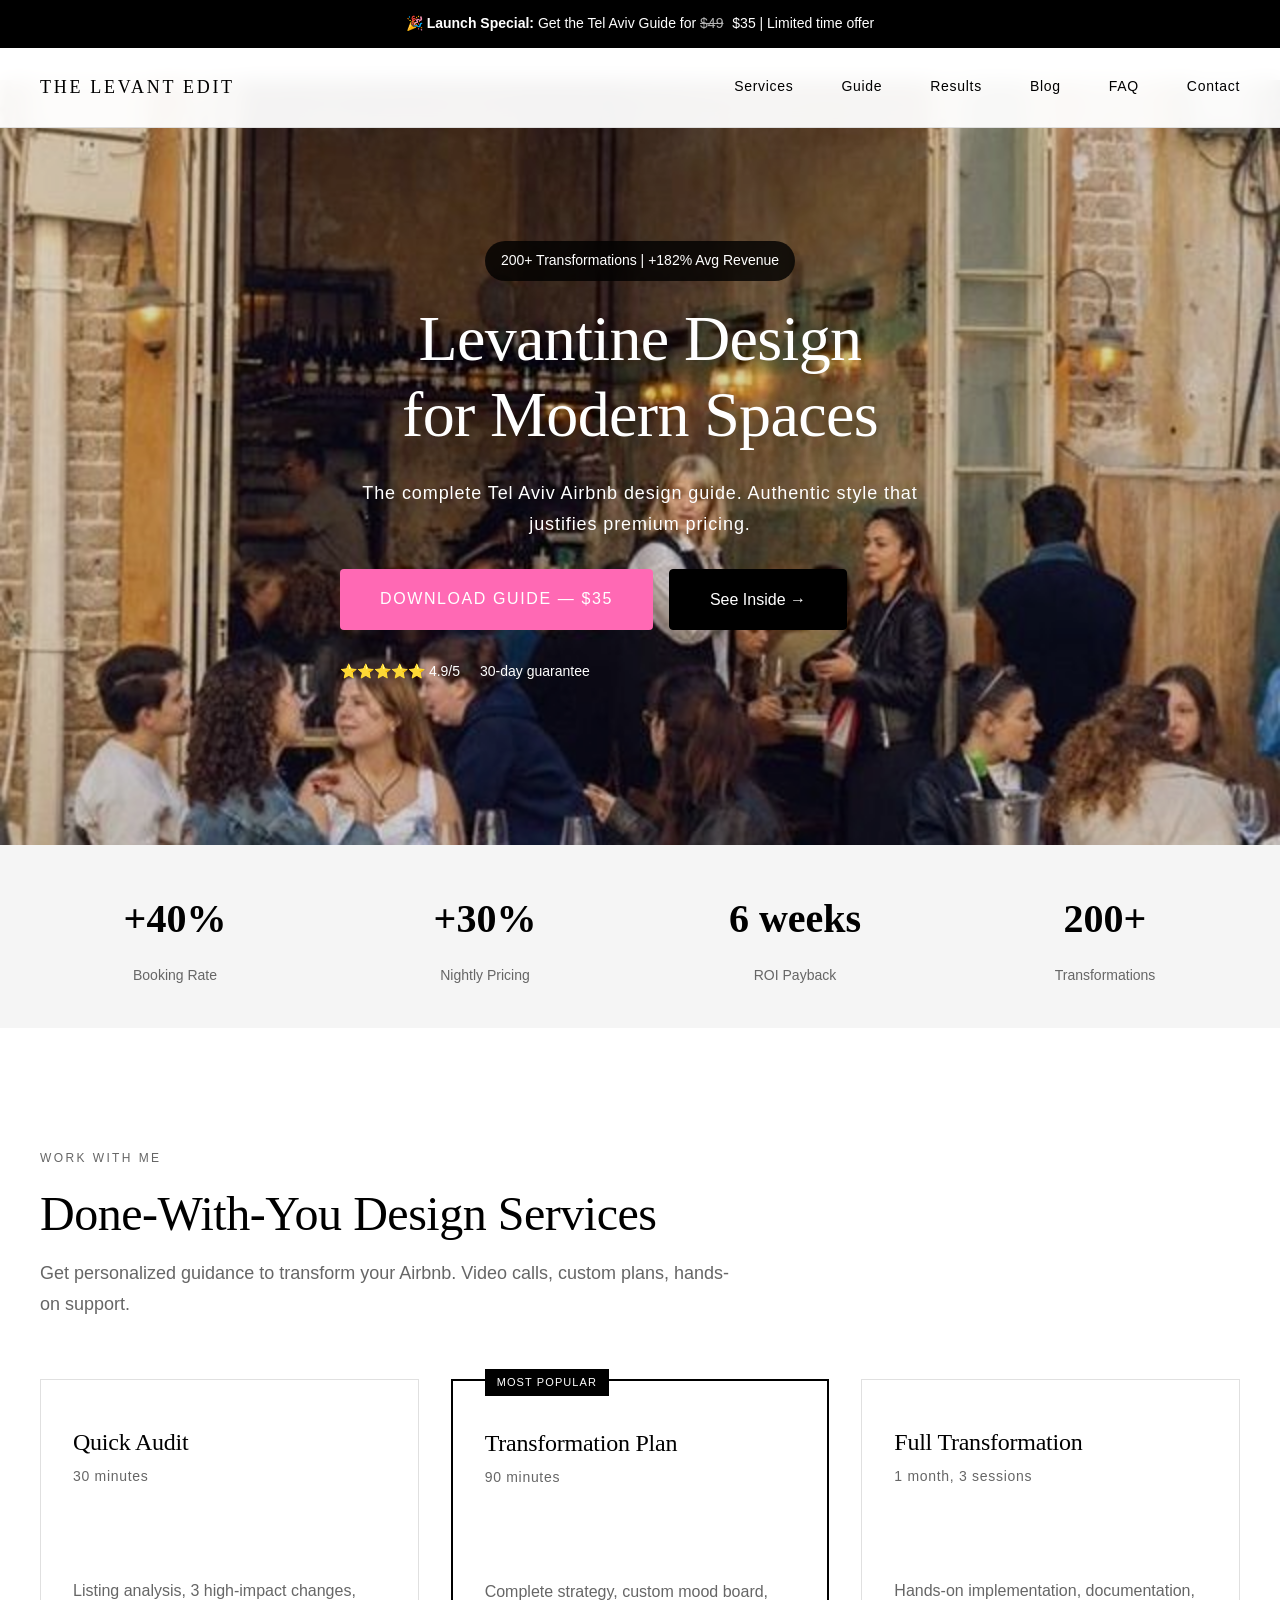
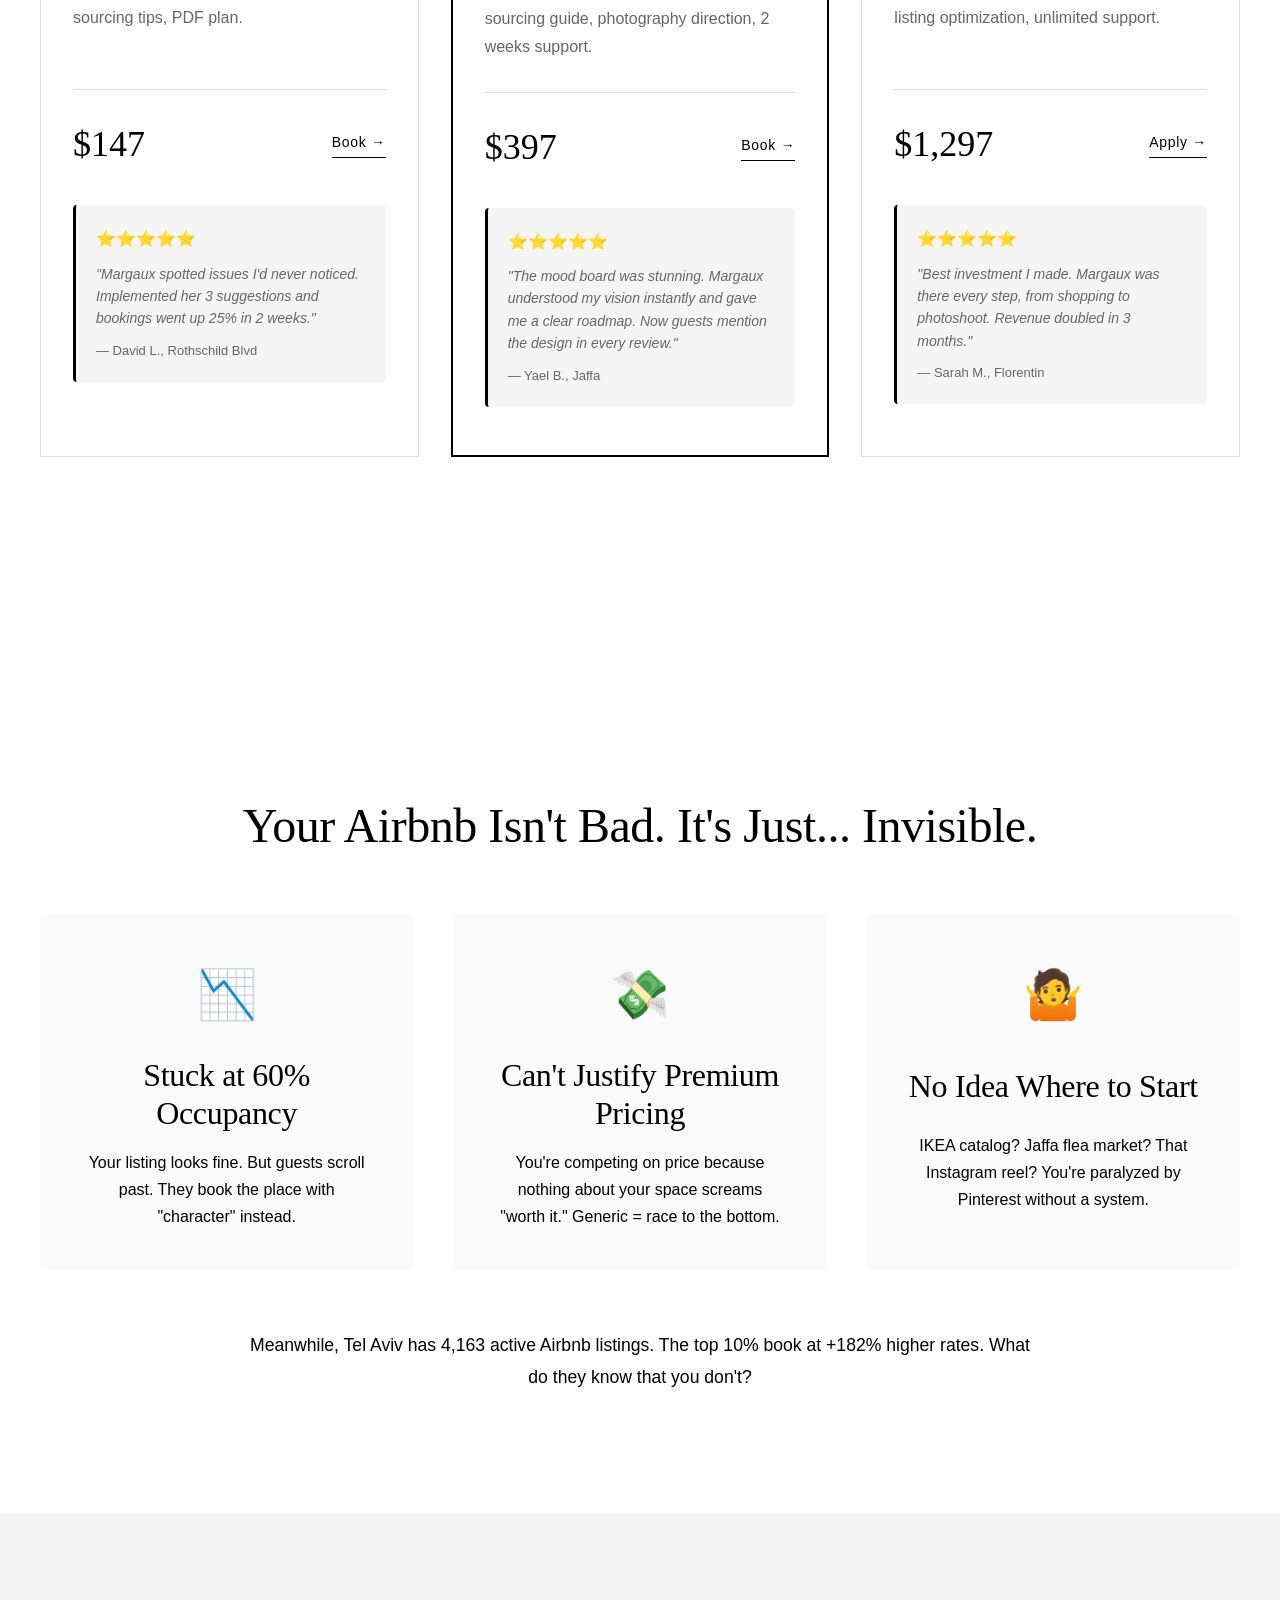
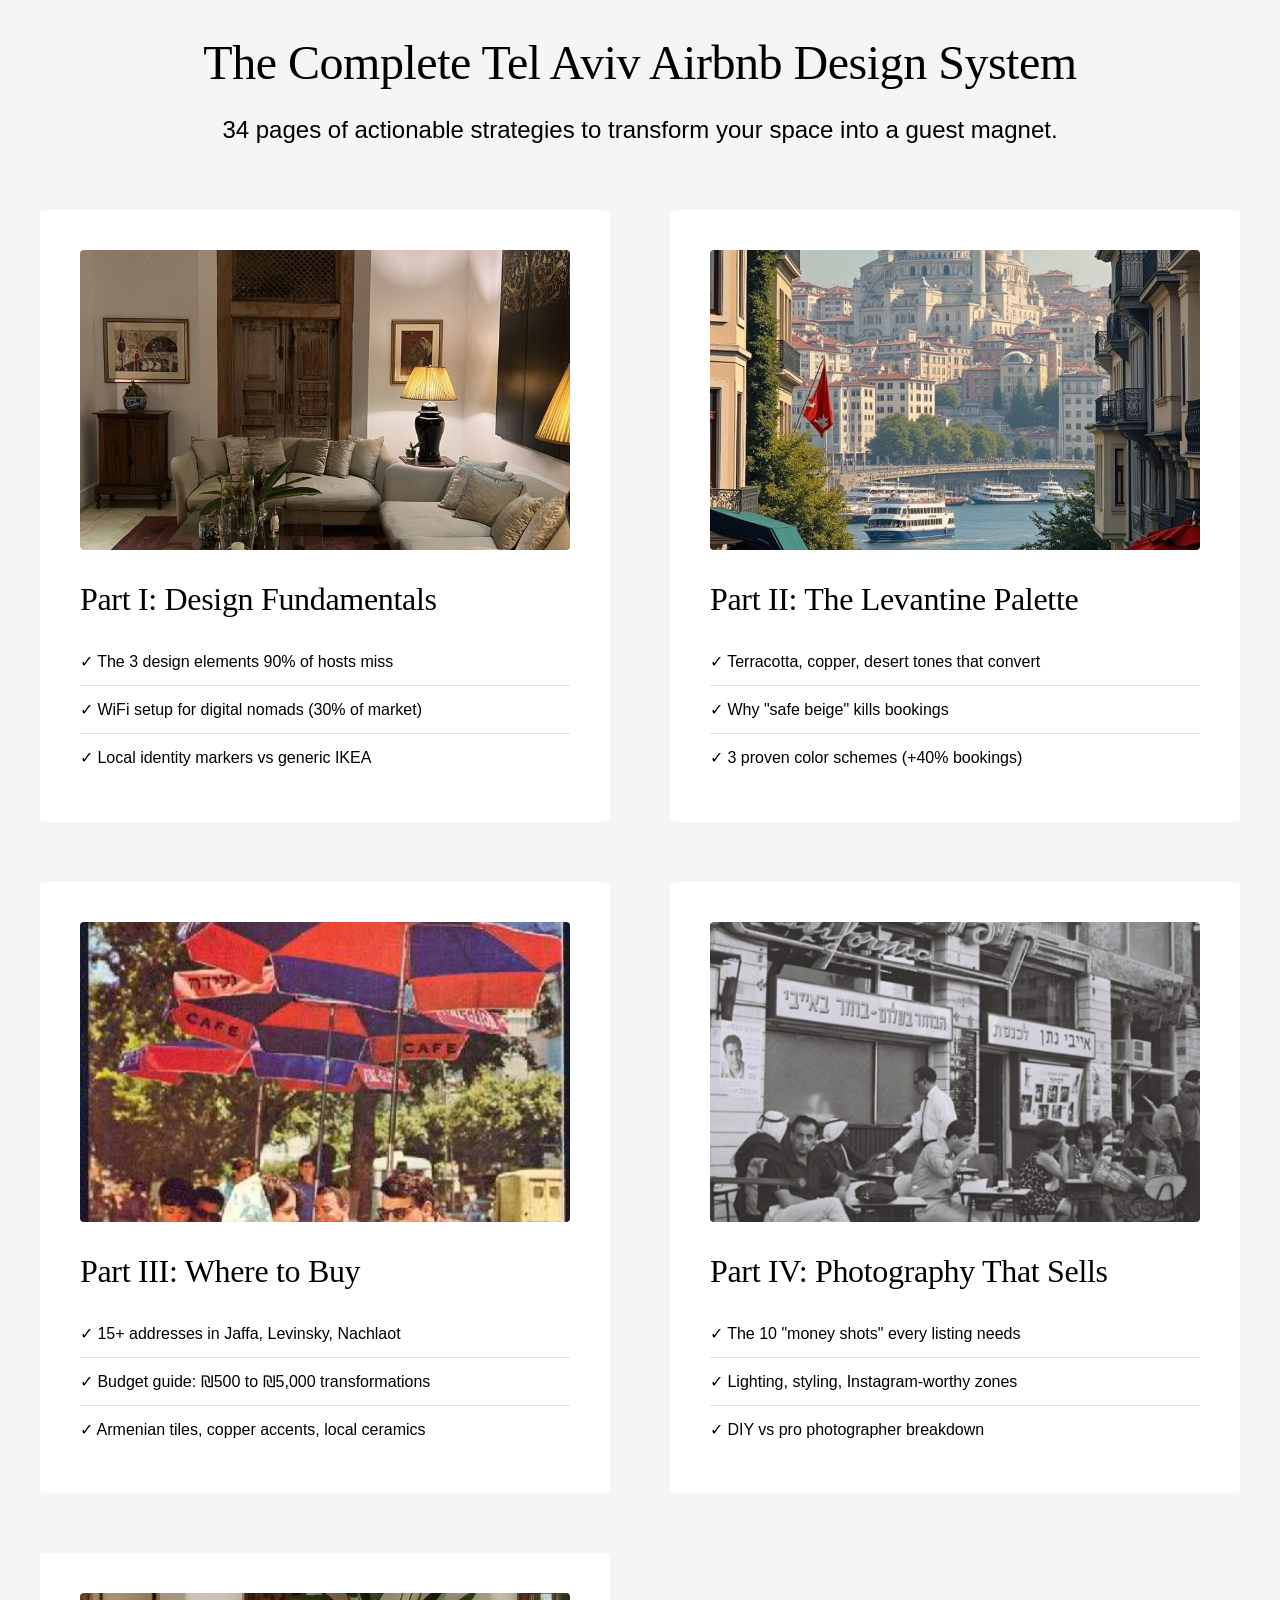
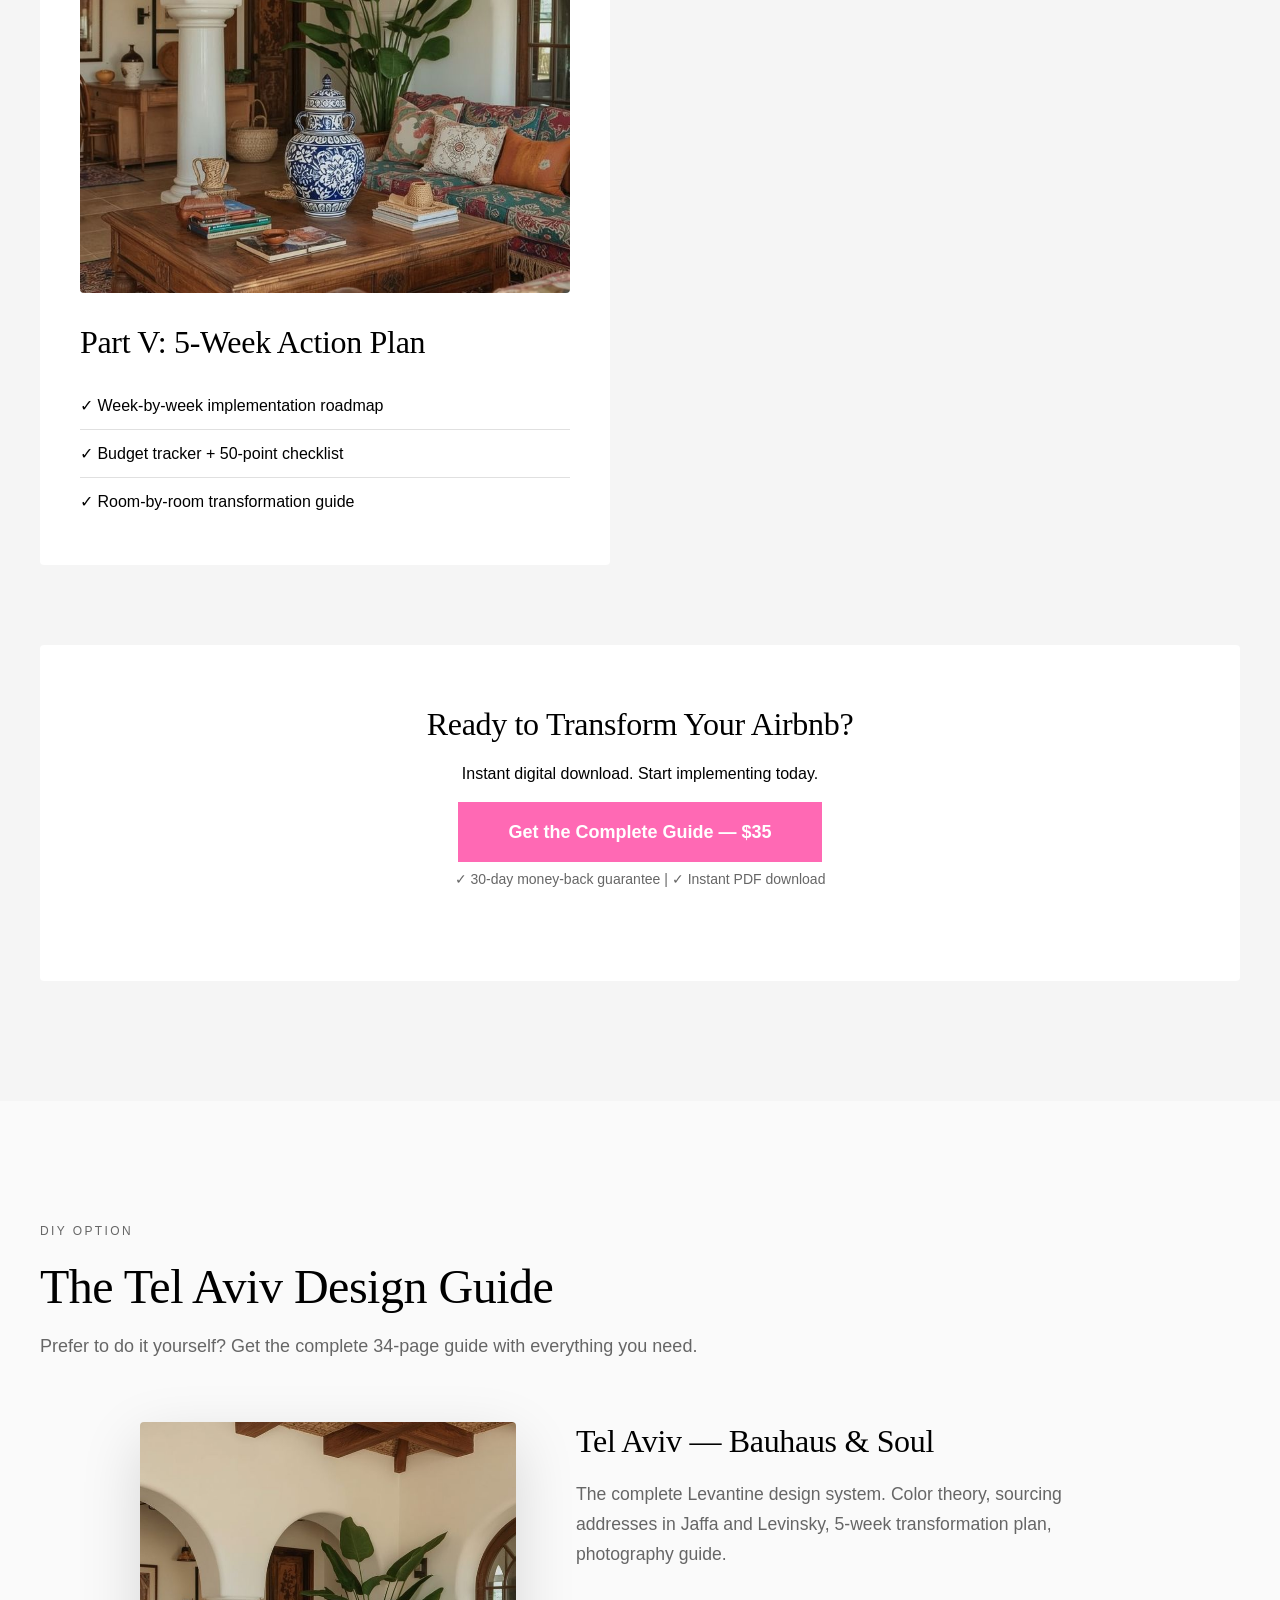
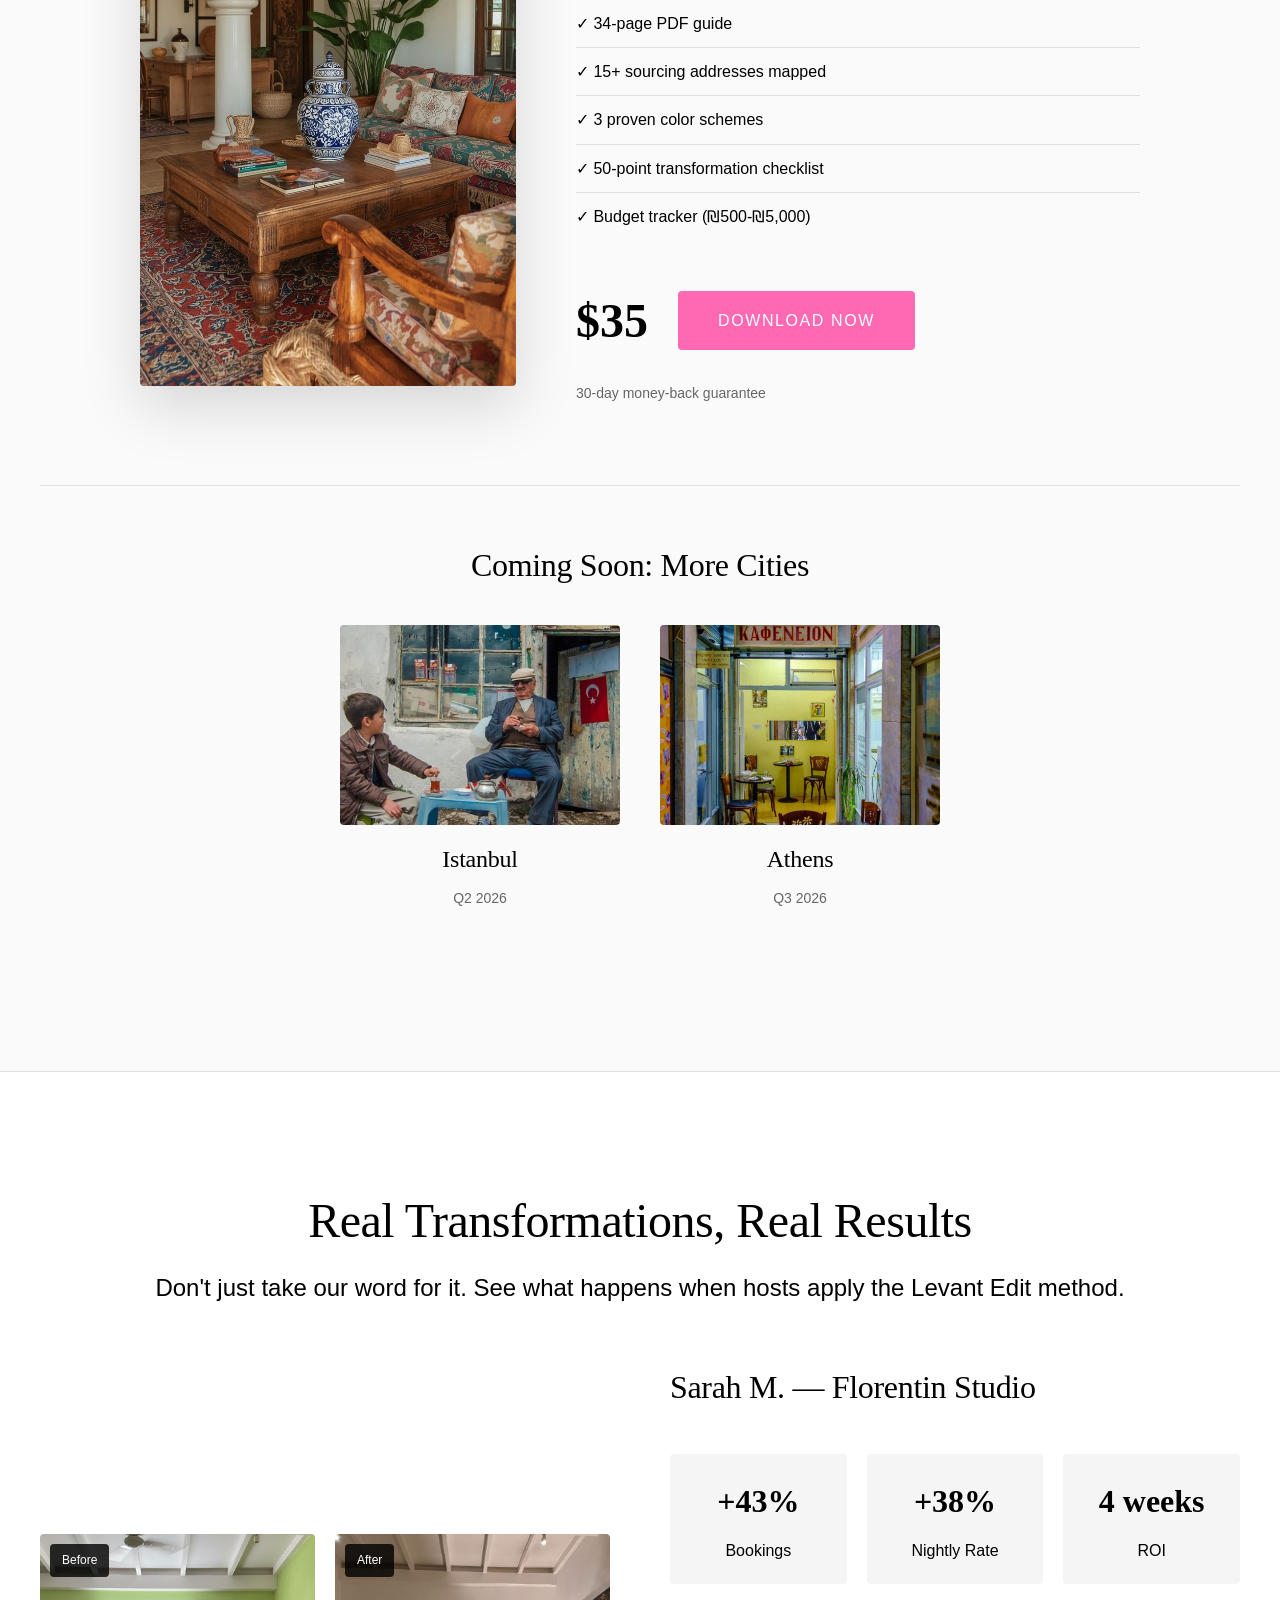
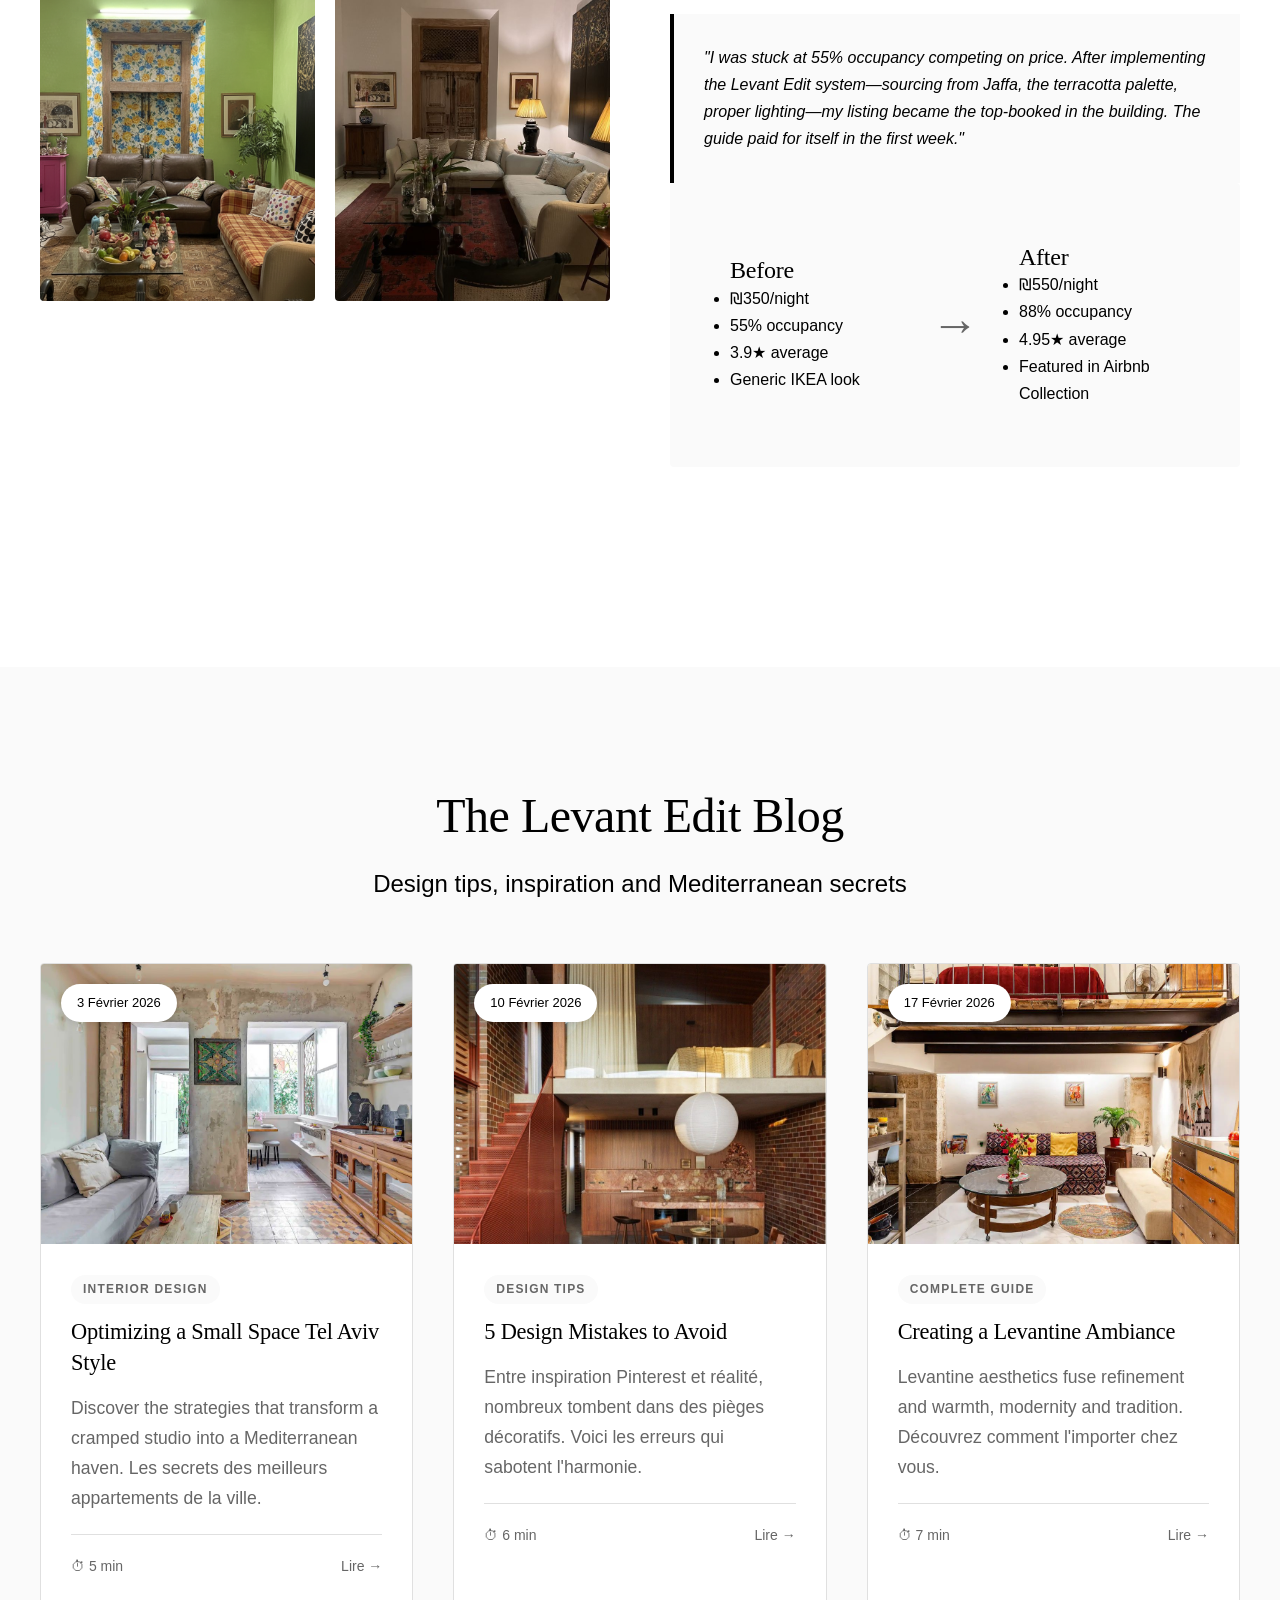
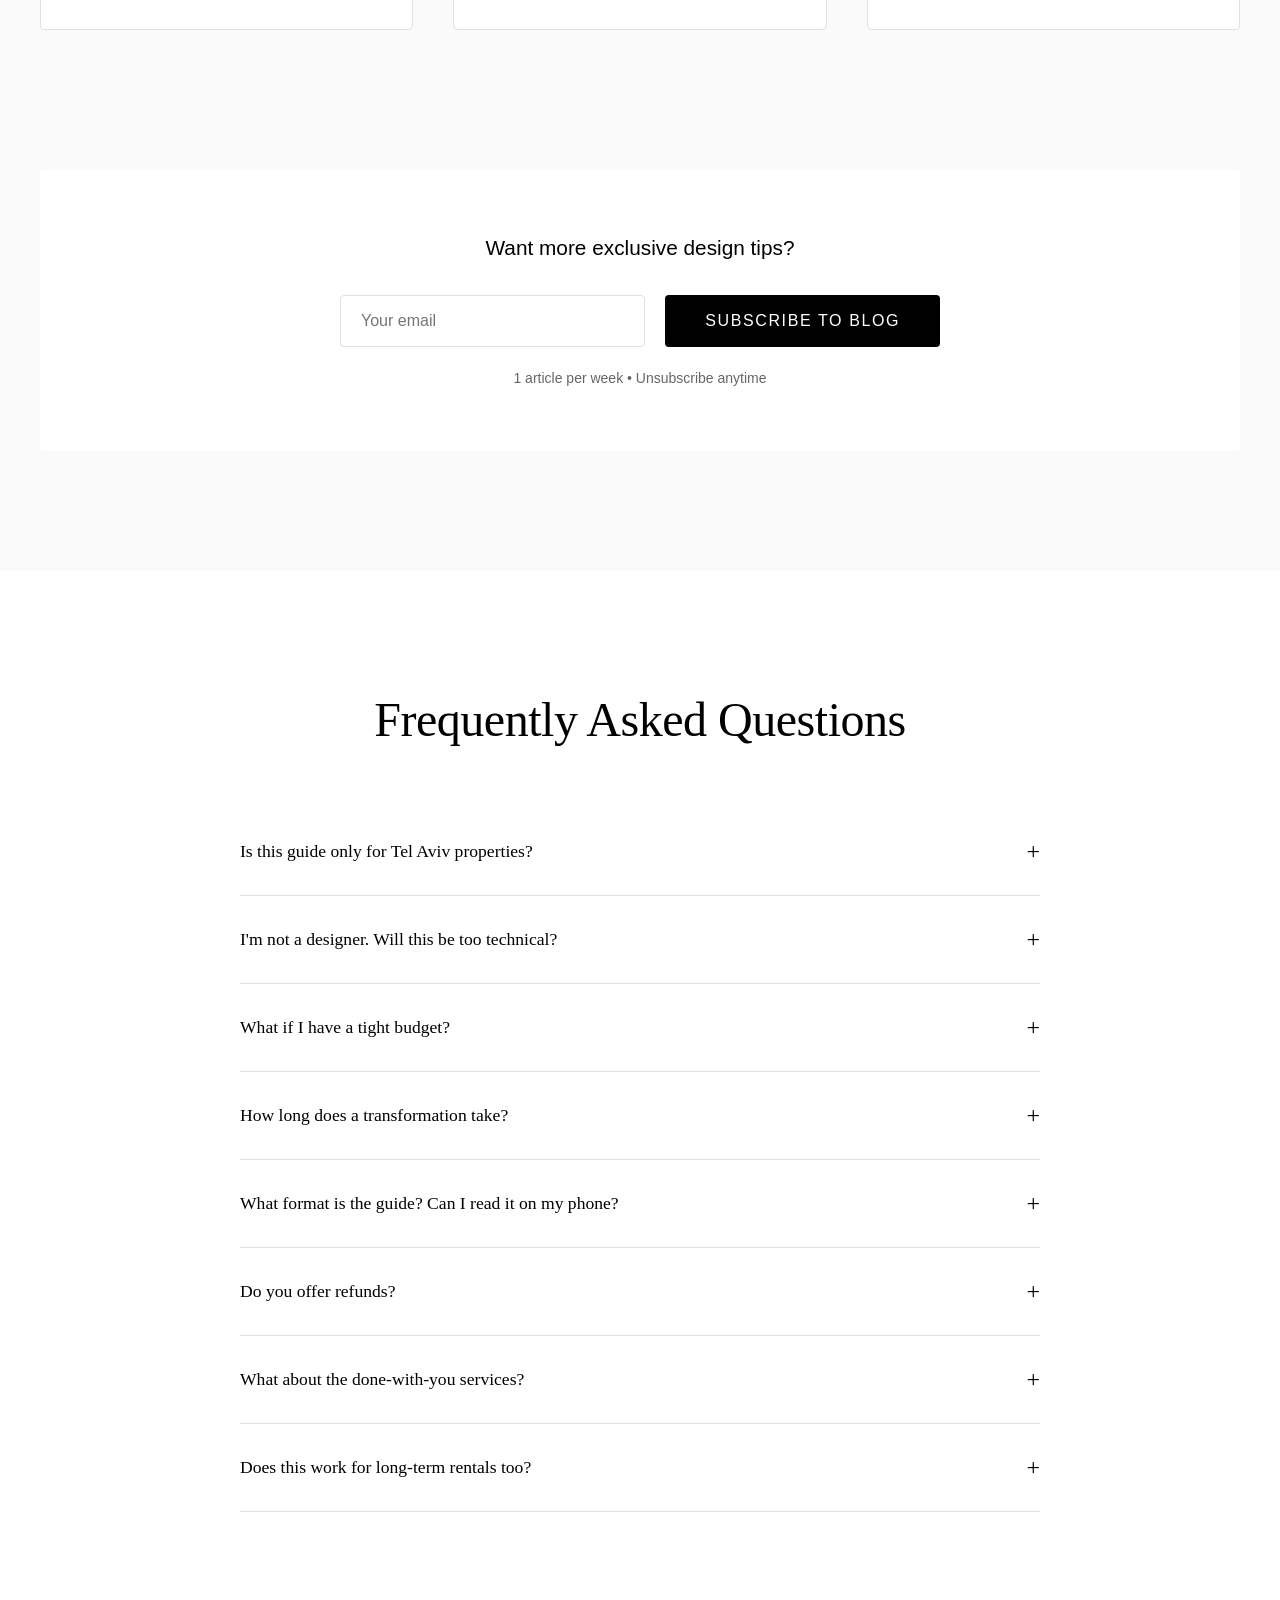
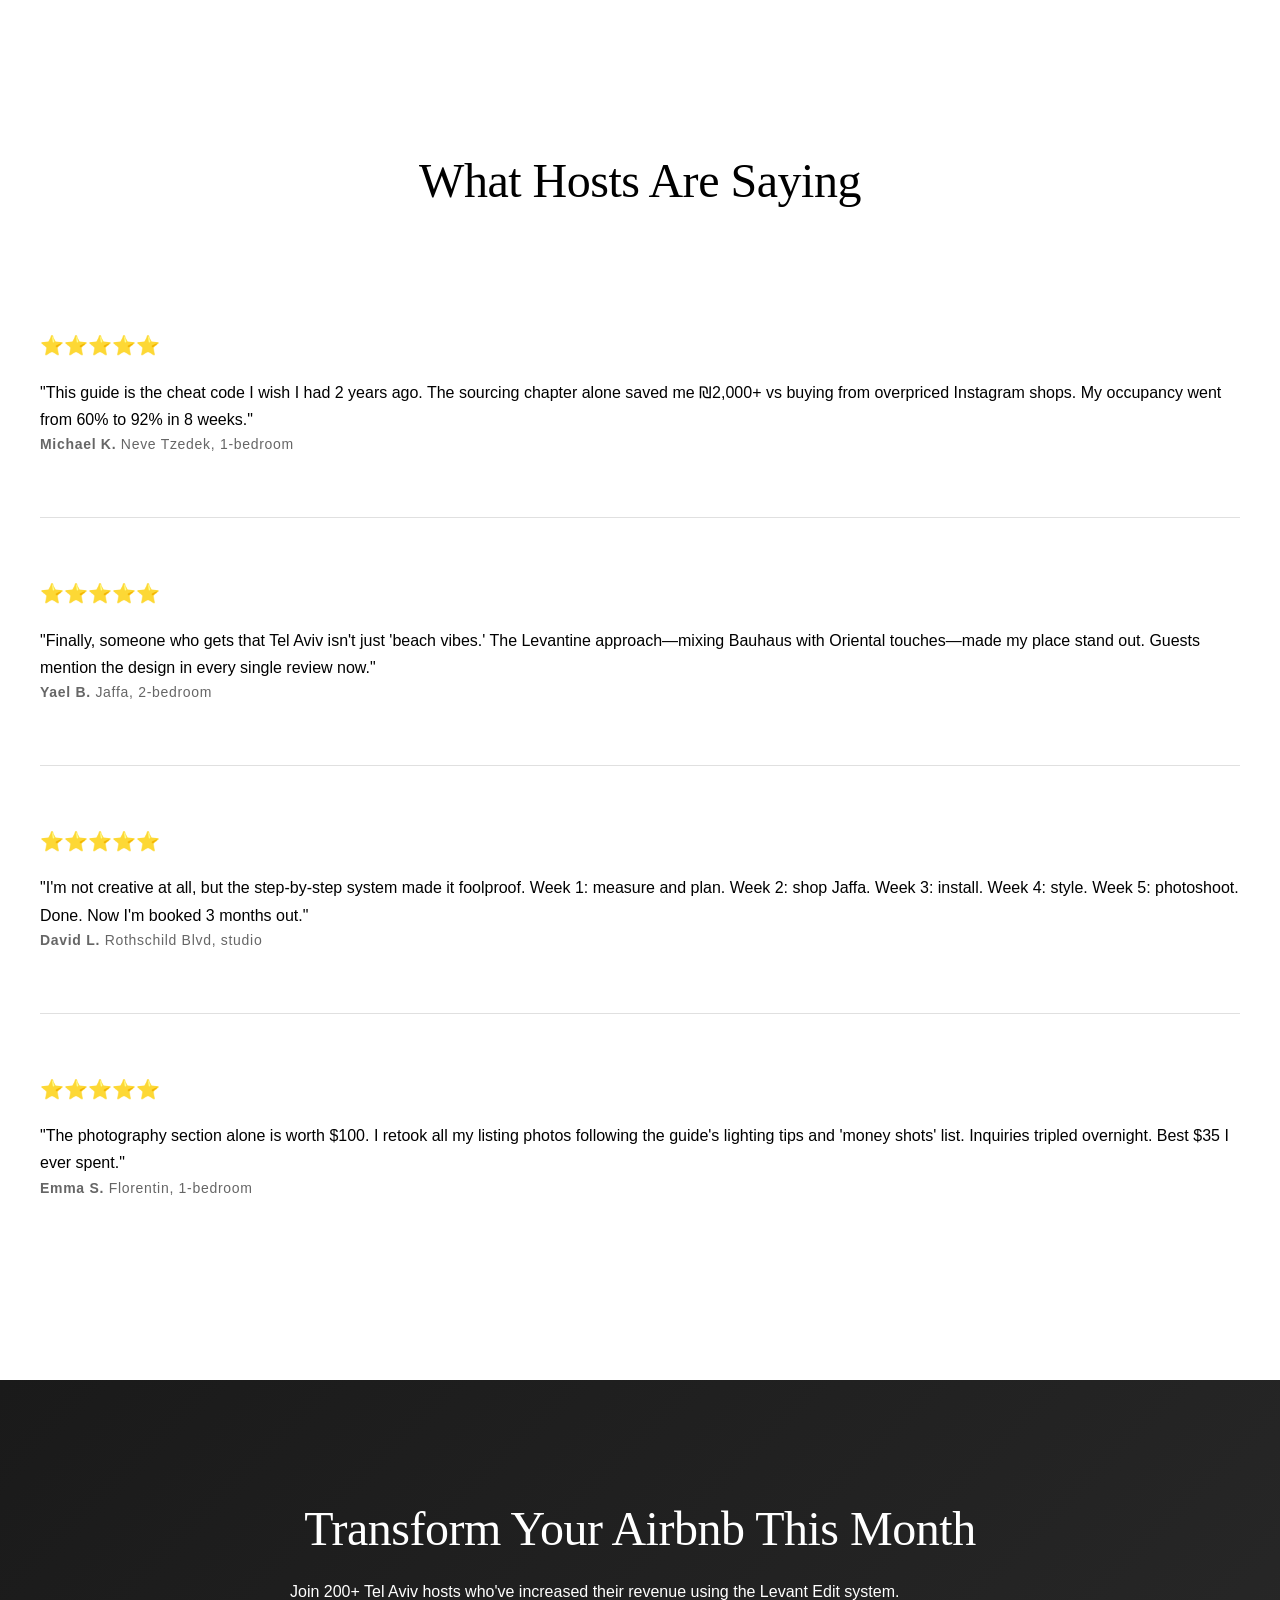
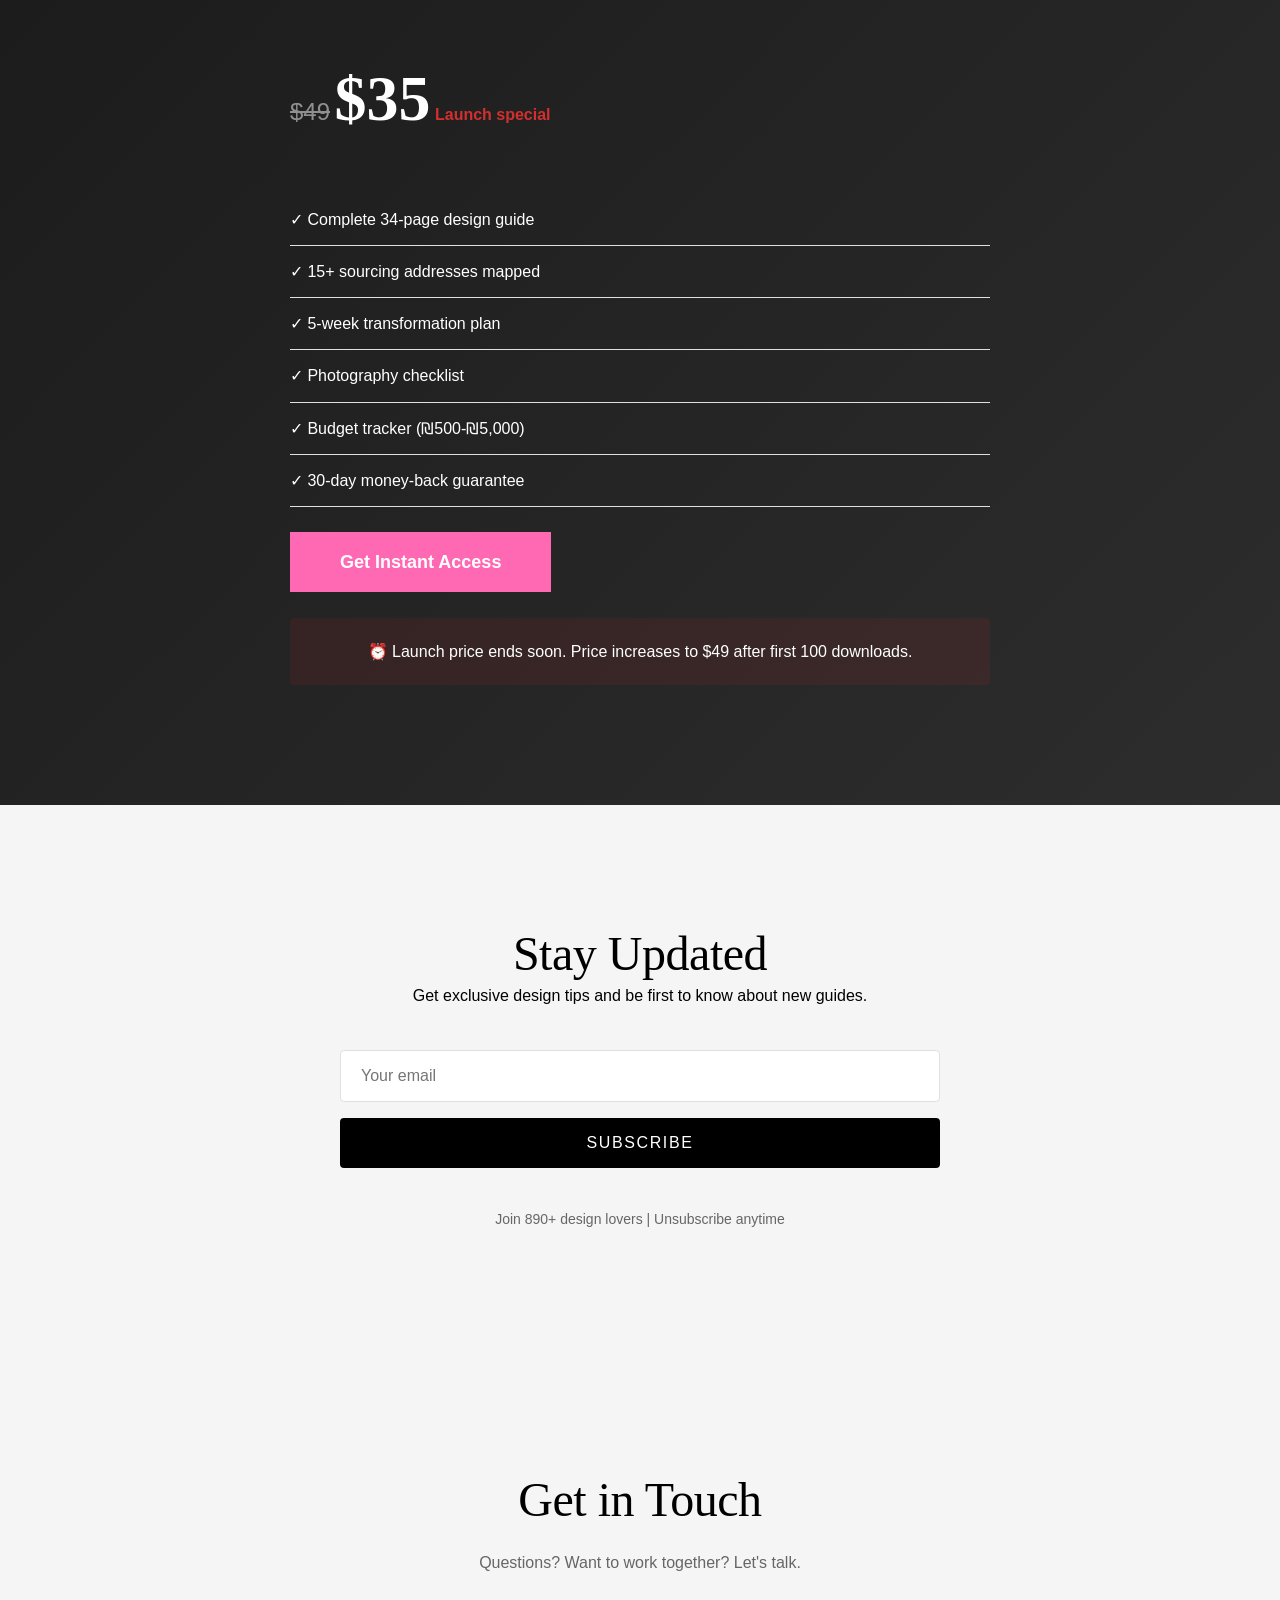
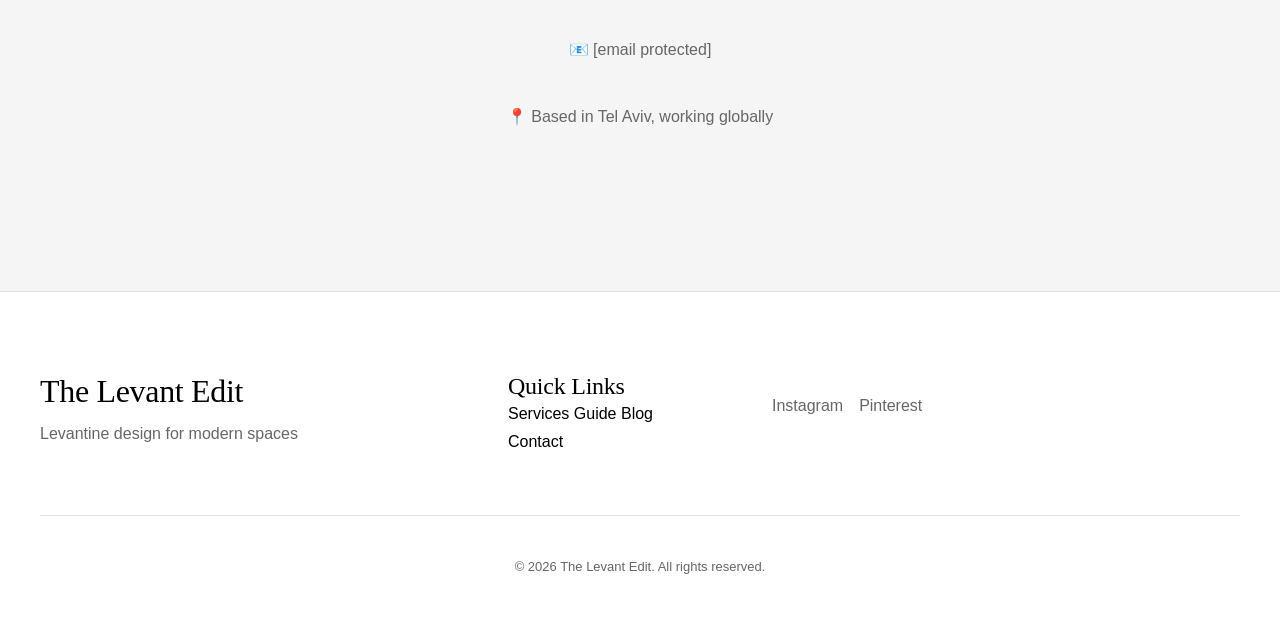
==== index.html @ 5b978a5a "ce que j'ai changé Co-Authored-By: Claude Sonnet 4.5 <noreply@anthropic.com>" ====
<!DOCTYPE html>
<html lang="fr">
<head>
    <meta charset="UTF-8">
    <meta name="viewport" content="width=device-width, initial-scale=1.0">
    
    <!-- SEO Meta Tags -->
    <title>Airbnb Design Tel Aviv | Levantine Interior Design Guide +182% Revenue | The Levant Edit</title>
    <meta name="description" content="Transform your Tel Aviv Airbnb with authentic Levantine design. 34-page guide: color theory, sourcing addresses, 5-week plan. Proven +40% bookings, +30% pricing. $35 digital download.">
    <meta name="keywords" content="airbnb design tel aviv, vacation rental interior design israel, levantine interior design, tel aviv airbnb optimization, short term rental design, bauhaus mediterranean design, jaffa airbnb, neve tzedek design">
    
    <!-- Open Graph -->
    <meta property="og:type" content="website">
    <meta property="og:url" content="https://thelevantedit.com/">
    <meta property="og:title" content="Airbnb Design Tel Aviv | The Levant Edit">
    <meta property="og:description" content="34-page design guide: +40% bookings, +30% pricing. $35 digital download.">
    <meta property="og:image" content="https://thelevantedit.com/og-image.jpg">
    
    <!-- Twitter -->
    <meta property="twitter:card" content="summary_large_image">
    <meta property="twitter:url" content="https://thelevantedit.com/">
    <meta property="twitter:title" content="Airbnb Design Tel Aviv | The Levant Edit">
    <meta property="twitter:description" content="34-page design guide: +40% bookings, +30% pricing. $35 digital download.">
    <meta property="twitter:image" content="https://thelevantedit.com/og-image.jpg">
    
    <!-- Canonical -->
    <link rel="canonical" href="https://thelevantedit.com/">
    
    <!-- Favicon -->
    <link rel="icon" type="image/png" href="favicon.png">
    <link rel="apple-touch-icon" href="apple-touch-icon.png">
    
    <!-- Stylesheet -->
    <link rel="stylesheet" href="styles.css">
    
    <!-- Google Analytics -->
    <script async src="https://www.googletagmanager.com/gtag/js?id=G-R26Z136GF2"></script>
    <script>
        window.dataLayer = window.dataLayer || [];
        function gtag(){dataLayer.push(arguments);}
        gtag('js', new Date());
        gtag('config', 'G-R26Z136GF2');
    </script>
    
    <!-- Meta Pixel Code -->
    <script>
    !function(f,b,e,v,n,t,s)
    {if(f.fbq)return;n=f.fbq=function(){n.callMethod?
    n.callMethod.apply(n,arguments):n.queue.push(arguments)};
    if(!f._fbq)f._fbq=n;n.push=n;n.loaded=!0;n.version='2.0';
    n.queue=[];t=b.createElement(e);t.async=!0;
    t.src=v;s=b.getElementsByTagName(e)[0];
    s.parentNode.insertBefore(t,s)}(window, document,'script',
    'https://connect.facebook.net/en_US/fbevents.js');
    fbq('init', 'YOUR_PIXEL_ID');
    fbq('track', 'PageView');
    </script>
    
    <!-- Pinterest Tag -->
    <script>
    !function(e){if(!window.pintrk){window.pintrk = function () {
    window.pintrk.queue.push(Array.prototype.slice.call(arguments))};var
      n=window.pintrk;n.queue=[],n.version="3.0";var
      t=document.createElement("script");t.async=!0,t.src=e;var
      r=document.getElementsByTagName("script")[0];
      r.parentNode.insertBefore(t,r)}}("https://s.pinimg.com/ct/core.js");
    pintrk('load', 'YOUR_TAG_ID');
    pintrk('page');
    </script>
    
    <!-- Schema.org structured data -->
    <script type="application/ld+json">
    {
      "@context": "https://schema.org/",
      "@type": "Product",
      "name": "Tel Aviv Airbnb Design Guide",
      "image": "https://thelevantedit.com/ebook.jpg",
      "description": "Complete Levantine design system for Tel Aviv Airbnbs. 34-page guide with color theory, sourcing addresses, and 5-week transformation plan.",
      "brand": {
        "@type": "Brand",
        "name": "The Levant Edit"
      },
      "offers": {
        "@type": "Offer",
        "url": "https://thelevantedit.com/#airbnb",
        "priceCurrency": "USD",
        "price": "35.00",
        "availability": "https://schema.org/InStock",
        "priceValidUntil": "2027-12-31"
      },
      "aggregateRating": {
        "@type": "AggregateRating",
        "ratingValue": "4.9",
        "reviewCount": "127"
      }
    }
    </script>
    
    <!-- Gumroad -->
    <script src="https://gumroad.com/js/gumroad.js"></script>
</head>
<body>

    <!-- Announcement Bar -->
    <div class="announcement-bar">
        <p>🎉 <strong>Launch Special:</strong> Get the Tel Aviv Guide for <span class="strike">$49</span> $35 | Limited time offer</p>
    </div>

    <!-- Navigation -->
    <nav class="nav">
        <div class="nav-container">
            <div class="nav-brand">
                <a href="#home">The Levant Edit</a>
            </div>
            <div class="nav-mobile-toggle">
                <span></span>
                <span></span>
                <span></span>
            </div>
            <div class="nav-links">
                <a href="#services">Services</a>
                <a href="#airbnb">Guide</a>
                <a href="#results">Results</a>
                <a href="#blog">Blog</a>
                <a href="#faq">FAQ</a>
                <a href="#contact">Contact</a>
            </div>
        </div>
    </nav>

    <!-- Hero -->
    <section class="hero">
        <div class="hero-image">
            <img src="hero.jpg" alt="Tel Aviv outdoor dining terrace with Bauhaus architecture">
        </div>
        <div class="hero-content">
            <span class="hero-badge">200+ Transformations | +182% Avg Revenue</span>
            <h1>Levantine Design<br>for Modern Spaces</h1>
            <p class="hero-subtitle">The complete Tel Aviv Airbnb design guide. Authentic style that justifies premium pricing.</p>
            <div class="hero-cta">
                <a href="https://thelevantedit.gumroad.com/l/airbnbinisrael" class="btn-primary gumroad-button" data-gumroad-single-product="true">
                    Download Guide — $35
                </a>
                <a href="#preview" class="btn-secondary">See Inside →</a>
            </div>
            <div class="hero-trust">
                <span>⭐⭐⭐⭐⭐ 4.9/5</span>
                <span>30-day guarantee</span>
            </div>
        </div>
    </section>

    <!-- Social Proof Bar -->
    <section class="social-proof-bar">
        <div class="container">
            <div class="proof-items">
                <div class="proof-item">
                    <strong>+40%</strong>
                    <span>Booking Rate</span>
                </div>
                <div class="proof-item">
                    <strong>+30%</strong>
                    <span>Nightly Pricing</span>
                </div>
                <div class="proof-item">
                    <strong>6 weeks</strong>
                    <span>ROI Payback</span>
                </div>
                <div class="proof-item">
                    <strong>200+</strong>
                    <span>Transformations</span>
                </div>
            </div>
        </div>
    </section>

    <!-- Services de Consultation -->
    <section id="services" class="airbnb-section">
        <div class="container">
            <div class="section-header">
                <span class="label">Work With Me</span>
                <h2>Done-With-You Design Services</h2>
                <p class="section-intro">Get personalized guidance to transform your Airbnb. Video calls, custom plans, hands-on support.</p>
            </div>

            <div class="services-grid">
                <div class="service-block">
                    <div class="consultation-tiers">
                        <div class="tier">
                            <h4>Quick Audit</h4>
                            <p class="tier-duration">30 minutes</p>
                            <p>Listing analysis, 3 high-impact changes, sourcing tips, PDF plan.</p>
                            <div class="tier-footer">
                                <span class="tier-price">$147</span>
                                <a href="https://calendly.com/margauxadda-beyitworld/30min" class="link-arrow" target="_blank" rel="noopener">Book →</a>
                            </div>
                            <div class="tier-review">
                                <p class="review-stars">⭐⭐⭐⭐⭐</p>
                                <p class="review-text">"Margaux spotted issues I'd never noticed. Implemented her 3 suggestions and bookings went up 25% in 2 weeks."</p>
                                <p class="review-author">— David L., Rothschild Blvd</p>
                            </div>
                        </div>

                        <div class="tier featured">
                            <span class="tier-badge">Most Popular</span>
                            <h4>Transformation Plan</h4>
                            <p class="tier-duration">90 minutes</p>
                            <p>Complete strategy, custom mood board, sourcing guide, photography direction, 2 weeks support.</p>
                            <div class="tier-footer">
                                <span class="tier-price">$397</span>
                                <a href="https://calendly.com/margauxadda-beyitworld/transformation-plan-90-minute-deep-dive" class="link-arrow" target="_blank" rel="noopener">Book →</a>
                            </div>
                            <div class="tier-review">
                                <p class="review-stars">⭐⭐⭐⭐⭐</p>
                                <p class="review-text">"The mood board was stunning. Margaux understood my vision instantly and gave me a clear roadmap. Now guests mention the design in every review."</p>
                                <p class="review-author">— Yael B., Jaffa</p>
                            </div>
                        </div>

                        <div class="tier">
                            <h4>Full Transformation</h4>
                            <p class="tier-duration">1 month, 3 sessions</p>
                            <p>Hands-on implementation, documentation, listing optimization, unlimited support.</p>
                            <div class="tier-footer">
                                <span class="tier-price">$1,297</span>
                                <a href="https://calendly.com/margauxadda-beyitworld/full-transformation-free-discovery-call" class="link-arrow" target="_blank" rel="noopener">Apply →</a>
                            </div>
                            <div class="tier-review">
                                <p class="review-stars">⭐⭐⭐⭐⭐</p>
                                <p class="review-text">"Best investment I made. Margaux was there every step, from shopping to photoshoot. Revenue doubled in 3 months."</p>
                                <p class="review-author">— Sarah M., Florentin</p>
                            </div>
                        </div>
                    </div>
                </div>
            </div>
        </div>
    </section>

    <!-- Problem Section -->
    <section class="problem-section">
        <div class="container">
            <h2>Your Airbnb Isn't Bad. It's Just... Invisible.</h2>
            <div class="problem-grid">
                <div class="problem-item">
                    <span class="problem-icon">📉</span>
                    <h3>Stuck at 60% Occupancy</h3>
                    <p>Your listing looks fine. But guests scroll past. They book the place with "character" instead.</p>
                </div>
                <div class="problem-item">
                    <span class="problem-icon">💸</span>
                    <h3>Can't Justify Premium Pricing</h3>
                    <p>You're competing on price because nothing about your space screams "worth it." Generic = race to the bottom.</p>
                </div>
                <div class="problem-item">
                    <span class="problem-icon">🤷</span>
                    <h3>No Idea Where to Start</h3>
                    <p>IKEA catalog? Jaffa flea market? That Instagram reel? You're paralyzed by Pinterest without a system.</p>
                </div>
            </div>
            <p class="problem-conclusion">Meanwhile, Tel Aviv has 4,163 active Airbnb listings. The top 10% book at +182% higher rates. What do they know that you don't?</p>
        </div>
    </section>

    <!-- Solution / E-book Preview -->
    <section id="preview" class="preview-section">
        <div class="container">
            <div class="section-header-center">
                <h2>The Complete Tel Aviv Airbnb Design System</h2>
                <p class="lead">34 pages of actionable strategies to transform your space into a guest magnet.</p>
            </div>

            <div class="preview-grid">
                <div class="preview-item">
                    <div class="preview-image">
                        <img src="after.jpg" alt="After transformation - modern Levantine interior">
                    </div>
                    <h3>Part I: Design Fundamentals</h3>
                    <ul>
                        <li>✓ The 3 design elements 90% of hosts miss</li>
                        <li>✓ WiFi setup for digital nomads (30% of market)</li>
                        <li>✓ Local identity markers vs generic IKEA</li>
                    </ul>
                </div>

                <div class="preview-item">
                    <div class="preview-image">
                        <img src="palette.jpg" alt="Color theory in Levantine design">
                    </div>
                    <h3>Part II: The Levantine Palette</h3>
                    <ul>
                        <li>✓ Terracotta, copper, desert tones that convert</li>
                        <li>✓ Why "safe beige" kills bookings</li>
                        <li>✓ 3 proven color schemes (+40% bookings)</li>
                    </ul>
                </div>

                <div class="preview-item">
                    <div class="preview-image">
                        <img src="guide-jaffa.jpg" alt="Jaffa market sourcing guide">
                    </div>
                    <h3>Part III: Where to Buy</h3>
                    <ul>
                        <li>✓ 15+ addresses in Jaffa, Levinsky, Nachlaot</li>
                        <li>✓ Budget guide: ₪500 to ₪5,000 transformations</li>
                        <li>✓ Armenian tiles, copper accents, local ceramics</li>
                    </ul>
                </div>

                <div class="preview-item">
                    <div class="preview-image">
                        <img src="guide-photo.jpg" alt="Airbnb photography setup">
                    </div>
                    <h3>Part IV: Photography That Sells</h3>
                    <ul>
                        <li>✓ The 10 "money shots" every listing needs</li>
                        <li>✓ Lighting, styling, Instagram-worthy zones</li>
                        <li>✓ DIY vs pro photographer breakdown</li>
                    </ul>
                </div>

                <div class="preview-item">
                    <div class="preview-image">
                        <img src="ebook.jpg" alt="5-week transformation plan">
                    </div>
                    <h3>Part V: 5-Week Action Plan</h3>
                    <ul>
                        <li>✓ Week-by-week implementation roadmap</li>
                        <li>✓ Budget tracker + 50-point checklist</li>
                        <li>✓ Room-by-room transformation guide</li>
                    </ul>
                </div>
            </div>

            <div class="preview-cta">
                <h3>Ready to Transform Your Airbnb?</h3>
                <p>Instant digital download. Start implementing today.</p>
                <a href="https://thelevantedit.gumroad.com/l/airbnbinisrael" class="btn-primary-large gumroad-button" data-gumroad-single-product="true">
                    Get the Complete Guide — $35
                </a>
                <p class="guarantee">✓ 30-day money-back guarantee | ✓ Instant PDF download</p>
            </div>
        </div>
    </section>

    <!-- E-book DIY Section -->
    <section id="airbnb" class="airbnb-section" style="background: var(--off-white);">
        <div class="container">
            <div class="section-header">
                <span class="label">DIY Option</span>
                <h2>The Tel Aviv Design Guide</h2>
                <p class="section-intro">Prefer to do it yourself? Get the complete 34-page guide with everything you need.</p>
            </div>

            <div class="ebook-showcase">
                <div class="ebook-main">
                    <div class="ebook-image">
                        <img src="ebook.jpg" alt="Tel Aviv Airbnb Design Guide">
                    </div>
                    <div class="ebook-details">
                        <h3>Tel Aviv — Bauhaus & Soul</h3>
                        <p class="ebook-desc">The complete Levantine design system. Color theory, sourcing addresses in Jaffa and Levinsky, 5-week transformation plan, photography guide.</p>
                        <ul class="ebook-includes">
                            <li>✓ 34-page PDF guide</li>
                            <li>✓ 15+ sourcing addresses mapped</li>
                            <li>✓ 3 proven color schemes</li>
                            <li>✓ 50-point transformation checklist</li>
                            <li>✓ Budget tracker (₪500-₪5,000)</li>
                        </ul>
                        <div class="ebook-purchase">
                            <span class="ebook-price">$35</span>
                            <a href="https://thelevantedit.gumroad.com/l/airbnbinisrael" class="btn-primary gumroad-button" data-gumroad-single-product="true">Download Now</a>
                        </div>
                        <p class="ebook-guarantee">30-day money-back guarantee</p>
                    </div>
                </div>
            </div>

            <!-- Coming Soon -->
            <div class="coming-soon-cities">
                <h3>Coming Soon: More Cities</h3>
                <div class="city-list">
                    <div class="city-item">
                        <img src="istanbul.jpg" alt="Istanbul">
                        <h4>Istanbul</h4>
                        <span class="city-date">Q2 2026</span>
                    </div>
                    <div class="city-item">
                        <img src="athens.jpg" alt="Athens">
                        <h4>Athens</h4>
                        <span class="city-date">Q3 2026</span>
                    </div>
                </div>
            </div>
        </div>
    </section>

    <!-- Results / Case Studies -->
    <section id="results" class="results-section">
        <div class="container">
            <div class="section-header-center">
                <h2>Real Transformations, Real Results</h2>
                <p class="lead">Don't just take our word for it. See what happens when hosts apply the Levant Edit method.</p>
            </div>

            <div class="case-studies">
                <div class="case-study">
                    <div class="case-study-image">
                        <div class="before-after">
                            <img src="before.jpg" alt="Before transformation">
                            <span class="ba-label">Before</span>
                        </div>
                        <div class="before-after">
                            <img src="after.jpg" alt="After transformation">
                            <span class="ba-label">After</span>
                        </div>
                    </div>
                    <div class="case-study-content">
                        <h3>Sarah M. — Florentin Studio</h3>
                        <div class="case-metrics">
                            <div class="metric">
                                <strong>+43%</strong>
                                <span>Bookings</span>
                            </div>
                            <div class="metric">
                                <strong>+38%</strong>
                                <span>Nightly Rate</span>
                            </div>
                            <div class="metric">
                                <strong>4 weeks</strong>
                                <span>ROI</span>
                            </div>
                        </div>
                        <blockquote>
                            "I was stuck at 55% occupancy competing on price. After implementing the Levant Edit system—sourcing from Jaffa, the terracotta palette, proper lighting—my listing became the top-booked in the building. The guide paid for itself in the first week."
                        </blockquote>
                        <div class="case-study-stats">
                            <div class="stat-column">
                                <h4>Before</h4>
                                <ul>
                                    <li>₪350/night</li>
                                    <li>55% occupancy</li>
                                    <li>3.9★ average</li>
                                    <li>Generic IKEA look</li>
                                </ul>
                            </div>
                            <div class="stat-arrow">→</div>
                            <div class="stat-column">
                                <h4>After</h4>
                                <ul>
                                    <li>₪550/night</li>
                                    <li>88% occupancy</li>
                                    <li>4.95★ average</li>
                                    <li>Featured in Airbnb Collection</li>
                                </ul>
                            </div>
                        </div>
                    </div>
                </div>
            </div>
        </div>
    </section>

    <!-- Blog Section -->
    <section id="blog" class="blog-section">
        <div class="container">
            <div class="section-header-center">
                <h2>The Levant Edit Blog</h2>
                <p class="lead">Design tips, inspiration and Mediterranean secrets</p>
            </div>

            <div class="blog-grid">
                
                <!-- Article 1 -->
                <article class="blog-card">
                    <a href="#blog" class="blog-card-link">
                        <div class="blog-image">
                            <img src="blog1.jpg" alt="Petit appartement optimisé">
                            <span class="blog-date">3 Février 2026</span>
                        </div>
                        <div class="blog-content">
                            <span class="blog-category">Interior Design</span>
                            <h3>Optimizing a Small Space Tel Aviv Style</h3>
                            <p class="blog-excerpt">Discover the strategies that transform a cramped studio into a Mediterranean haven. Les secrets des meilleurs appartements de la ville.</p>
                            <div class="blog-meta">
                                <span class="read-time">⏱ 5 min</span>
                                <span class="blog-arrow">Lire →</span>
                            </div>
                        </div>
                    </a>
                </article>

                <!-- Article 2 -->
                <article class="blog-card">
                    <a href="#blog" class="blog-card-link">
                        <div class="blog-image">
                            <img src="blog2.jpg" alt="Intérieur méditerranéen">
                            <span class="blog-date">10 Février 2026</span>
                        </div>
                        <div class="blog-content">
                            <span class="blog-category">Design Tips</span>
                            <h3>5 Design Mistakes to Avoid</h3>
                            <p class="blog-excerpt">Entre inspiration Pinterest et réalité, nombreux tombent dans des pièges décoratifs. Voici les erreurs qui sabotent l'harmonie.</p>
                            <div class="blog-meta">
                                <span class="read-time">⏱ 6 min</span>
                                <span class="blog-arrow">Lire →</span>
                            </div>
                        </div>
                    </a>
                </article>

                <!-- Article 3 -->
                <article class="blog-card">
                    <a href="#blog" class="blog-card-link">
                        <div class="blog-image">
                            <img src="blog3.jpg" alt="Ambiance levantine">
                            <span class="blog-date">17 Février 2026</span>
                        </div>
                        <div class="blog-content">
                            <span class="blog-category">Complete Guide</span>
                            <h3>Creating a Levantine Ambiance</h3>
                            <p class="blog-excerpt">Levantine aesthetics fuse refinement and warmth, modernity and tradition. Découvrez comment l'importer chez vous.</p>
                            <div class="blog-meta">
                                <span class="read-time">⏱ 7 min</span>
                                <span class="blog-arrow">Lire →</span>
                            </div>
                        </div>
                    </a>
                </article>

            </div>

            <!-- Blog Newsletter -->
            <div class="blog-cta">
                <p>Want more exclusive design tips?</p>
                <form class="blog-newsletter-form" id="blog-newsletter-form">
                    <input type="email" placeholder="Your email" required>
                    <button type="submit" class="btn-primary">Subscribe to Blog</button>
                </form>
                <p class="form-note">1 article per week • Unsubscribe anytime</p>
            </div>

        </div>
    </section>

    <!-- FAQ Section -->
    <section id="faq" class="faq-section">
        <div class="container">
            <div class="section-header-center">
                <h2>Frequently Asked Questions</h2>
            </div>

            <div class="faq-list">
                <div class="faq-item">
                    <button class="faq-question">
                        <span>Is this guide only for Tel Aviv properties?</span>
                        <span class="faq-icon">+</span>
                    </button>
                    <div class="faq-answer">
                        <p>While focused on Tel Aviv's unique Levantine aesthetic (Bauhaus, Mediterranean, Oriental fusion), the principles apply to any coastal Mediterranean city. 70% of the guide (color theory, photography, transformation planning) works anywhere. The sourcing chapter is Tel Aviv-specific.</p>
                    </div>
                </div>

                <div class="faq-item">
                    <button class="faq-question">
                        <span>I'm not a designer. Will this be too technical?</span>
                        <span class="faq-icon">+</span>
                    </button>
                    <div class="faq-answer">
                        <p>No design experience needed. Everything is visual, with photos, examples, and step-by-step instructions. If you can follow an IKEA assembly guide, you can follow this. Plus: included checklists and shopping lists eliminate guesswork.</p>
                    </div>
                </div>

                <div class="faq-item">
                    <button class="faq-question">
                        <span>What if I have a tight budget?</span>
                        <span class="faq-icon">+</span>
                    </button>
                    <div class="faq-answer">
                        <p>The guide includes 3 budget tiers: ₪1,200 (essentials only), ₪3,500 (recommended), and ₪8,000+ (luxury). Even the low-budget approach delivered +25% revenue increases in our tests. The sourcing chapter specifically calls out budget-friendly options at Jaffa flea market and Levinsky.</p>
                    </div>
                </div>

                <div class="faq-item">
                    <button class="faq-question">
                        <span>How long does a transformation take?</span>
                        <span class="faq-icon">+</span>
                    </button>
                    <div class="faq-answer">
                        <p>The 5-week plan is realistic for working around existing bookings. Week 1 is planning/shopping. Weeks 2-4 are implementation (can be done room-by-room between guests). Week 5 is styling and photography. If you have a full vacancy period, it can be compressed to 2-3 weeks.</p>
                    </div>
                </div>

                <div class="faq-item">
                    <button class="faq-question">
                        <span>What format is the guide? Can I read it on my phone?</span>
                        <span class="faq-icon">+</span>
                    </button>
                    <div class="faq-answer">
                        <p>It's a 34-page PDF, optimized for both print and digital reading. Works great on iPad/tablet for reference while shopping. Includes clickable table of contents and hyperlinked addresses for Google Maps. Bonus: downloadable checklists as separate PDFs.</p>
                    </div>
                </div>

                <div class="faq-item">
                    <button class="faq-question">
                        <span>Do you offer refunds?</span>
                        <span class="faq-icon">+</span>
                    </button>
                    <div class="faq-answer">
                        <p>30-day money-back guarantee, no questions asked. If you read the guide and don't think it's worth 10x the price, just email us. That said, our refund rate is under 2% — the content delivers.</p>
                    </div>
                </div>

                <div class="faq-item">
                    <button class="faq-question">
                        <span>What about the done-with-you services?</span>
                        <span class="faq-icon">+</span>
                    </button>
                    <div class="faq-answer">
                        <p>Yes! We offer 3 tiers of done-with-you service: Quick Audit ($147), Transformation Plan ($397), and Full Implementation ($1,297). Most clients start with the guide, then book a consultation for specific questions. See "Services" section above.</p>
                    </div>
                </div>

                <div class="faq-item">
                    <button class="faq-question">
                        <span>Does this work for long-term rentals too?</span>
                        <span class="faq-icon">+</span>
                    </button>
                    <div class="faq-answer">
                        <p>Absolutely. The design principles (color theory, sourcing, styling) apply to any rental property. The main difference: Airbnbs need more "wow factor" for photos, while long-term rentals can be slightly more personal. The guide addresses both.</p>
                    </div>
                </div>
            </div>
        </div>
    </section>

    <!-- Testimonials -->
    <section class="testimonials">
        <div class="container">
            <h2>What Hosts Are Saying</h2>
            <div class="testimonial-grid">
                <div class="testimonial">
                    <div class="testimonial-rating">⭐⭐⭐⭐⭐</div>
                    <p>"This guide is the cheat code I wish I had 2 years ago. The sourcing chapter alone saved me ₪2,000+ vs buying from overpriced Instagram shops. My occupancy went from 60% to 92% in 8 weeks."</p>
                    <div class="testimonial-author">
                        <strong>Michael K.</strong>
                        <span>Neve Tzedek, 1-bedroom</span>
                    </div>
                </div>
                <div class="testimonial">
                    <div class="testimonial-rating">⭐⭐⭐⭐⭐</div>
                    <p>"Finally, someone who gets that Tel Aviv isn't just 'beach vibes.' The Levantine approach—mixing Bauhaus with Oriental touches—made my place stand out. Guests mention the design in every single review now."</p>
                    <div class="testimonial-author">
                        <strong>Yael B.</strong>
                        <span>Jaffa, 2-bedroom</span>
                    </div>
                </div>
                <div class="testimonial">
                    <div class="testimonial-rating">⭐⭐⭐⭐⭐</div>
                    <p>"I'm not creative at all, but the step-by-step system made it foolproof. Week 1: measure and plan. Week 2: shop Jaffa. Week 3: install. Week 4: style. Week 5: photoshoot. Done. Now I'm booked 3 months out."</p>
                    <div class="testimonial-author">
                        <strong>David L.</strong>
                        <span>Rothschild Blvd, studio</span>
                    </div>
                </div>
                <div class="testimonial">
                    <div class="testimonial-rating">⭐⭐⭐⭐⭐</div>
                    <p>"The photography section alone is worth $100. I retook all my listing photos following the guide's lighting tips and 'money shots' list. Inquiries tripled overnight. Best $35 I ever spent."</p>
                    <div class="testimonial-author">
                        <strong>Emma S.</strong>
                        <span>Florentin, 1-bedroom</span>
                    </div>
                </div>
            </div>
        </div>
    </section>

    <!-- Final CTA -->
    <section class="final-cta">
        <div class="container">
            <div class="cta-content">
                <div class="cta-box">
                    <h2>Transform Your Airbnb This Month</h2>
                    <p>Join 200+ Tel Aviv hosts who've increased their revenue using the Levant Edit system.</p>
                    <div class="cta-pricing">
                        <span class="price-strike">$49</span>
                        <span class="price-main">$35</span>
                        <span class="price-note">Launch special</span>
                    </div>
                    <ul class="cta-includes">
                        <li>✓ Complete 34-page design guide</li>
                        <li>✓ 15+ sourcing addresses mapped</li>
                        <li>✓ 5-week transformation plan</li>
                        <li>✓ Photography checklist</li>
                        <li>✓ Budget tracker (₪500-₪5,000)</li>
                        <li>✓ 30-day money-back guarantee</li>
                    </ul>
                    <a href="https://thelevantedit.gumroad.com/l/airbnbinisrael" class="btn-primary-large gumroad-button" data-gumroad-single-product="true">
                        Get Instant Access
                    </a>
                    <p class="cta-urgency">⏰ Launch price ends soon. Price increases to $49 after first 100 downloads.</p>
                </div>
            </div>
        </div>
    </section>

    <!-- Newsletter (sans ville) -->
    <section id="newsletter" class="waitlist-section">
        <div class="container">
            <h2>Stay Updated</h2>
            <p>Get exclusive design tips and be first to know about new guides.</p>
            <form id="newsletter-form" class="waitlist-form">
                <input type="email" name="email" placeholder="Your email" required>
                <button type="submit" class="btn-primary">Subscribe</button>
            </form>
            <p class="form-note">Join 890+ design lovers | Unsubscribe anytime</p>
        </div>
    </section>

    <!-- Contact -->
    <section id="contact" class="contact-section">
        <div class="container">
            <div class="section-header-center">
                <h2>Get in Touch</h2>
                <p>Questions? Want to work together? Let's talk.</p>
            </div>
            <div class="contact-info">
                <p>📧 <a href="/cdn-cgi/l/email-protection#ddb5b8b1b1b29da9b5b8b1b8abbcb3a9b8b9b4a9f3beb2b0"><span class="__cf_email__" data-cfemail="f098959c9c9fb08498959c9586919e8495949984de939f9d">[email&#160;protected]</span></a></p>
                <p>📍 Based in Tel Aviv, working globally</p>
            </div>
        </div>
    </section>

    <!-- Footer -->
    <footer class="footer">
        <div class="container">
            <div class="footer-content">
                <div class="footer-brand">
                    <h3>The Levant Edit</h3>
                    <p class="footer-tagline">Levantine design for modern spaces</p>
                </div>
                <div class="footer-links">
                    <h4>Quick Links</h4>
                    <a href="#services">Services</a>
                    <a href="#airbnb">Guide</a>
                    <a href="#blog">Blog</a>
                    <a href="#contact">Contact</a>
                </div>
                <div class="footer-social">
                    <a href="https://instagram.com/thelevantedit" target="_blank" rel="noopener">Instagram</a>
                    <a href="https://pinterest.com/thelevantedit" target="_blank" rel="noopener">Pinterest</a>
                </div>
            </div>
            <div class="footer-bottom">
                <p>&copy; 2026 The Levant Edit. All rights reserved.</p>
            </div>
        </div>
    </footer>

    <!-- Exit Intent Popup -->
    <div id="exit-popup" class="popup-overlay" style="display: none;">
        <div class="popup-content">
            <button class="popup-close" onclick="closeExitPopup()">×</button>
            <h3>Wait! Get 20% Off Your First Purchase</h3>
            <p>Join our newsletter and get exclusive design tips + your discount code.</p>
            <form id="exit-email-form" class="popup-form">
                <input type="email" placeholder="Your email" required>
                <button type="submit" class="btn-primary">Get My 20% Off</button>
            </form>
            <p class="form-note">Unsubscribe anytime. Code: LEVANT20</p>
        </div>
    </div>

    <!-- Scripts -->
    <script data-cfasync="false" src="/cdn-cgi/scripts/5c5dd728/cloudflare-static/email-decode.min.js"></script><script src="translations.js"></script>
    <script src="app.js"></script>
    
    <script>
    // ===== GOOGLE SHEETS URL - REMPLACER PAR LA VÔTRE =====
    const GOOGLE_SHEETS_URL = 'https://script.google.com/macros/s/AKfycbxYOUR_SCRIPT_ID_HERE/exec';

    // ===== FONCTION ENVOI GOOGLE SHEETS =====
    function sendToGoogleSheets(data) {
        const form = document.createElement('form');
        form.method = 'POST';
        form.action = GOOGLE_SHEETS_URL;
        form.target = 'hidden_iframe';
        
        for (let key in data) {
            const input = document.createElement('input');
            input.type = 'hidden';
            input.name = key;
            input.value = data[key];
            form.appendChild(input);
        }
        
        let iframe = document.getElementById('hidden_iframe');
        if (!iframe) {
            iframe = document.createElement('iframe');
            iframe.name = 'hidden_iframe';
            iframe.id = 'hidden_iframe';
            iframe.style.display = 'none';
            document.body.appendChild(iframe);
        }
        
        document.body.appendChild(form);
        form.submit();
        document.body.removeChild(form);
    }

    // ===== INITIALISATION =====
    document.addEventListener('DOMContentLoaded', function() {
        console.log('✅ Site chargé');
        
        // ===== FAQ ACCORDION =====
        const faqButtons = document.querySelectorAll('.faq-question');
        console.log('📋 FAQ trouvées:', faqButtons.length);
        
        faqButtons.forEach(function(button) {
            button.addEventListener('click', function(e) {
                e.preventDefault();
                const faqItem = this.closest('.faq-item');
                const wasOpen = faqItem.classList.contains('open');
                
                document.querySelectorAll('.faq-item').forEach(function(item) {
                    item.classList.remove('open');
                });
                
                if (!wasOpen) {
                    faqItem.classList.add('open');
                }
            });
        });

        // ===== EXIT INTENT =====
        let exitShown = false;
        document.addEventListener('mouseout', function(e) {
            if (!exitShown && e.clientY < 50 && e.relatedTarget == null) {
                document.getElementById('exit-popup').style.display = 'flex';
                exitShown = true;
            }
        });

        // ===== EXIT POPUP FORM =====
        const exitForm = document.getElementById('exit-email-form');
        if (exitForm) {
            exitForm.addEventListener('submit', function(e) {
                e.preventDefault();
                const email = this.querySelector('input[type="email"]').value;
                
                sendToGoogleSheets({
                    timestamp: new Date().toISOString(),
                    email: email,
                    source: 'exit_popup'
                });
                
                alert('✅ Check your email! Code: LEVANT20');
                closeExitPopup();
                
                if (typeof gtag !== 'undefined') {
                    gtag('event', 'generate_lead', { method: 'exit_intent' });
                }
                if (typeof fbq !== 'undefined') {
                    fbq('track', 'Lead');
                }
            });
        }

        // ===== NEWSLETTER FORM (SANS VILLE) =====
        const newsletterForm = document.getElementById('newsletter-form');
        if (newsletterForm) {
            newsletterForm.addEventListener('submit', function(e) {
                e.preventDefault();
                const email = this.querySelector('input[name="email"]').value;
                
                sendToGoogleSheets({
                    timestamp: new Date().toISOString(),
                    email: email,
                    source: 'newsletter'
                });
                
                alert('✅ Merci ! Vous êtes inscrit à la newsletter.');
                this.reset();
                
                if (typeof gtag !== 'undefined') {
                    gtag('event', 'generate_lead', { method: 'newsletter' });
                }
            });
        }

        // ===== BLOG NEWSLETTER FORM =====
        const blogNewsletterForm = document.getElementById('blog-newsletter-form');
        if (blogNewsletterForm) {
            blogNewsletterForm.addEventListener('submit', function(e) {
                e.preventDefault();
                const email = this.querySelector('input[type="email"]').value;
                
                sendToGoogleSheets({
                    timestamp: new Date().toISOString(),
                    email: email,
                    source: 'blog_newsletter'
                });
                
                alert('✅ Abonné au blog avec succès !');
                this.reset();
                
                if (typeof gtag !== 'undefined') {
                    gtag('event', 'generate_lead', { method: 'blog' });
                }
            });
        }

        // ===== GUMROAD TRACKING =====
        document.querySelectorAll('.gumroad-button').forEach(function(button) {
            button.addEventListener('click', function() {
                if (typeof gtag !== 'undefined') {
                    gtag('event', 'begin_checkout', {
                        currency: 'USD',
                        value: 35.00,
                        items: [{
                            item_id: 'telaviv-guide',
                            item_name: 'Tel Aviv Airbnb Design Guide',
                            price: 35.00,
                            quantity: 1
                        }]
                    });
                }
                if (typeof fbq !== 'undefined') {
                    fbq('track', 'InitiateCheckout', {
                        value: 35.00,
                        currency: 'USD'
                    });
                }
                if (typeof pintrk !== 'undefined') {
                    pintrk('track', 'checkout', {
                        value: 35.00,
                        currency: 'USD'
                    });
                }
            });
        });

        // ===== MOBILE NAV =====
        const mobileToggle = document.querySelector('.nav-mobile-toggle');
        if (mobileToggle) {
            mobileToggle.addEventListener('click', function() {
                document.querySelector('.nav-links').classList.toggle('active');
            });
        }

        // ===== SMOOTH SCROLL =====
        document.querySelectorAll('a[href^="#"]').forEach(function(anchor) {
            anchor.addEventListener('click', function(e) {
                e.preventDefault();
                const target = document.querySelector(this.getAttribute('href'));
                if (target) {
                    target.scrollIntoView({ behavior: 's
---- styles.css ----
/* ========================================
   THE LEVANT EDIT - LUXURY MINIMALIST
   Inspired by Aman.com
   ======================================== */

:root {
    --white: #FFFFFF;
    --off-white: #FAFAFA;
    --light-grey: #F5F5F5;
    --mid-grey: #E0E0E0;
    --dark-grey: #666666;
    --black: #000000;
    --spacing: 120px;
}

* {
    margin: 0;
    padding: 0;
    box-sizing: border-box;
}

html {
    scroll-behavior: smooth;
}

body {
    font-family: 'Inter', -apple-system, sans-serif;
    color: var(--black);
    line-height: 1.7;
    font-size: 16px;
    font-weight: 300;
    background: var(--white);
    -webkit-font-smoothing: antialiased;
}

h1, h2, h3, h4 {
    font-family: 'Cormorant Garamond', serif;
    font-weight: 400;
    line-height: 1.2;
    letter-spacing: -0.01em;
}

h1 { font-size: clamp(2.5rem, 6vw, 4rem); }
h2 { font-size: clamp(2rem, 4vw, 3rem); }
h3 { font-size: clamp(1.5rem, 3vw, 2rem); }
h4 { font-size: clamp(1.2rem, 2.5vw, 1.5rem); }

a {
    color: inherit;
    text-decoration: none;
    transition: opacity 0.3s ease;
}

a:hover {
    opacity: 0.6;
}

img {
    width: 100%;
    height: 100%;
    object-fit: cover;
    display: block;
}

.container {
    max-width: 1400px;
    margin: 0 auto;
    padding: 0 40px;
}

.container-narrow {
    max-width: 900px;
    margin: 0 auto;
    padding: 0 40px;
}

/* Navigation */
.nav {
    position: fixed;
    top: 0;
    left: 0;
    right: 0;
    background: rgba(255, 255, 255, 0.95);
    backdrop-filter: blur(10px);
    border-bottom: 1px solid var(--mid-grey);
    z-index: 1000;
}

.nav-container {
    max-width: 1400px;
    margin: 0 auto;
    padding: 24px 40px;
    display: flex;
    justify-content: space-between;
    align-items: center;
}

.logo {
    font-family: 'Cormorant Garamond', serif;
    font-size: 18px;
    font-weight: 500;
    letter-spacing: 0.15em;
    text-transform: uppercase;
}

.nav-links {
    display: flex;
    gap: 48px;
}

.nav-links a {
    font-size: 14px;
    font-weight: 400;
    letter-spacing: 0.05em;
}

/* Hero */
.hero {
    margin-top: 80px;
    height: 85vh;
    position: relative;
    display: flex;
    align-items: center;
    justify-content: center;
}

.hero-image {
    position: absolute;
    inset: 0;
    z-index: 1;
}

.hero-image img {
    filter: brightness(0.85);
}

.hero-content {
    position: relative;
    z-index: 2;
    text-align: center;
    color: var(--white);
}

.hero-content h1 {
    margin-bottom: 24px;
    text-shadow: 0 2px 20px rgba(0,0,0,0.3);
}

.hero-content p {
    font-size: 18px;
    letter-spacing: 0.05em;
}

/* Gallery */
.gallery {
    padding: var(--spacing) 0;
}

.gallery-grid {
    display: grid;
    grid-template-columns: repeat(12, 1fr);
    gap: 16px;
    max-width: 1600px;
    margin: 0 auto;
    padding: 0 40px;
}

.gallery-item {
    grid-column: span 4;
    aspect-ratio: 3/4;
    overflow: hidden;
}

.gallery-item.large {
    grid-column: span 8;
    aspect-ratio: 16/9;
}

.gallery-item img {
    transition: transform 0.6s ease;
}

.gallery-item:hover img {
    transform: scale(1.05);
}

/* Intro Text */
.intro-text {
    padding: 80px 0;
    background: var(--light-grey);
}

.lead {
    font-size: 24px;
    line-height: 1.6;
    font-weight: 300;
    text-align: center;
}

/* Section Headers */
.section-header {
    margin-bottom: 60px;
}

.label {
    display: block;
    font-size: 12px;
    letter-spacing: 0.2em;
    text-transform: uppercase;
    color: var(--dark-grey);
    margin-bottom: 16px;
}

.section-header h2 {
    margin-bottom: 16px;
}

.section-intro {
    font-size: 18px;
    color: var(--dark-grey);
    max-width: 700px;
    margin-bottom: 60px;
}

/* Airbnb Section */
.airbnb-section {
    padding: var(--spacing) 0;
}

.services-grid {
    display: grid;
    gap: 100px;
    margin-bottom: 100px;
}

.service-block h3 {
    margin-bottom: 16px;
}

.service-block > p {
    color: var(--dark-grey);
    margin-bottom: 48px;
    max-width: 600px;
}

/* E-books */
.ebook-list {
    display: grid;
    gap: 48px;
}

.ebook-item {
    display: grid;
    grid-template-columns: 300px 1fr;
    gap: 40px;
    padding-bottom: 48px;
    border-bottom: 1px solid var(--mid-grey);
}

.ebook-item:last-child {
    border-bottom: none;
}

.ebook-visual {
    aspect-ratio: 3/4;
    overflow: hidden;
}

.ebook-info h4 {
    margin-bottom: 12px;
}

.ebook-info p {
    color: var(--dark-grey);
    margin-bottom: 24px;
}

.ebook-meta {
    display: flex;
    align-items: center;
    gap: 32px;
}

.ebook-price {
    font-family: 'Cormorant Garamond', serif;
    font-size: 32px;
    font-weight: 400;
}

.ebook-status {
    font-size: 14px;
    letter-spacing: 0.1em;
    text-transform: uppercase;
    color: var(--dark-grey);
}

.link-arrow {
    font-size: 14px;
    letter-spacing: 0.05em;
    border-bottom: 1px solid var(--black);
    padding-bottom: 2px;
}

.link-arrow:hover {
    opacity: 1;
    border-color: var(--dark-grey);
}

.ebook-item.coming-soon {
    opacity: 0.5;
}

/* Consultations */
.consultation-tiers {
    display: grid;
    grid-template-columns: repeat(3, 1fr);
    gap: 32px;
}

.tier {
    padding: 48px 32px;
    border: 1px solid var(--mid-grey);
    position: relative;
}

.tier.featured {
    border: 2px solid var(--black);
}

.tier-badge {
    position: absolute;
    top: -12px;
    left: 32px;
    background: var(--black);
    color: var(--white);
    padding: 4px 12px;
    font-size: 11px;
    letter-spacing: 0.1em;
    text-transform: uppercase;
}

.tier h4 {
    margin-bottom: 8px;
}

.tier-duration {
    font-size: 14px;
    color: var(--dark-grey);
    margin-bottom: 24px;
    letter-spacing: 0.05em;
}

.tier > p {
    color: var(--dark-grey);
    margin-bottom: 32px;
    min-height: 80px;
}

.tier-footer {
    display: flex;
    justify-content: space-between;
    align-items: center;
    padding-top: 24px;
    border-top: 1px solid var(--mid-grey);
}

.tier-price {
    font-family: 'Cormorant Garamond', serif;
    font-size: 36px;
    font-weight: 400;
}

/* Results */
.results-section {
    padding: 80px 0;
    border-top: 1px solid var(--mid-grey);
}

.results-section h3 {
    margin-bottom: 48px;
}

.results-grid {
    display: grid;
    grid-template-columns: repeat(3, 1fr);
    gap: 60px;
}

.result-item {
    text-align: center;
}

.result-number {
    display: block;
    font-family: 'Cormorant Garamond', serif;
    font-size: 48px;
    font-weight: 400;
    margin-bottom: 12px;
}

.result-label {
    display: block;
    font-size: 14px;
    color: var(--dark-grey);
    letter-spacing: 0.05em;
}

/* Image Break */
.image-break {
    height: 70vh;
    overflow: hidden;
}

/* Travel Section */
.travel-section {
    padding: var(--spacing) 0;
    background: var(--off-white);
}

.travel-grid {
    display: grid;
    grid-template-columns: repeat(3, 1fr);
    gap: 48px;
}

.travel-item {
    transition: opacity 0.3s ease;
}

.travel-item.coming-soon {
    opacity: 0.5;
}

.travel-image {
    aspect-ratio: 4/5;
    margin-bottom: 24px;
    overflow: hidden;
}

.travel-image img {
    transition: transform 0.6s ease;
}

.travel-item:hover .travel-image img {
    transform: scale(1.05);
}

.travel-info h3 {
    margin-bottom: 12px;
}

.travel-info p {
    color: var(--dark-grey);
    margin-bottom: 24px;
    min-height: 60px;
}

.travel-meta {
    display: flex;
    align-items: center;
    gap: 24px;
}

.travel-price {
    font-family: 'Cormorant Garamond', serif;
    font-size: 28px;
    font-weight: 400;
}

.travel-status {
    font-size: 14px;
    letter-spacing: 0.1em;
    text-transform: uppercase;
    color: var(--dark-grey);
}

/* Testimonials */
.testimonials {
    padding: var(--spacing) 0;
}

.testimonial {
    padding: 60px 0;
    border-bottom: 1px solid var(--mid-grey);
}

.testimonial:last-child {
    border-bottom: none;
}

.testimonial-text {
    font-size: 24px;
    line-height: 1.6;
    font-weight: 300;
    margin-bottom: 24px;
}

.testimonial-author {
    font-size: 14px;
    letter-spacing: 0.05em;
    color: var(--dark-grey);
}

/* Contact */
.contact-section {
    padding: var(--spacing) 0;
    text-align: center;
    background: var(--light-grey);
}

.contact-section h2 {
    margin-bottom: 24px;
}

.contact-section p {
    color: var(--dark-grey);
    margin-bottom: 40px;
}

.btn-primary {
    display: inline-block;
    padding: 16px 48px;
    background: var(--black);
    color: var(--white);
    font-size: 14px;
    letter-spacing: 0.1em;
    text-transform: uppercase;
    transition: all 0.3s ease;
}

.btn-primary:hover {
    background: var(--dark-grey);
    opacity: 1;
}

.contact-note {
    margin-top: 24px;
    font-size: 14px;
    color: var(--dark-grey);
}

/* Footer */
.footer {
    padding: 80px 0 40px;
    border-top: 1px solid var(--mid-grey);
}

.footer-content {
    display: grid;
    grid-template-columns: 2fr repeat(3, 1fr);
    gap: 60px;
    margin-bottom: 60px;
}

.footer-logo {
    font-family: 'Cormorant Garamond', serif;
    font-size: 18px;
    font-weight: 500;
    letter-spacing: 0.15em;
    text-transform: uppercase;
    margin-bottom: 16px;
}

.footer-col p {
    color: var(--dark-grey);
    font-size: 14px;
}

.footer-col h4 {
    font-size: 14px;
    font-weight: 400;
    letter-spacing: 0.1em;
    text-transform: uppercase;
    margin-bottom: 20px;
}

.footer-col a {
    display: block;
    font-size: 14px;
    color: var(--dark-grey);
    margin-bottom: 12px;
}

.footer-bottom {
    text-align: center;
    padding-top: 40px;
    border-top: 1px solid var(--mid-grey);
}

.footer-bottom p {
    font-size: 13px;
    color: var(--dark-grey);
}

/* Responsive */
@media (max-width: 1200px) {
    .gallery-item {
        grid-column: span 6;
    }
    
    .gallery-item.large {
        grid-column: span 12;
    }
    
    .consultation-tiers {
        grid-template-columns: 1fr;
    }
    
    .results-grid {
        grid-template-columns: 1fr;
        gap: 40px;
    }
    
    .travel-grid {
        grid-template-columns: 1fr;
    }
}

@media (max-width: 768px) {
    :root {
        --spacing: 80px;
    }
    
    .container,
    .container-narrow {
        padding: 0 24px;
    }
    
    .nav-container {
        padding: 20px 24px;
    }
    
    .nav-links {
        display: none;
    }
    
    .hero {
        height: 60vh;
    }
    
    .gallery-grid {
        padding: 0 16px;
        gap: 8px;
    }
    
    .ebook-item {
        grid-template-columns: 1fr;
    }
    
    .footer-content {
        grid-template-columns: 1fr;
        gap: 40px;
    }
}
/* Photo Showcase */
.photo-showcase {
    padding: 0;
}

.showcase-grid {
    display: grid;
    grid-template-columns: repeat(3, 1fr);
    gap: 0;
}

.showcase-item {
    aspect-ratio: 1;
    overflow: hidden;
}

.showcase-item img {
    transition: transform 0.6s ease;
}

.showcase-item:hover img {
    transform: scale(1.05);
}

@media (max-width: 768px) {
    .showcase-grid {
        grid-template-columns: 1fr;
    }
}

/* Language Selector */
.lang-selector {
    padding: 8px 16px;
    border: 1px solid var(--mid-grey);
    background: var(--white);
    font-family: 'Inter', sans-serif;
    font-size: 14px;
    cursor: pointer;
    transition: all 0.3s ease;
}

.lang-selector:hover {
    border-color: var(--black);
}

.lang-selector:focus {
    outline: none;
    border-color: var(--black);
}

/* RTL Support */
body.rtl {
    direction: rtl;
}

body.rtl .nav-links {
    flex-direction: row-reverse;
}

body.rtl .ebook-item {
    grid-template-columns: 1fr 300px;
}

body.rtl .guide-footer,
body.rtl .ebook-meta,
body.rtl .travel-meta,
body.rtl .tier-footer {
    flex-direction: row-reverse;
}

body.rtl .footer-content {
    direction: rtl;
}

body.rtl .link-arrow::after {
    content: ' ←';
}

/* Hebrew font */
body[lang="he"],
body[lang="he"] * {
    font-family: 'Rubik', 'Inter', sans-serif !important;
}

/* Arabic font */
body[lang="ar"],
body[lang="ar"] * {
    font-family: 'Inter', sans-serif !important;
}

/* ========================================
   NEW SECTIONS - SALES OPTIMIZED
   ======================================== */

/* Announcement Bar */
.announcement-bar {
    background: #000;
    color: #fff;
    text-align: center;
    padding: 12px 20px;
    font-size: 14px;
    position: fixed;
    top: 0;
    left: 0;
    right: 0;
    z-index: 1001;
}

.announcement-bar + .nav {
    top: 48px;
}

.announcement-bar .strike {
    text-decoration: line-through;
    opacity: 0.7;
    margin-right: 5px;
}

/* Hero Enhancements */
.hero-badge {
    display: inline-block;
    background: rgba(0, 0, 0, 0.8);
    color: #fff;
    padding: 8px 16px;
    border-radius: 50px;
    font-size: 14px;
    margin-bottom: 20px;
    backdrop-filter: blur(10px);
}

.hero-subtitle {
    font-size: 1.2rem;
    margin: 20px 0 30px;
    max-width: 600px;
}

.hero-cta {
    display: flex;
    gap: 16px;
    margin: 30px 0;
    flex-wrap: wrap;
}

.hero-trust {
    display: flex;
    flex-wrap: wrap;
    gap: 20px;
    font-size: 14px;
    color: var(--white);
    margin-top: 20px;
}

/* Buttons */
.btn-primary, .btn-secondary {
    display: inline-block;
    padding: 16px 40px;
    border-radius: 4px;
    font-weight: 500;
    transition: all 0.3s ease;
    text-align: center;
    cursor: pointer;
    border: none;
    font-size: 16px;
}

.btn-primary {
    background: var(--black);
    color: var(--white);
}

.btn-primary:hover {
    background: #333;
    opacity: 1;
    transform: translateY(-2px);
}

/* Gumroad Button Styles */
.gumroad-button {
    background: #FF69B4 !important;
    color: var(--white) !important;
}

.gumroad-button:hover {
    background: #FF1493 !important;
    opacity: 1 !important;
    box-shadow: 0 10px 30px rgba(255, 105, 180, 0.4);
    transform: translateY(-2px);
}

.btn-secondary {
    background: var(--black);
    color: var(--white);
    border: 1px solid var(--black);
}

.btn-secondary:hover {
    background: #333;
    color: var(--white);
    opacity: 1;
    transform: translateY(-2px);
}

.btn-primary-large {
    padding: 20px 50px;
    font-size: 18px;
    font-weight: 600;
}

/* Social Proof Bar */
.social-proof-bar {
    background: var(--light-grey);
    padding: 40px 0;
}

.proof-items {
    display: grid;
    grid-template-columns: repeat(auto-fit, minmax(200px, 1fr));
    gap: 40px;
    text-align: center;
}

.proof-item strong {
    display: block;
    font-size: 2.5rem;
    font-family: 'Cormorant Garamond', serif;
    margin-bottom: 8px;
}

.proof-item span {
    font-size: 14px;
    color: var(--dark-grey);
}

/* Problem Section */
.problem-section {
    padding: var(--spacing) 0;
    background: var(--white);
}

.problem-section h2 {
    text-align: center;
    margin-bottom: 60px;
}

.problem-grid {
    display: grid;
    grid-template-columns: repeat(3, 1fr);
    gap: 40px;
    margin-bottom: 60px;
    align-items: stretch;
}

.problem-item {
    text-align: center;
    padding: 40px;
    background: var(--off-white);
    border-radius: 4px;
    display: flex;
    flex-direction: column;
    justify-content: flex-start;
}

.problem-icon {
    font-size: 3rem;
    margin-bottom: 20px;
    display: block;
}

.problem-item h3 {
    margin-bottom: 16px;
    min-height: 60px;
    display: flex;
    align-items: center;
    justify-content: center;
}

.problem-item p {
    flex-grow: 1;
}

.problem-conclusion {
    text-align: center;
    font-size: 1.1rem;
    max-width: 800px;
    margin: 0 auto;
    line-height: 1.8;
}

/* Preview Section */
.preview-section {
    padding: var(--spacing) 0;
    background: var(--light-grey);
}

.section-header-center {
    text-align: center;
    margin-bottom: 60px;
}

.section-header-center h2 {
    margin-bottom: 20px;
}

.preview-grid {
    display: grid;
    grid-template-columns: repeat(auto-fit, minmax(450px, 1fr));
    gap: 60px;
    margin-bottom: 80px;
}

.preview-item {
    background: var(--white);
    padding: 40px;
    border-radius: 4px;
}

.preview-image {
    width: 100%;
    height: 300px;
    margin-bottom: 30px;
    border-radius: 4px;
    overflow: hidden;
}

.preview-item h3 {
    margin-bottom: 20px;
}

.preview-item ul {
    list-style: none;
    padding: 0;
}

.preview-item li {
    padding: 10px 0;
    border-bottom: 1px solid var(--mid-grey);
}

.preview-item li:last-child {
    border-bottom: none;
}

.preview-cta {
    text-align: center;
    padding: 60px 40px;
    background: var(--white);
    border-radius: 4px;
}

.preview-cta h3 {
    margin-bottom: 16px;
}

.preview-cta p {
    margin-bottom: 30px;
}

.guarantee {
    margin-top: 20px;
    font-size: 14px;
    color: var(--dark-grey);
}

/* Results / Case Studies */
.results-section {
    padding: var(--spacing) 0;
}

.case-studies {
    max-width: 1200px;
    margin: 0 auto;
}

.case-study {
    display: grid;
    grid-template-columns: 1fr 1fr;
    gap: 60px;
    margin-bottom: 80px;
    align-items: center;
}

.case-study-image {
    display: grid;
    grid-template-columns: 1fr 1fr;
    gap: 20px;
}

.before-after {
    position: relative;
}

.before-after img {
    border-radius: 4px;
}

.ba-label {
    position: absolute;
    top: 10px;
    left: 10px;
    background: rgba(0, 0, 0, 0.8);
    color: white;
    padding: 6px 12px;
    font-size: 12px;
    border-radius: 4px;
}

.case-metrics {
    display: grid;
    grid-template-columns: repeat(3, 1fr);
    gap: 20px;
    margin: 30px 0;
}

.metric {
    text-align: center;
    padding: 20px;
    background: var(--light-grey);
    border-radius: 4px;
}

.metric strong {
    display: block;
    font-size: 2rem;
    font-family: 'Cormorant Garamond', serif;
    margin-bottom: 8px;
}

.case-study blockquote {
    font-style: italic;
    padding: 30px;
    background: var(--off-white);
    border-left: 4px solid var(--black);
    margin: 30px 0 0 0;
}

.case-study-stats {
    display: grid;
    grid-template-columns: 1fr auto 1fr;
    gap: 40px;
    align-items: center;
    padding: 60px;
    background: var(--off-white);
    border-radius: 4px;
}

.stat-item ul {
    list-style: none;
    padding: 0;
}

.stat-item li {
    padding: 8px 0;
}

.stat-arrow {
    font-size: 3rem;
    color: var(--dark-grey);
}

.stat-item.highlight {
    background: var(--black);
    color: var(--white);
    padding: 40px;
    border-radius: 4px;
}

.stat-item.highlight strong {
    color: #FFF;
}

/* FAQ Section */
.faq-section {
    padding: var(--spacing) 0;
    background: var(--white);
}

.faq-section h2 {
    text-align: center;
    margin-bottom: 60px;
}

.faq-list {
    max-width: 800px;
    margin: 0 auto;
}

.faq-item {
    border-bottom: 1px solid var(--mid-grey);
    margin-bottom: 0;
}

.faq-question {
    width: 100%;
    background: none;
    border: none;
    padding: 30px 0;
    display: flex;
    justify-content: space-between;
    align-items: center;
    cursor: pointer;
    font-size: 1.1rem;
    font-family: 'Cormorant Garamond', serif;
    text-align: left;
    transition: opacity 0.3s;
}

.faq-question:hover {
    opacity: 0.7;
}

.faq-icon {
    font-size: 1.5rem;
    transition: transform 0.3s;
}

.faq-item.open .faq-icon {
    transform: rotate(45deg);
}

.faq-answer {
    max-height: 0;
    overflow: hidden;
    transition: max-height 0.3s ease;
}

.faq-item.open .faq-answer {
    max-height: 500px;
    padding-bottom: 30px;
}

/* Testimonials Enhanced */
.testimonials h2 {
    text-align: center;
    margin-bottom: 60px;
}

.testimonial-rating {
    color: #FFB800;
    margin-bottom: 16px;
    font-size: 1.2rem;
}

/* Final CTA */
.final-cta {
    padding: var(--spacing) 0;
    background: linear-gradient(135deg, #1a1a1a 0%, #2d2d2d 100%);
    color: var(--white);
}

.final-cta h2 {
    text-align: center;
    color: var(--white);
    margin-bottom: 20px;
}

.final-cta .lead {
    text-align: center;
    color: rgba(255, 255, 255, 0.8);
    margin-bottom: 60px;
}

.cta-box {
    max-width: 700px;
    margin: 0 auto;
}

.cta-offer {
    background: var(--white);
    color: var(--black);
    padding: 60px;
    border-radius: 8px;
    text-align: center;
}

.cta-includes {
    list-style: none;
    padding: 0;
    margin: 40px 0;
    text-align: left;
}

.cta-includes li {
    padding: 12px 0;
    border-bottom: 1px solid var(--mid-grey);
}

.cta-pricing {
    margin: 40px 0;
}

.price-strike {
    font-size: 1.5rem;
    text-decoration: line-through;
    opacity: 0.5;
    margin-bottom: 10px;
}

.price-main {
    font-size: 4rem;
    font-family: 'Cormorant Garamond', serif;
    font-weight: 600;
    margin-bottom: 10px;
}

.price-note {
    color: #D32F2F;
    font-weight: 600;
}

.cta-guarantee {
    margin-top: 30px;
    font-size: 14px;
    color: var(--dark-grey);
}

.cta-urgency {
    text-align: center;
    margin-top: 40px;
    padding: 20px;
    background: rgba(211, 47, 47, 0.1);
    border-radius: 4px;
    color: var(--white);
}

/* Waitlist Section */
.waitlist-section {
    padding: var(--spacing) 0;
    background: var(--light-grey);
    text-align: center;
}

.waitlist-form {
    max-width: 600px;
    margin: 40px auto;
    display: flex;
    flex-direction: column;
    gap: 16px;
}

.waitlist-form input {
    padding: 16px 20px;
    border: 1px solid var(--mid-grey);
    border-radius: 4px;
    font-size: 16px;
}

.form-note {
    font-size: 14px;
    color: var(--dark-grey);
    margin-top: 20px;
}

/* Exit Popup */
.popup-overlay {
    position: fixed;
    top: 0;
    left: 0;
    right: 0;
    bottom: 0;
    background: rgba(0, 0, 0, 0.8);
    z-index: 10000;
    display: flex;
    align-items: center;
    justify-content: center;
    backdrop-filter: blur(5px);
}

.popup-content {
    background: var(--white);
    padding: 60px;
    border-radius: 8px;
    max-width: 500px;
    position: relative;
    text-align: center;
}

.popup-close {
    position: absolute;
    top: 20px;
    right: 20px;
    background: none;
    border: none;
    font-size: 2rem;
    cursor: pointer;
    opacity: 0.5;
    transition: opacity 0.3s;
}

.popup-close:hover {
    opacity: 1;
}

.popup-form {
    margin: 30px 0;
    display: flex;
    flex-direction: column;
    gap: 16px;
}

.popup-form input {
    padding: 16px 20px;
    border: 1px solid var(--mid-grey);
    border-radius: 4px;
    font-size: 16px;
}

.popup-note {
    font-size: 14px;
    color: var(--dark-grey);
}

.footer-social {
    display: flex;
    gap: 16px;
    margin-top: 20px;
}

.footer-social a {
    color: var(--dark-grey);
    transition: color 0.3s ease;
}

.footer-social a:hover {
    color: var(--black);
    opacity: 1;
}

.footer-tagline {
    margin-top: 10px;
    opacity: 0.6;
}

/* Mobile Responsive */
@media (max-width: 768px) {
    .hero-cta {
        flex-direction: column;
    }
    
    .btn-primary, .btn-secondary {
        width: 100%;
    }
    
    .problem-grid {
        grid-template-columns: 1fr;
    }
    
    .preview-grid {
        grid-template-columns: 1fr;
    }
    
    .case-study {
        grid-template-columns: 1fr;
    }
    
    .case-study-stats {
        grid-template-columns: 1fr;
    }
    
    .stat-arrow {
        transform: rotate(90deg);
    }
    
    .proof-items {
        grid-template-columns: repeat(2, 1fr);
        gap: 20px;
    }
    
    .cta-offer {
        padding: 40px 30px;
    }
    
    .popup-content {
        margin: 20px;
        padding: 40px 30px;
    }
    
    .nav-links {
        position: fixed;
        top: 120px;
        left: -100%;
        width: 100%;
        background: var(--white);
        flex-direction: column;
        padding: 40px;
        transition: left 0.3s ease;
        border-top: 1px solid var(--mid-grey);
    }
    
    .nav-links.active {
        left: 0;
    }
    
    .nav-mobile-toggle {
        display: flex;
        flex-direction: column;
        gap: 5px;
        cursor: pointer;
    }
    
    .nav-mobile-toggle span {
        width: 25px;
        height: 2px;
        background: var(--black);
        transition: all 0.3s;
    }
}

@media (min-width: 769px) {
    .nav-mobile-toggle {
        display: none;
    }
}

/* Tier Reviews */
.tier-review {
    margin-top: 30px;
    padding: 20px;
    background: var(--light-grey);
    border-radius: 4px;
    border-left: 3px solid var(--black);
}

.review-stars {
    color: #FFB800;
    font-size: 1rem;
    margin-bottom: 10px;
}

.review-text {
    font-style: italic;
    font-size: 14px;
    line-height: 1.6;
    margin-bottom: 10px;
    color: var(--dark-grey);
}

.review-author {
    font-size: 13px;
    color: var(--dark-grey);
    font-weight: 500;
}

/* E-book Showcase */
.ebook-showcase {
    max-width: 1000px;
    margin: 60px auto;
}

.ebook-main {
    display: grid;
    grid-template-columns: 1fr 1.5fr;
    gap: 60px;
    align-items: start;
}

.ebook-image {
    width: 100%;
    border-radius: 4px;
    overflow: hidden;
    box-shadow: 0 20px 60px rgba(0, 0, 0, 0.15);
}

.ebook-details h3 {
    margin-bottom: 20px;
}

.ebook-desc {
    font-size: 1.1rem;
    line-height: 1.7;
    margin-bottom: 30px;
    color: var(--dark-grey);
}

.ebook-includes {
    list-style: none;
    padding: 0;
    margin: 30px 0;
}

.ebook-includes li {
    padding: 10px 0;
    border-bottom: 1px solid var(--mid-grey);
}

.ebook-includes li:last-child {
    border-bottom: none;
}

.ebook-purchase {
    display: flex;
    align-items: center;
    gap: 30px;
    margin: 40px 0 20px;
}

.ebook-price {
    font-size: 3rem;
    font-family: 'Cormorant Garamond', serif;
    font-weight: 600;
}

.ebook-guarantee {
    font-size: 14px;
    color: var(--dark-grey);
}

/* Coming Soon Cities */
.coming-soon-cities {
    text-align: center;
    margin-top: 80px;
    padding-top: 60px;
    border-top: 1px solid var(--mid-grey);
}

.coming-soon-cities h3 {
    margin-bottom: 40px;
}

.city-list {
    display: grid;
    grid-template-columns: repeat(2, 1fr);
    gap: 40px;
    max-width: 600px;
    margin: 0 auto 40px;
}

.city-item {
    text-align: center;
}

.city-item img {
    width: 100%;
    height: 200px;
    object-fit: cover;
    border-radius: 4px;
    margin-bottom: 20px;
}

.city-item h4 {
    margin-bottom: 10px;
}

.city-date {
    font-size: 14px;
    color: var(--dark-grey);
}

@media (max-width: 768px) {
    .ebook-main {
        grid-template-columns: 1fr;
        gap: 40px;
    }
    
    .city-list {
        grid-template-columns: 1fr;
    }
}

/* FAQ Fix - Force visible when open */
.faq-item.open .faq-answer {
    max-height: 1000px !important;
    padding-bottom: 30px;
    display: block;
}

.faq-answer p {
    margin: 0;
    padding: 0;
    line-height: 1.7;
}

/* ========== BLOG STYLES ========== */

/* Blog Header */
.blog-header {
    padding: 120px 0 60px;
    text-align: center;
    background: var(--off-white);
}

.blog-header h1 {
    font-size: 3rem;
    margin-bottom: 20px;
}

.blog-header .lead {
    font-size: 1.2rem;
    color: var(--dark-grey);
    max-width: 600px;
    margin: 0 auto;
}

/* Blog Grid */
.blog-grid-section {
    padding: 80px 0;
}

.blog-card {
    background: var(--white);
    border: 1px solid var(--mid-grey);
    margin-bottom: 60px;
    overflow: hidden;
    transition: box-shadow 0.3s ease;
}

.blog-card:hover {
    box-shadow: 0 10px 40px rgba(0, 0, 0, 0.1);
}

.blog-card.featured {
    border: 2px solid var(--black);
}

.blog-image {
    position: relative;
    height: 400px;
    overflow: hidden;
}

.blog-image img {
    width: 100%;
    height: 100%;
    object-fit: cover;
    transition: transform 0.5s ease;
}

.blog-card:hover .blog-image img {
    transform: scale(1.05);
}

.blog-badge {
    position: absolute;
    top: 20px;
    left: 20px;
    background: var(--black);
    color: var(--white);
    padding: 8px 16px;
    font-size: 12px;
    text-transform: uppercase;
    letter-spacing: 0.1em;
}

.blog-content {
    padding: 40px;
}

.blog-meta {
    display: flex;
    gap: 20px;
    margin-bottom: 20px;
    flex-wrap: wrap;
    font-size: 14px;
    color: var(--dark-grey);
}

.blog-category {
    background: var(--off-white);
    padding: 4px 12px;
    border-radius: 20px;
}

.blog-card h2 {
    font-size: 2rem;
    line-height: 1.3;
    margin-bottom: 20px;
}

.blog-excerpt {
    font-size: 1.1rem;
    line-height: 1.7;
    color: var(--dark-grey);
    margin-bottom: 30px;
}

.blog-highlights {
    background: var(--light-grey);
    padding: 30px;
    border-left: 4px solid var(--black);
    margin: 30px 0;
}

.blog-highlights h4 {
    margin-bottom: 15px;
}

.blog-highlights ul {
    list-style: none;
    padding: 0;
}

.blog-highlights li {
    padding: 8px 0;
    font-size: 15px;
}

.blog-images-grid {
    display: grid;
    grid-template-columns: repeat(3, 1fr);
    gap: 20px;
    margin: 30px 0;
}

.blog-images-grid img {
    width: 100%;
    height: 200px;
    object-fit: cover;
    border-radius: 4px;
}

/* Article Full Content */
.article-full {
    margin-top: 40px;
}

.article-full hr {
    margin: 40px 0;
    border: none;
    border-top: 2px solid var(--mid-grey);
}

.article-content {
    max-width: 800px;
}

.article-content h3 {
    margin: 40px 0 20px;
    font-size: 1.8rem;
}

.article-content p {
    font-size: 1.1rem;
    line-height: 1.8;
    margin-bottom: 20px;
    color: var(--dark-grey);
}

.article-content strong {
    color: var(--black);
}

.article-cta {
    background: var(--off-white);
    padding: 40px;
    text-align: center;
    margin: 60px 0 0;
    border-radius: 4px;
}

.article-cta p {
    font-size: 1.2rem;
    margin-bottom: 20px;
}

/* Blog Newsletter */
.blog-newsletter {
    padding: 80px 0;
    background: linear-gradient(135deg, #2c2c2c 0%, #1a1a1a 100%);
    color: var(--white);
    text-align: center;
}

.blog-newsletter h2 {
    font-size: 2.5rem;
    margin-bottom: 20px;
    color: var(--white);
}

.blog-newsletter p {
    font-size: 1.1rem;
    opacity: 0.9;
    margin-bottom: 40px;
}

.newsletter-form {
    max-width: 500px;
    margin: 0 auto;
    display: flex;
    gap: 10px;
}

.newsletter-form input {
    flex: 1;
    padding: 16px 20px;
    border: none;
    border-radius: 4px;
    font-size: 16px;
}

.newsletter-form button {
    white-space: nowrap;
}

.newsletter-note {
    margin-top: 30px;
    font-size: 14px;
    opacity: 0.7;
}

/* Responsive Blog */
@media (max-width: 768px) {
    .blog-header h1 {
        font-size: 2rem;
    }
    
    .blog-image {
        height: 250px;
    }
    
    .blog-content {
        padding: 30px 20px;
    }
    
    .blog-card h2 {
        font-size: 1.5rem;
    }
    
    .blog-images-grid {
        grid-template-columns: 1fr;
    }
    
    .blog-images-grid img {
        height: 250px;
    }
    
    .newsletter-form {
        flex-direction: column;
    }
    
    .newsletter-form button {
        width: 100%;
    }
    
    .blog-meta {
        font-size: 13px;
    }
}
/* FIX POLICE LOGO + AJOUT BLOG */

/* Navigation Brand - Cormorant Garamond */
.nav-brand,
.nav-brand a {
    font-family: 'Cormorant Garamond', serif !important;
    font-size: 18px;
    font-weight: 500;
    letter-spacing: 0.15em;
    text-transform: uppercase;
}

/* Blog Section */
.blog-section {
    padding: var(--spacing) 0;
    background: var(--off-white);
}

.blog-grid {
    display: grid;
    grid-template-columns: repeat(auto-fit, minmax(350px, 1fr));
    gap: 40px;
    margin: 60px 0;
}

.blog-card {
    background: var(--white);
    border-radius: 4px;
    overflow: hidden;
    transition: transform 0.3s ease, box-shadow 0.3s ease;
}

.blog-card:hover {
    transform: translateY(-5px);
    box-shadow: 0 15px 40px rgba(0, 0, 0, 0.1);
}

.blog-card-link {
    text-decoration: none;
    color: inherit;
    display: block;
}

.blog-image {
    position: relative;
    width: 100%;
    height: 280px;
    overflow: hidden;
}

.blog-image img {
    width: 100%;
    height: 100%;
    object-fit: cover;
    transition: transform 0.3s ease;
}

.blog-card:hover .blog-image img {
    transform: scale(1.05);
}

.blog-date {
    position: absolute;
    top: 20px;
    left: 20px;
    background: var(--white);
    padding: 8px 16px;
    font-size: 13px;
    font-weight: 500;
    border-radius: 20px;
    box-shadow: 0 2px 10px rgba(0, 0, 0, 0.1);
}

.blog-content {
    padding: 30px;
}

.blog-category {
    display: inline-block;
    font-size: 12px;
    text-transform: uppercase;
    letter-spacing: 0.1em;
    color: var(--dark-grey);
    margin-bottom: 12px;
    font-weight: 600;
}

.blog-card h3 {
    font-size: 1.4rem;
    margin-bottom: 16px;
    line-height: 1.4;
    transition: color 0.3s ease;
}

.blog-card:hover h3 {
    color: var(--dark-grey);
}

.blog-excerpt {
    color: var(--dark-grey);
    line-height: 1.7;
    margin-bottom: 20px;
}

.blog-meta {
    display: flex;
    justify-content: space-between;
    align-items: center;
    padding-top: 20px;
    border-top: 1px solid var(--mid-grey);
}

.read-time {
    font-size: 14px;
    color: var(--dark-grey);
}

.blog-arrow {
    font-weight: 500;
    transition: transform 0.3s ease;
    display: inline-block;
}

.blog-card:hover .blog-arrow {
    transform: translateX(5px);
}

/* Blog CTA */
.blog-cta {
    text-align: center;
    margin-top: 80px;
    padding: 60px 40px;
    background: var(--white);
    border-radius: 4px;
}

.blog-cta p:first-child {
    font-size: 1.3rem;
    margin-bottom: 30px;
    color: var(--black);
}

.blog-newsletter-form {
    display: flex;
    gap: 20px;
    max-width: 600px;
    margin: 0 auto 15px;
}

.blog-newsletter-form input[type="email"] {
    flex: 1;
    padding: 16px 20px;
    border: 1px solid var(--mid-grey);
    border-radius: 4px;
    font-size: 16px;
}

.blog-newsletter-form button {
    padding: 16px 40px;
    white-space: nowrap;
}

/* Responsive Blog */
@media (max-width: 768px) {
    .blog-grid {
        grid-template-columns: 1fr;
        gap: 30px;
    }
    
    .blog-newsletter-form {
        flex-direction: column;
    }
    
    .blog-newsletter-form button {
        width: 100%;
    }
    
    .blog-image {
        height: 220px;
    }
}
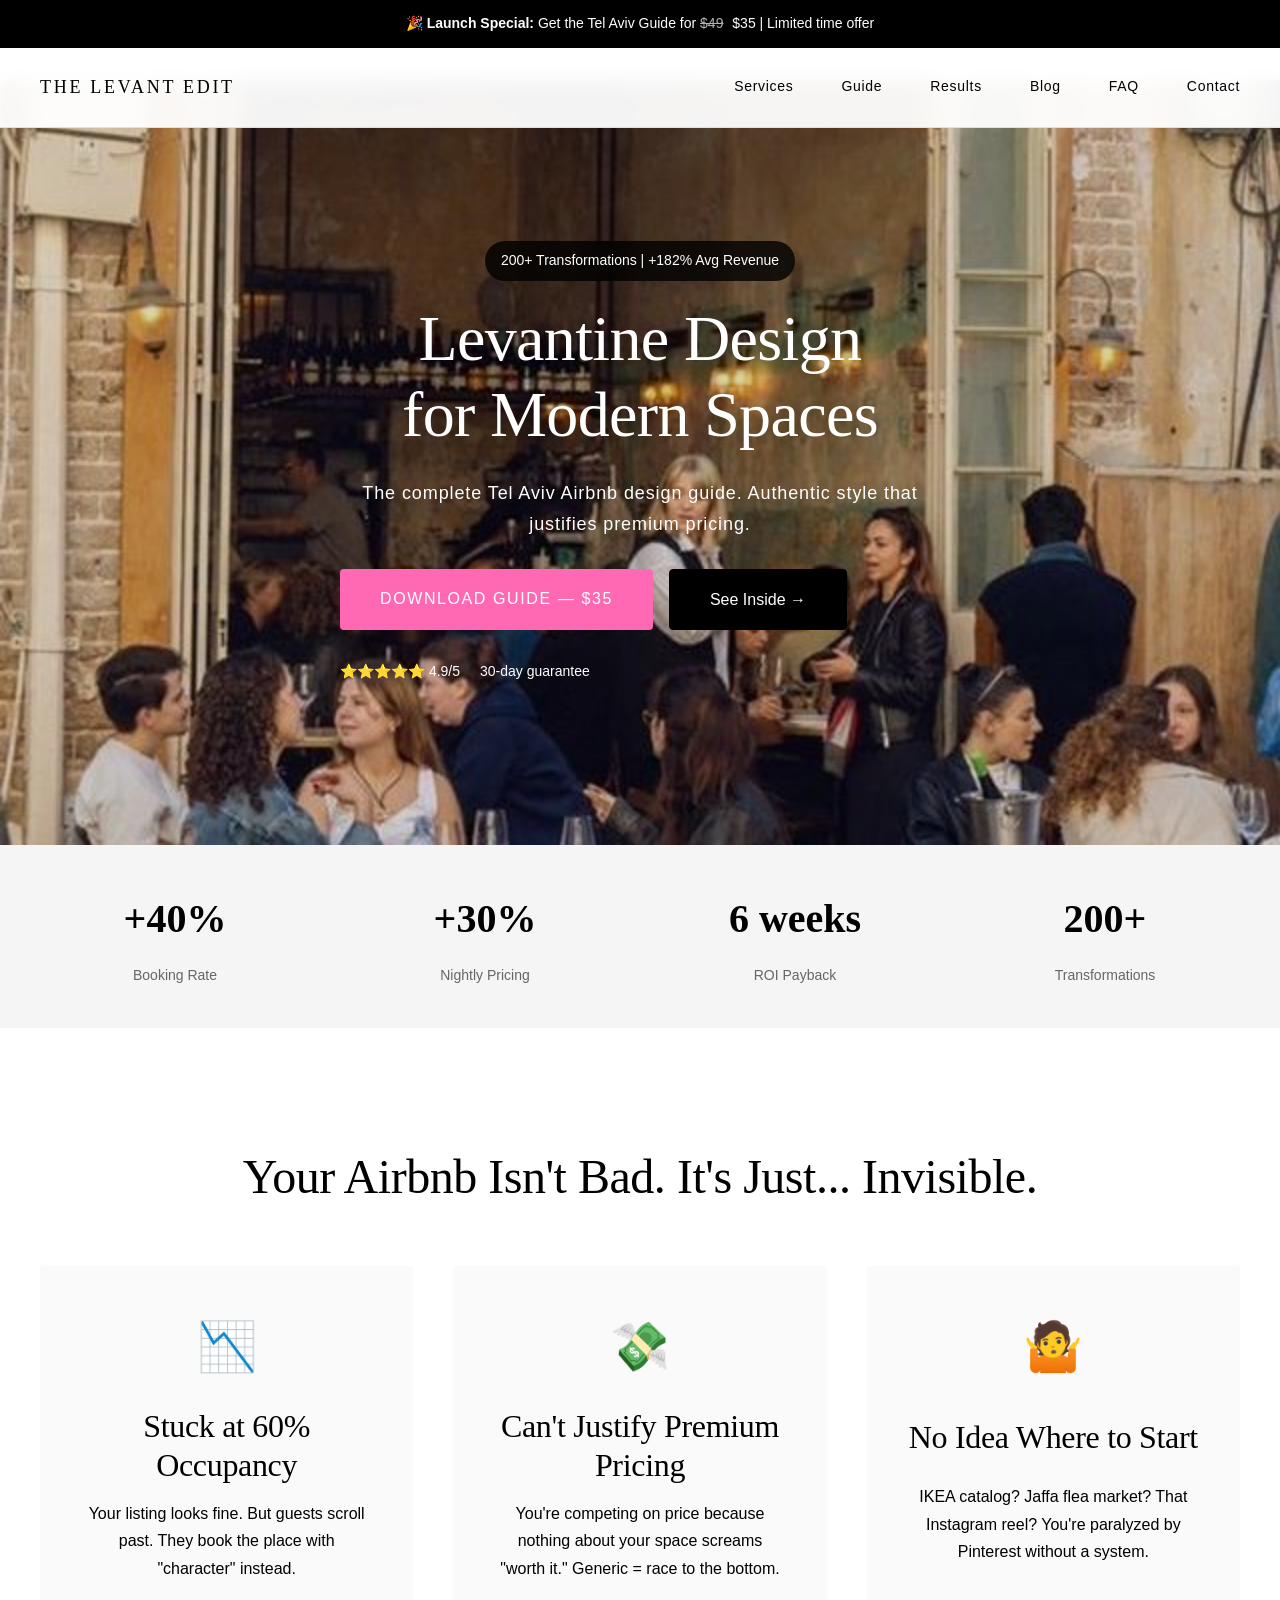
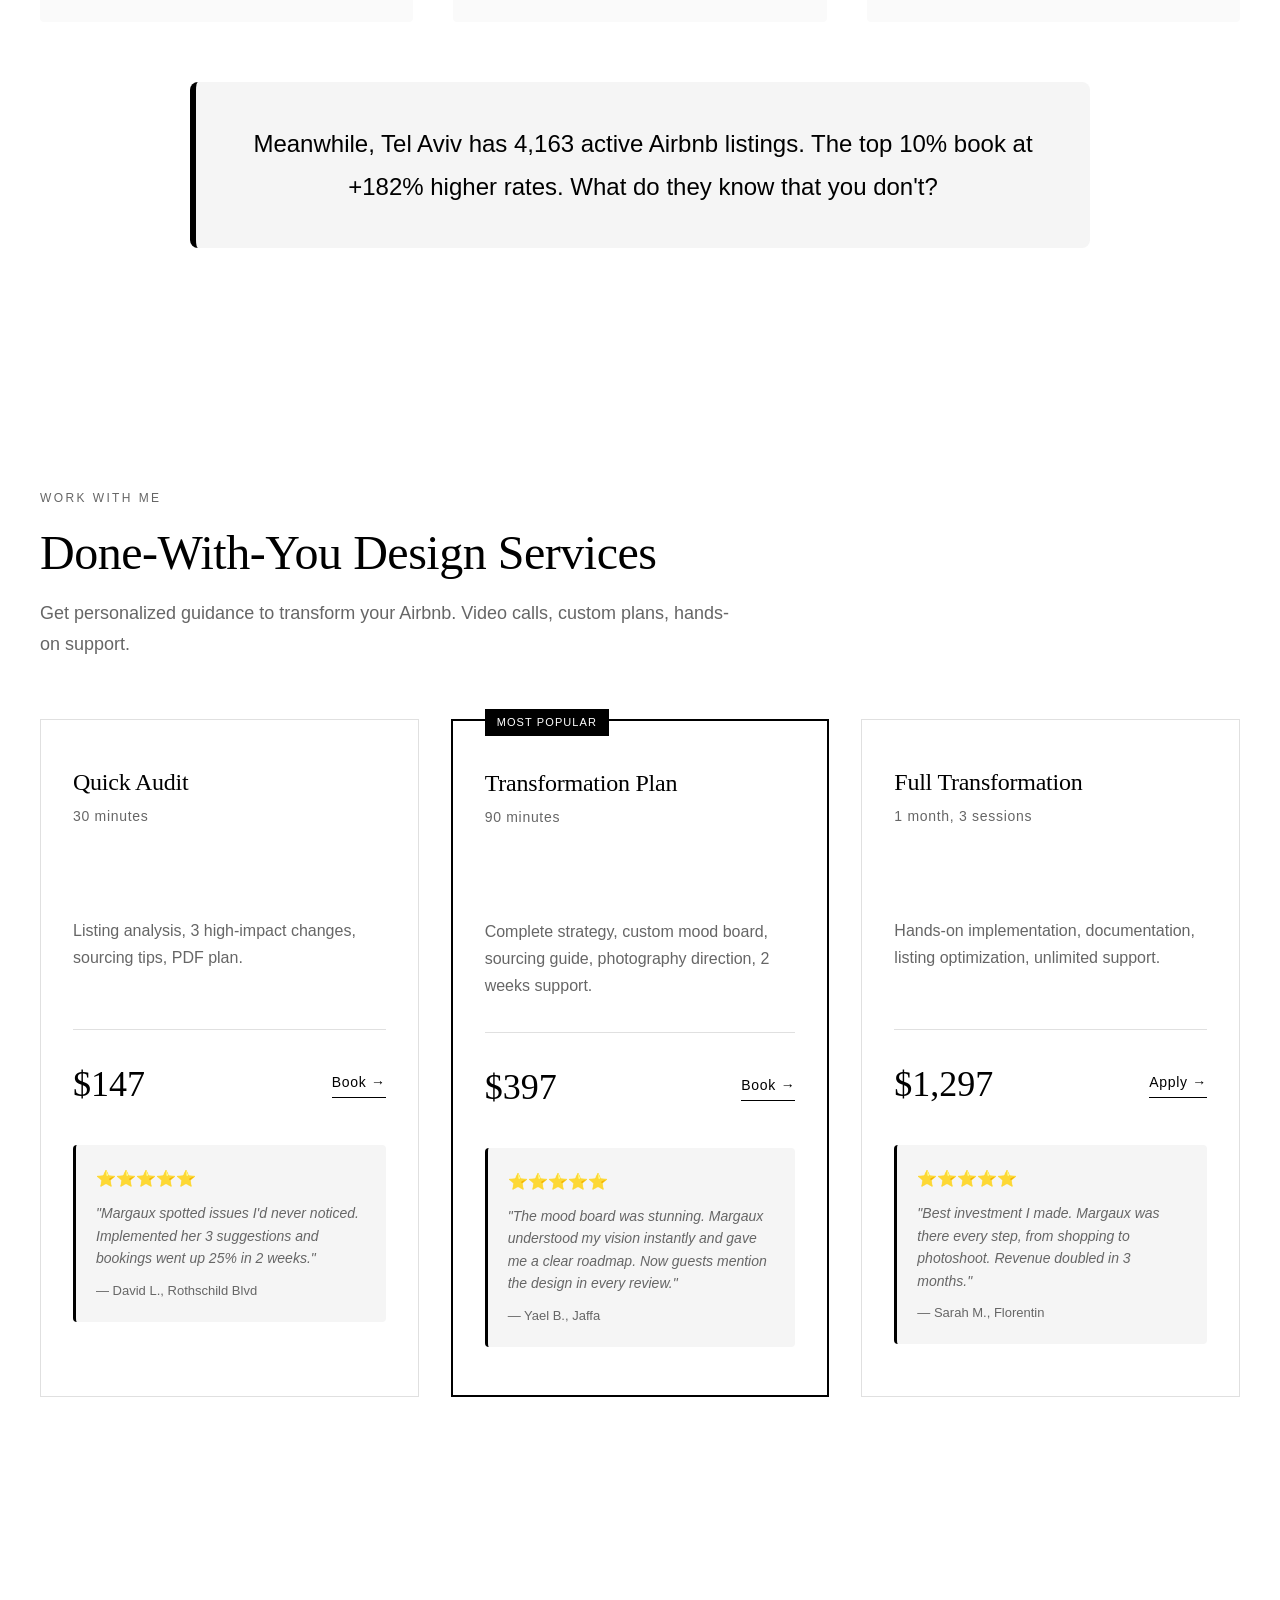
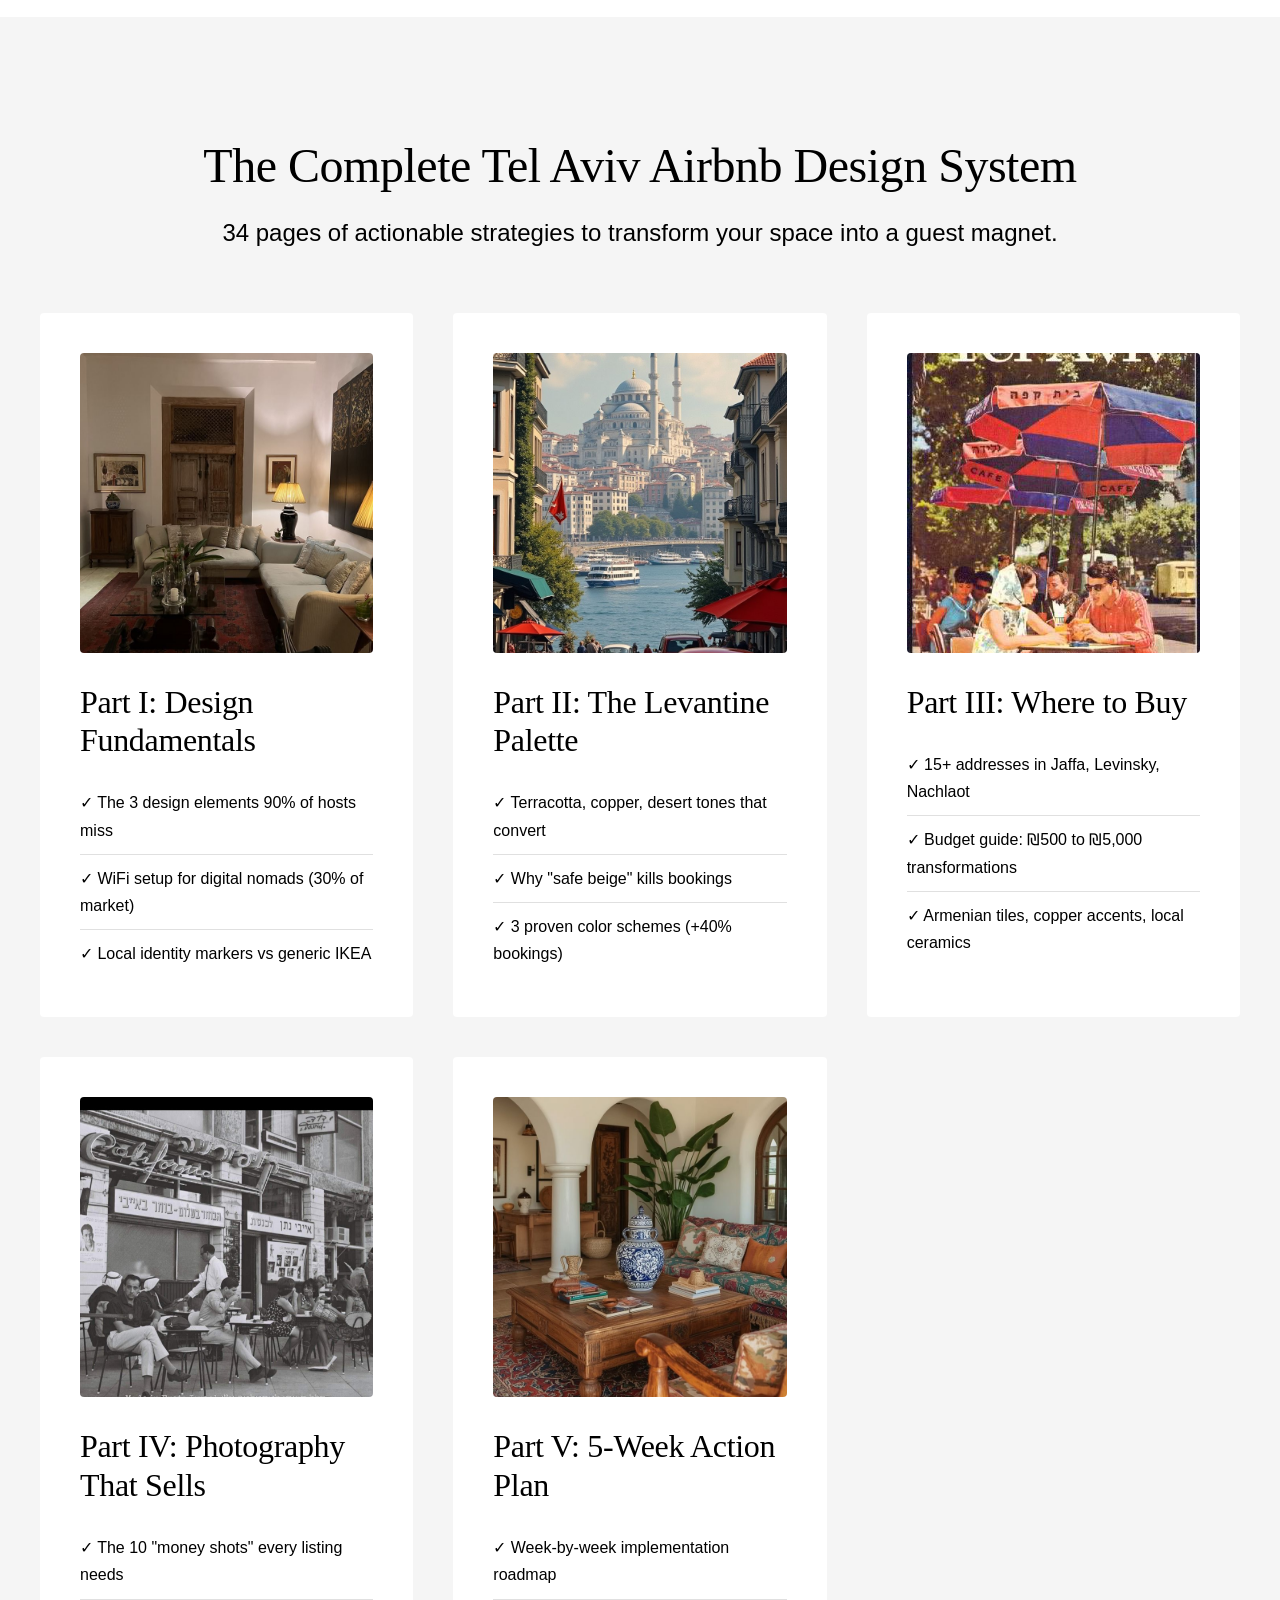
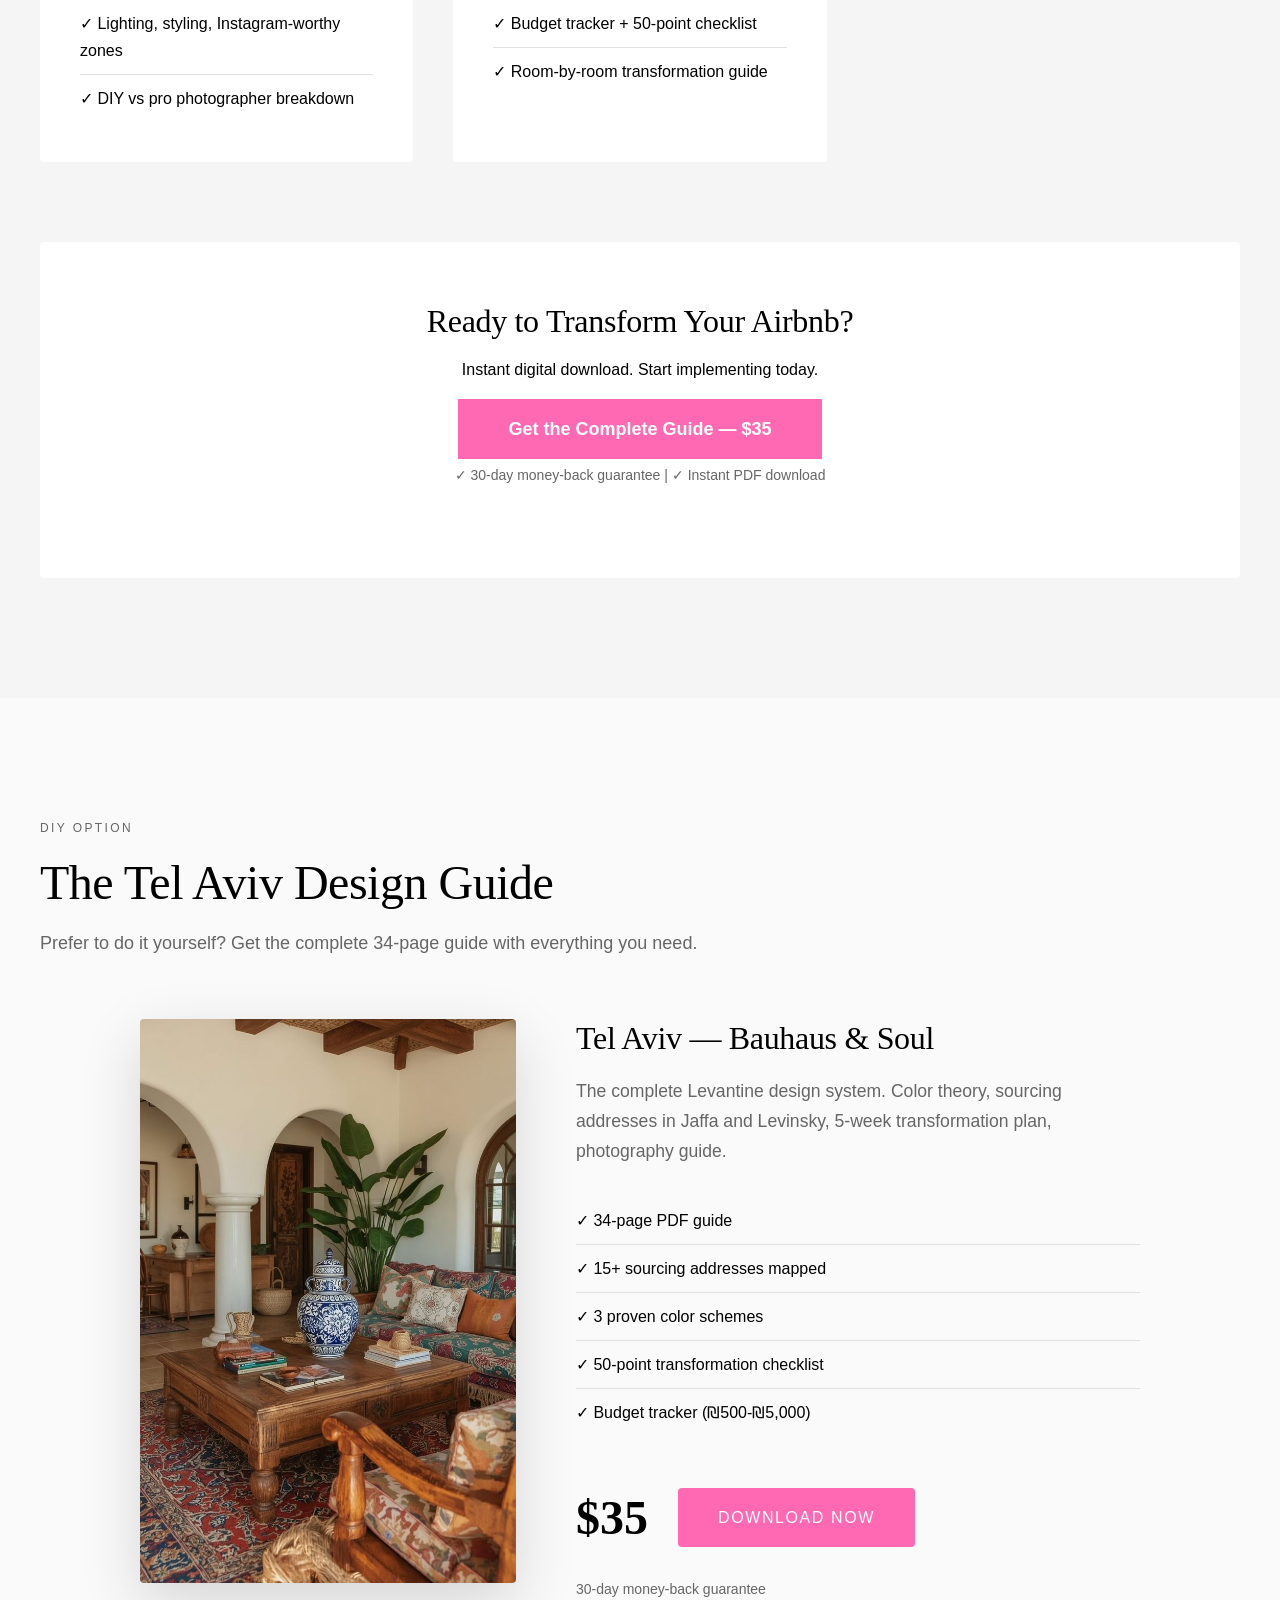
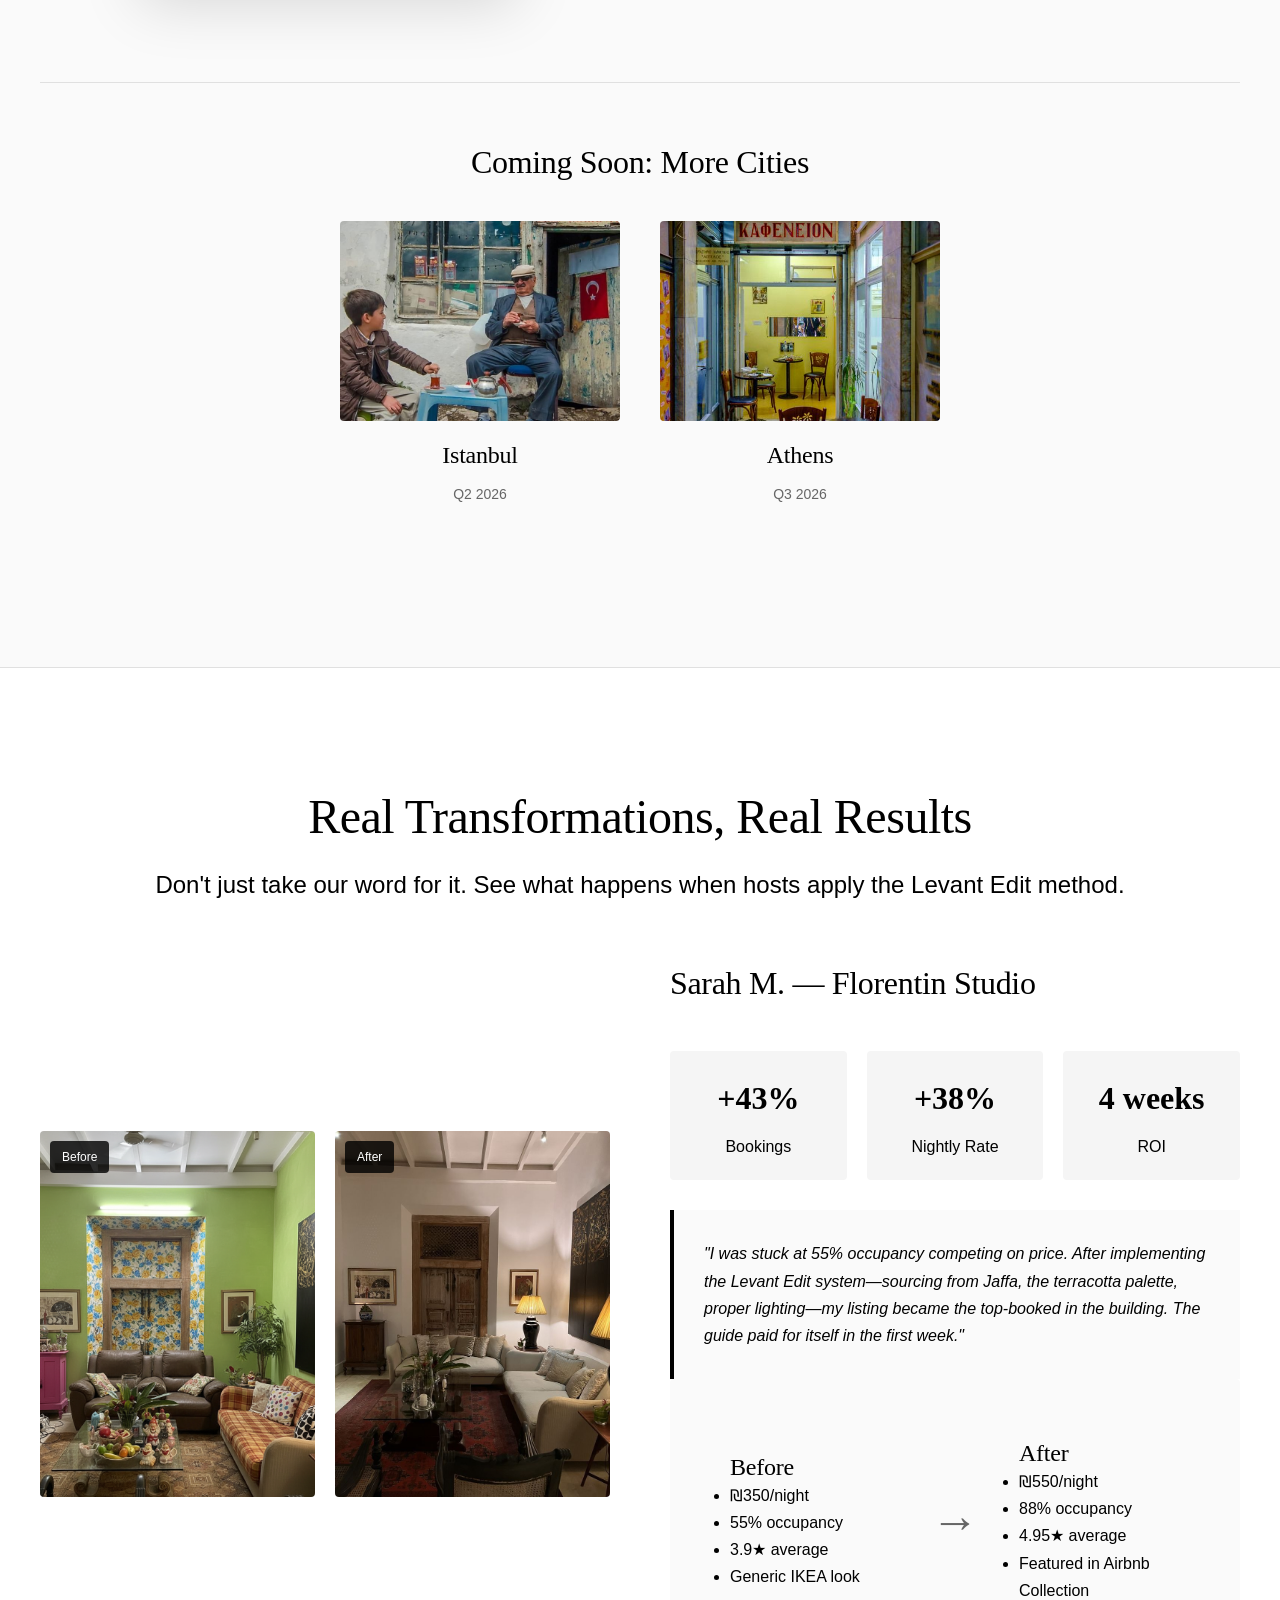
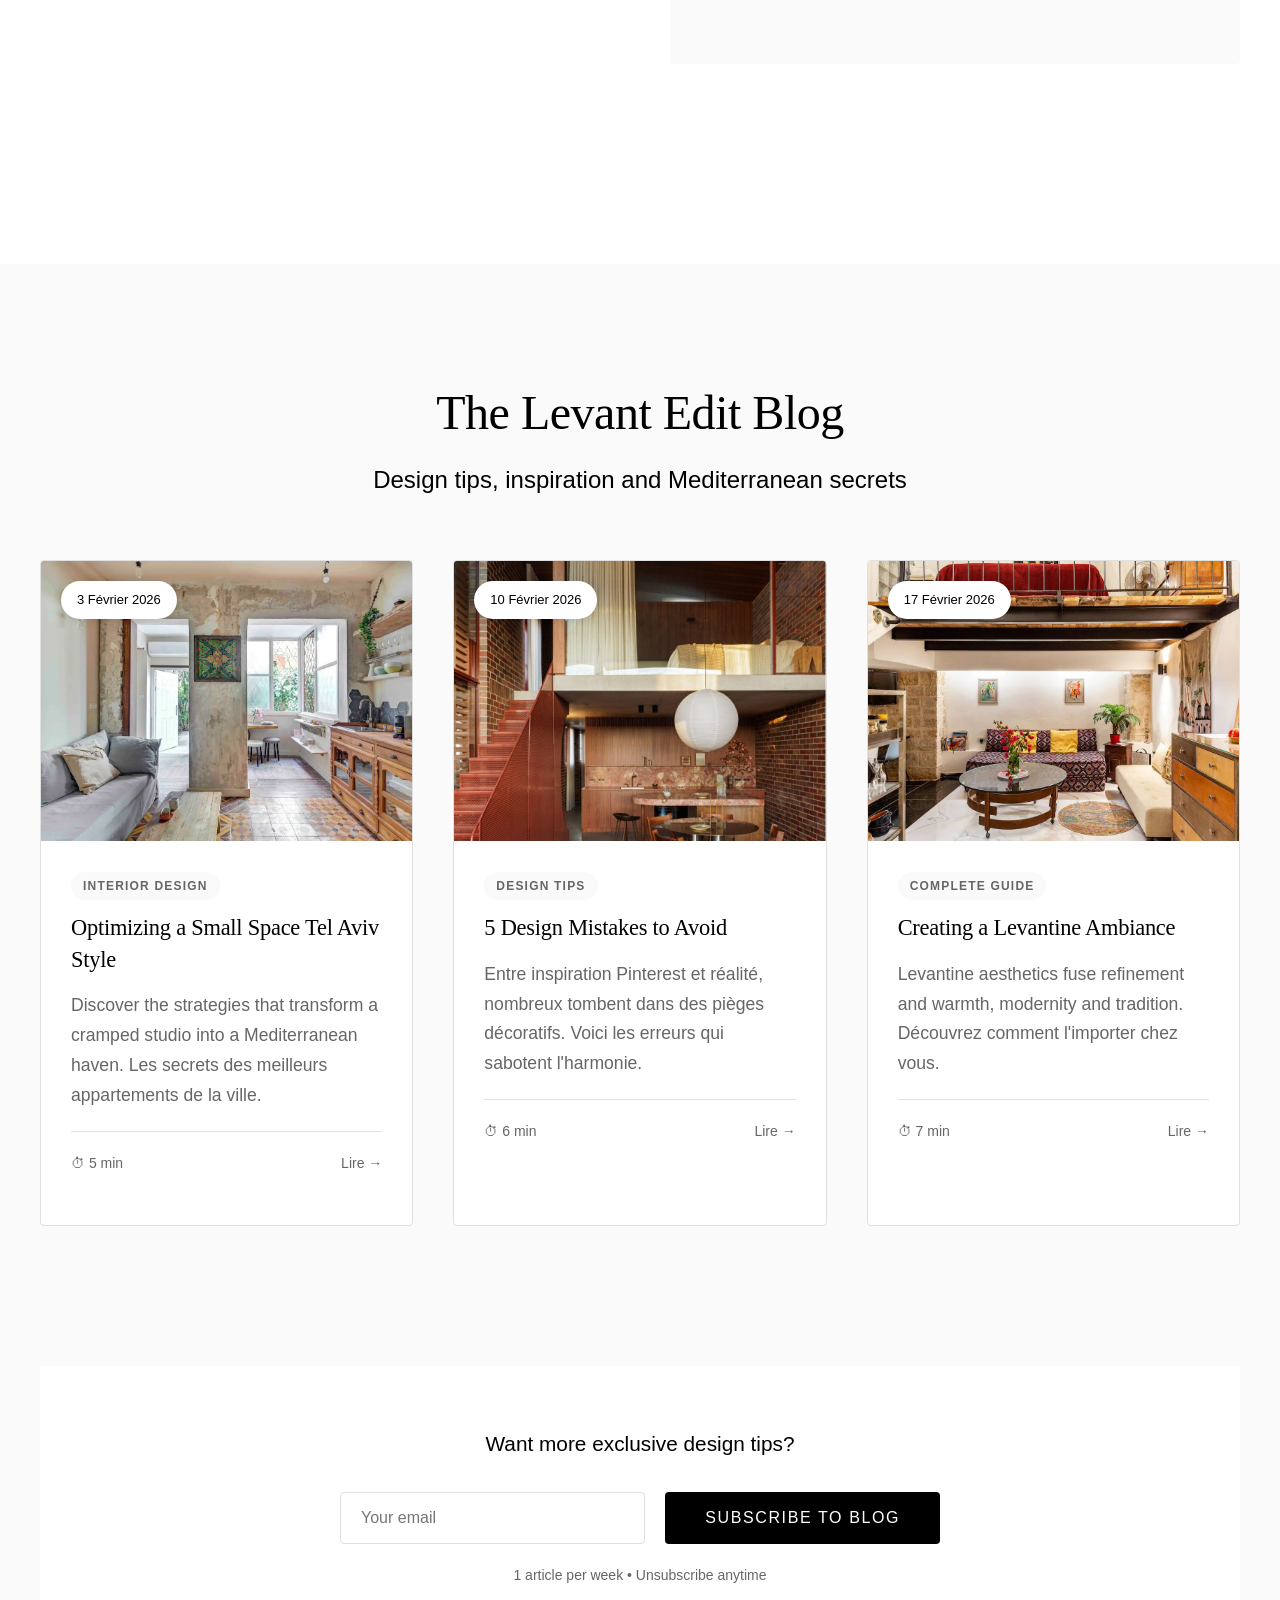
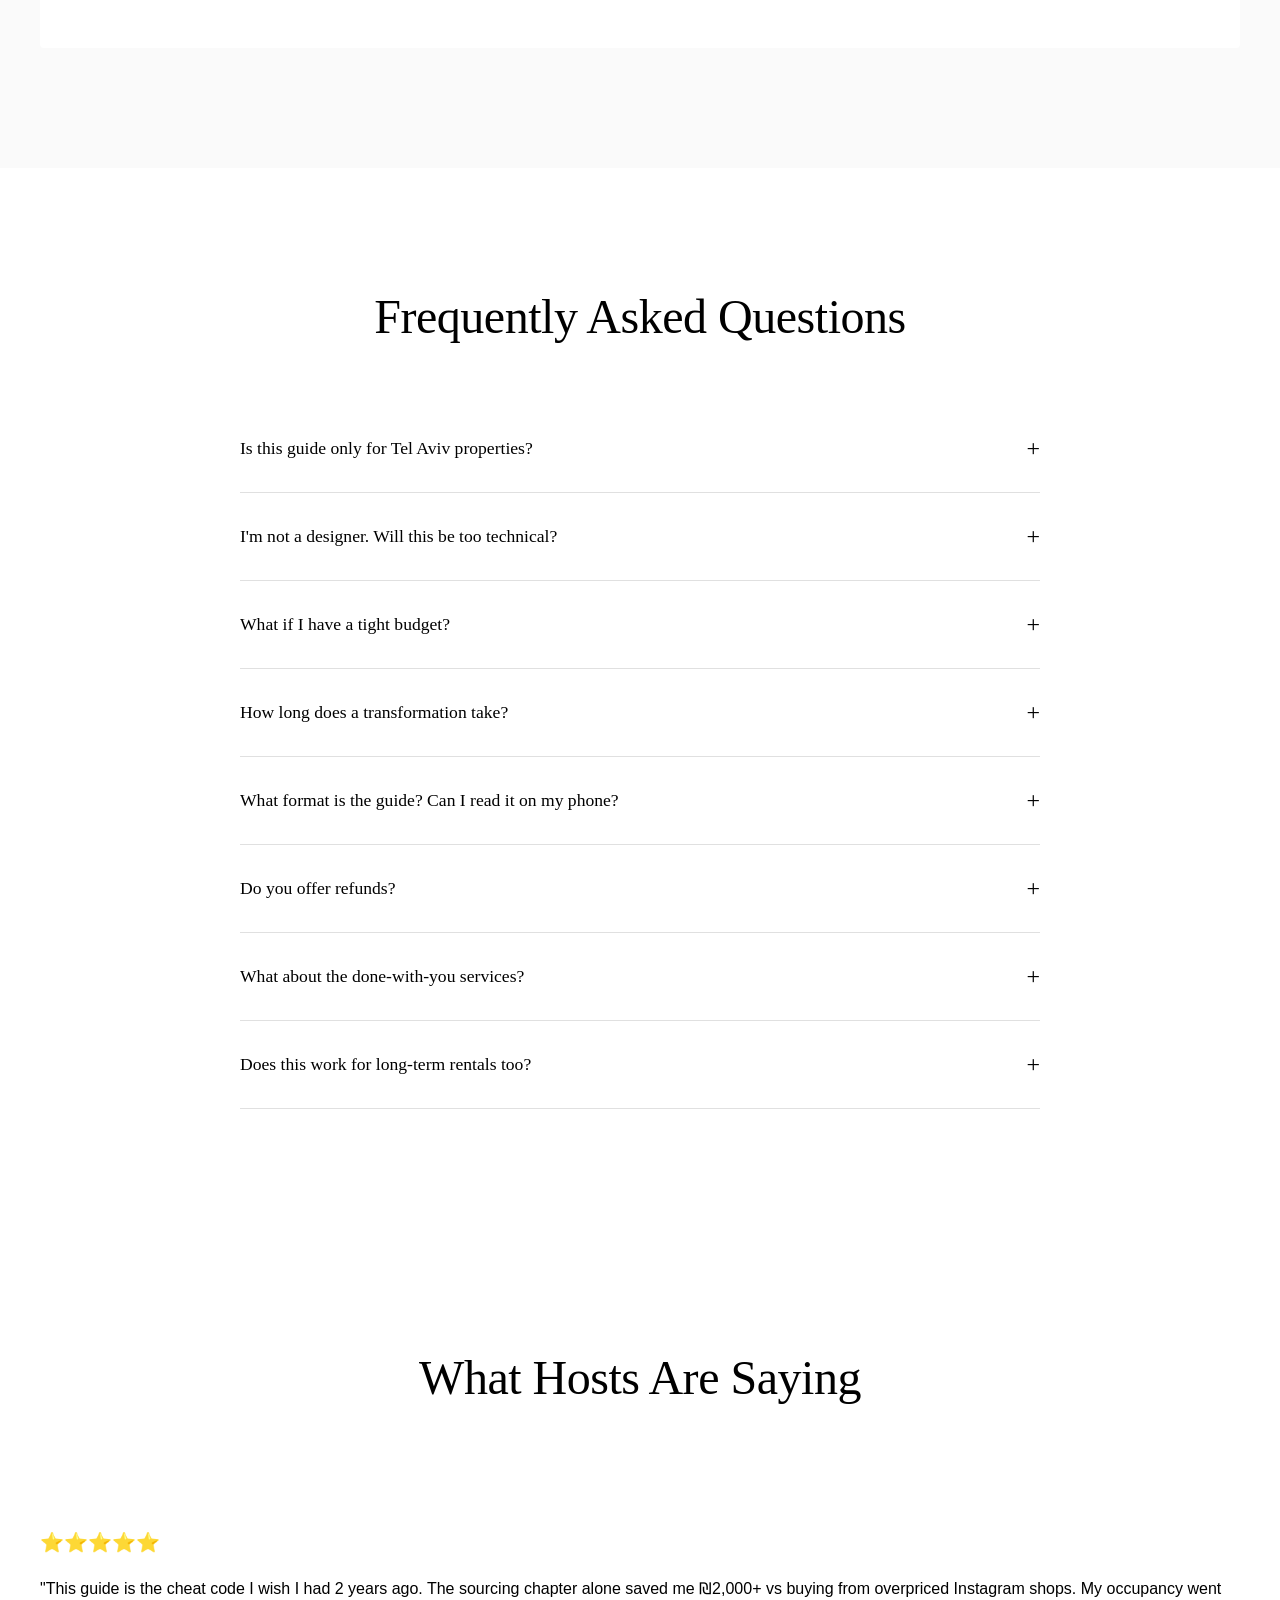
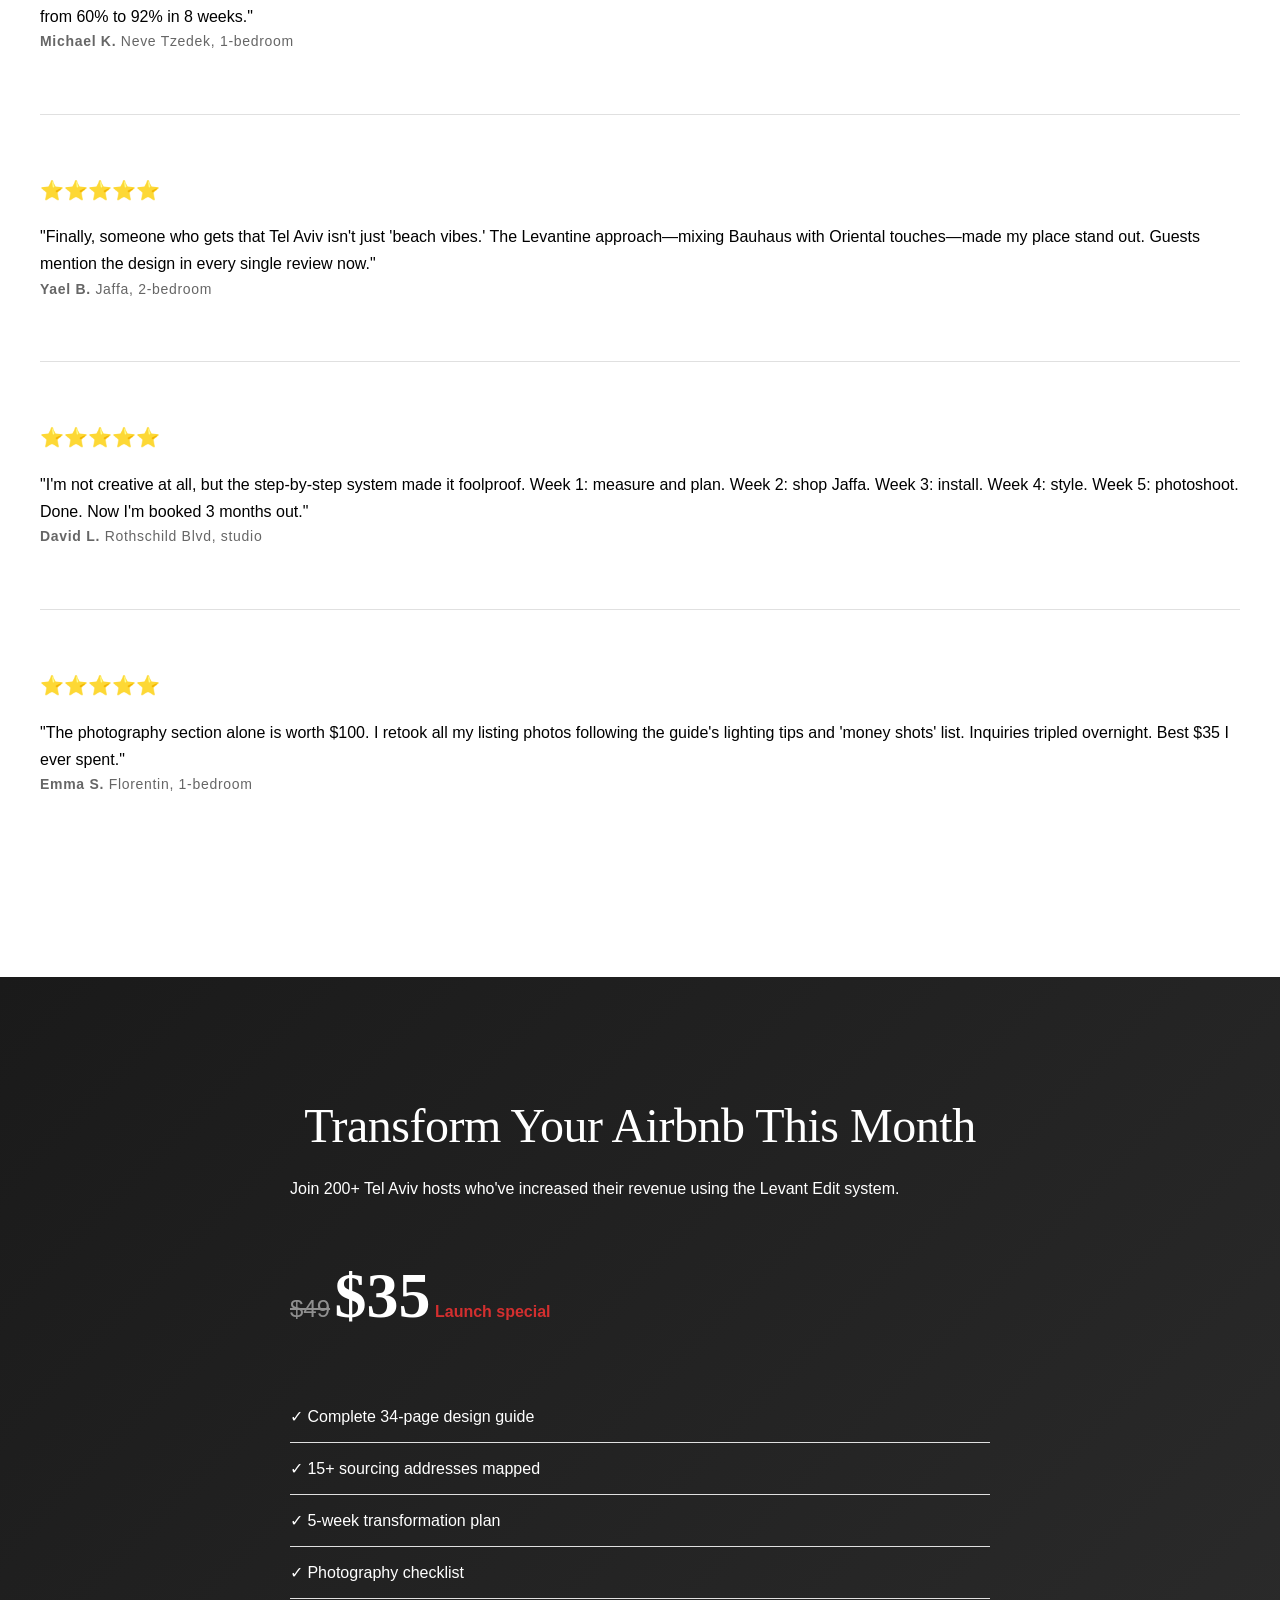
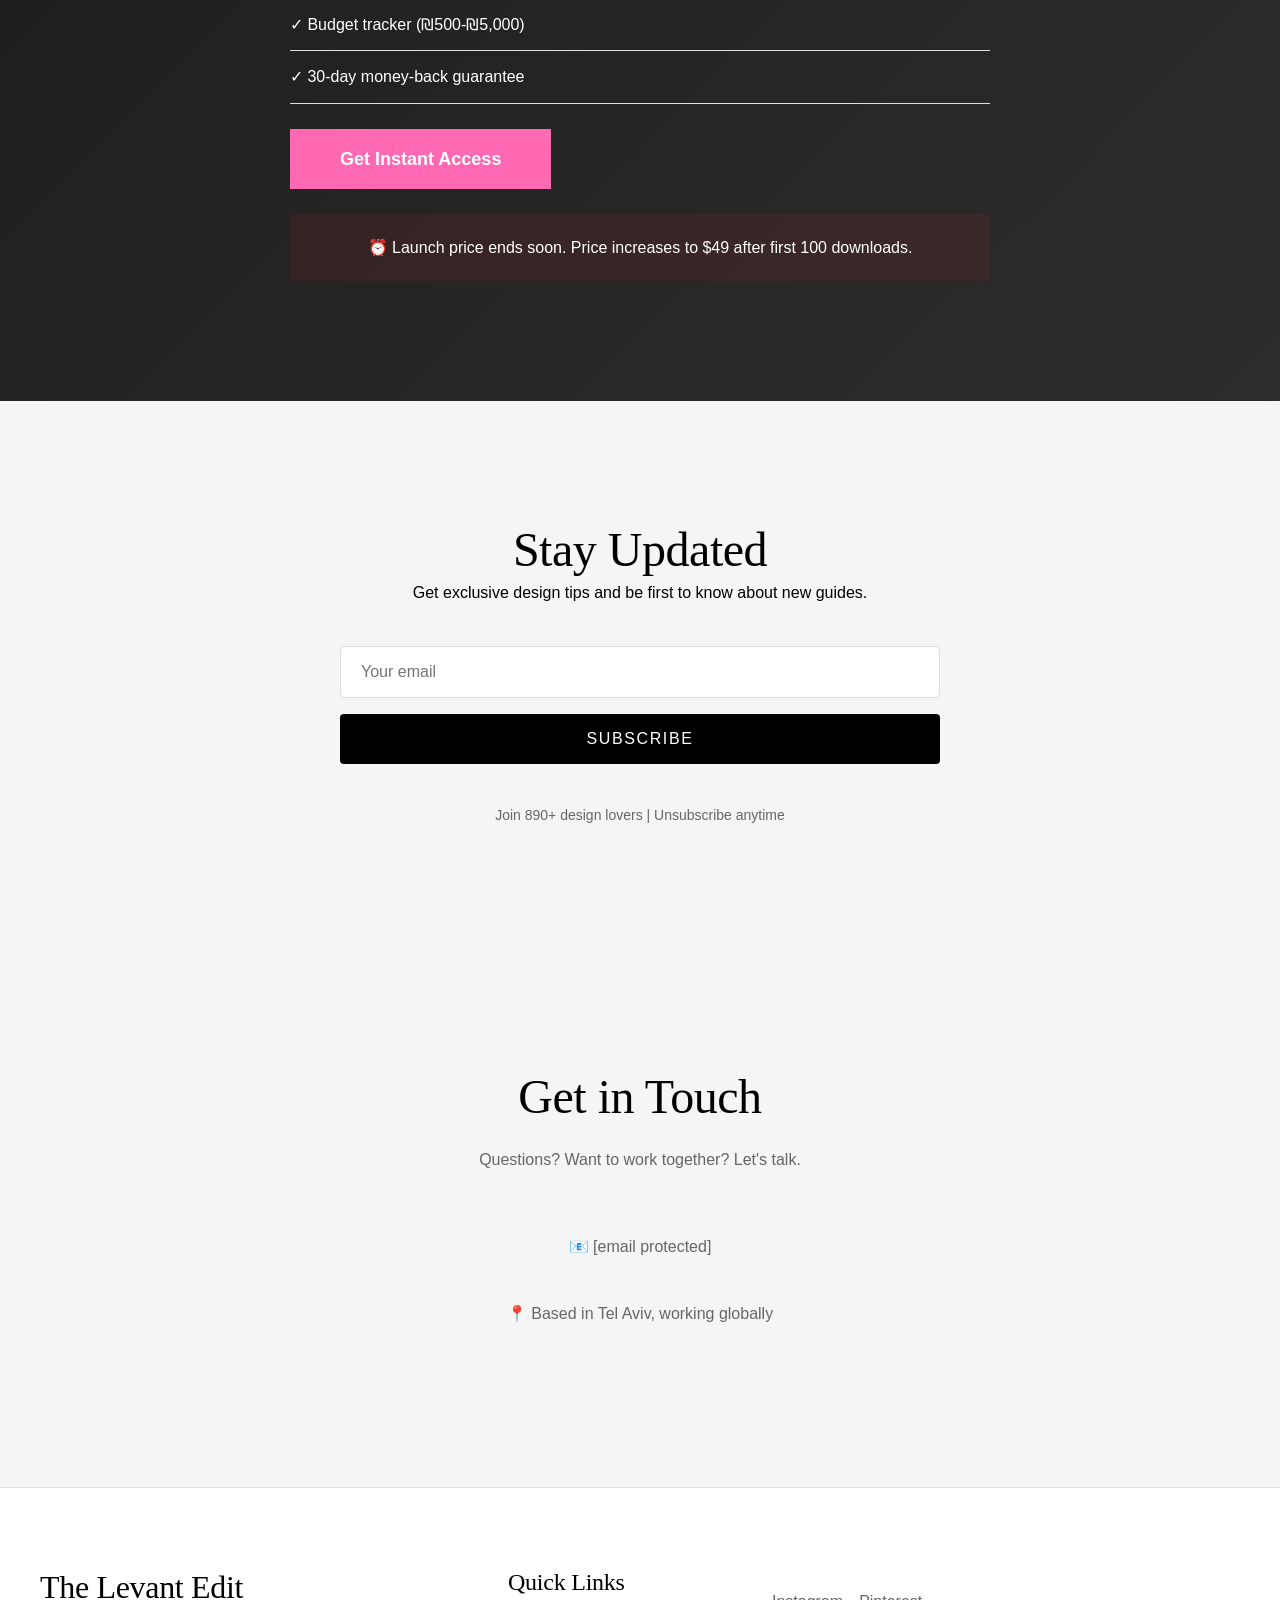
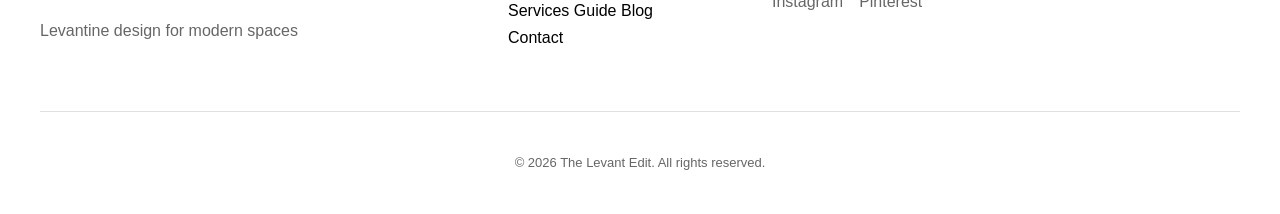
==== commit 2876fea4: "Réorganisation et mise en forme: - Déplacé section Work With Me après la section problème - Rendu le" ====
--- a/index.html
+++ b/index.html
@@ -174,6 +174,31 @@
         </div>
     </section>
 
+    <!-- Problem Section -->
+    <section class="problem-section">
+        <div class="container">
+            <h2>Your Airbnb Isn't Bad. It's Just... Invisible.</h2>
+            <div class="problem-grid">
+                <div class="problem-item">
+                    <span class="problem-icon">📉</span>
+                    <h3>Stuck at 60% Occupancy</h3>
+                    <p>Your listing looks fine. But guests scroll past. They book the place with "character" instead.</p>
+                </div>
+                <div class="problem-item">
+                    <span class="problem-icon">💸</span>
+                    <h3>Can't Justify Premium Pricing</h3>
+                    <p>You're competing on price because nothing about your space screams "worth it." Generic = race to the bottom.</p>
+                </div>
+                <div class="problem-item">
+                    <span class="problem-icon">🤷</span>
+                    <h3>No Idea Where to Start</h3>
+                    <p>IKEA catalog? Jaffa flea market? That Instagram reel? You're paralyzed by Pinterest without a system.</p>
+                </div>
+            </div>
+            <p class="problem-conclusion">Meanwhile, Tel Aviv has 4,163 active Airbnb listings. The top 10% book at +182% higher rates. What do they know that you don't?</p>
+        </div>
+    </section>
+
     <!-- Services de Consultation -->
     <section id="services" class="airbnb-section">
         <div class="container">
@@ -234,31 +259,6 @@
                     </div>
                 </div>
             </div>
-        </div>
-    </section>
-
-    <!-- Problem Section -->
-    <section class="problem-section">
-        <div class="container">
-            <h2>Your Airbnb Isn't Bad. It's Just... Invisible.</h2>
-            <div class="problem-grid">
-                <div class="problem-item">
-                    <span class="problem-icon">📉</span>
-                    <h3>Stuck at 60% Occupancy</h3>
-                    <p>Your listing looks fine. But guests scroll past. They book the place with "character" instead.</p>
-                </div>
-                <div class="problem-item">
-                    <span class="problem-icon">💸</span>
-                    <h3>Can't Justify Premium Pricing</h3>
-                    <p>You're competing on price because nothing about your space screams "worth it." Generic = race to the bottom.</p>
-                </div>
-                <div class="problem-item">
-                    <span class="problem-icon">🤷</span>
-                    <h3>No Idea Where to Start</h3>
-                    <p>IKEA catalog? Jaffa flea market? That Instagram reel? You're paralyzed by Pinterest without a system.</p>
-                </div>
-            </div>
-            <p class="problem-conclusion">Meanwhile, Tel Aviv has 4,163 active Airbnb listings. The top 10% book at +182% higher rates. What do they know that you don't?</p>
         </div>
     </section>
 
--- a/styles.css
+++ b/styles.css
@@ -934,10 +934,16 @@
 
 .problem-conclusion {
     text-align: center;
-    font-size: 1.1rem;
-    max-width: 800px;
-    margin: 0 auto;
+    font-size: 1.5rem;
+    max-width: 900px;
+    margin: 40px auto 0;
     line-height: 1.8;
+    font-weight: 500;
+    color: var(--black);
+    padding: 40px;
+    background: var(--light-grey);
+    border-radius: 8px;
+    border-left: 6px solid var(--black);
 }
 
 /* Preview Section */
@@ -957,9 +963,27 @@
 
 .preview-grid {
     display: grid;
-    grid-template-columns: repeat(auto-fit, minmax(450px, 1fr));
-    gap: 60px;
+    grid-template-columns: repeat(5, 1fr);
+    gap: 40px;
     margin-bottom: 80px;
+}
+
+@media (max-width: 1400px) {
+    .preview-grid {
+        grid-template-columns: repeat(3, 1fr);
+    }
+}
+
+@media (max-width: 900px) {
+    .preview-grid {
+        grid-template-columns: repeat(2, 1fr);
+    }
+}
+
+@media (max-width: 600px) {
+    .preview-grid {
+        grid-template-columns: 1fr;
+    }
 }
 
 .preview-item {
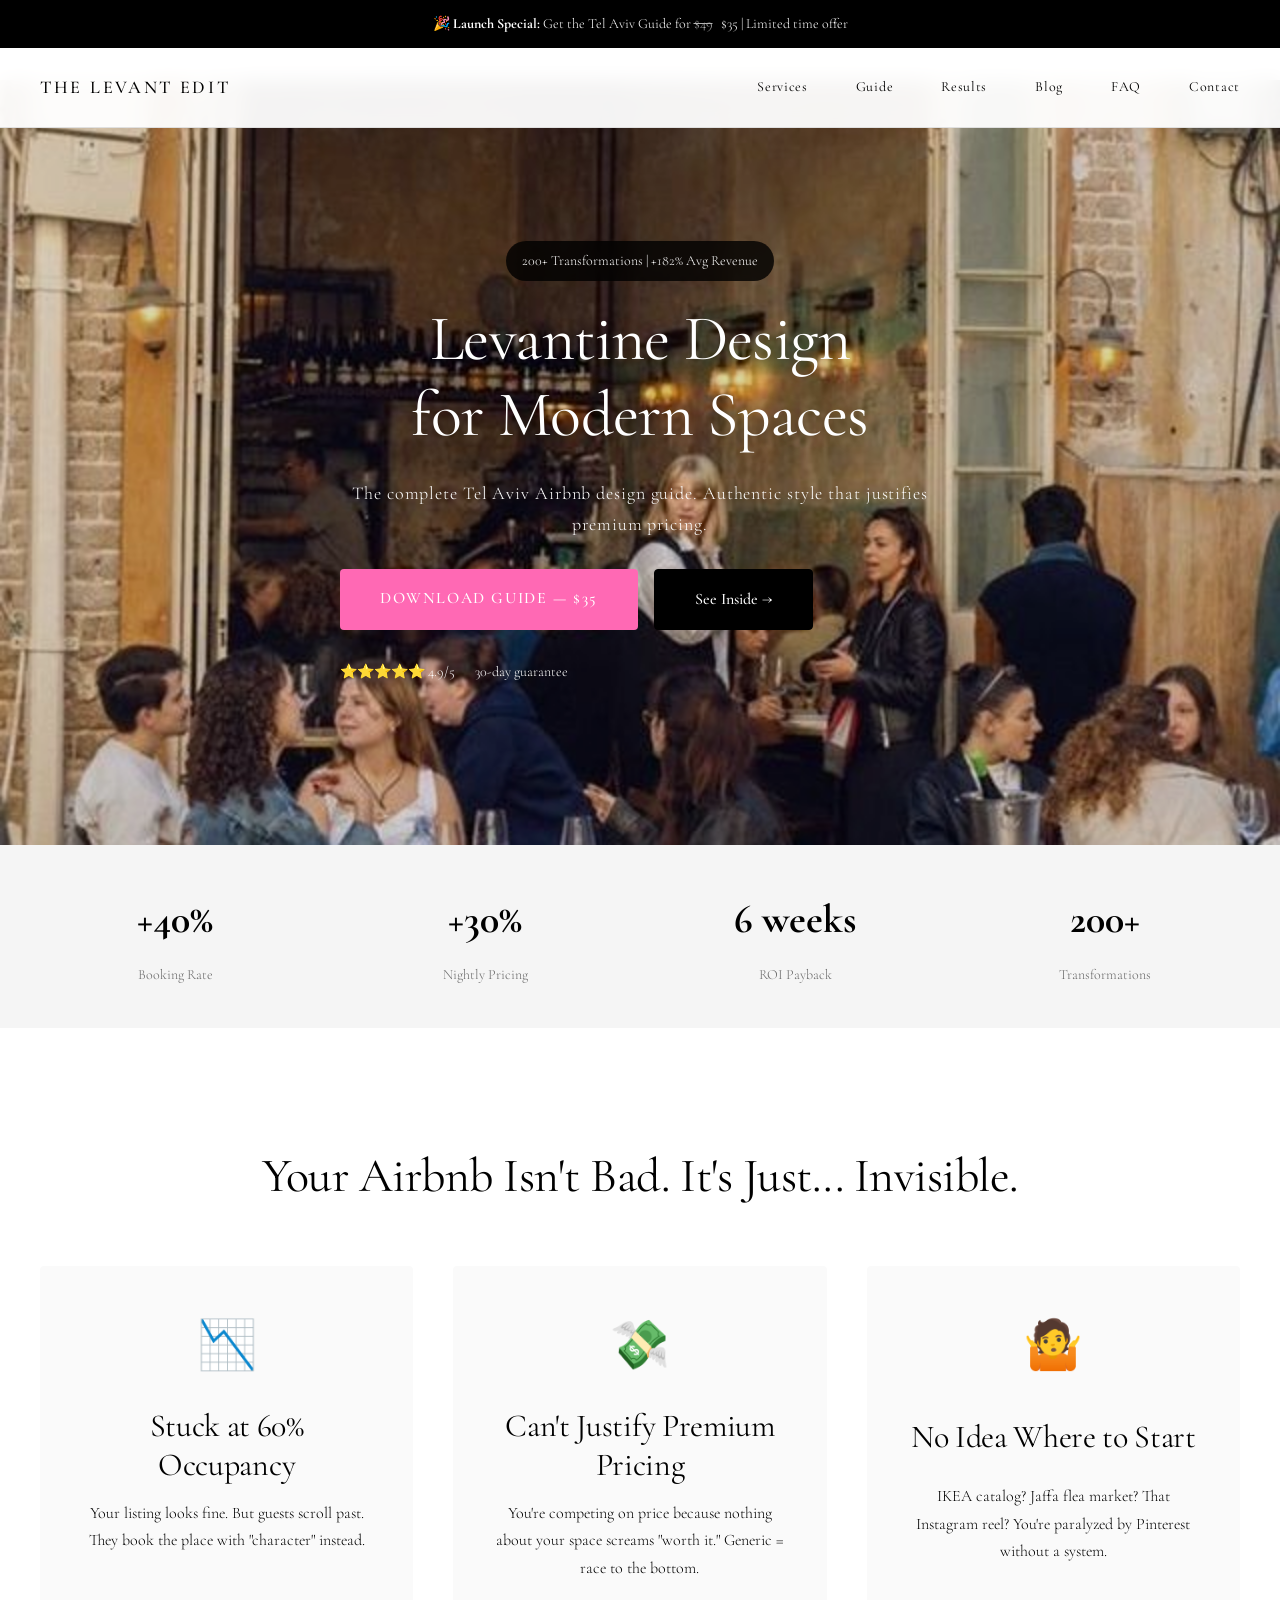
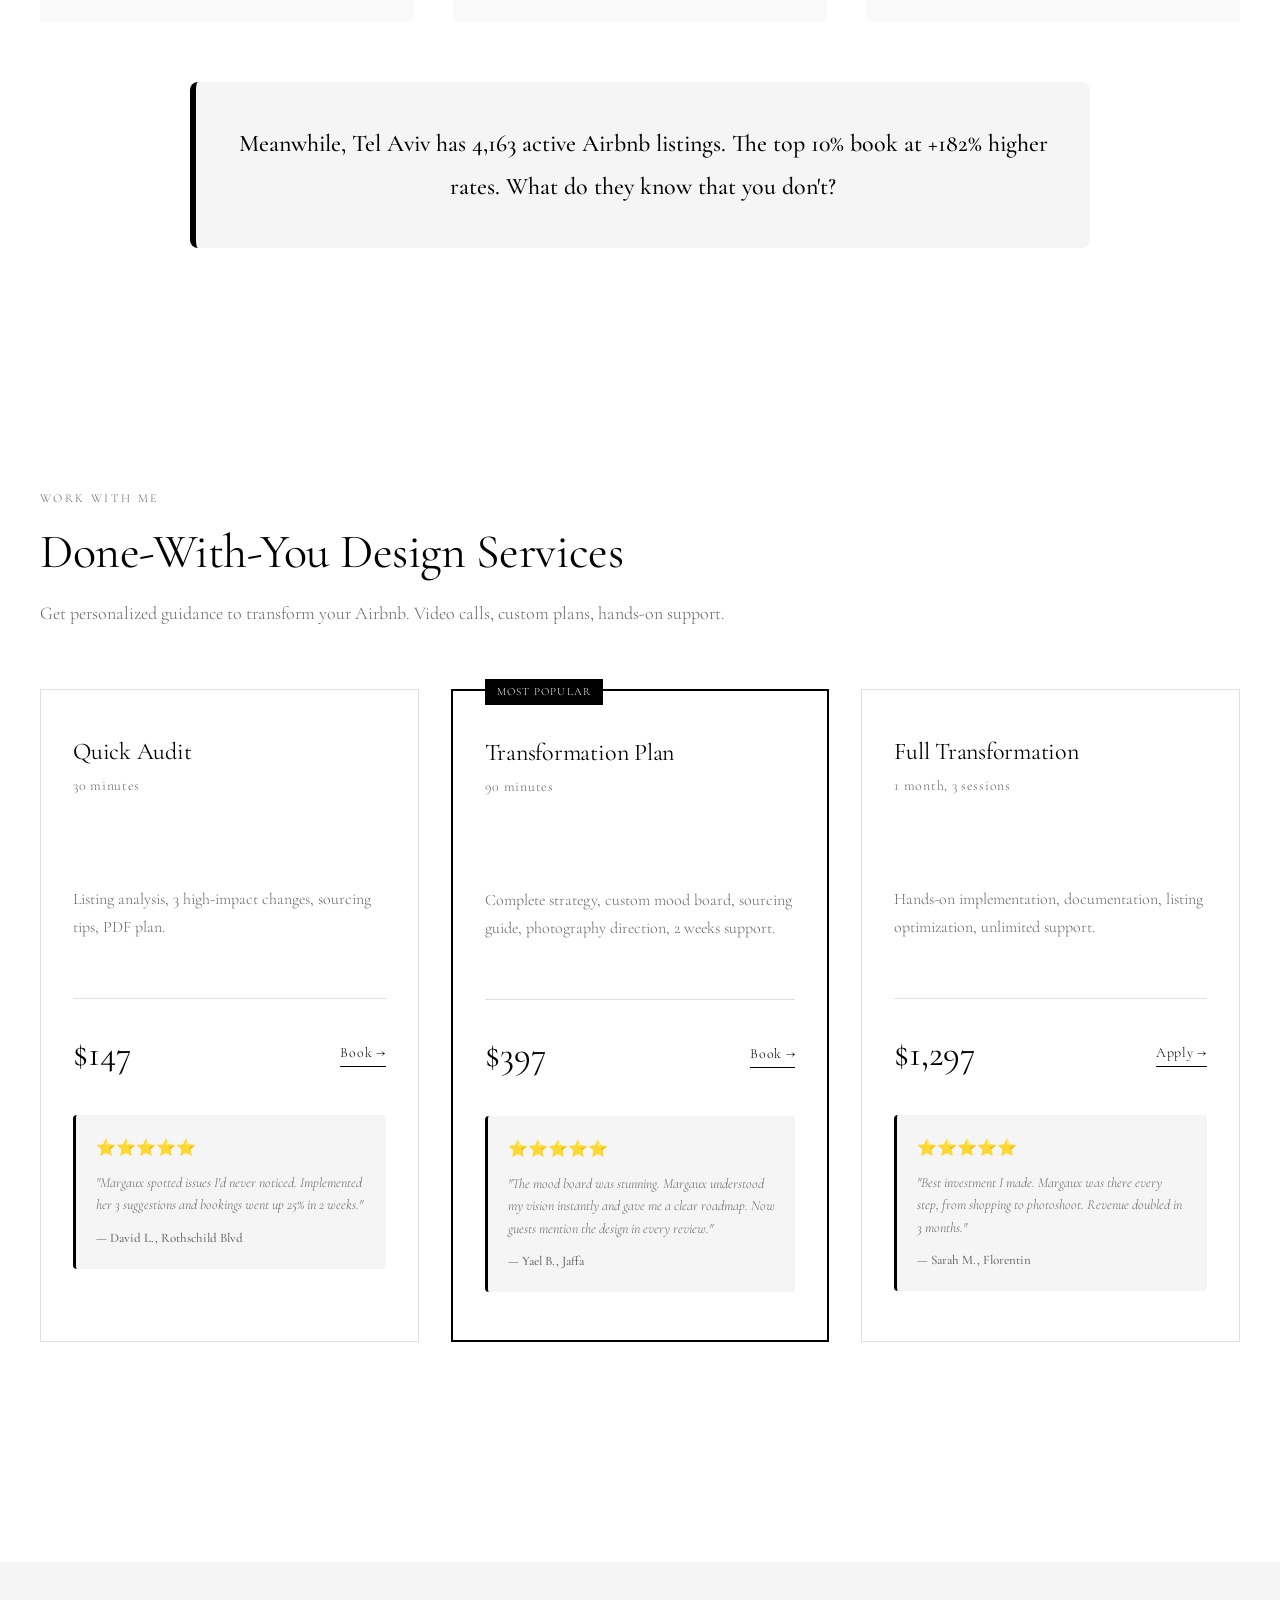
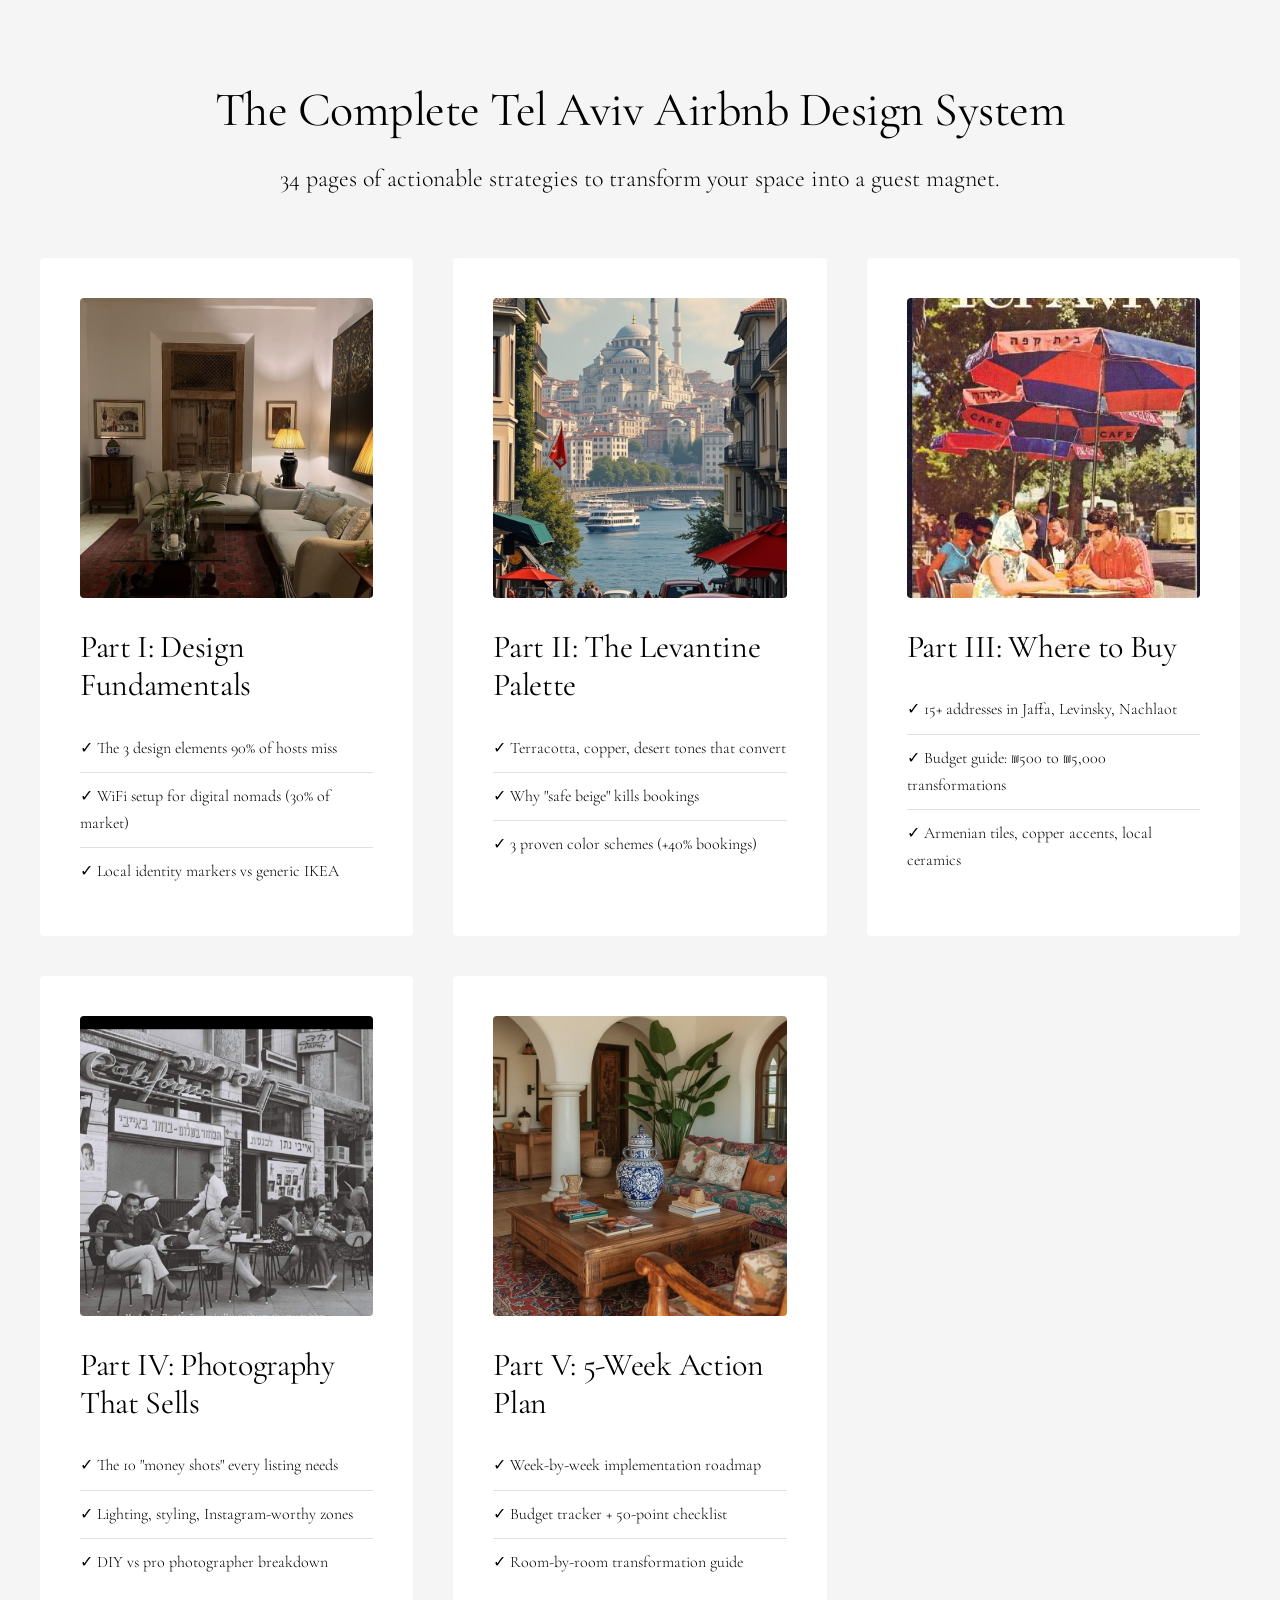
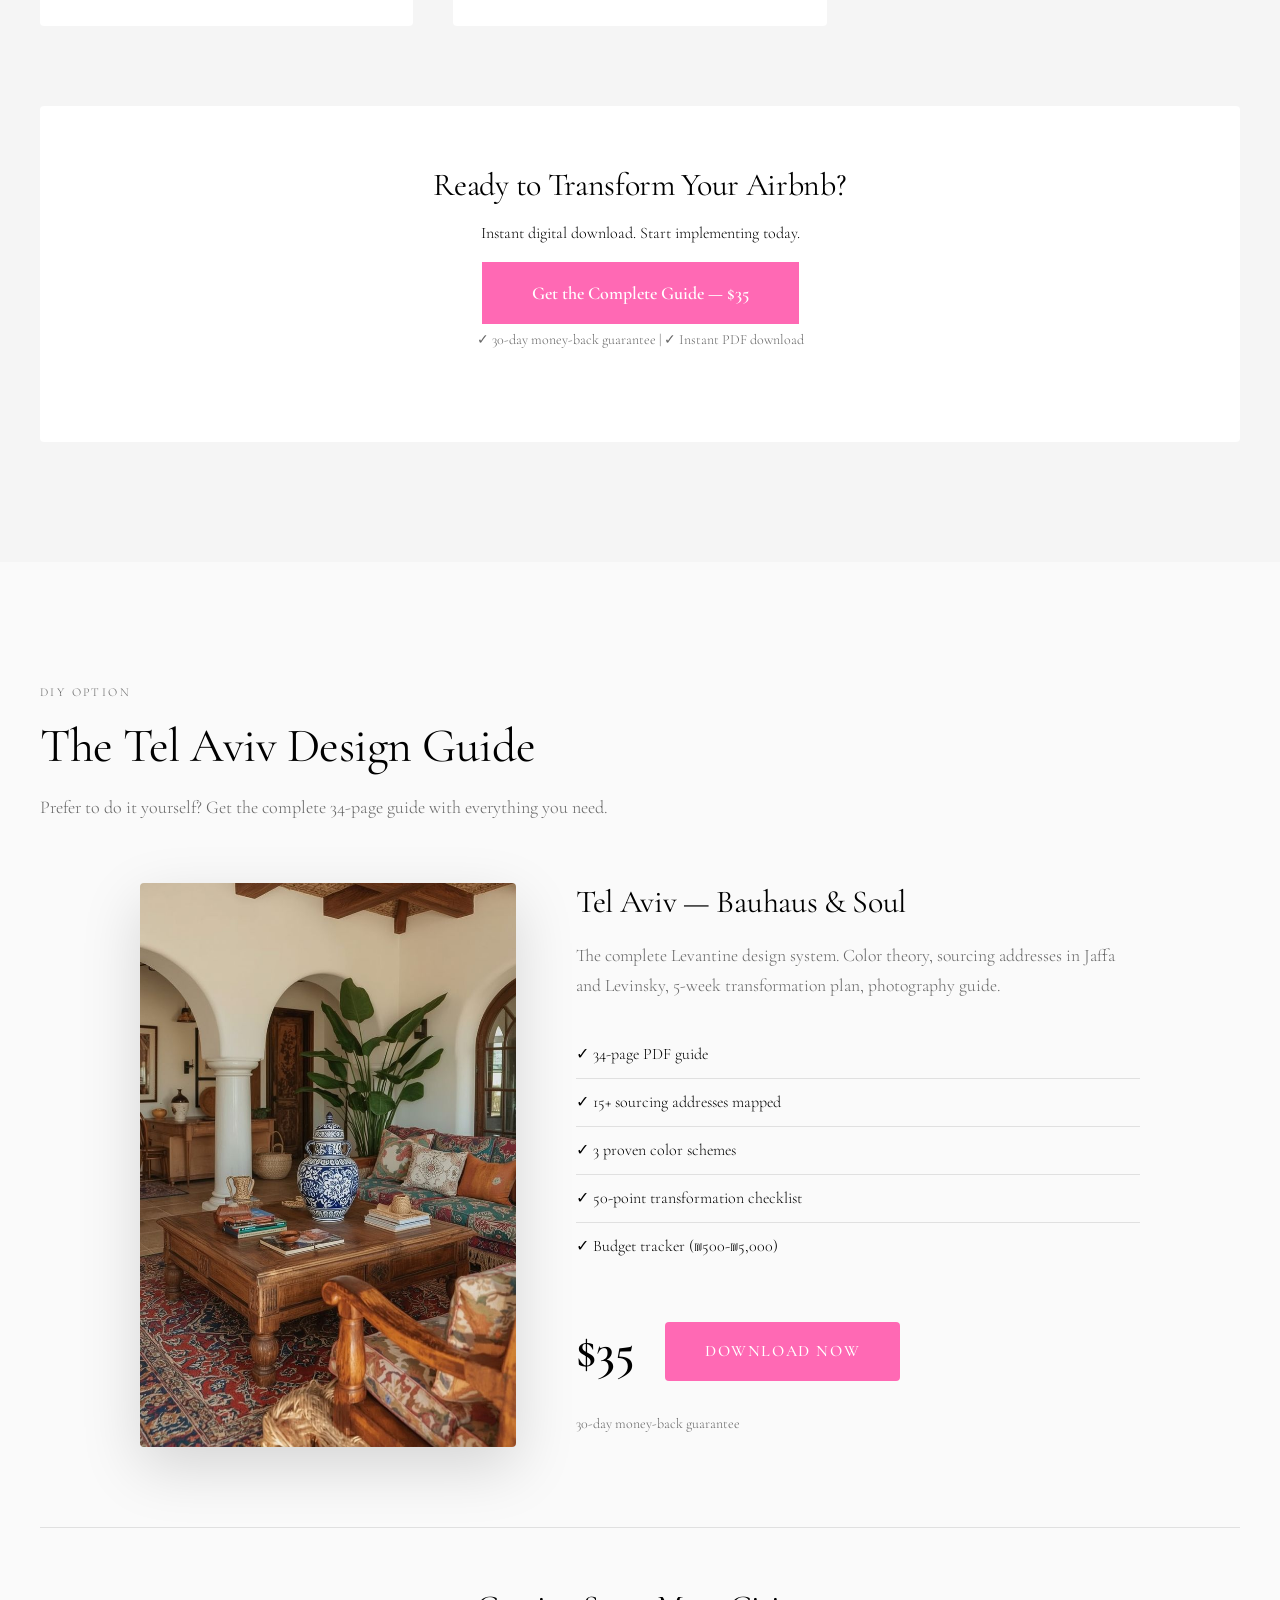
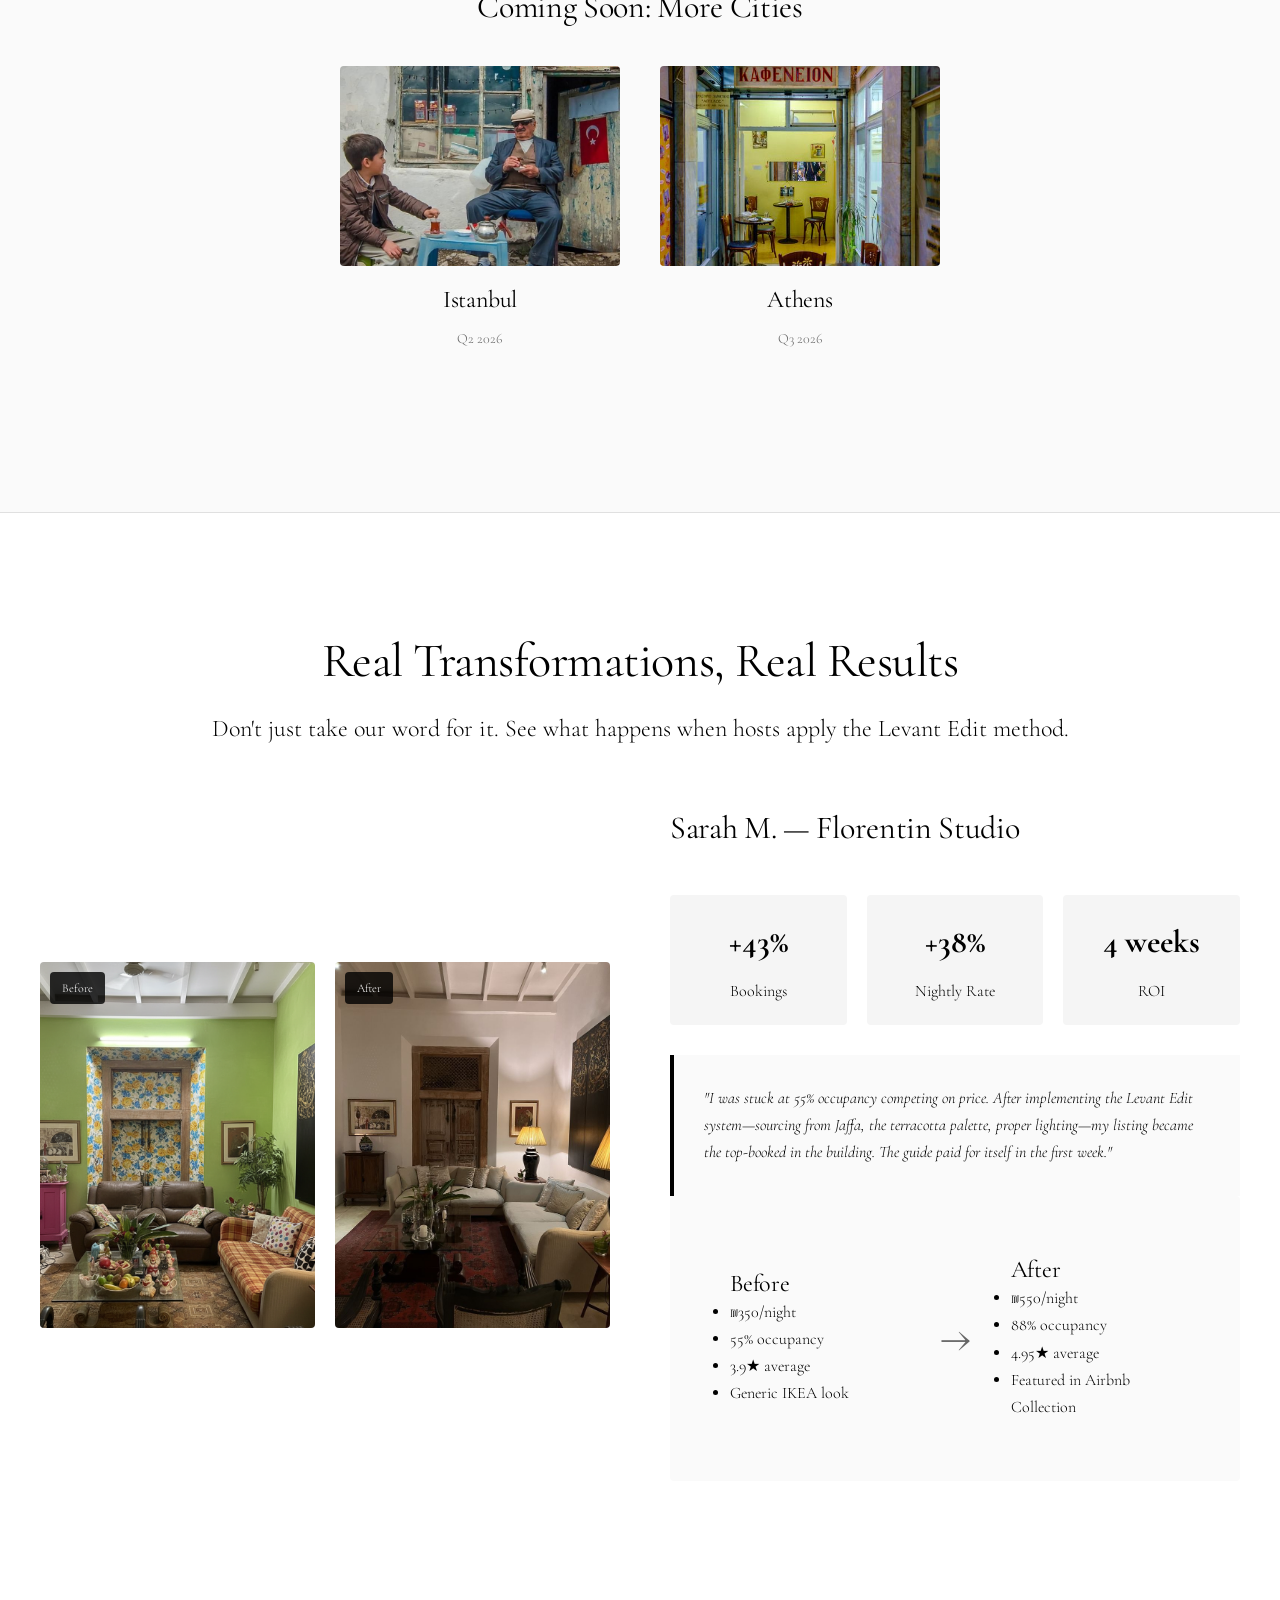
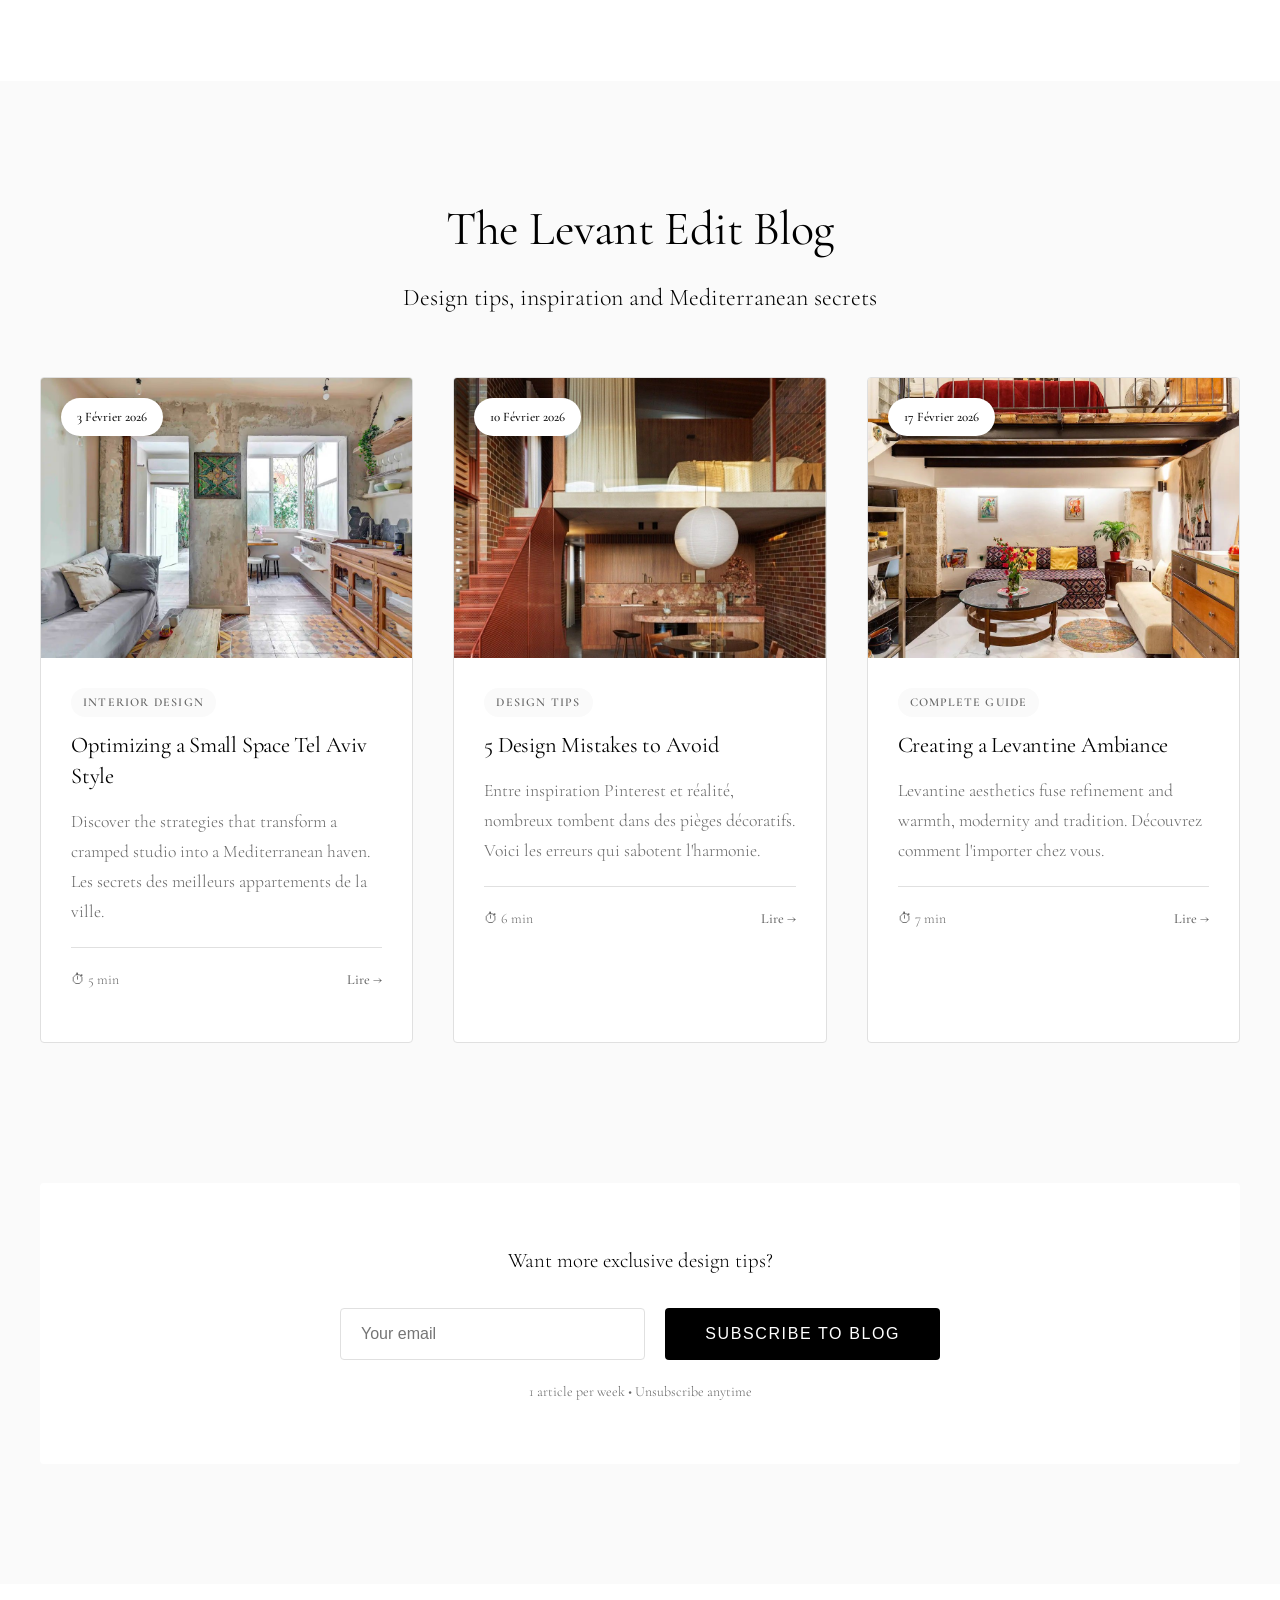
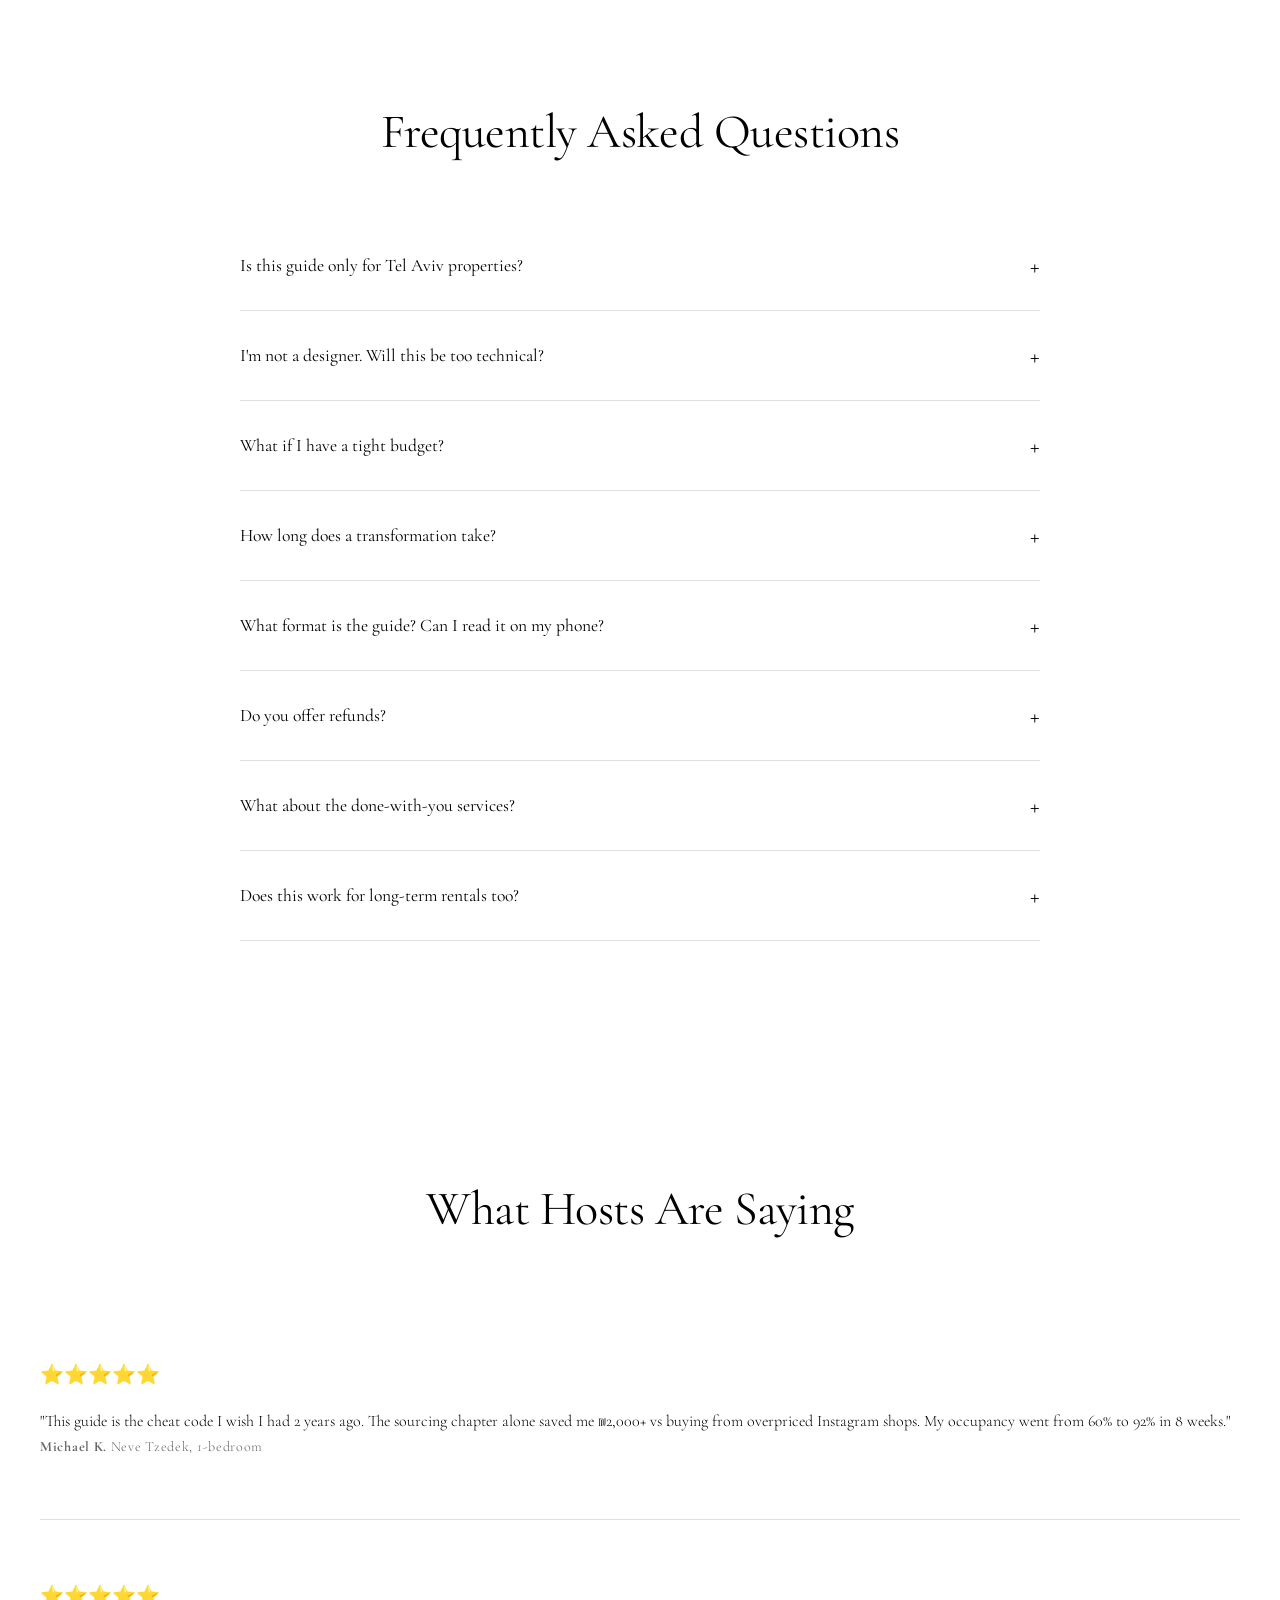
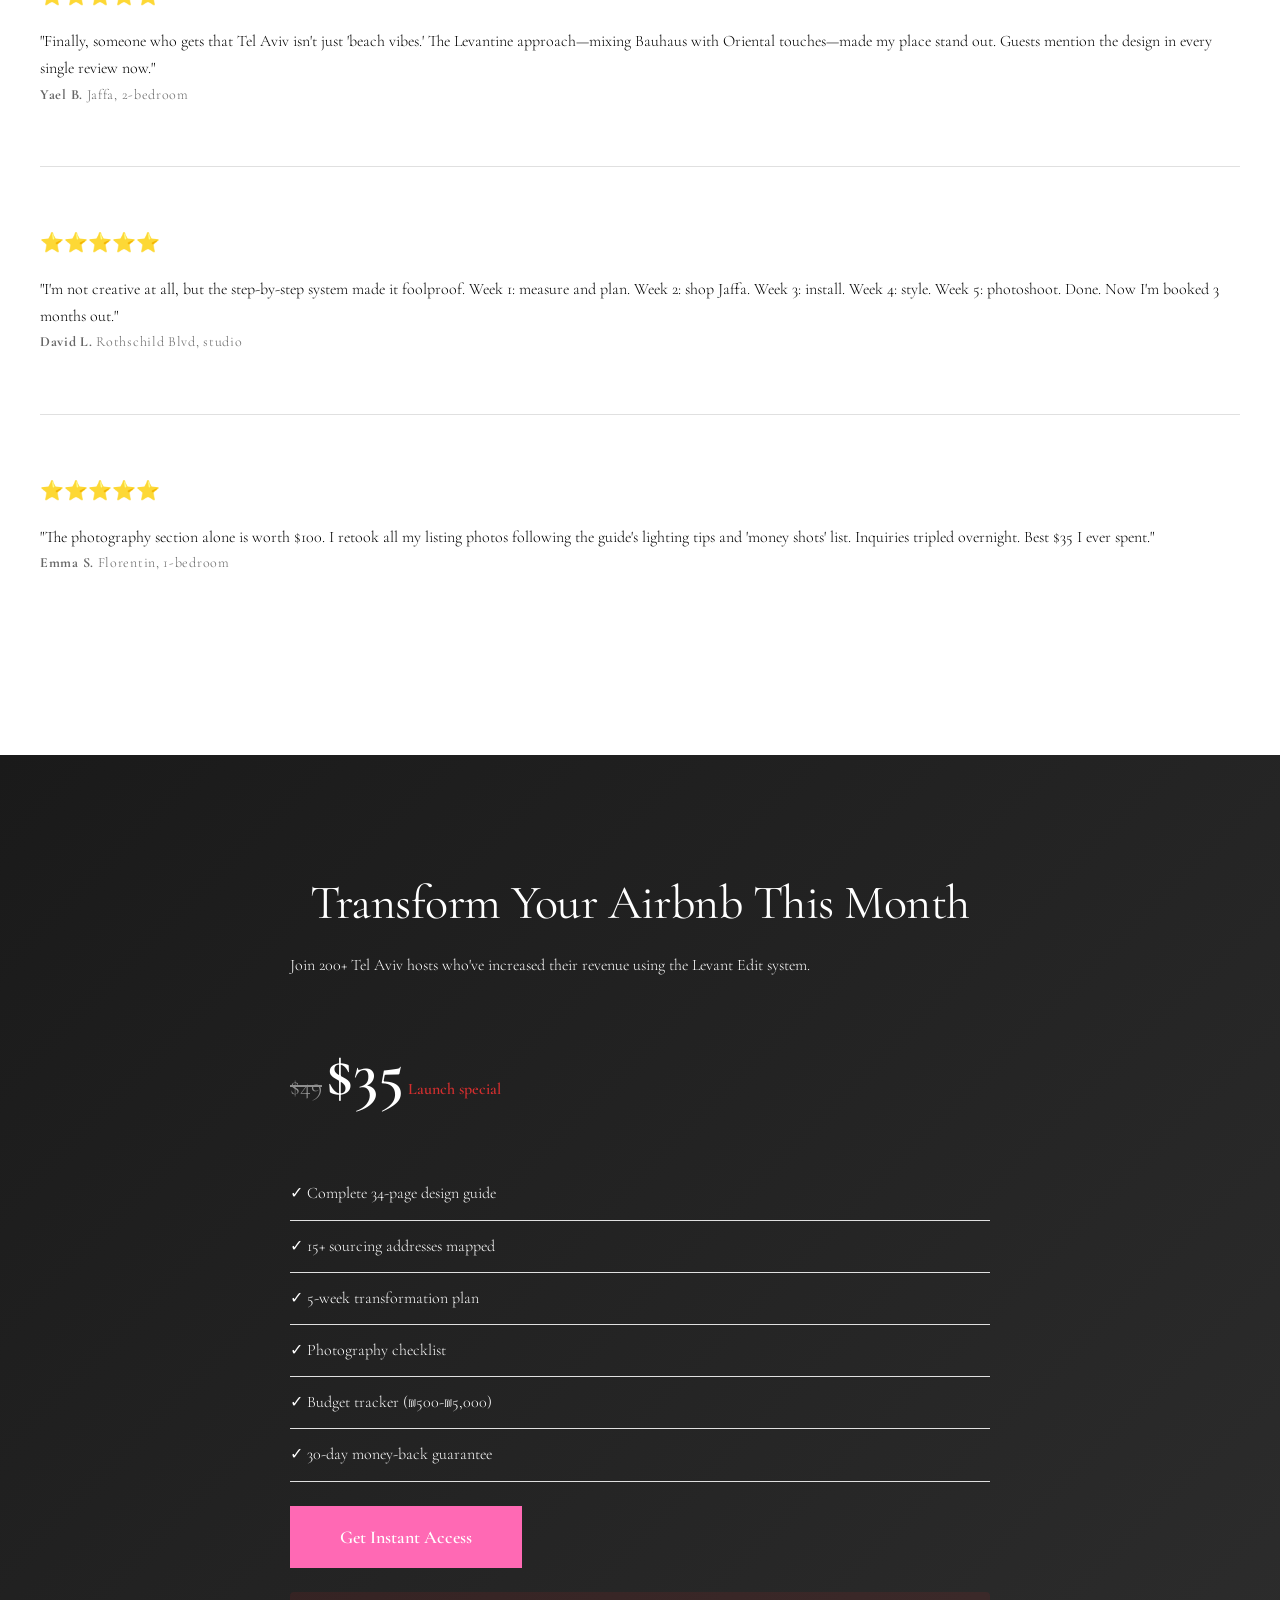
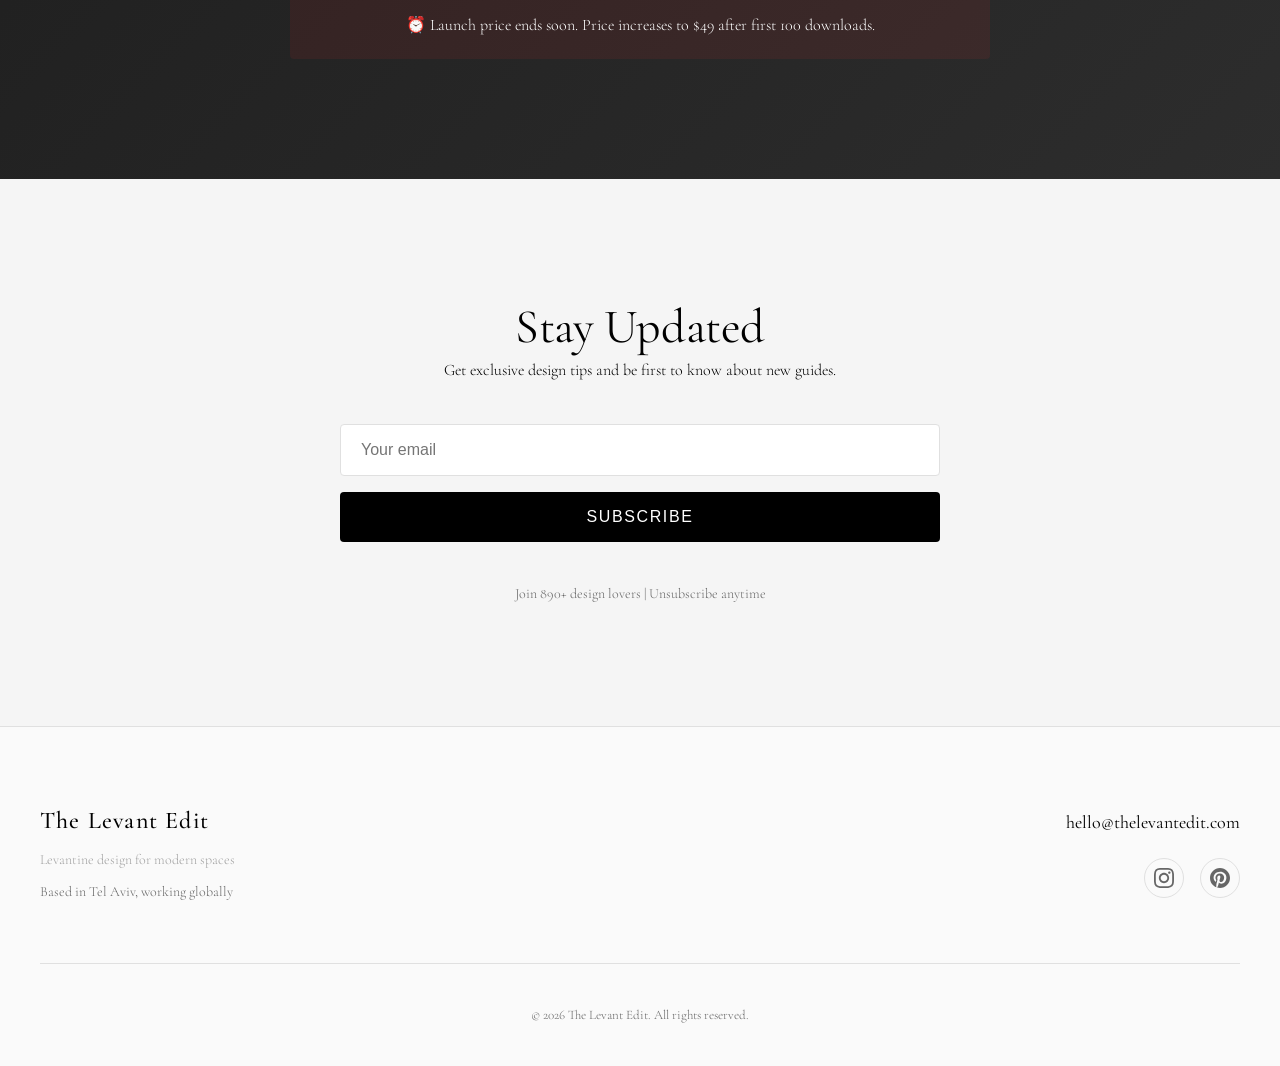
==== commit e773f3ce: "Mise à jour complète du branding et intégrations: - Polices: Cormorant Garamond + Coconat Pro unique" ====
--- a/index.html
+++ b/index.html
@@ -473,7 +473,7 @@
                 
                 <!-- Article 1 -->
                 <article class="blog-card">
-                    <a href="#blog" class="blog-card-link">
+                    <a href="blog-optimiser-petit-espace.html" class="blog-card-link">
                         <div class="blog-image">
                             <img src="blog1.jpg" alt="Petit appartement optimisé">
                             <span class="blog-date">3 Février 2026</span>
@@ -492,7 +492,7 @@
 
                 <!-- Article 2 -->
                 <article class="blog-card">
-                    <a href="#blog" class="blog-card-link">
+                    <a href="blog-erreurs-design.html" class="blog-card-link">
                         <div class="blog-image">
                             <img src="blog2.jpg" alt="Intérieur méditerranéen">
                             <span class="blog-date">10 Février 2026</span>
@@ -511,7 +511,7 @@
 
                 <!-- Article 3 -->
                 <article class="blog-card">
-                    <a href="#blog" class="blog-card-link">
+                    <a href="blog-ambiance-levantine.html" class="blog-card-link">
                         <div class="blog-image">
                             <img src="blog3.jpg" alt="Ambiance levantine">
                             <span class="blog-date">17 Février 2026</span>
@@ -533,8 +533,8 @@
             <!-- Blog Newsletter -->
             <div class="blog-cta">
                 <p>Want more exclusive design tips?</p>
-                <form class="blog-newsletter-form" id="blog-newsletter-form">
-                    <input type="email" placeholder="Your email" required>
+                <form action="https://formspree.io/f/mzdvnojl" method="POST" class="blog-newsletter-form">
+                    <input type="email" name="email" placeholder="Your email" required>
                     <button type="submit" class="btn-primary">Subscribe to Blog</button>
                 </form>
                 <p class="form-note">1 article per week • Unsubscribe anytime</p>
@@ -709,7 +709,7 @@
         <div class="container">
             <h2>Stay Updated</h2>
             <p>Get exclusive design tips and be first to know about new guides.</p>
-            <form id="newsletter-form" class="waitlist-form">
+            <form action="https://formspree.io/f/mzdvnojl" method="POST" class="waitlist-form">
                 <input type="email" name="email" placeholder="Your email" required>
                 <button type="submit" class="btn-primary">Subscribe</button>
             </form>
@@ -717,40 +717,33 @@
         </div>
     </section>
 
-    <!-- Contact -->
-    <section id="contact" class="contact-section">
-        <div class="container">
-            <div class="section-header-center">
-                <h2>Get in Touch</h2>
-                <p>Questions? Want to work together? Let's talk.</p>
-            </div>
-            <div class="contact-info">
-                <p>📧 <a href="/cdn-cgi/l/email-protection#ddb5b8b1b1b29da9b5b8b1b8abbcb3a9b8b9b4a9f3beb2b0"><span class="__cf_email__" data-cfemail="f098959c9c9fb08498959c9586919e8495949984de939f9d">[email&#160;protected]</span></a></p>
-                <p>📍 Based in Tel Aviv, working globally</p>
-            </div>
-        </div>
-    </section>
-
     <!-- Footer -->
-    <footer class="footer">
-        <div class="container">
-            <div class="footer-content">
+    <footer id="contact" class="footer">
+        <div class="container">
+            <div class="footer-main">
                 <div class="footer-brand">
                     <h3>The Levant Edit</h3>
                     <p class="footer-tagline">Levantine design for modern spaces</p>
-                </div>
-                <div class="footer-links">
-                    <h4>Quick Links</h4>
-                    <a href="#services">Services</a>
-                    <a href="#airbnb">Guide</a>
-                    <a href="#blog">Blog</a>
-                    <a href="#contact">Contact</a>
-                </div>
-                <div class="footer-social">
-                    <a href="https://instagram.com/thelevantedit" target="_blank" rel="noopener">Instagram</a>
-                    <a href="https://pinterest.com/thelevantedit" target="_blank" rel="noopener">Pinterest</a>
-                </div>
-            </div>
+                    <p class="footer-location">Based in Tel Aviv, working globally</p>
+                </div>
+
+                <div class="footer-contact">
+                    <a href="mailto:hello@thelevantedit.com" class="footer-email">hello@thelevantedit.com</a>
+                    <div class="footer-social">
+                        <a href="https://www.instagram.com/the.levantedit/" target="_blank" rel="noopener" aria-label="Instagram">
+                            <svg width="24" height="24" viewBox="0 0 24 24" fill="currentColor">
+                                <path d="M12 2.163c3.204 0 3.584.012 4.85.07 3.252.148 4.771 1.691 4.919 4.919.058 1.265.069 1.645.069 4.849 0 3.205-.012 3.584-.069 4.849-.149 3.225-1.664 4.771-4.919 4.919-1.266.058-1.644.07-4.85.07-3.204 0-3.584-.012-4.849-.07-3.26-.149-4.771-1.699-4.919-4.92-.058-1.265-.07-1.644-.07-4.849 0-3.204.013-3.583.07-4.849.149-3.227 1.664-4.771 4.919-4.919 1.266-.057 1.645-.069 4.849-.069zm0-2.163c-3.259 0-3.667.014-4.947.072-4.358.2-6.78 2.618-6.98 6.98-.059 1.281-.073 1.689-.073 4.948 0 3.259.014 3.668.072 4.948.2 4.358 2.618 6.78 6.98 6.98 1.281.058 1.689.072 4.948.072 3.259 0 3.668-.014 4.948-.072 4.354-.2 6.782-2.618 6.979-6.98.059-1.28.073-1.689.073-4.948 0-3.259-.014-3.667-.072-4.947-.196-4.354-2.617-6.78-6.979-6.98-1.281-.059-1.69-.073-4.949-.073zm0 5.838c-3.403 0-6.162 2.759-6.162 6.162s2.759 6.163 6.162 6.163 6.162-2.759 6.162-6.163c0-3.403-2.759-6.162-6.162-6.162zm0 10.162c-2.209 0-4-1.79-4-4 0-2.209 1.791-4 4-4s4 1.791 4 4c0 2.21-1.791 4-4 4zm6.406-11.845c-.796 0-1.441.645-1.441 1.44s.645 1.44 1.441 1.44c.795 0 1.439-.645 1.439-1.44s-.644-1.44-1.439-1.44z"/>
+                            </svg>
+                        </a>
+                        <a href="https://www.pinterest.com/0iwkefr9bby8pv0y3em5alp1oxomv9/?actingBusinessId=1089871315982472611" target="_blank" rel="noopener" aria-label="Pinterest">
+                            <svg width="24" height="24" viewBox="0 0 24 24" fill="currentColor">
+                                <path d="M12 0c-6.627 0-12 5.372-12 12 0 5.084 3.163 9.426 7.627 11.174-.105-.949-.2-2.405.042-3.441.218-.937 1.407-5.965 1.407-5.965s-.359-.719-.359-1.782c0-1.668.967-2.914 2.171-2.914 1.023 0 1.518.769 1.518 1.69 0 1.029-.655 2.568-.994 3.995-.283 1.194.599 2.169 1.777 2.169 2.133 0 3.772-2.249 3.772-5.495 0-2.873-2.064-4.882-5.012-4.882-3.414 0-5.418 2.561-5.418 5.207 0 1.031.397 2.138.893 2.738.098.119.112.224.083.345l-.333 1.36c-.053.22-.174.267-.402.161-1.499-.698-2.436-2.889-2.436-4.649 0-3.785 2.75-7.262 7.929-7.262 4.163 0 7.398 2.967 7.398 6.931 0 4.136-2.607 7.464-6.227 7.464-1.216 0-2.359-.631-2.75-1.378l-.748 2.853c-.271 1.043-1.002 2.35-1.492 3.146 1.124.347 2.317.535 3.554.535 6.627 0 12-5.373 12-12 0-6.628-5.373-12-12-12z"/>
+                            </svg>
+                        </a>
+                    </div>
+                </div>
+            </div>
+
             <div class="footer-bottom">
                 <p>&copy; 2026 The Levant Edit. All rights reserved.</p>
             </div>
@@ -763,8 +756,8 @@
             <button class="popup-close" onclick="closeExitPopup()">×</button>
             <h3>Wait! Get 20% Off Your First Purchase</h3>
             <p>Join our newsletter and get exclusive design tips + your discount code.</p>
-            <form id="exit-email-form" class="popup-form">
-                <input type="email" placeholder="Your email" required>
+            <form action="https://formspree.io/f/mzdvnojl" method="POST" class="popup-form">
+                <input type="email" name="email" placeholder="Your email" required>
                 <button type="submit" class="btn-primary">Get My 20% Off</button>
             </form>
             <p class="form-note">Unsubscribe anytime. Code: LEVANT20</p>
--- a/styles.css
+++ b/styles.css
@@ -2,6 +2,10 @@
    THE LEVANT EDIT - LUXURY MINIMALIST
    Inspired by Aman.com
    ======================================== */
+
+/* Fonts */
+@import url('https://fonts.googleapis.com/css2?family=Cormorant+Garamond:wght@300;400;500;600;700&display=swap');
+@import url('https://fonts.cdnfonts.com/css/coconat-pro');
 
 :root {
     --white: #FFFFFF;
@@ -24,7 +28,7 @@
 }
 
 body {
-    font-family: 'Inter', -apple-system, sans-serif;
+    font-family: 'Coconat Pro', 'Cormorant Garamond', serif;
     color: var(--black);
     line-height: 1.7;
     font-size: 16px;
@@ -543,42 +547,81 @@
 .footer {
     padding: 80px 0 40px;
     border-top: 1px solid var(--mid-grey);
-}
-
-.footer-content {
-    display: grid;
-    grid-template-columns: 2fr repeat(3, 1fr);
+    background: var(--off-white);
+}
+
+.footer-main {
+    display: flex;
+    justify-content: space-between;
+    align-items: flex-start;
+    margin-bottom: 60px;
     gap: 60px;
-    margin-bottom: 60px;
-}
-
-.footer-logo {
+}
+
+.footer-brand h3 {
     font-family: 'Cormorant Garamond', serif;
+    font-size: 24px;
+    font-weight: 500;
+    letter-spacing: 0.05em;
+    margin-bottom: 12px;
+}
+
+.footer-tagline {
+    font-size: 14px;
+    color: var(--dark-grey);
+    margin-bottom: 8px;
+}
+
+.footer-location {
+    font-size: 14px;
+    color: var(--dark-grey);
+}
+
+.footer-contact {
+    text-align: right;
+}
+
+.footer-email {
     font-size: 18px;
-    font-weight: 500;
-    letter-spacing: 0.15em;
-    text-transform: uppercase;
-    margin-bottom: 16px;
-}
-
-.footer-col p {
-    color: var(--dark-grey);
-    font-size: 14px;
-}
-
-.footer-col h4 {
-    font-size: 14px;
     font-weight: 400;
-    letter-spacing: 0.1em;
-    text-transform: uppercase;
+    display: block;
     margin-bottom: 20px;
-}
-
-.footer-col a {
-    display: block;
-    font-size: 14px;
-    color: var(--dark-grey);
-    margin-bottom: 12px;
+    transition: opacity 0.3s ease;
+}
+
+.footer-email:hover {
+    opacity: 0.6;
+}
+
+.footer-social {
+    display: flex;
+    gap: 20px;
+    justify-content: flex-end;
+}
+
+.footer-social a {
+    width: 40px;
+    height: 40px;
+    display: flex;
+    align-items: center;
+    justify-content: center;
+    border: 1px solid var(--mid-grey);
+    border-radius: 50%;
+    transition: all 0.3s ease;
+    color: var(--black);
+}
+
+.footer-social a:hover {
+    background: var(--black);
+    color: var(--white);
+    border-color: var(--black);
+    opacity: 1;
+    transform: translateY(-2px);
+}
+
+.footer-social svg {
+    width: 20px;
+    height: 20px;
 }
 
 .footer-bottom {
@@ -647,9 +690,17 @@
         grid-template-columns: 1fr;
     }
     
-    .footer-content {
-        grid-template-columns: 1fr;
+    .footer-main {
+        flex-direction: column;
         gap: 40px;
+    }
+
+    .footer-contact {
+        text-align: left;
+    }
+
+    .footer-social {
+        justify-content: flex-start;
     }
 }
 /* Photo Showcase */
@@ -2080,16 +2131,241 @@
         grid-template-columns: 1fr;
         gap: 30px;
     }
-    
+
     .blog-newsletter-form {
         flex-direction: column;
     }
-    
+
     .blog-newsletter-form button {
         width: 100%;
     }
-    
+
     .blog-image {
         height: 220px;
     }
 }
+
+/* ========== BLOG ARTICLE PAGE STYLES ========== */
+
+/* Article Header */
+.blog-article-header {
+    padding: 140px 0 40px;
+    background: var(--off-white);
+}
+
+.back-link {
+    display: inline-block;
+    font-size: 14px;
+    color: var(--dark-grey);
+    margin-bottom: 20px;
+    transition: color 0.3s ease;
+}
+
+.back-link:hover {
+    color: var(--black);
+    opacity: 1;
+}
+
+.article-category {
+    display: inline-block;
+    font-size: 12px;
+    text-transform: uppercase;
+    letter-spacing: 0.1em;
+    color: var(--dark-grey);
+    margin-bottom: 20px;
+    font-weight: 600;
+}
+
+.blog-article-header h1 {
+    font-size: clamp(2rem, 5vw, 3.5rem);
+    margin-bottom: 20px;
+    line-height: 1.2;
+}
+
+.article-meta {
+    display: flex;
+    gap: 10px;
+    font-size: 14px;
+    color: var(--dark-grey);
+}
+
+/* Featured Image */
+.article-featured-image {
+    padding: 0;
+    margin-bottom: 60px;
+}
+
+.article-featured-image img {
+    width: 100%;
+    max-height: 600px;
+    object-fit: cover;
+}
+
+/* Article Content */
+.blog-article {
+    padding: 0 0 80px;
+}
+
+.article-content {
+    font-size: 1.1rem;
+    line-height: 1.8;
+    color: var(--black);
+}
+
+.lead-paragraph {
+    font-size: 1.3rem;
+    line-height: 1.7;
+    color: var(--dark-grey);
+    margin-bottom: 40px;
+    font-weight: 400;
+}
+
+.article-content h2 {
+    font-size: 2rem;
+    margin: 50px 0 20px;
+    line-height: 1.3;
+}
+
+.article-content p {
+    margin-bottom: 24px;
+}
+
+.article-content strong {
+    font-weight: 600;
+    color: var(--black);
+}
+
+/* Article CTA Box */
+.article-cta-box {
+    background: linear-gradient(135deg, #1a1a1a 0%, #2d2d2d 100%);
+    padding: 60px;
+    border-radius: 8px;
+    text-align: center;
+    margin: 60px 0;
+    color: var(--white);
+}
+
+.article-cta-box h3 {
+    color: var(--white);
+    margin-bottom: 16px;
+}
+
+.article-cta-box p {
+    color: rgba(255, 255, 255, 0.9);
+    margin-bottom: 30px;
+    font-size: 1.1rem;
+}
+
+/* Share Section */
+.article-share {
+    padding: 40px 0;
+    border-top: 1px solid var(--mid-grey);
+    border-bottom: 1px solid var(--mid-grey);
+    margin: 60px 0;
+}
+
+.article-share p {
+    margin-bottom: 20px;
+    font-size: 1rem;
+}
+
+.share-buttons {
+    display: flex;
+    gap: 15px;
+}
+
+.share-btn {
+    padding: 10px 20px;
+    background: var(--off-white);
+    border: 1px solid var(--mid-grey);
+    border-radius: 4px;
+    font-size: 14px;
+    transition: all 0.3s ease;
+}
+
+.share-btn:hover {
+    background: var(--black);
+    color: var(--white);
+    border-color: var(--black);
+    opacity: 1;
+}
+
+/* Related Articles */
+.related-articles {
+    margin-top: 80px;
+}
+
+.related-articles h3 {
+    margin-bottom: 30px;
+    font-size: 2rem;
+}
+
+.related-grid {
+    display: grid;
+    grid-template-columns: repeat(2, 1fr);
+    gap: 30px;
+}
+
+.related-card {
+    display: block;
+    background: var(--off-white);
+    border-radius: 4px;
+    overflow: hidden;
+    transition: transform 0.3s ease, box-shadow 0.3s ease;
+}
+
+.related-card:hover {
+    transform: translateY(-5px);
+    box-shadow: 0 10px 30px rgba(0, 0, 0, 0.1);
+}
+
+.related-card img {
+    width: 100%;
+    height: 200px;
+    object-fit: cover;
+}
+
+.related-card h4 {
+    padding: 20px;
+    font-size: 1.2rem;
+}
+
+/* Responsive Article */
+@media (max-width: 768px) {
+    .blog-article-header {
+        padding: 100px 0 30px;
+    }
+
+    .blog-article-header h1 {
+        font-size: 1.8rem;
+    }
+
+    .article-featured-image img {
+        max-height: 300px;
+    }
+
+    .article-content {
+        font-size: 1rem;
+    }
+
+    .lead-paragraph {
+        font-size: 1.1rem;
+    }
+
+    .article-content h2 {
+        font-size: 1.5rem;
+        margin: 30px 0 15px;
+    }
+
+    .article-cta-box {
+        padding: 40px 30px;
+    }
+
+    .share-buttons {
+        flex-wrap: wrap;
+    }
+
+    .related-grid {
+        grid-template-columns: 1fr;
+    }
+}
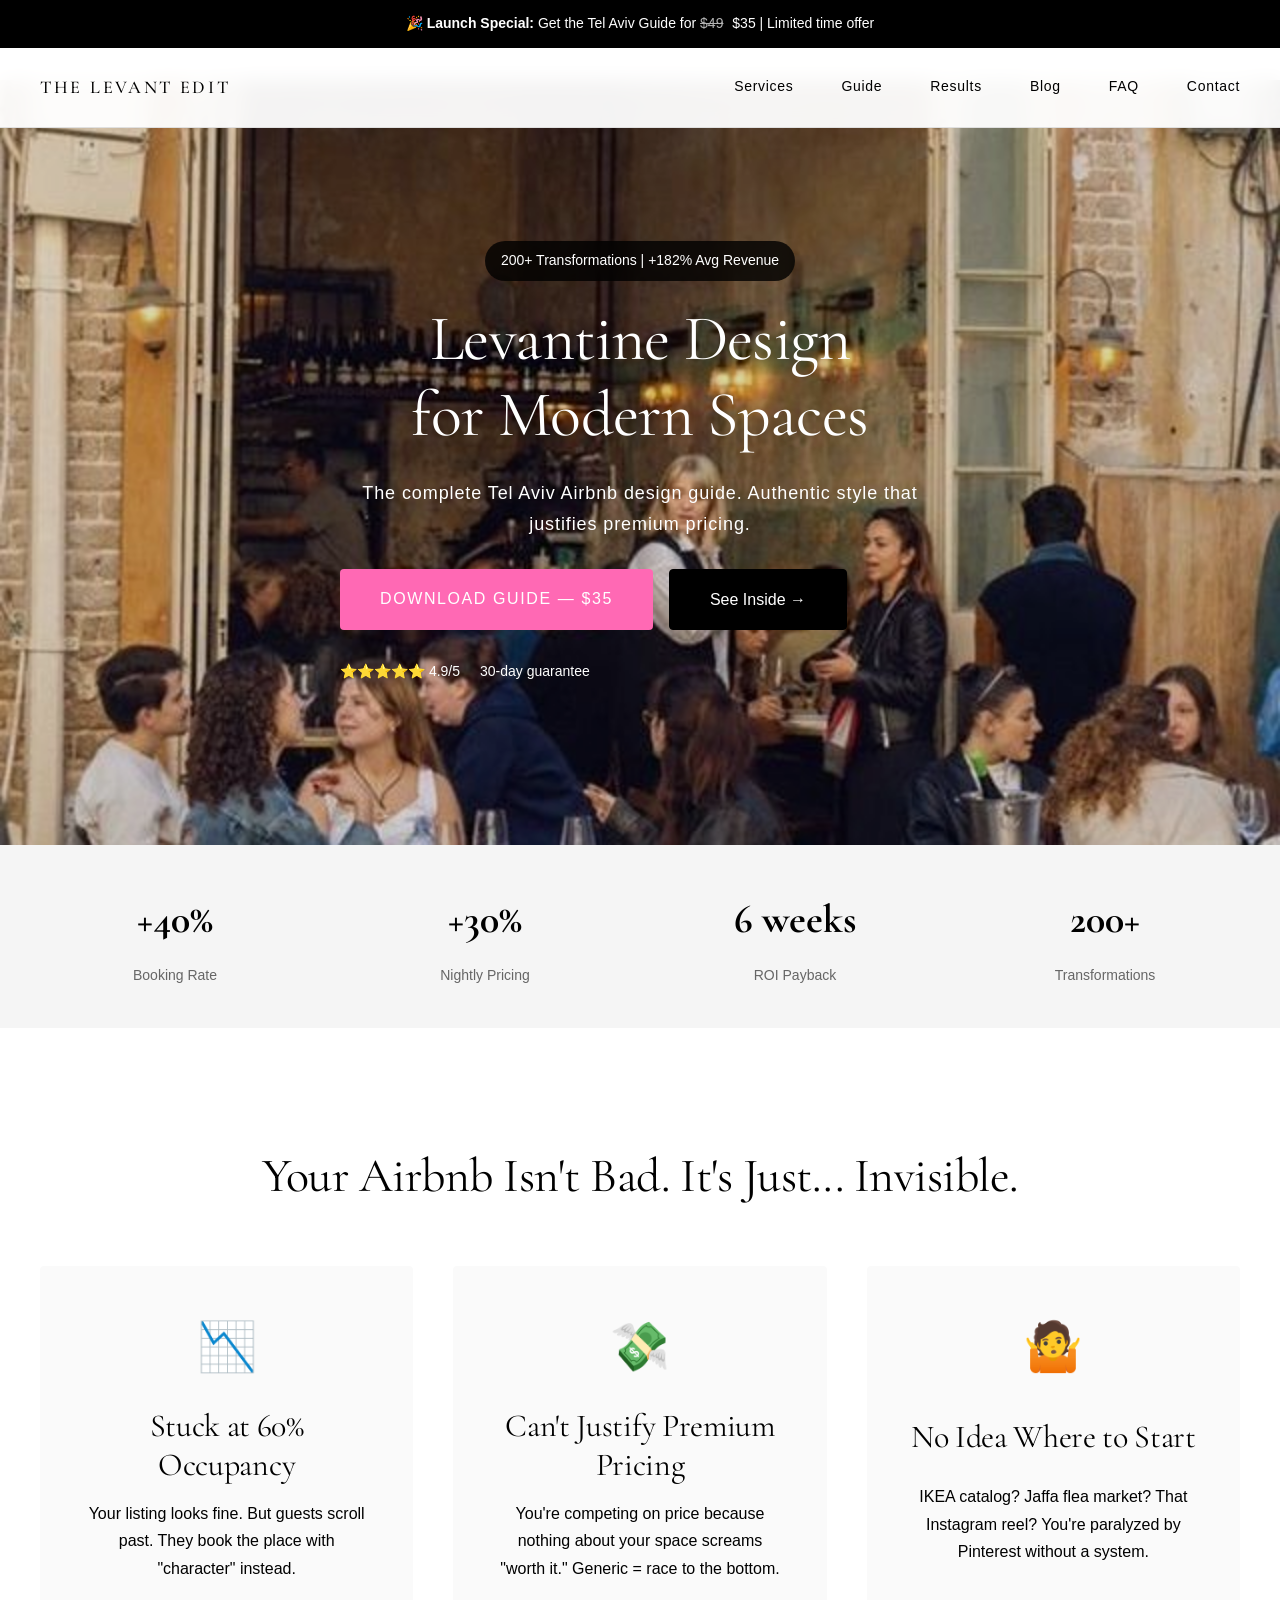
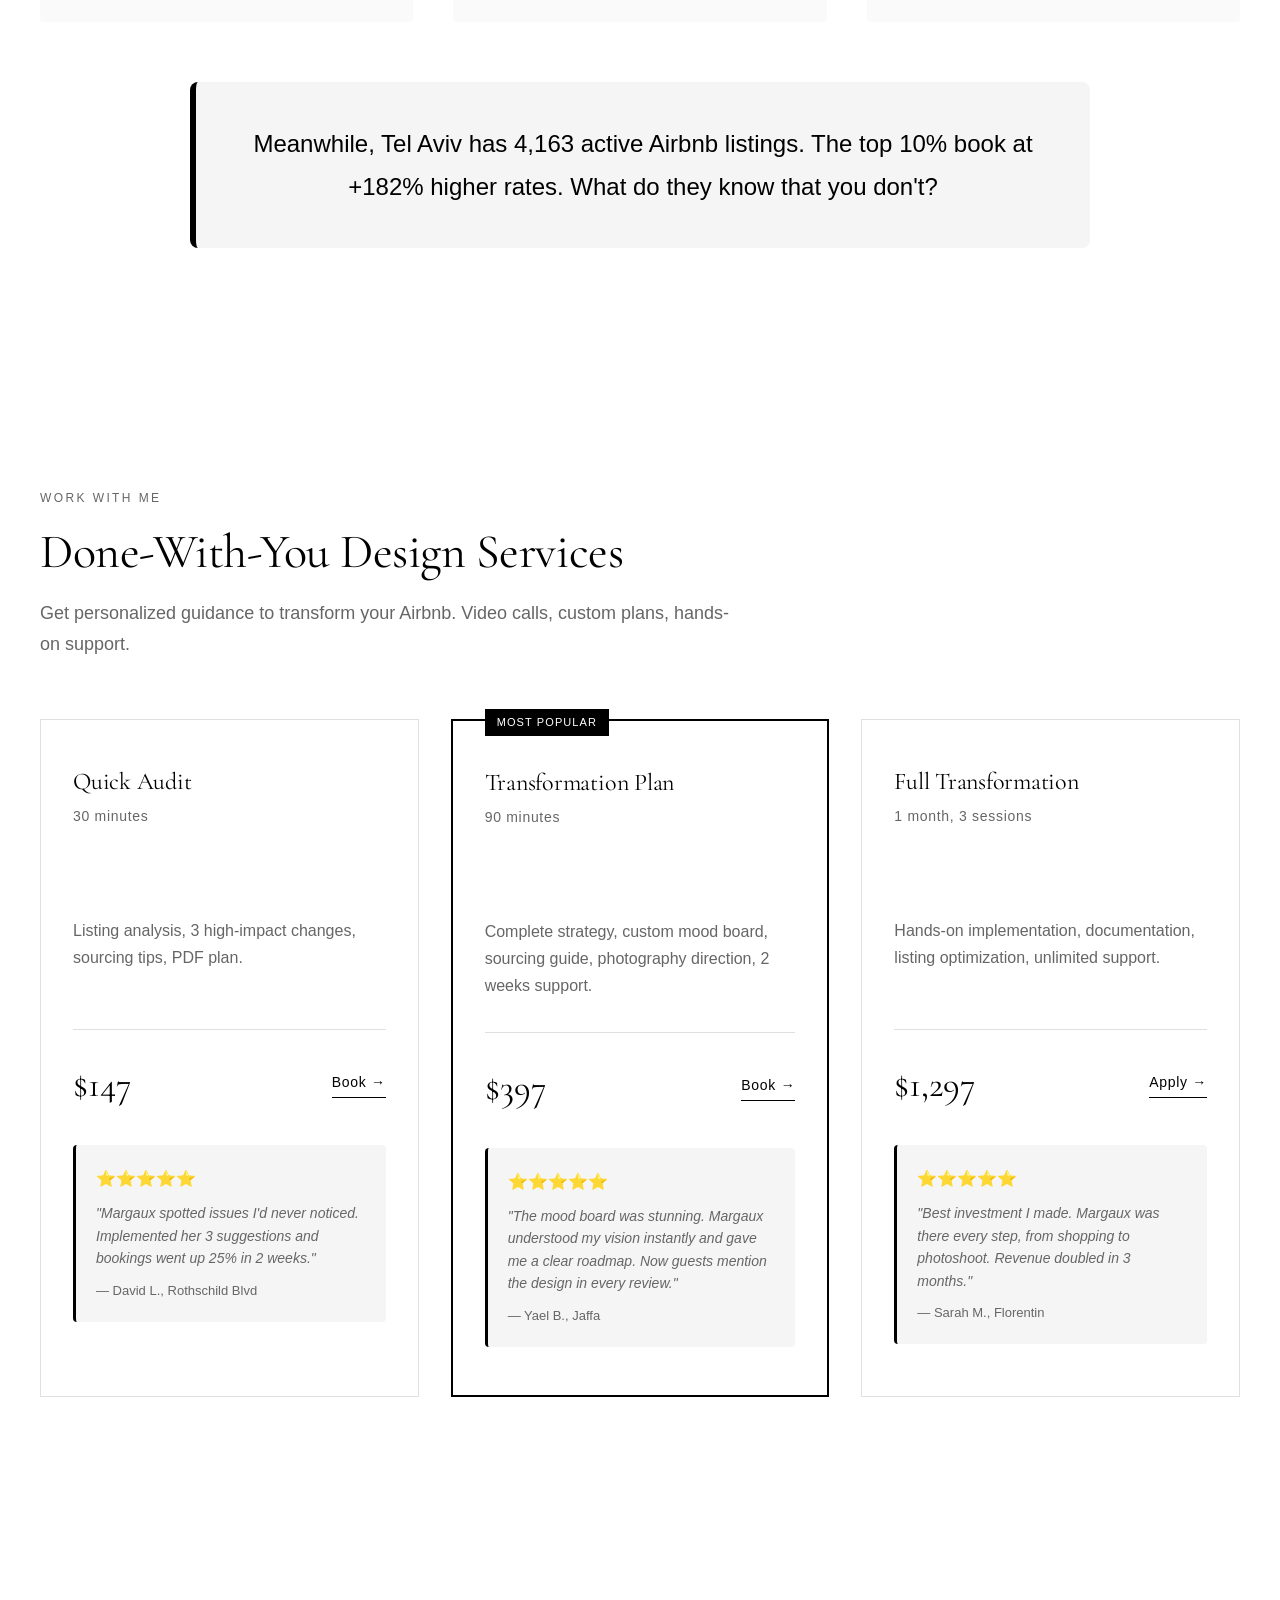
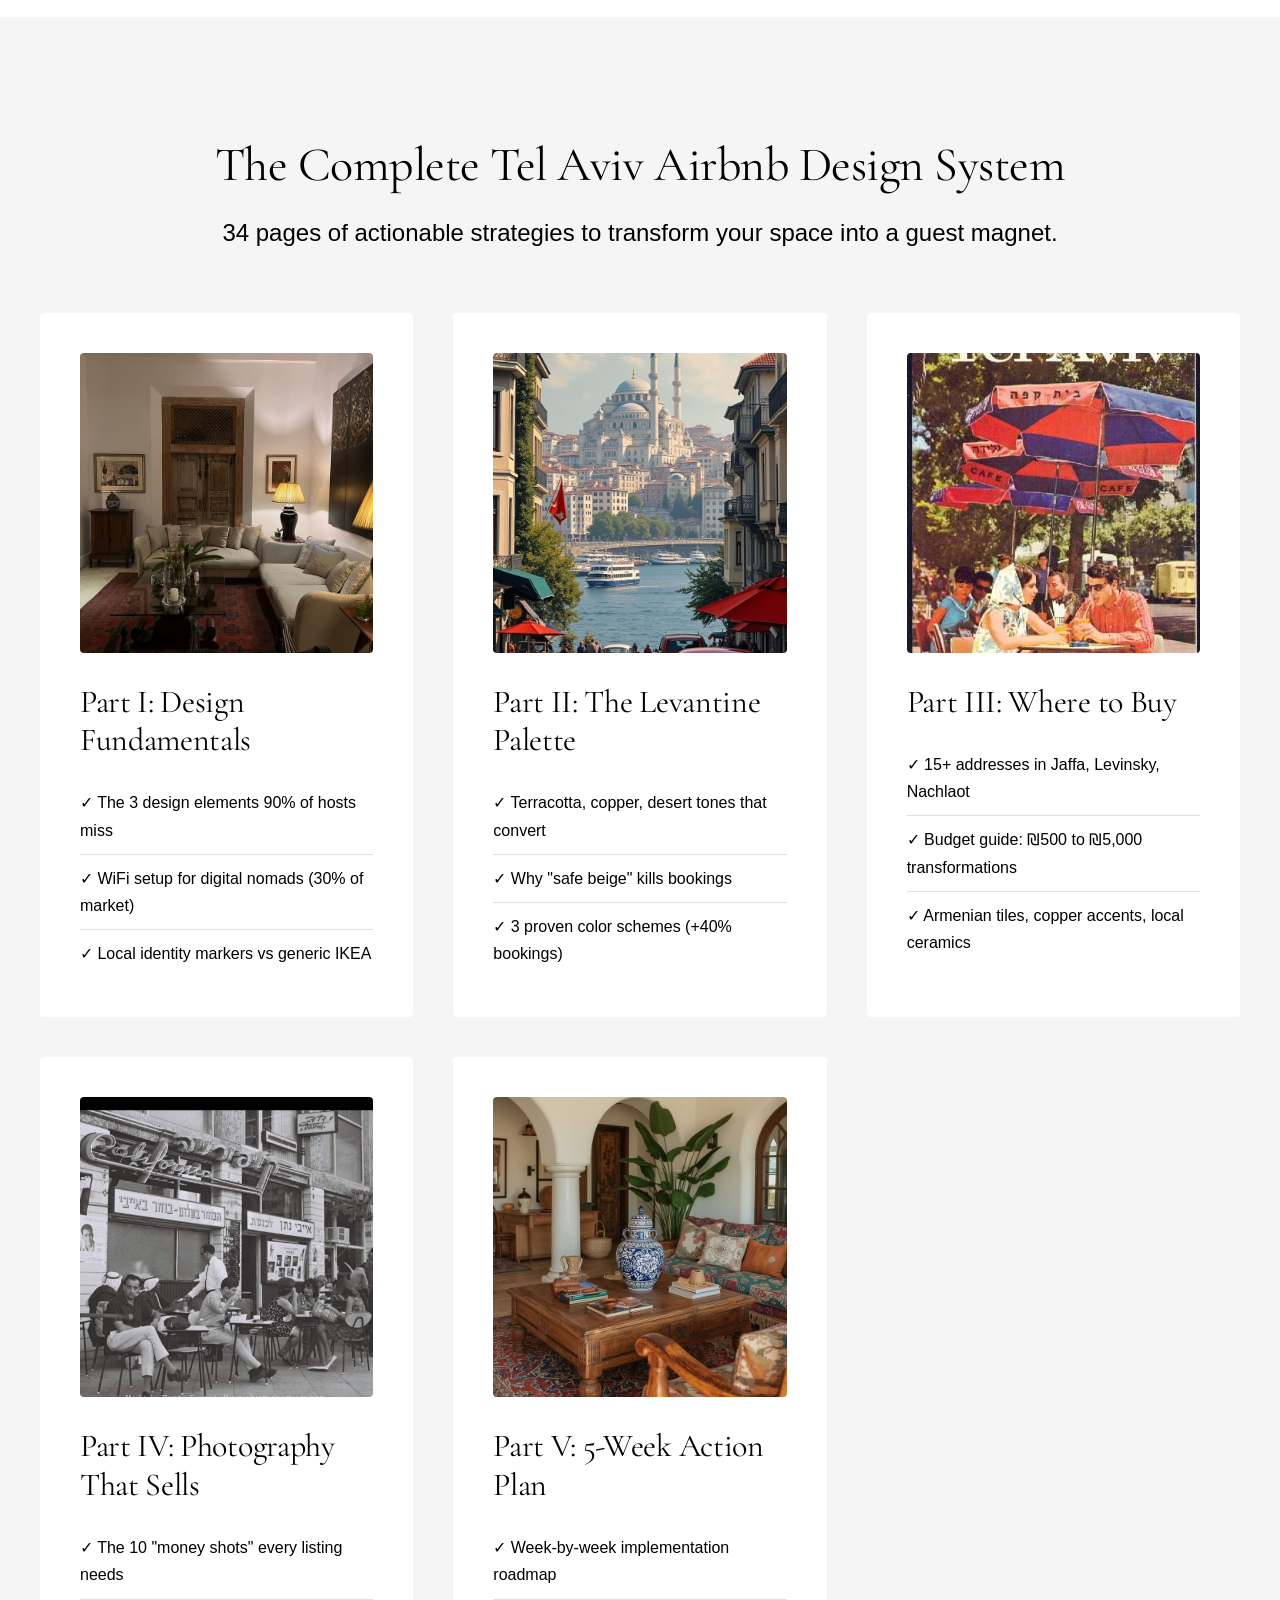
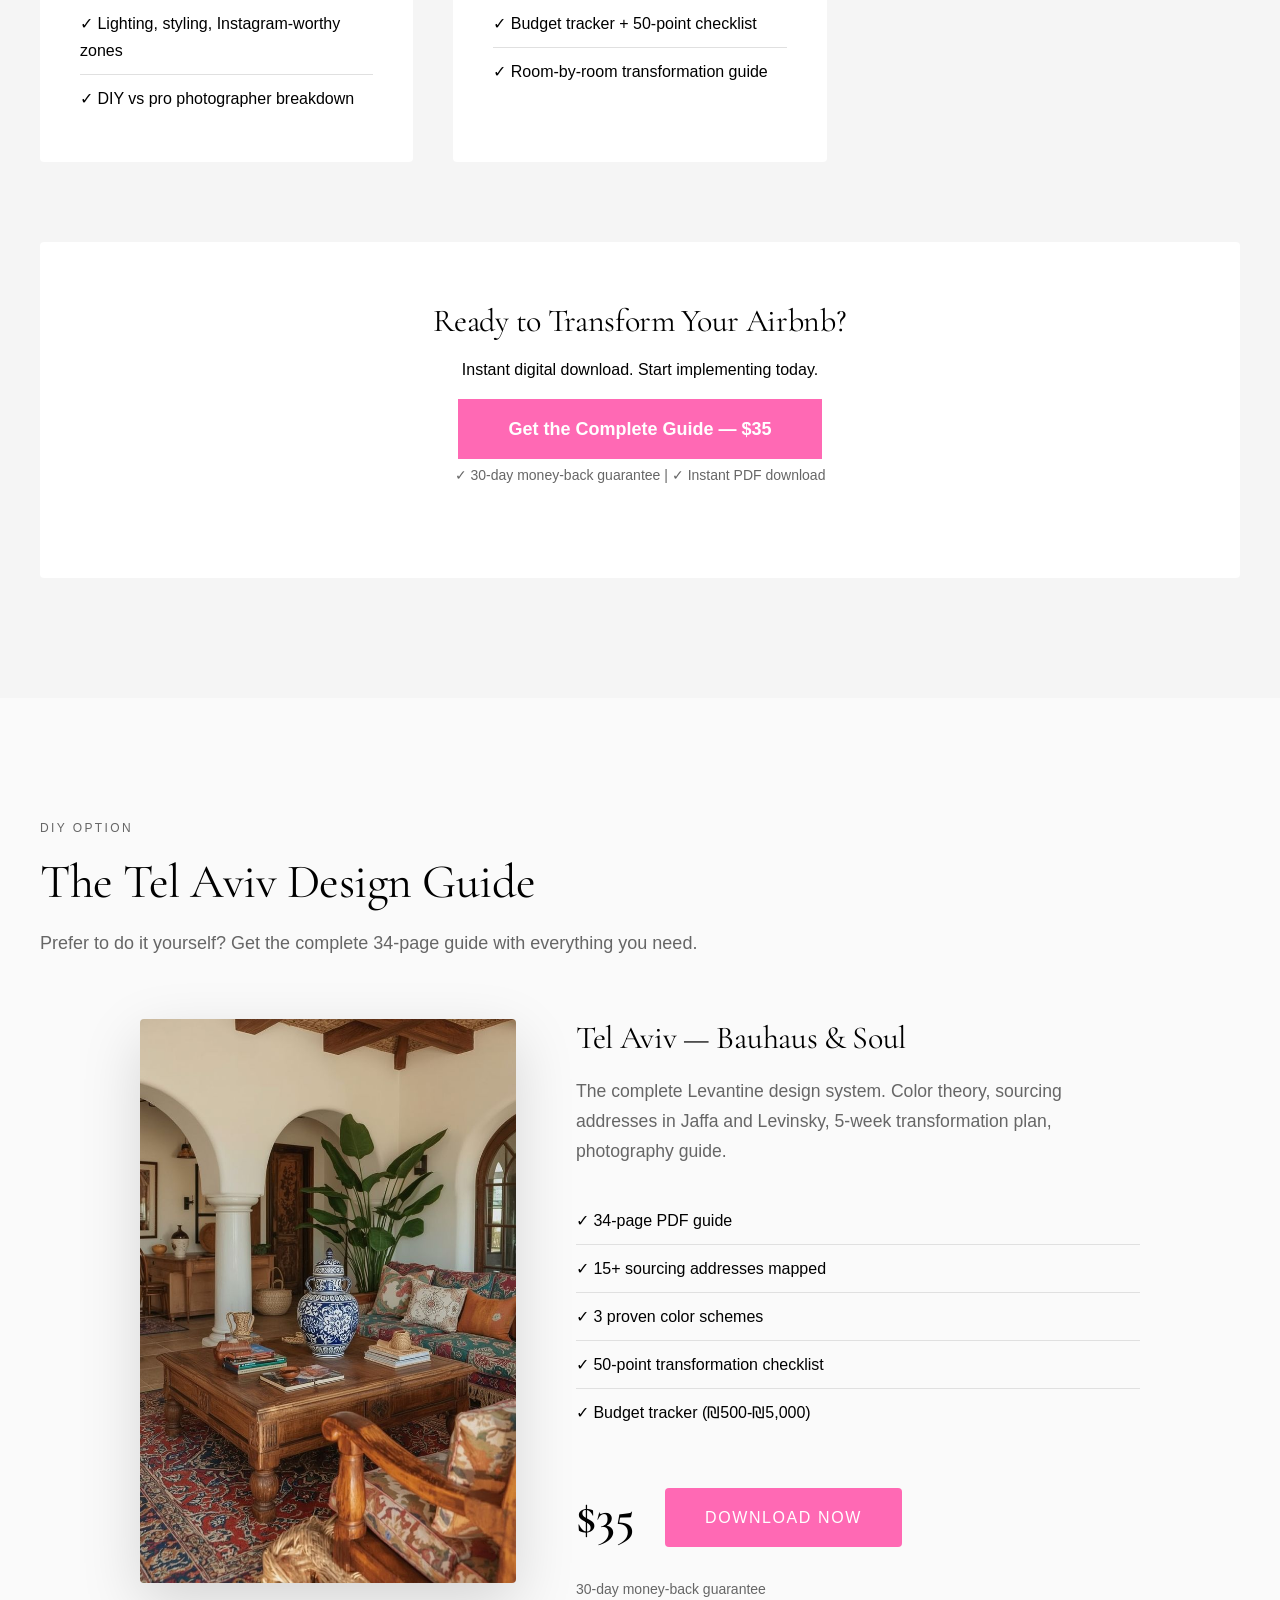
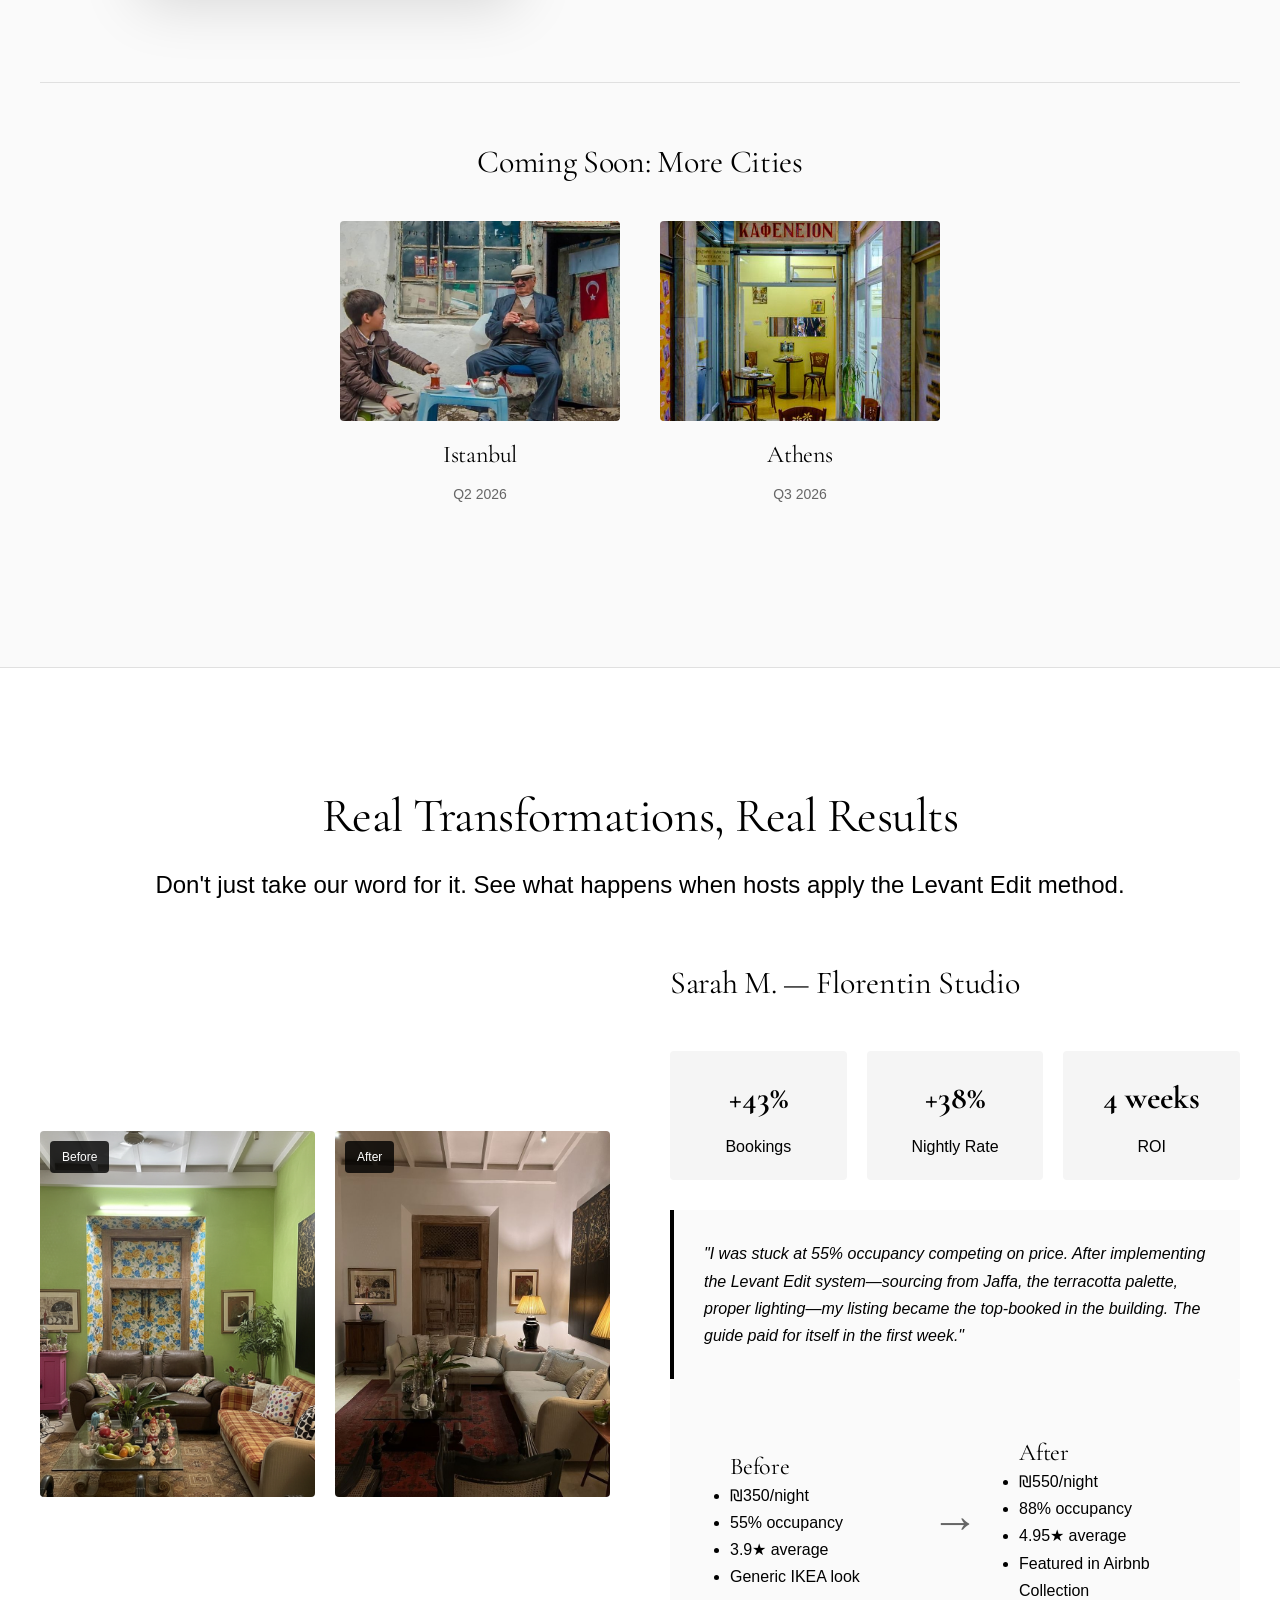
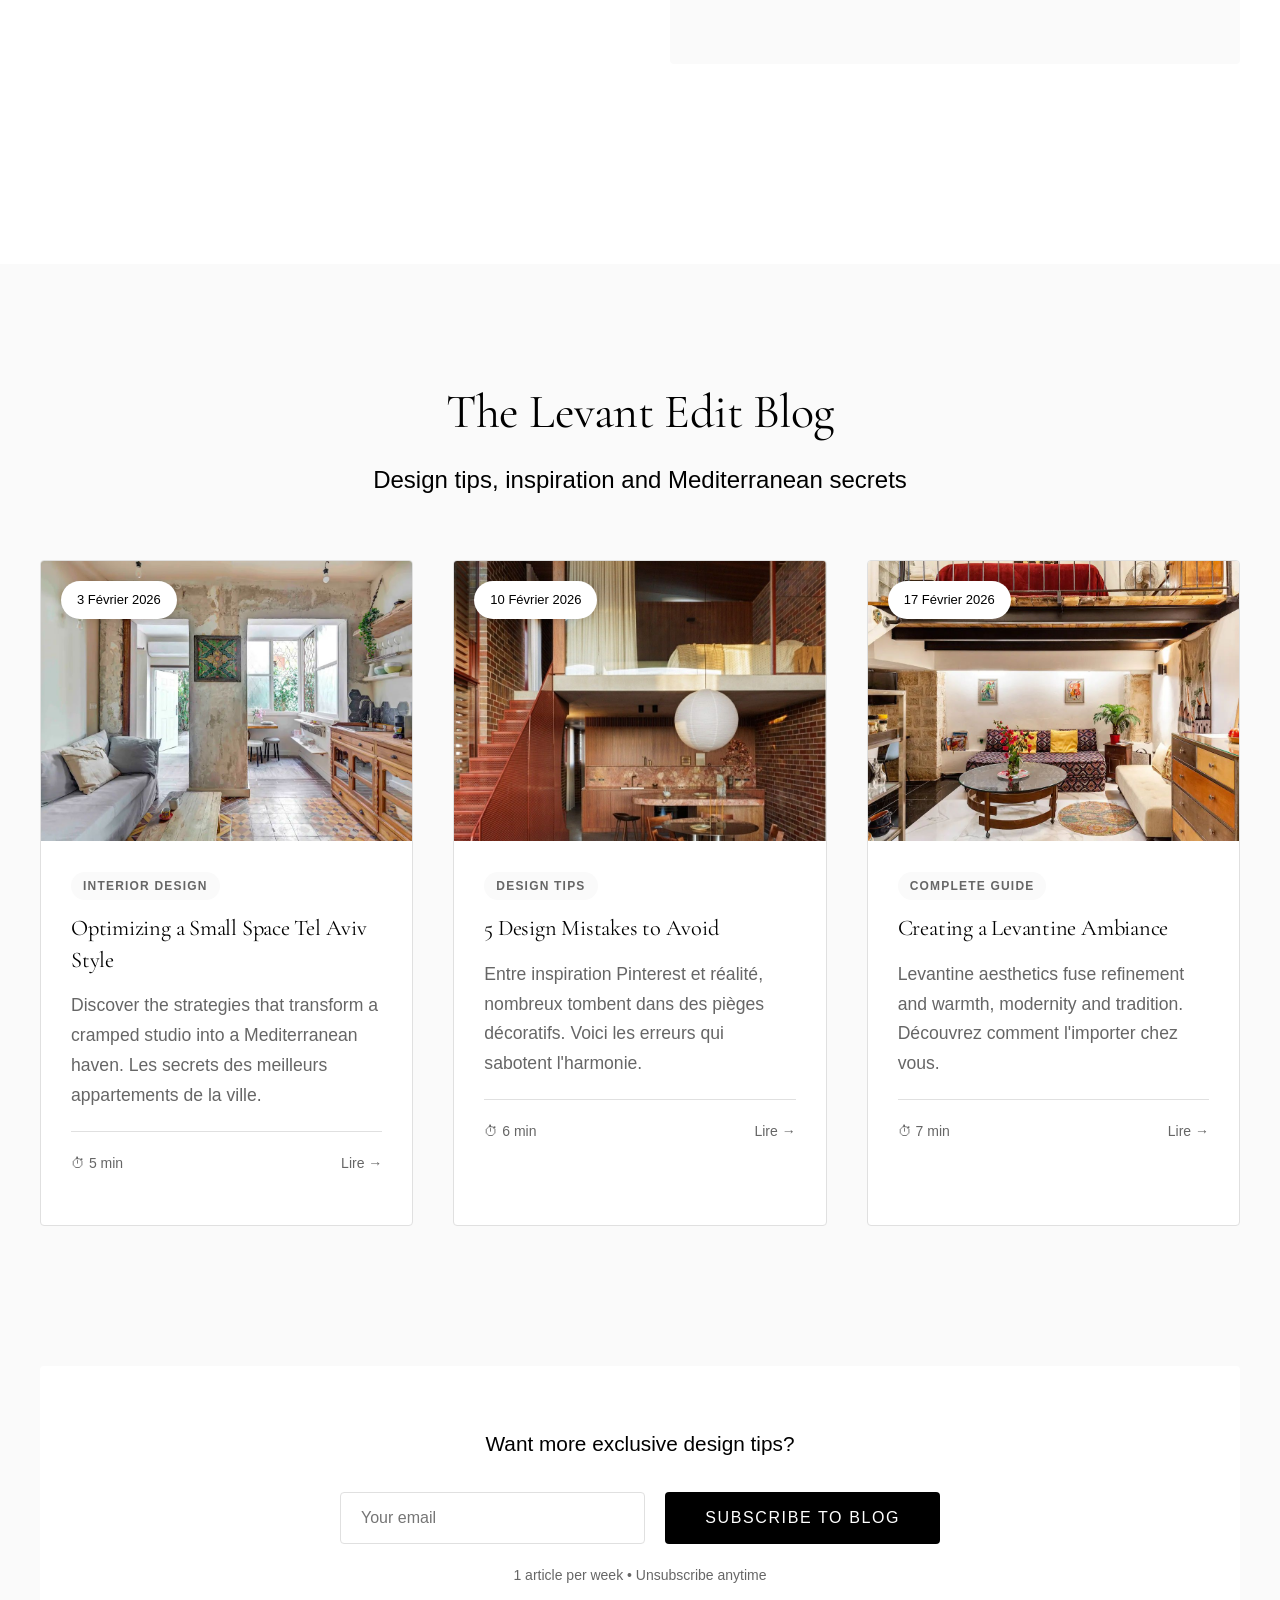
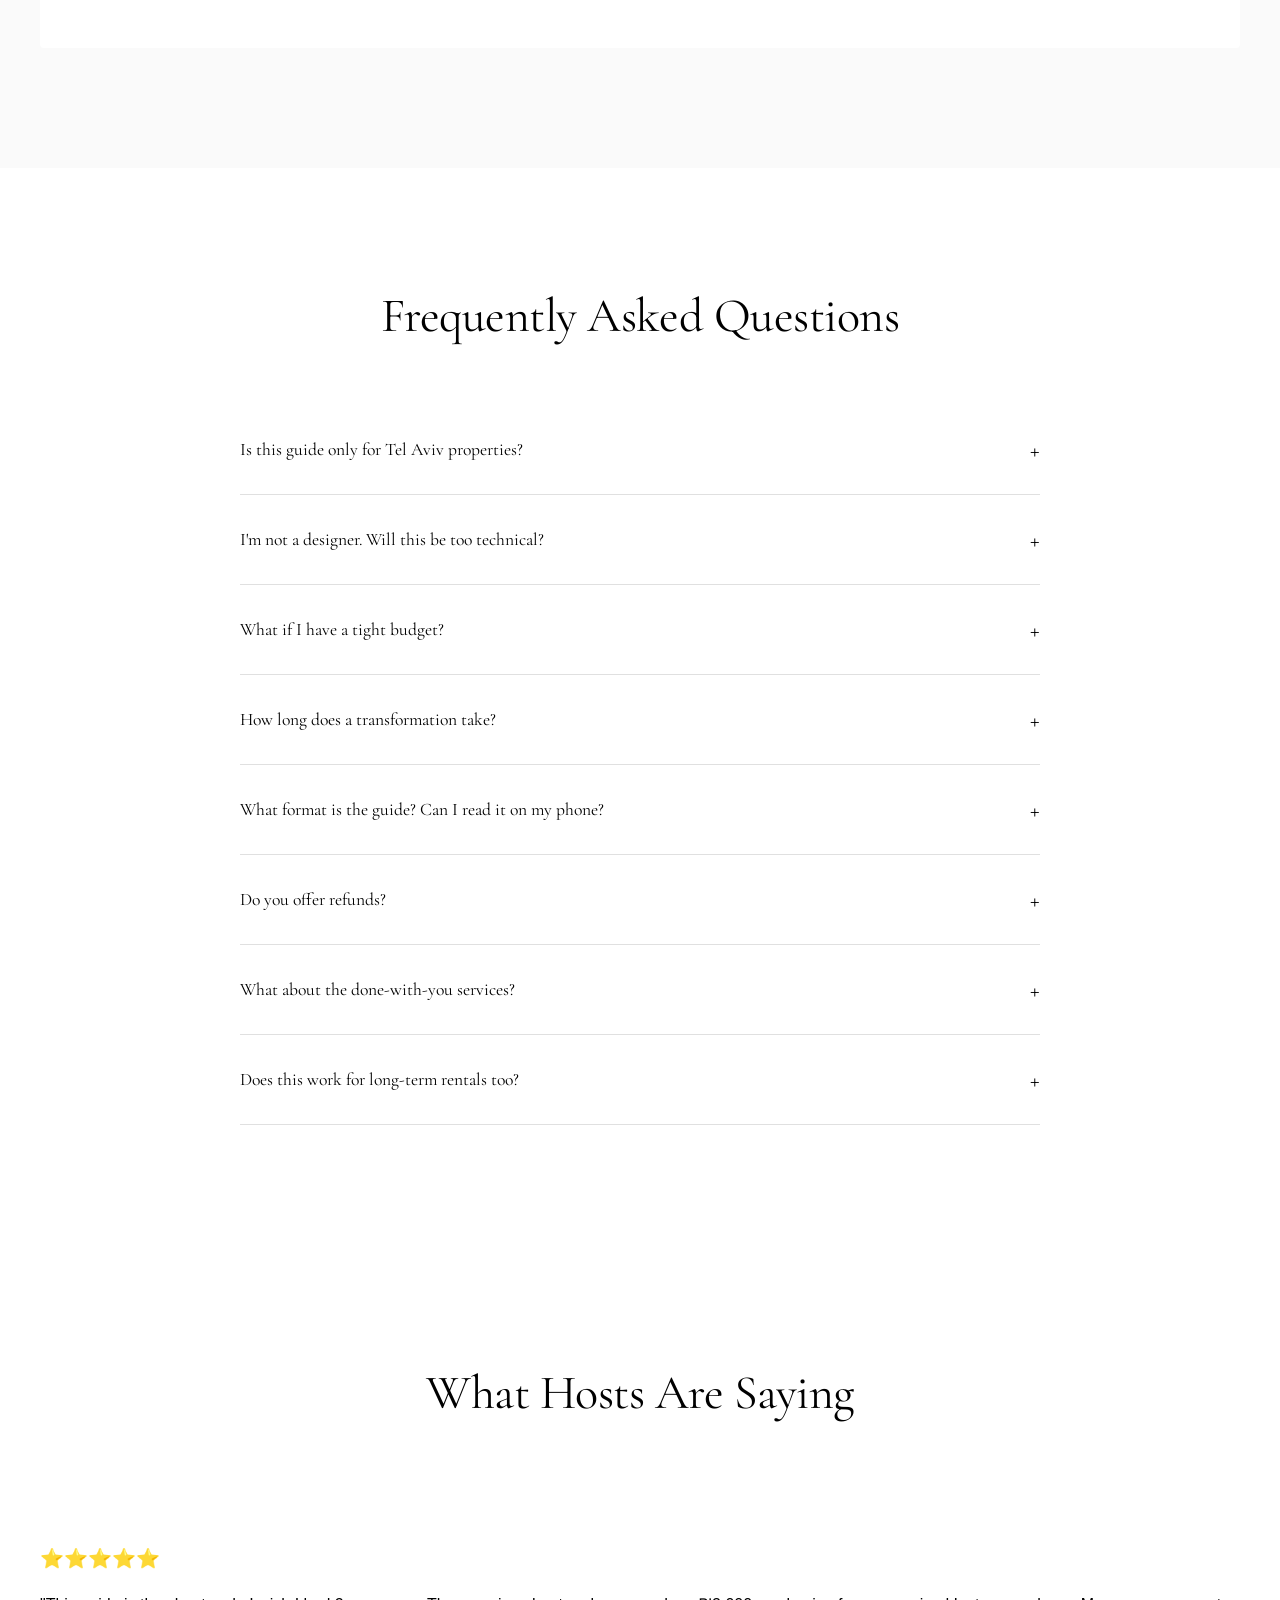
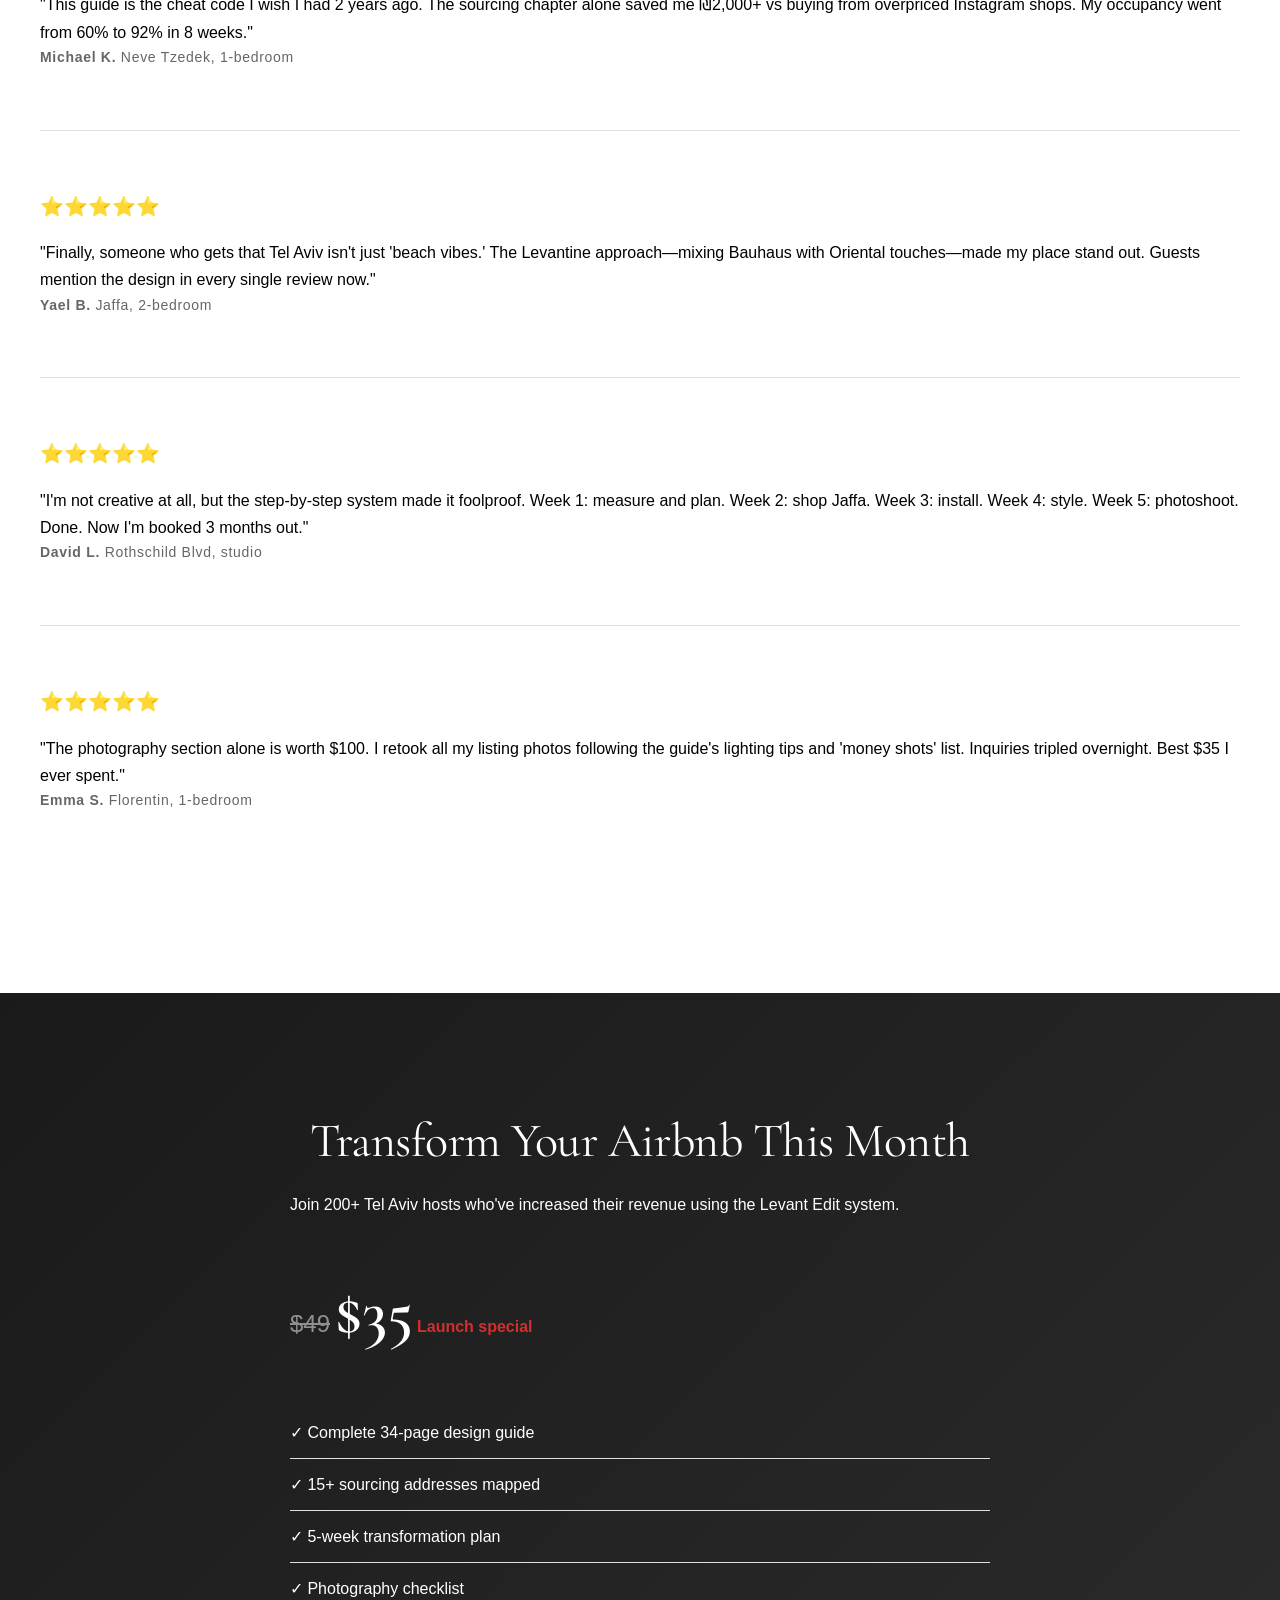
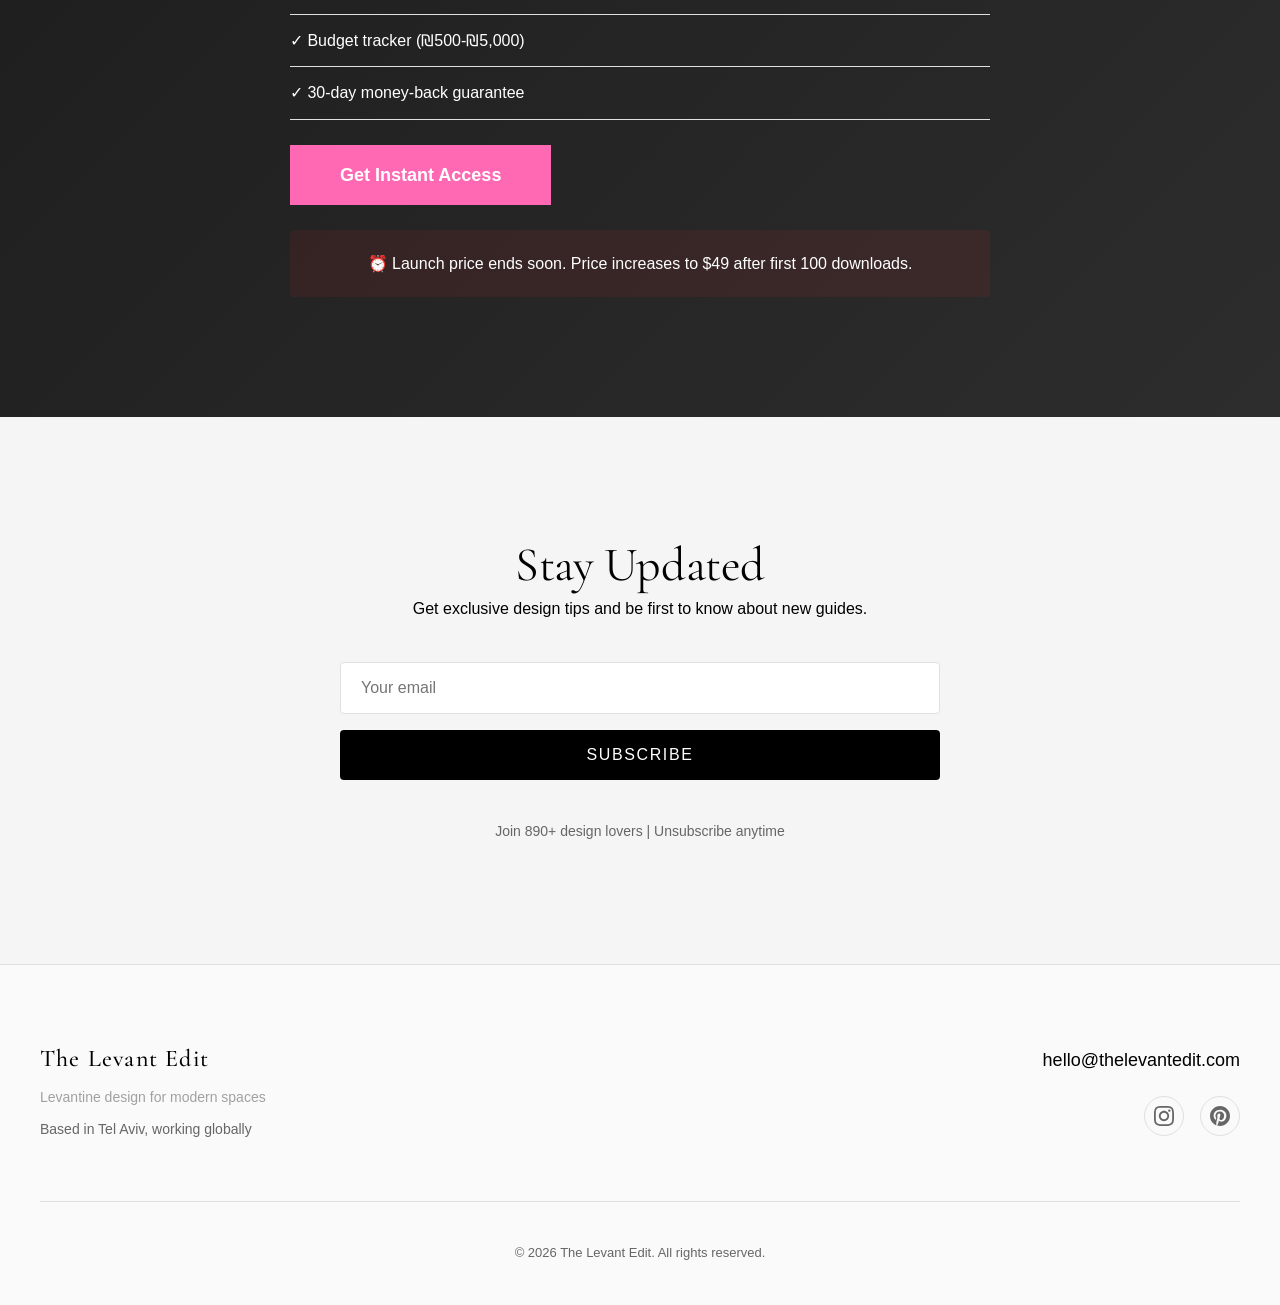
==== commit 9b2590dd: "Correction polices et FAQ interactive: - Body text: Coconat Pro uniquement (sans fallback Cormorant)" ====
--- a/index.html
+++ b/index.html
@@ -778,7 +778,7 @@
         form.method = 'POST';
         form.action = GOOGLE_SHEETS_URL;
         form.target = 'hidden_iframe';
-        
+
         for (let key in data) {
             const input = document.createElement('input');
             input.type = 'hidden';
@@ -786,7 +786,7 @@
             input.value = data[key];
             form.appendChild(input);
         }
-        
+
         let iframe = document.getElementById('hidden_iframe');
         if (!iframe) {
             iframe = document.createElement('iframe');
@@ -795,10 +795,15 @@
             iframe.style.display = 'none';
             document.body.appendChild(iframe);
         }
-        
+
         document.body.appendChild(form);
         form.submit();
         document.body.removeChild(form);
+    }
+
+    // ===== FONCTION FERMER POPUP =====
+    function closeExitPopup() {
+        document.getElementById('exit-popup').style.display = 'none';
     }
 
     // ===== INITIALISATION =====
--- a/styles.css
+++ b/styles.css
@@ -28,7 +28,7 @@
 }
 
 body {
-    font-family: 'Coconat Pro', 'Cormorant Garamond', serif;
+    font-family: 'Coconat Pro', sans-serif;
     color: var(--black);
     line-height: 1.7;
     font-size: 16px;
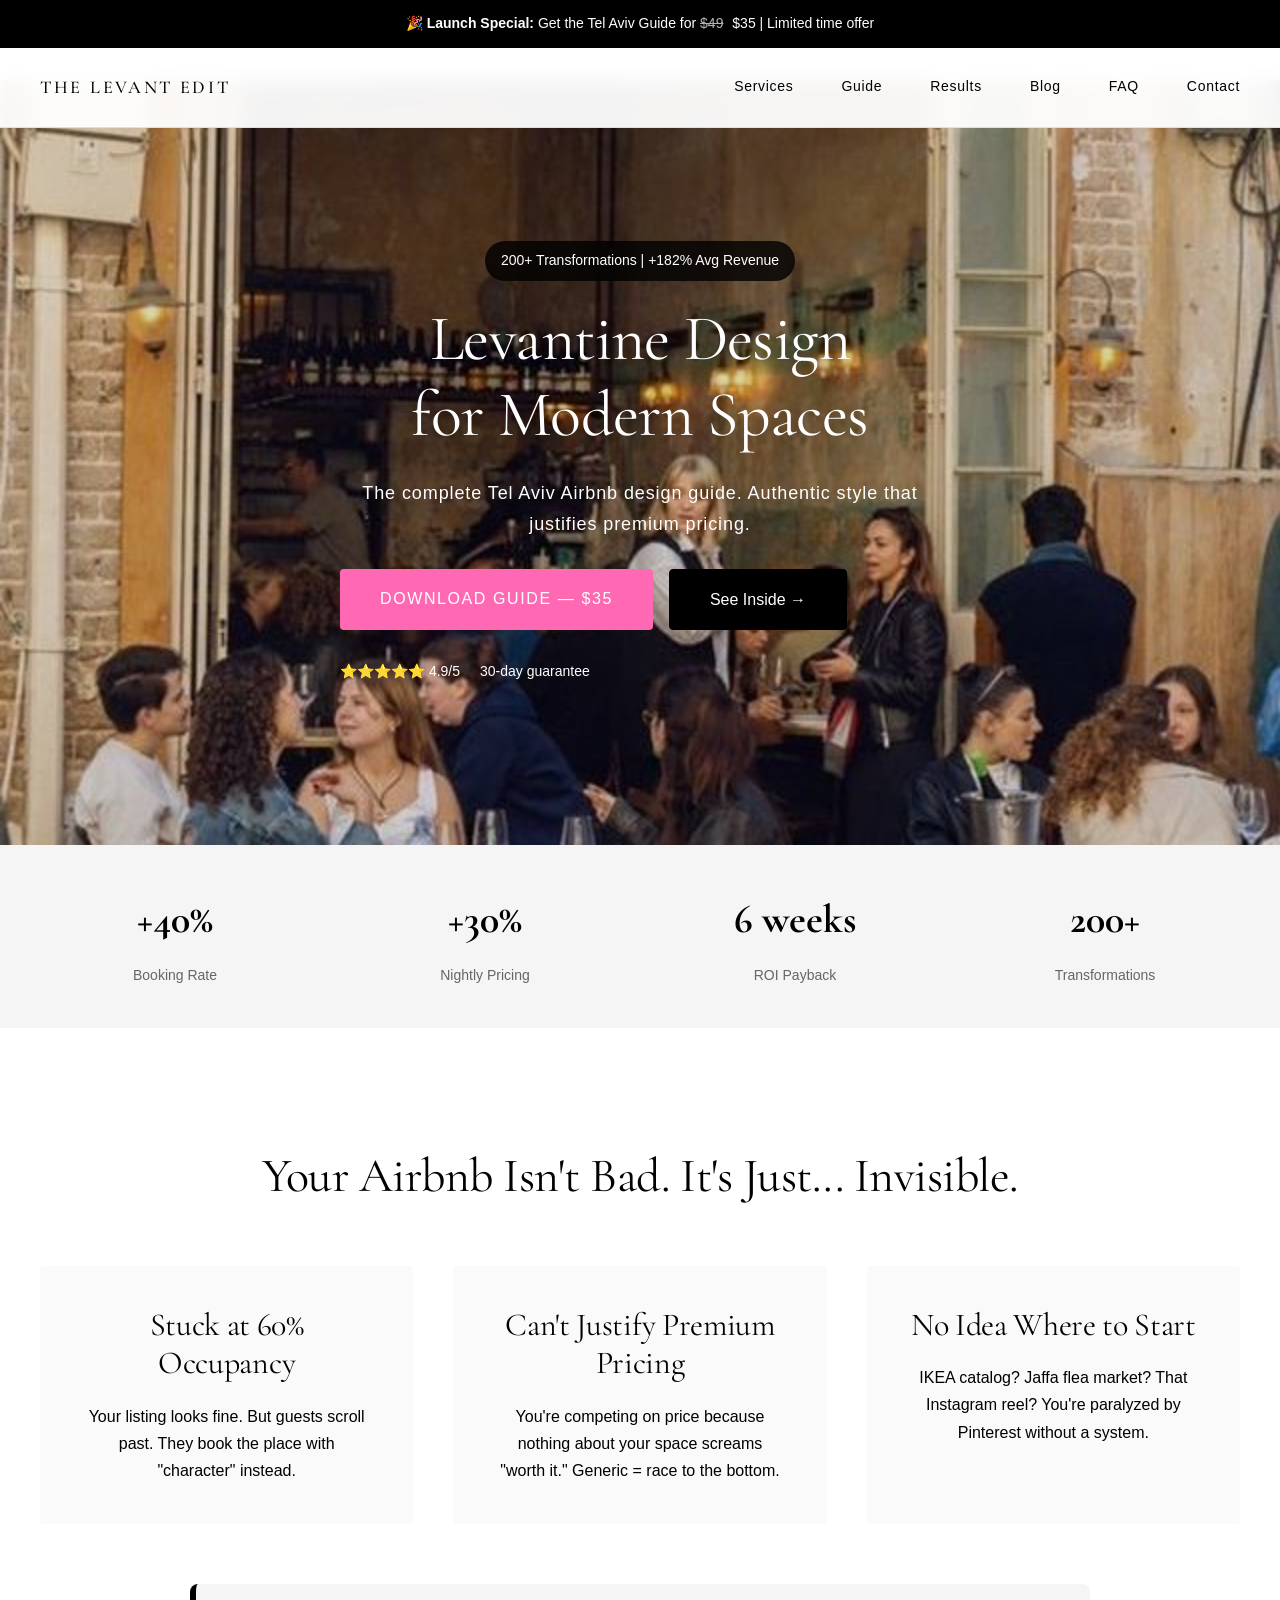
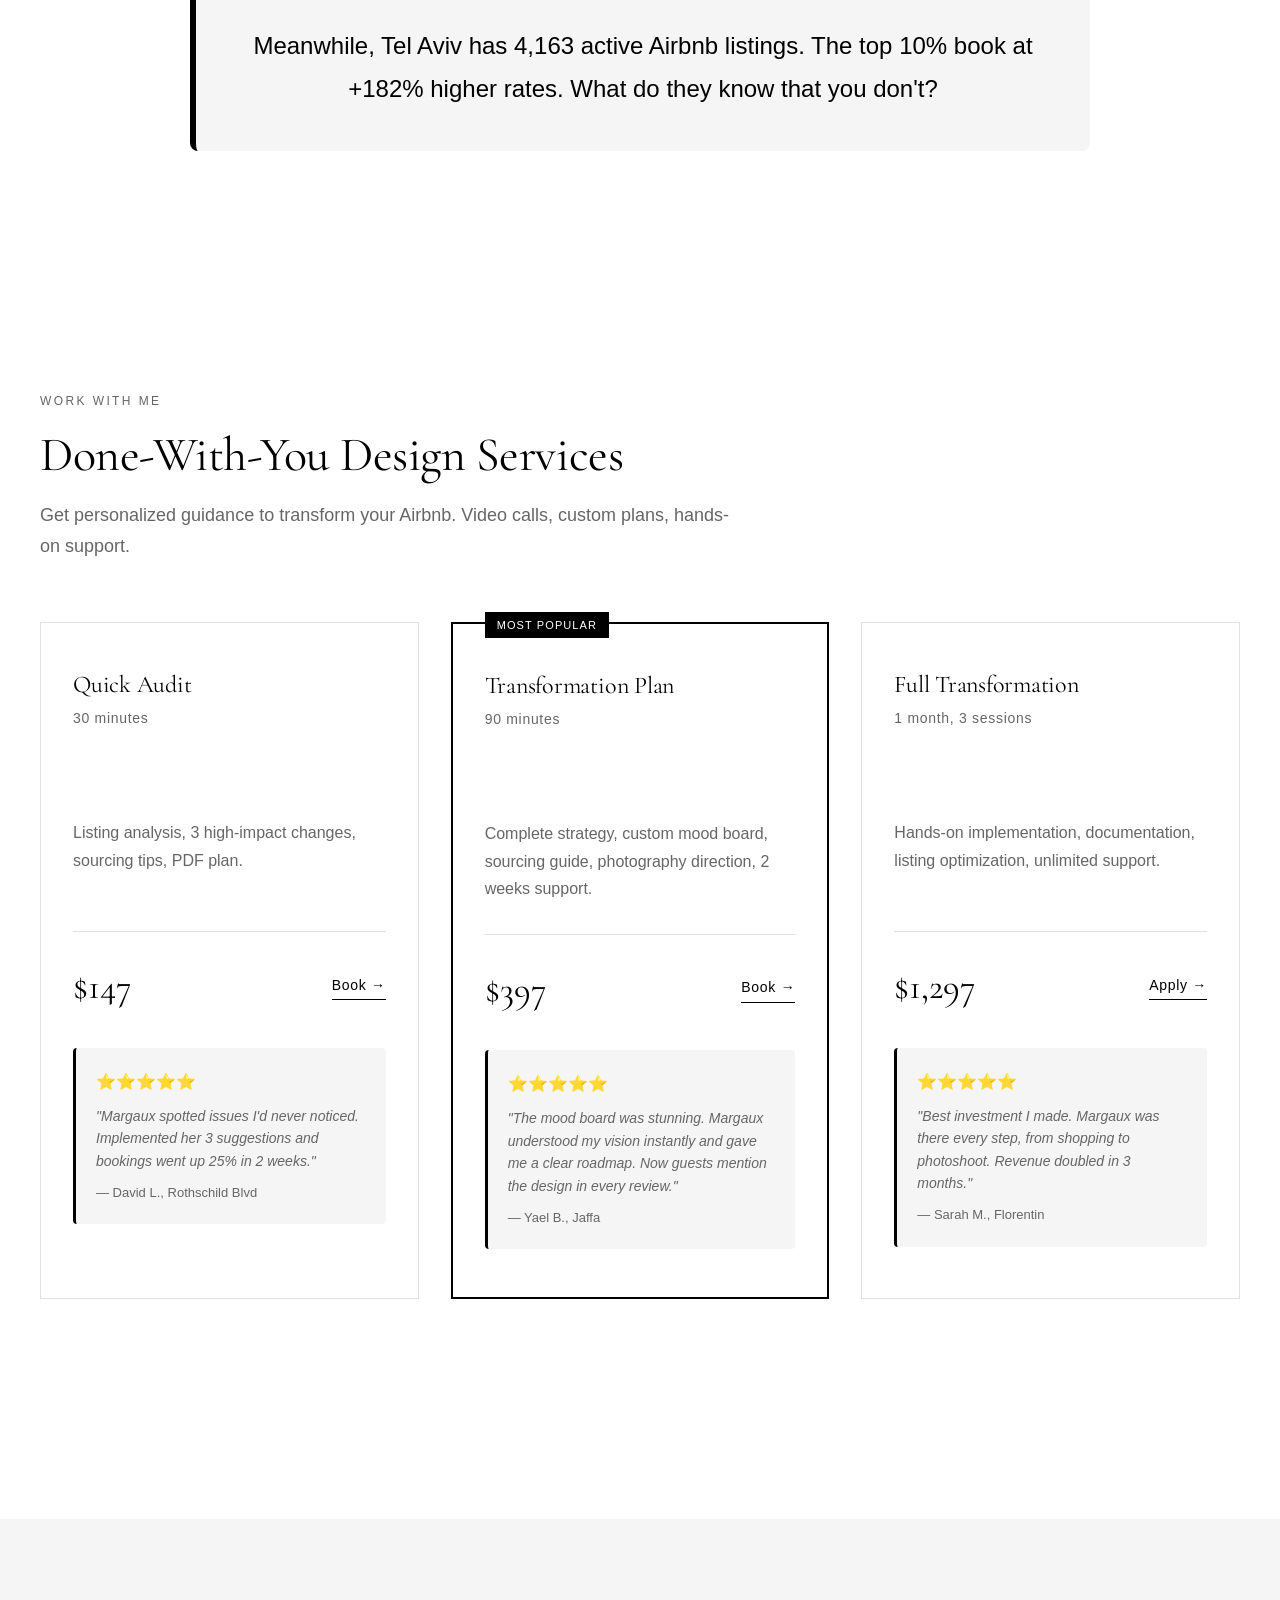
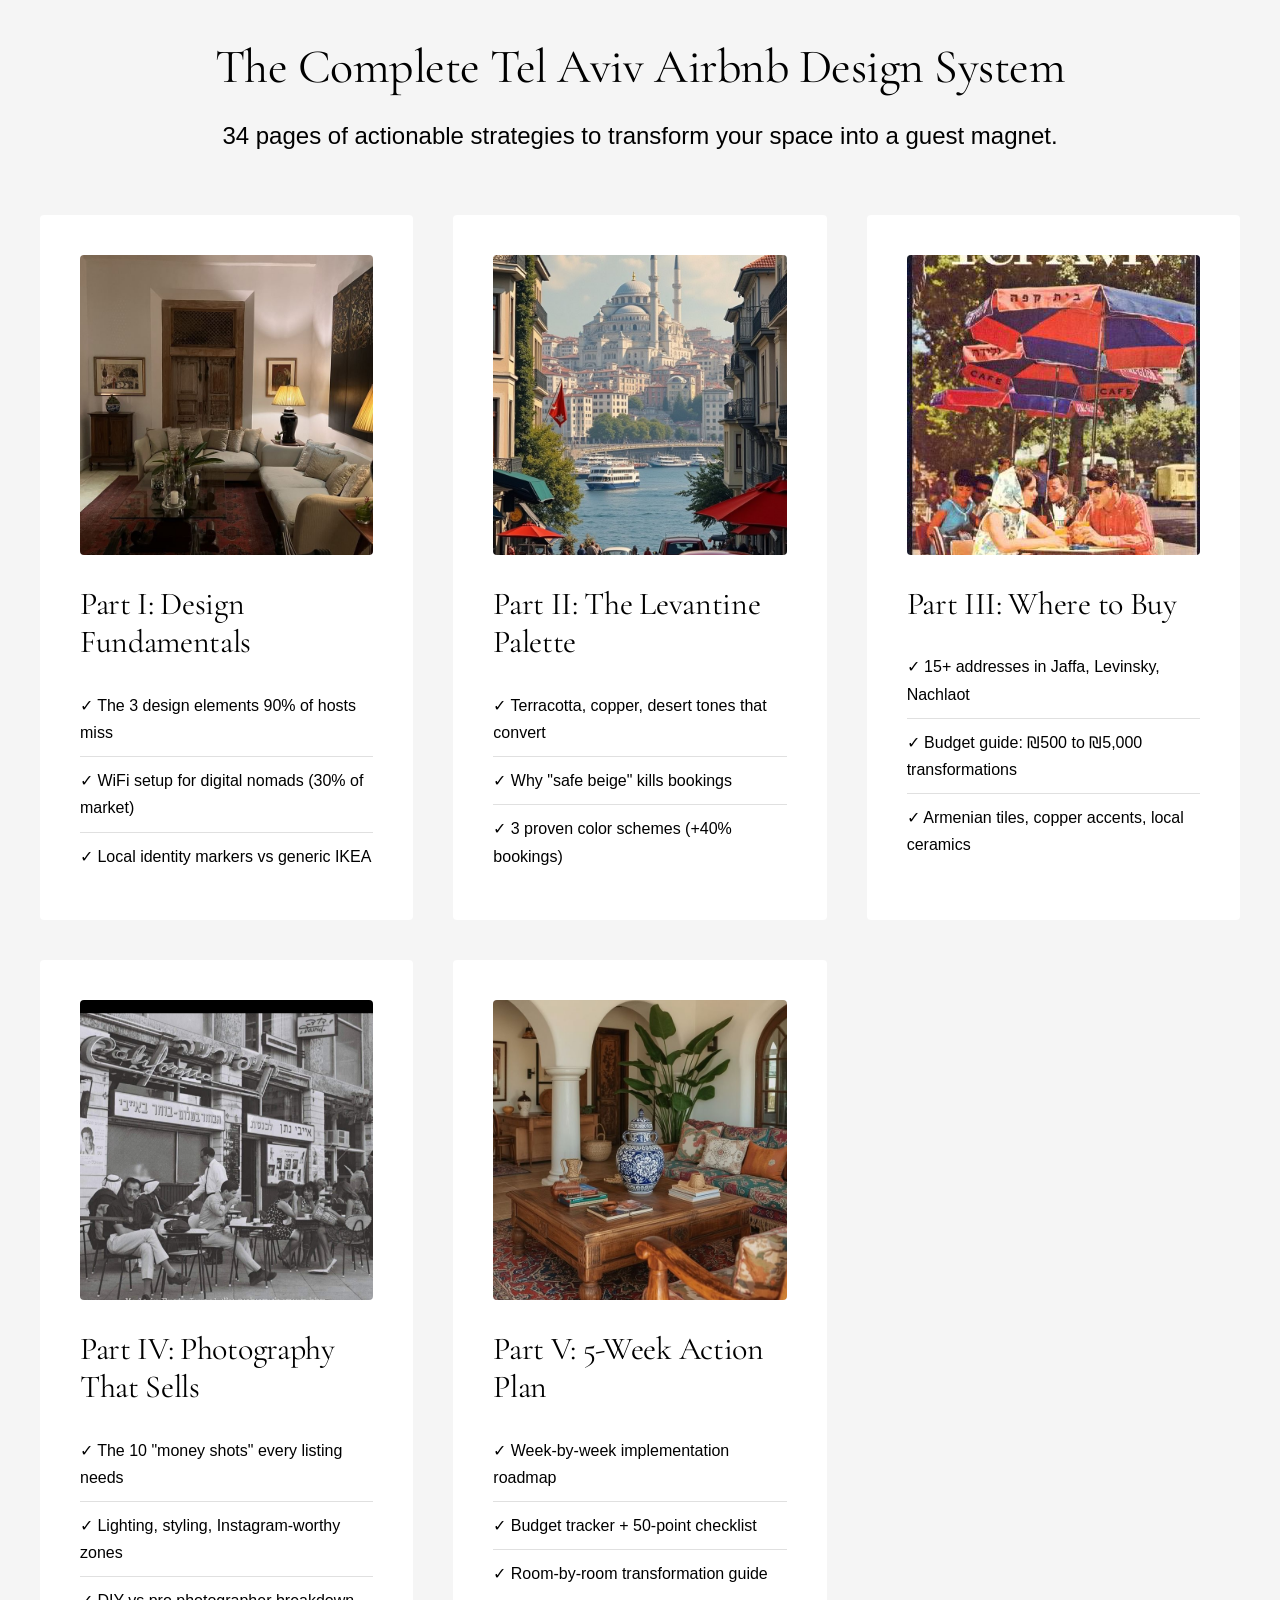
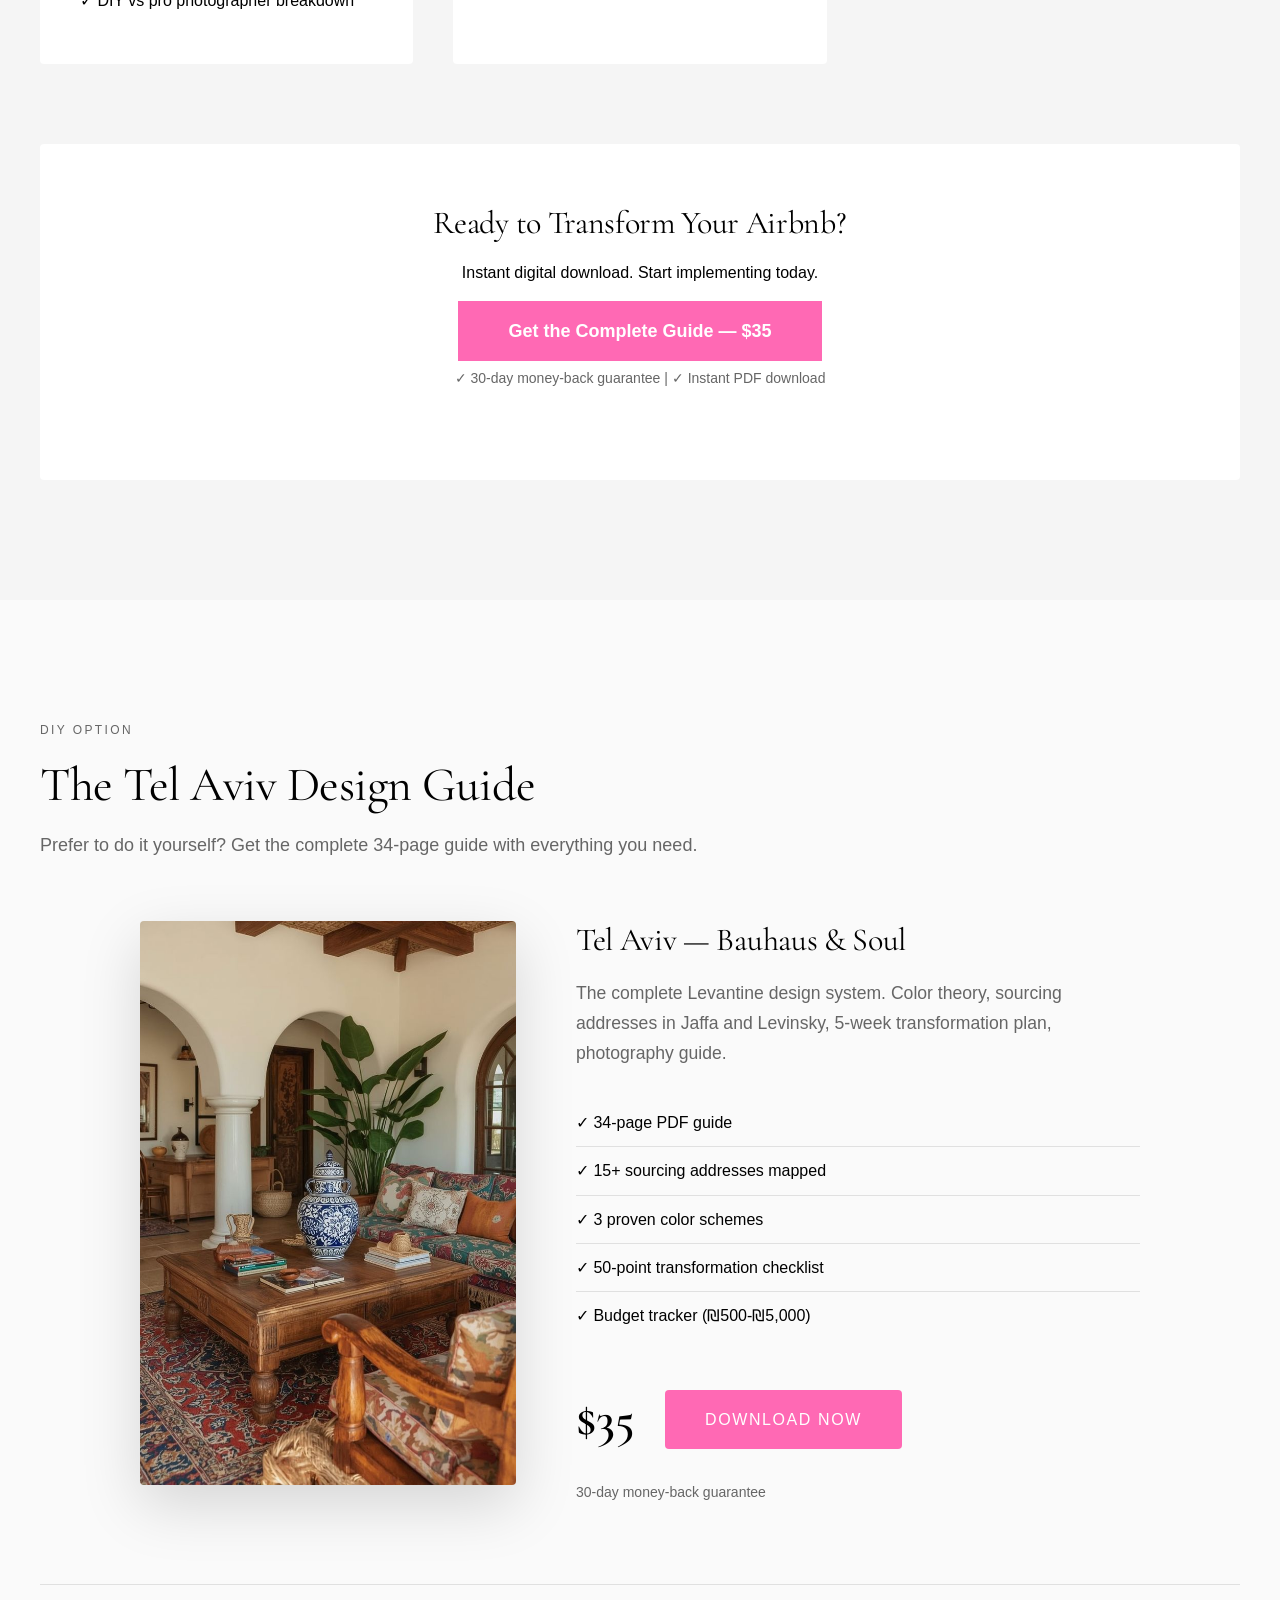
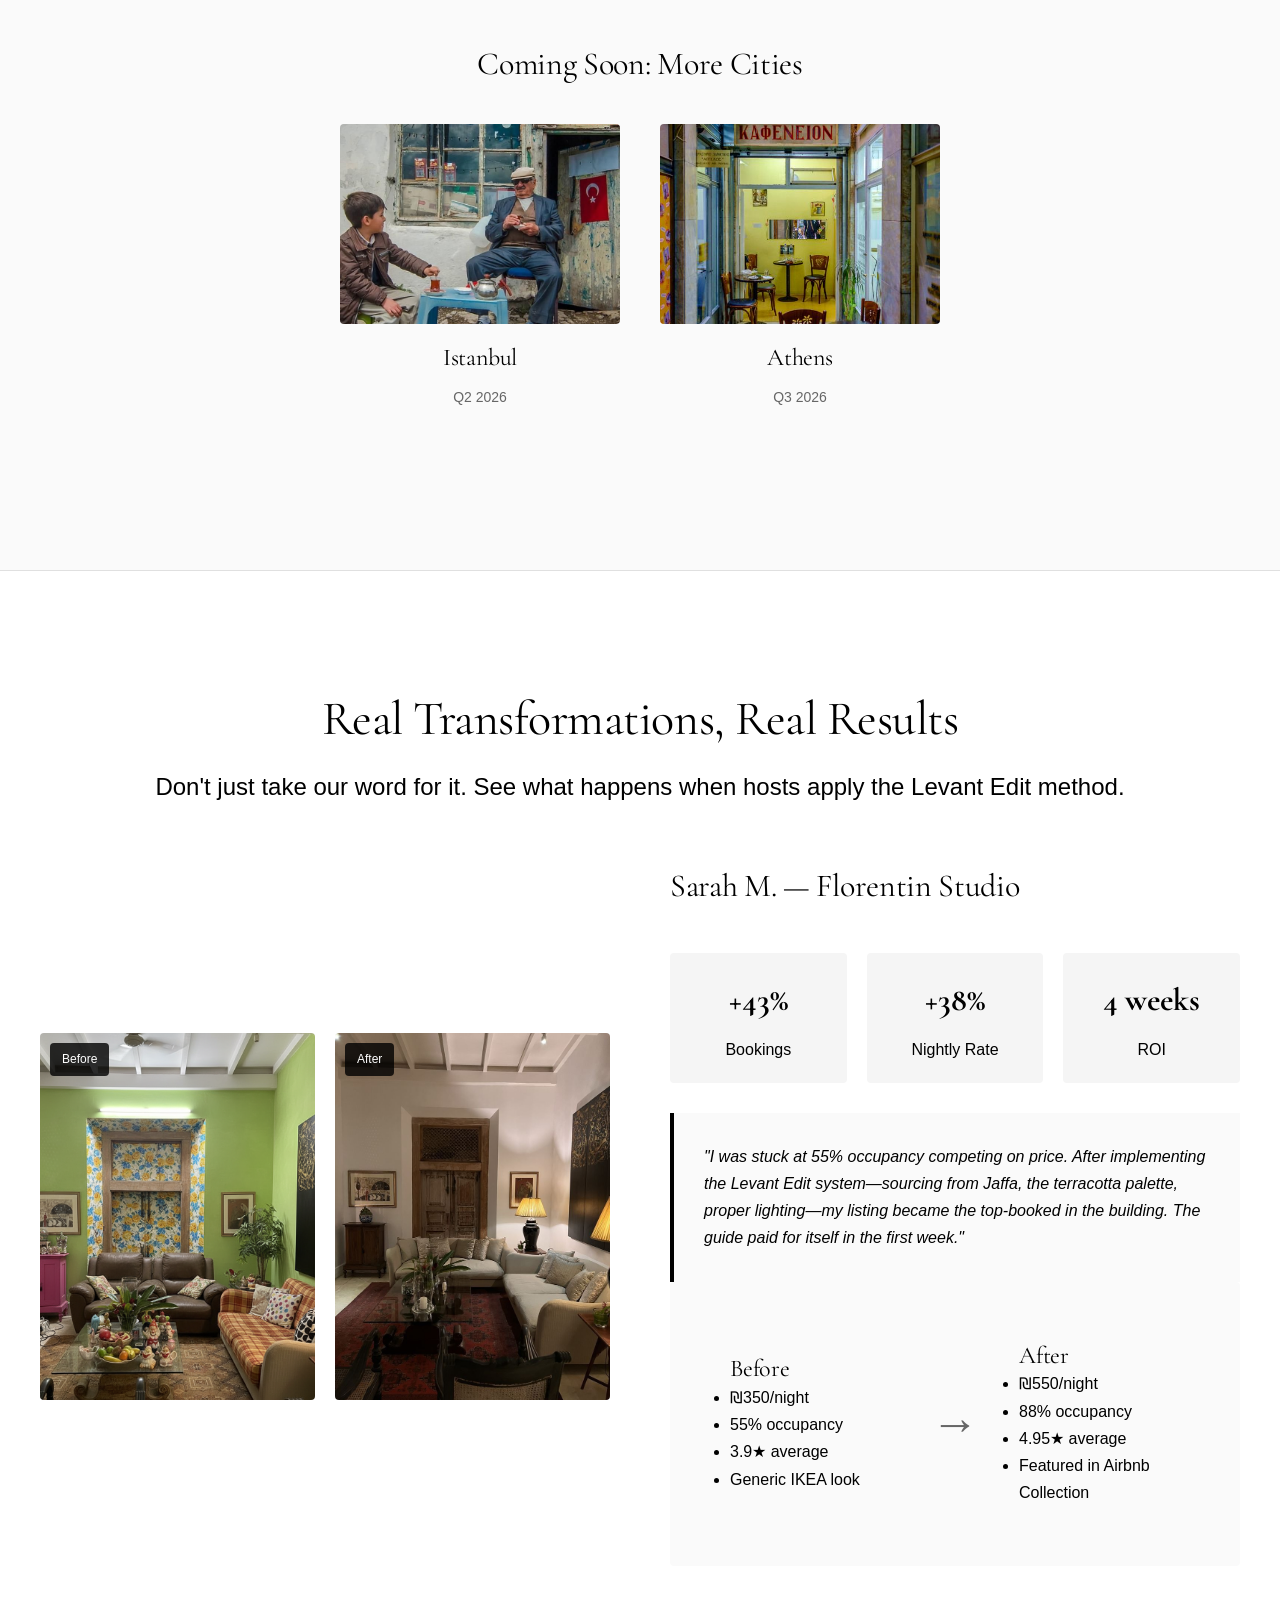
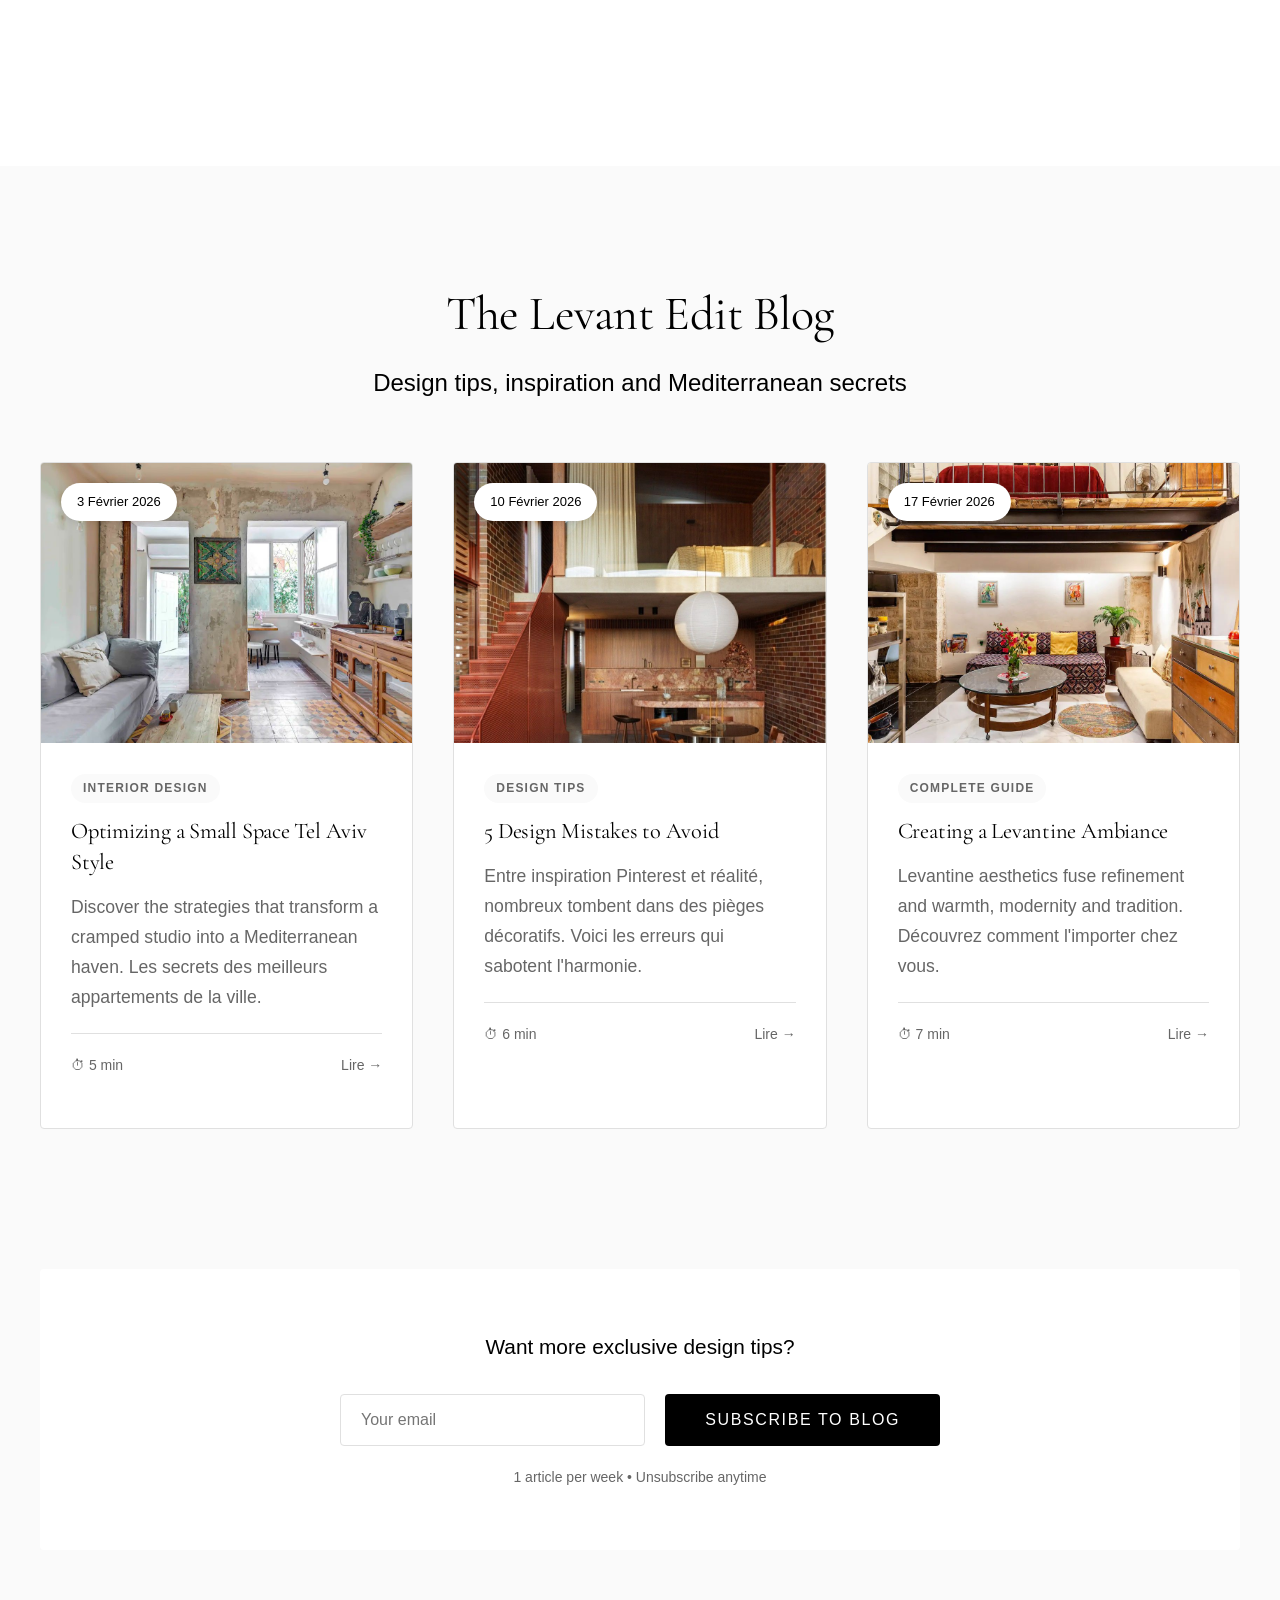
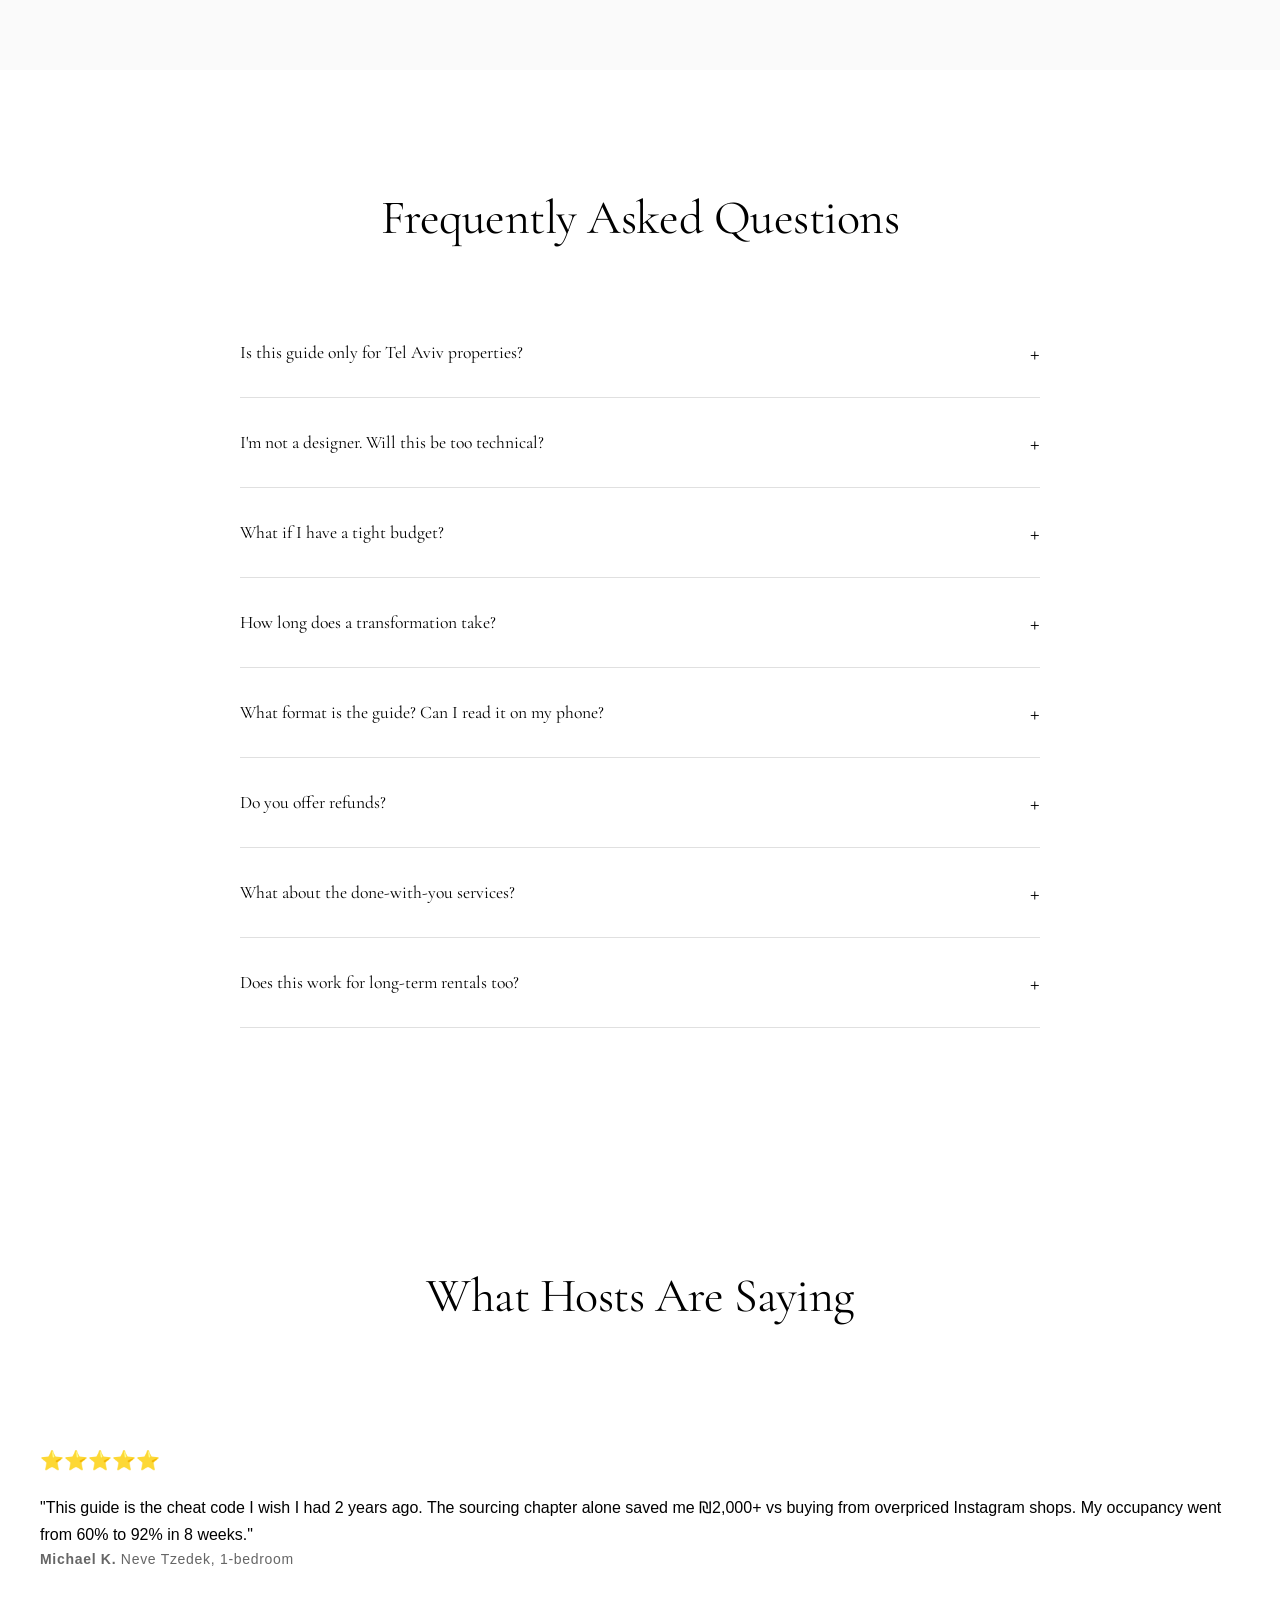
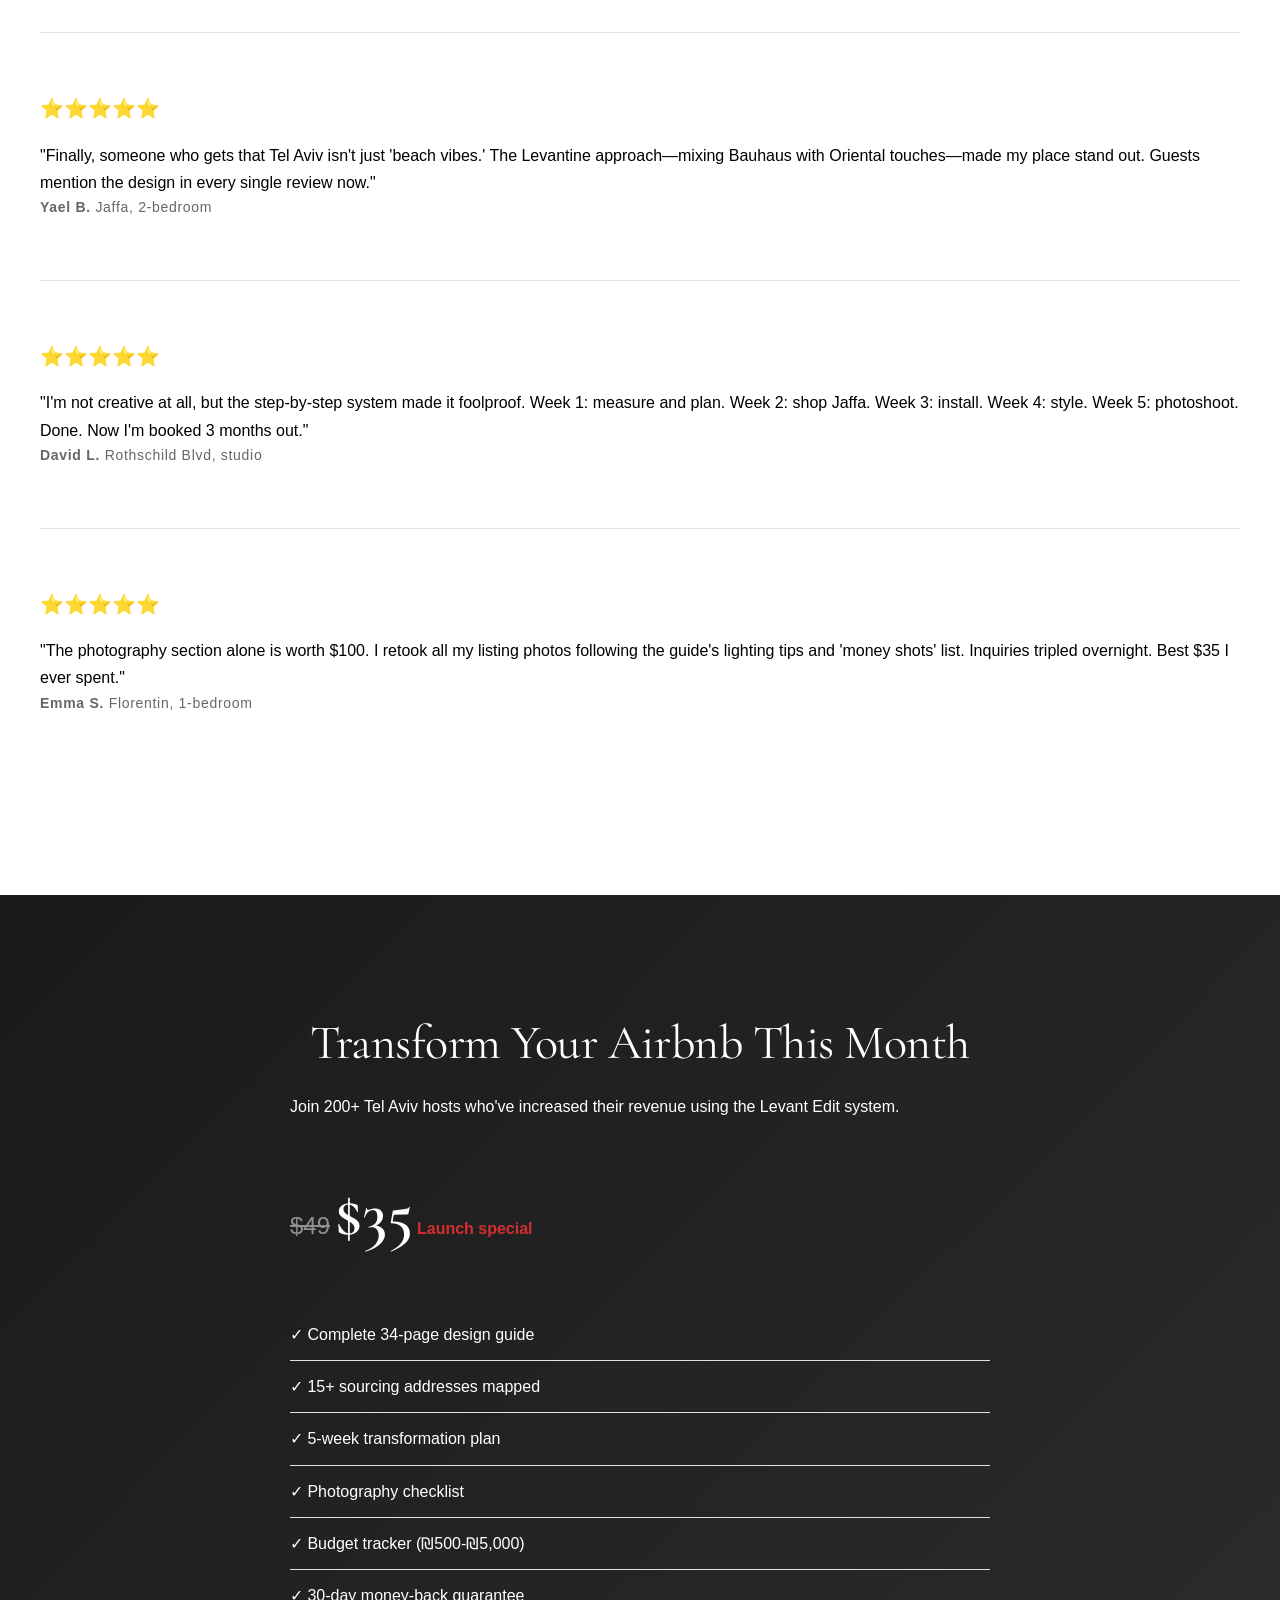
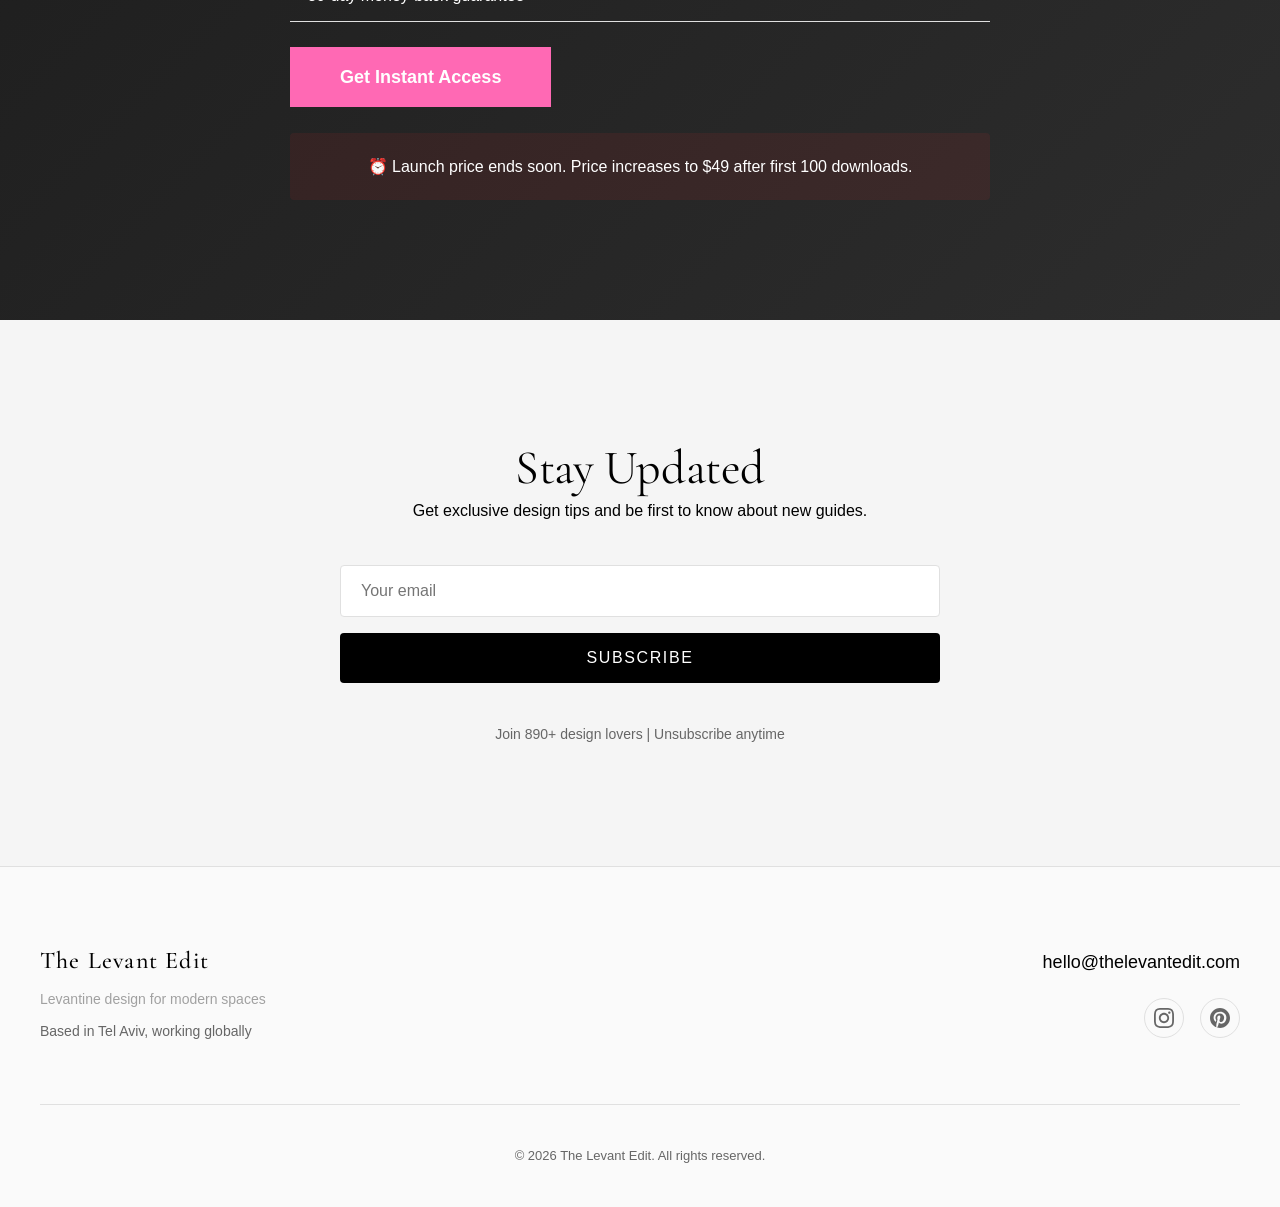
==== commit 87b26714: "Fix FAQ et nettoyage design: - Correction app.js: ajout vérification language-selector - FAQ mainten" ====
--- a/index.html
+++ b/index.html
@@ -180,17 +180,14 @@
             <h2>Your Airbnb Isn't Bad. It's Just... Invisible.</h2>
             <div class="problem-grid">
                 <div class="problem-item">
-                    <span class="problem-icon">📉</span>
                     <h3>Stuck at 60% Occupancy</h3>
                     <p>Your listing looks fine. But guests scroll past. They book the place with "character" instead.</p>
                 </div>
                 <div class="problem-item">
-                    <span class="problem-icon">💸</span>
                     <h3>Can't Justify Premium Pricing</h3>
                     <p>You're competing on price because nothing about your space screams "worth it." Generic = race to the bottom.</p>
                 </div>
                 <div class="problem-item">
-                    <span class="problem-icon">🤷</span>
                     <h3>No Idea Where to Start</h3>
                     <p>IKEA catalog? Jaffa flea market? That Instagram reel? You're paralyzed by Pinterest without a system.</p>
                 </div>
--- a/styles.css
+++ b/styles.css
@@ -965,18 +965,9 @@
     justify-content: flex-start;
 }
 
-.problem-icon {
-    font-size: 3rem;
+.problem-item h3 {
     margin-bottom: 20px;
-    display: block;
-}
-
-.problem-item h3 {
-    margin-bottom: 16px;
-    min-height: 60px;
-    display: flex;
-    align-items: center;
-    justify-content: center;
+    min-height: auto;
 }
 
 .problem-item p {
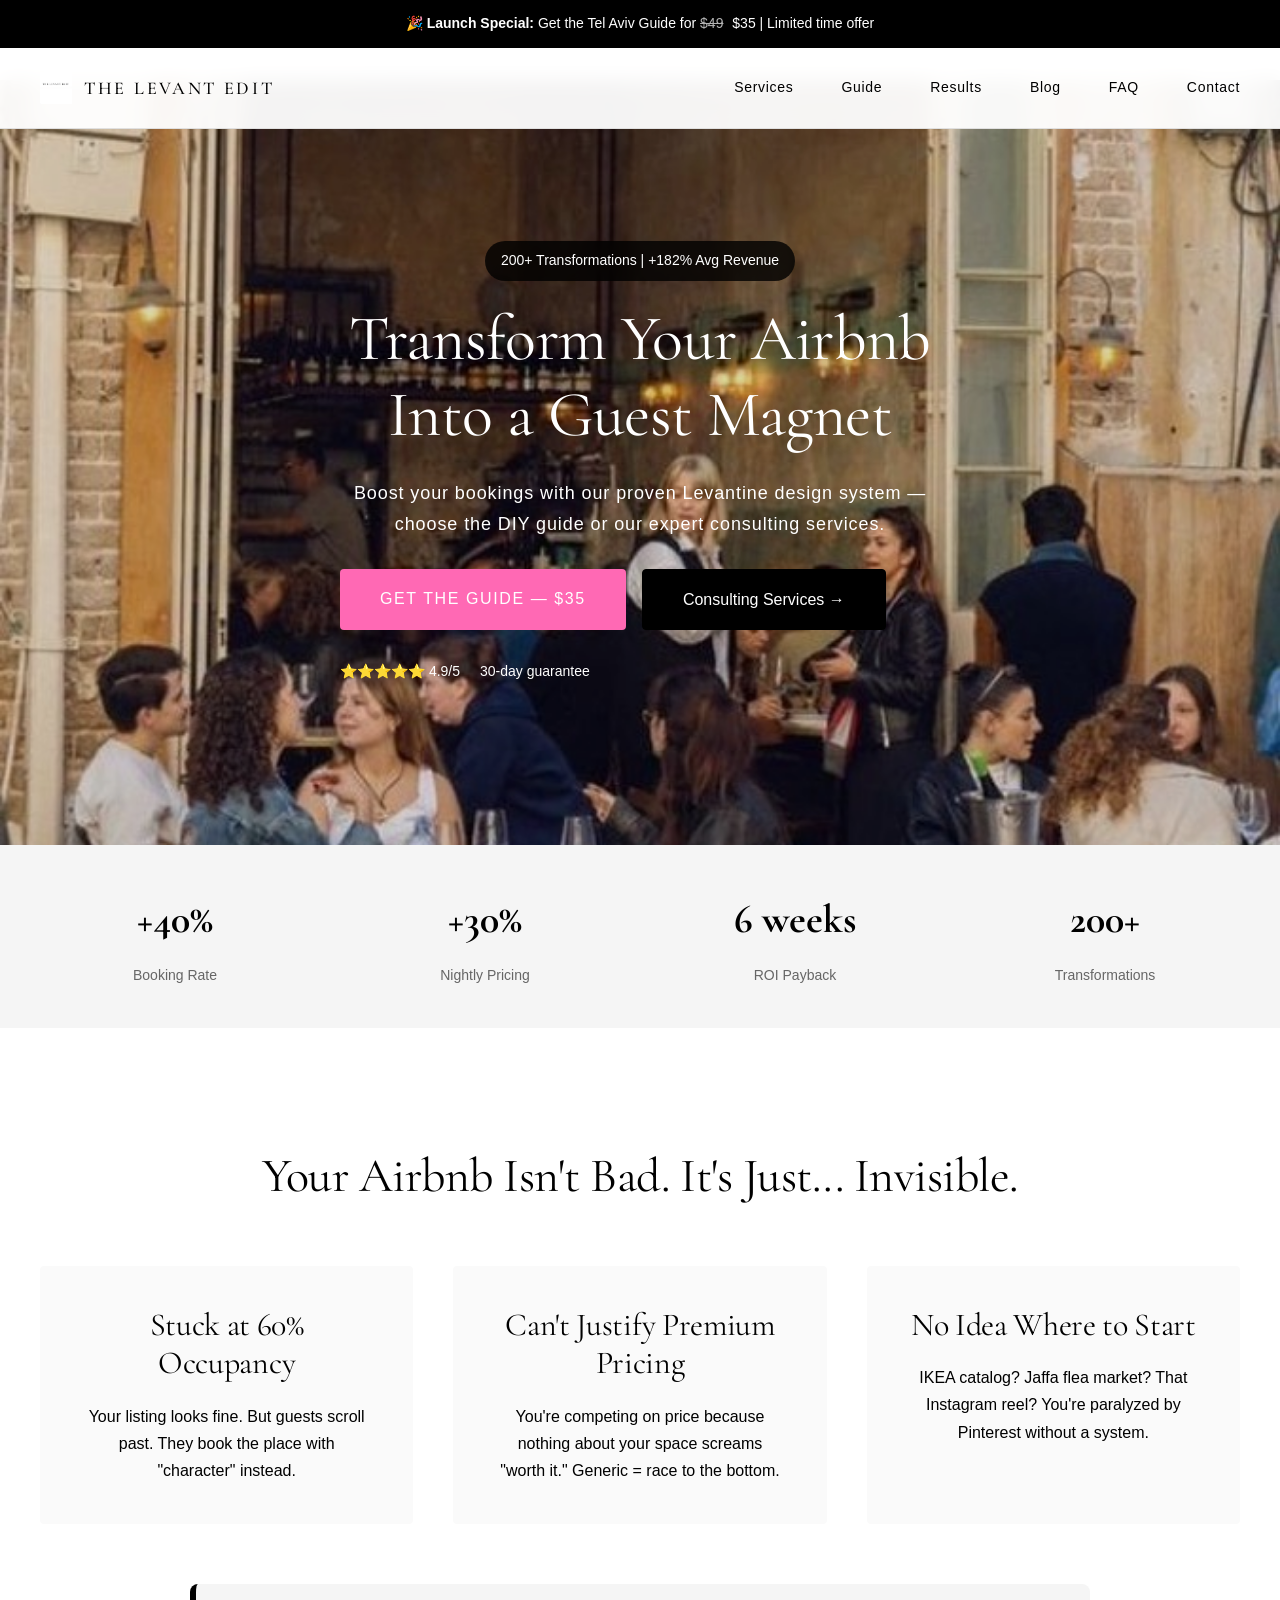
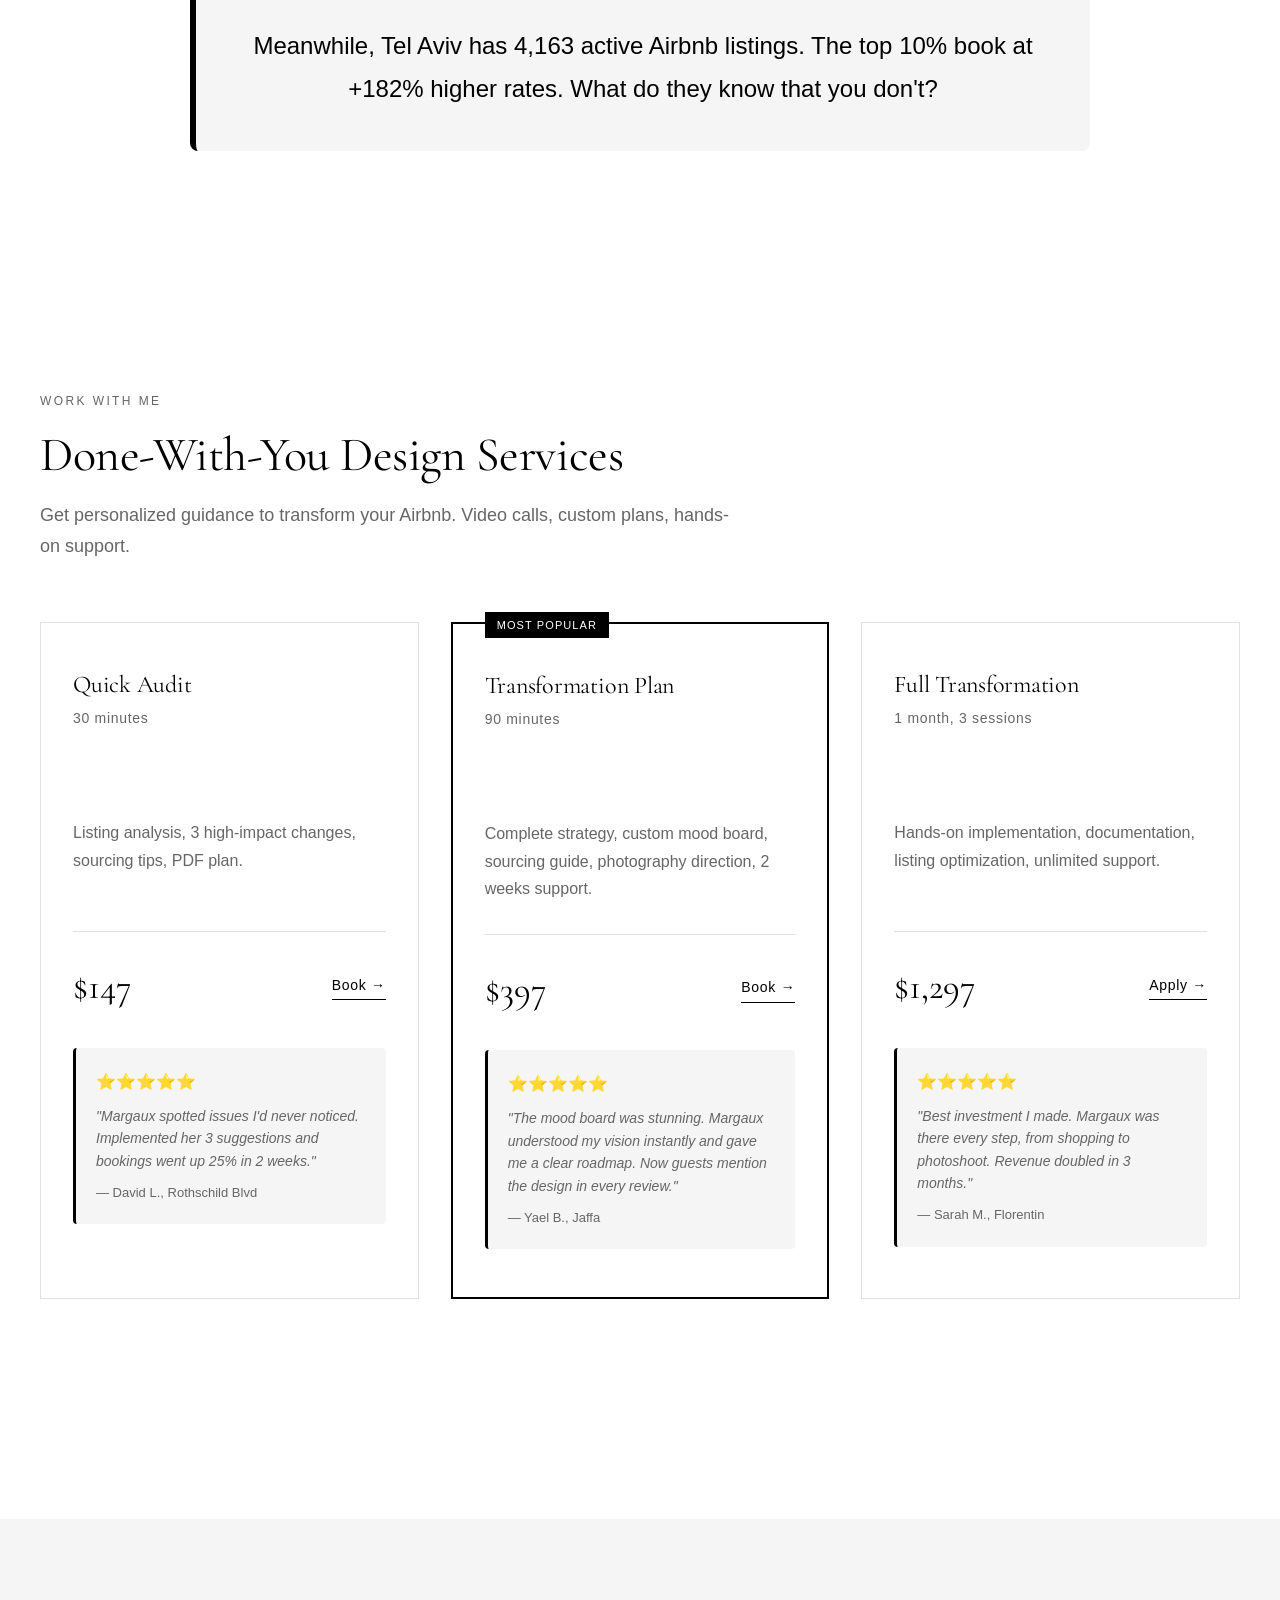
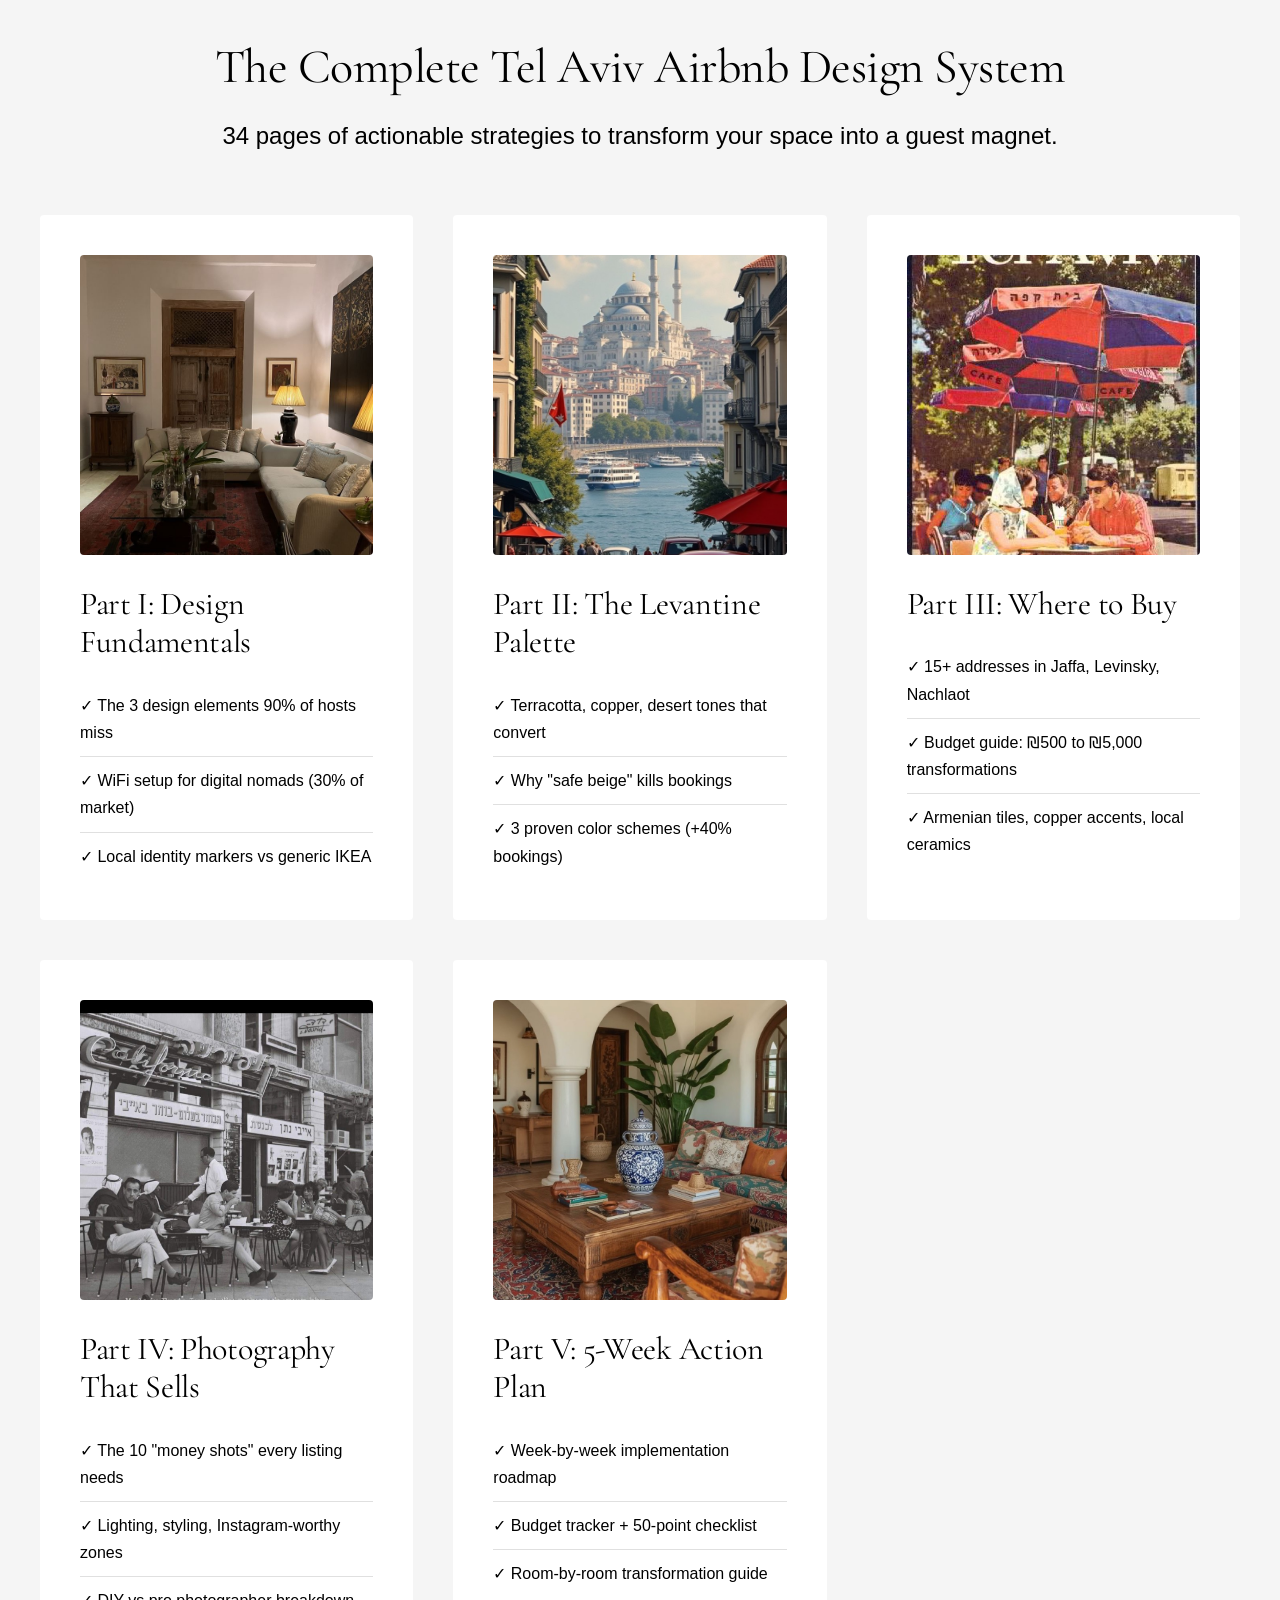
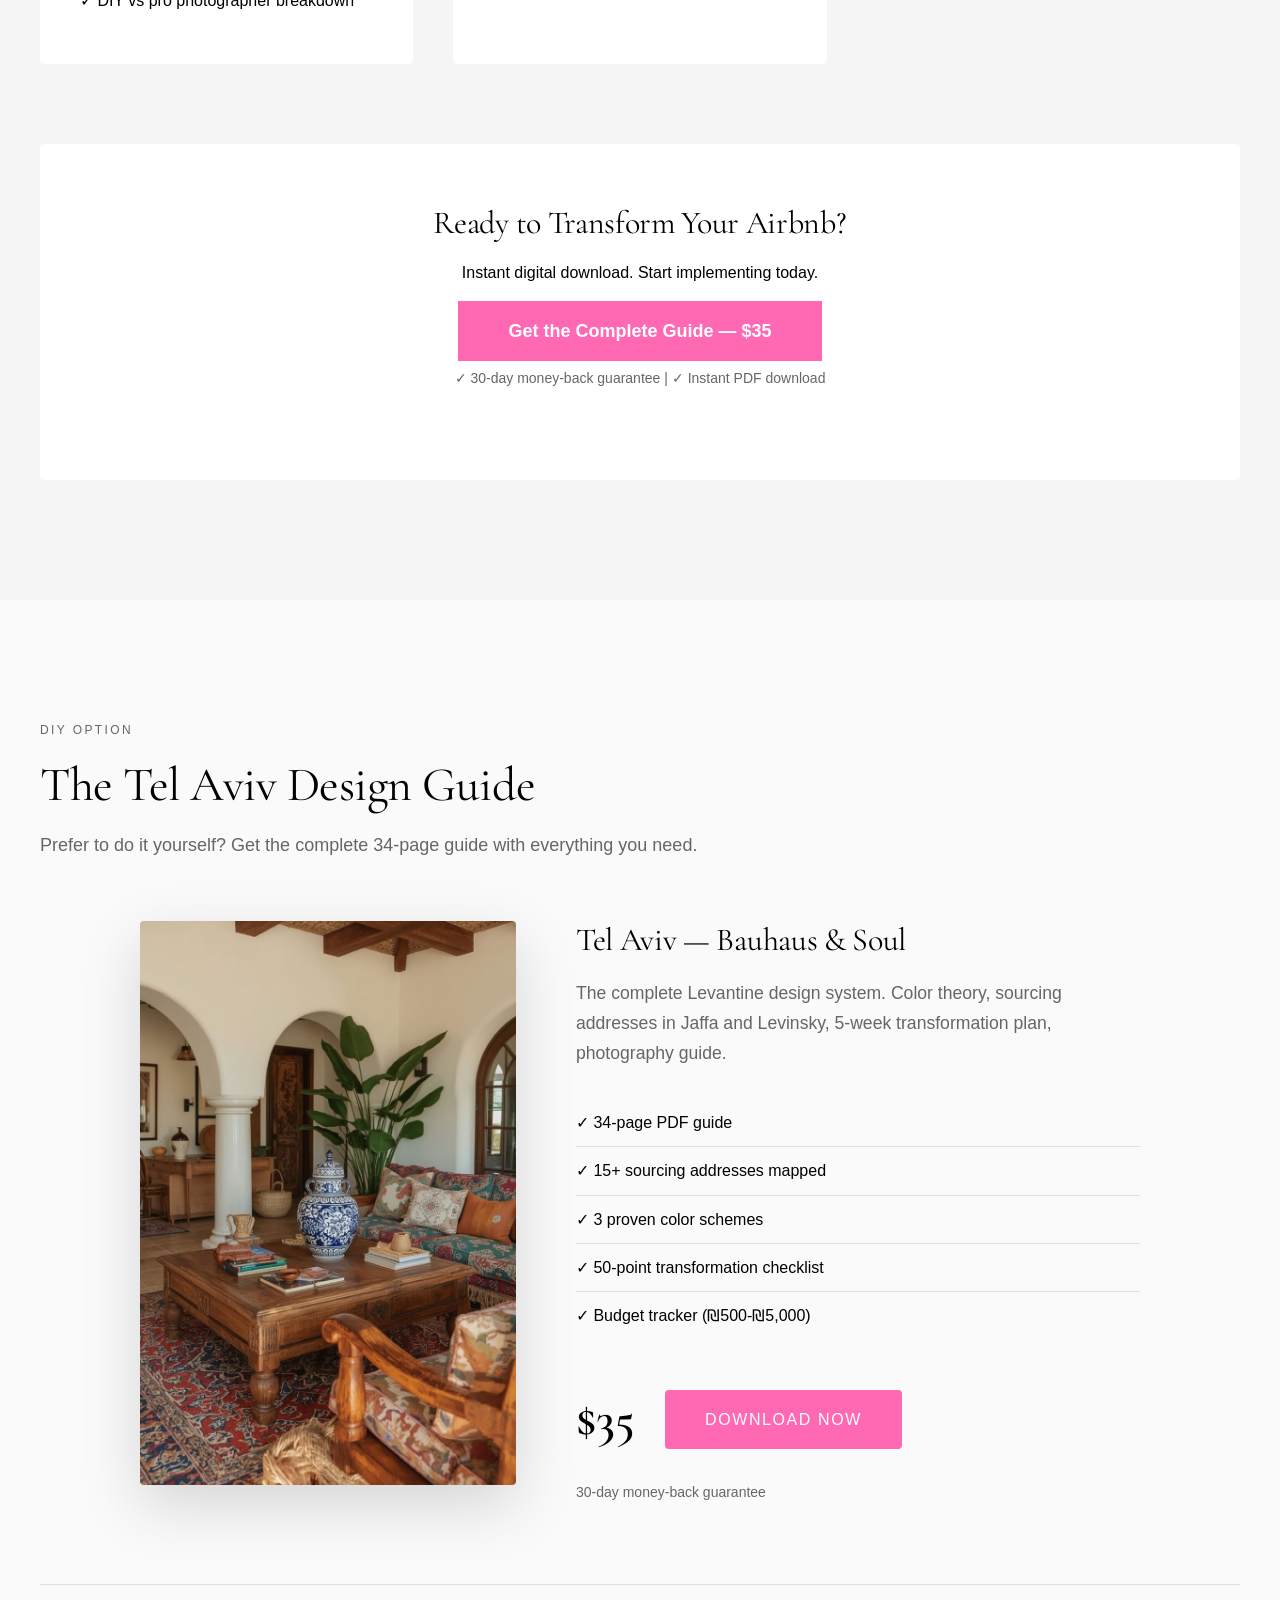
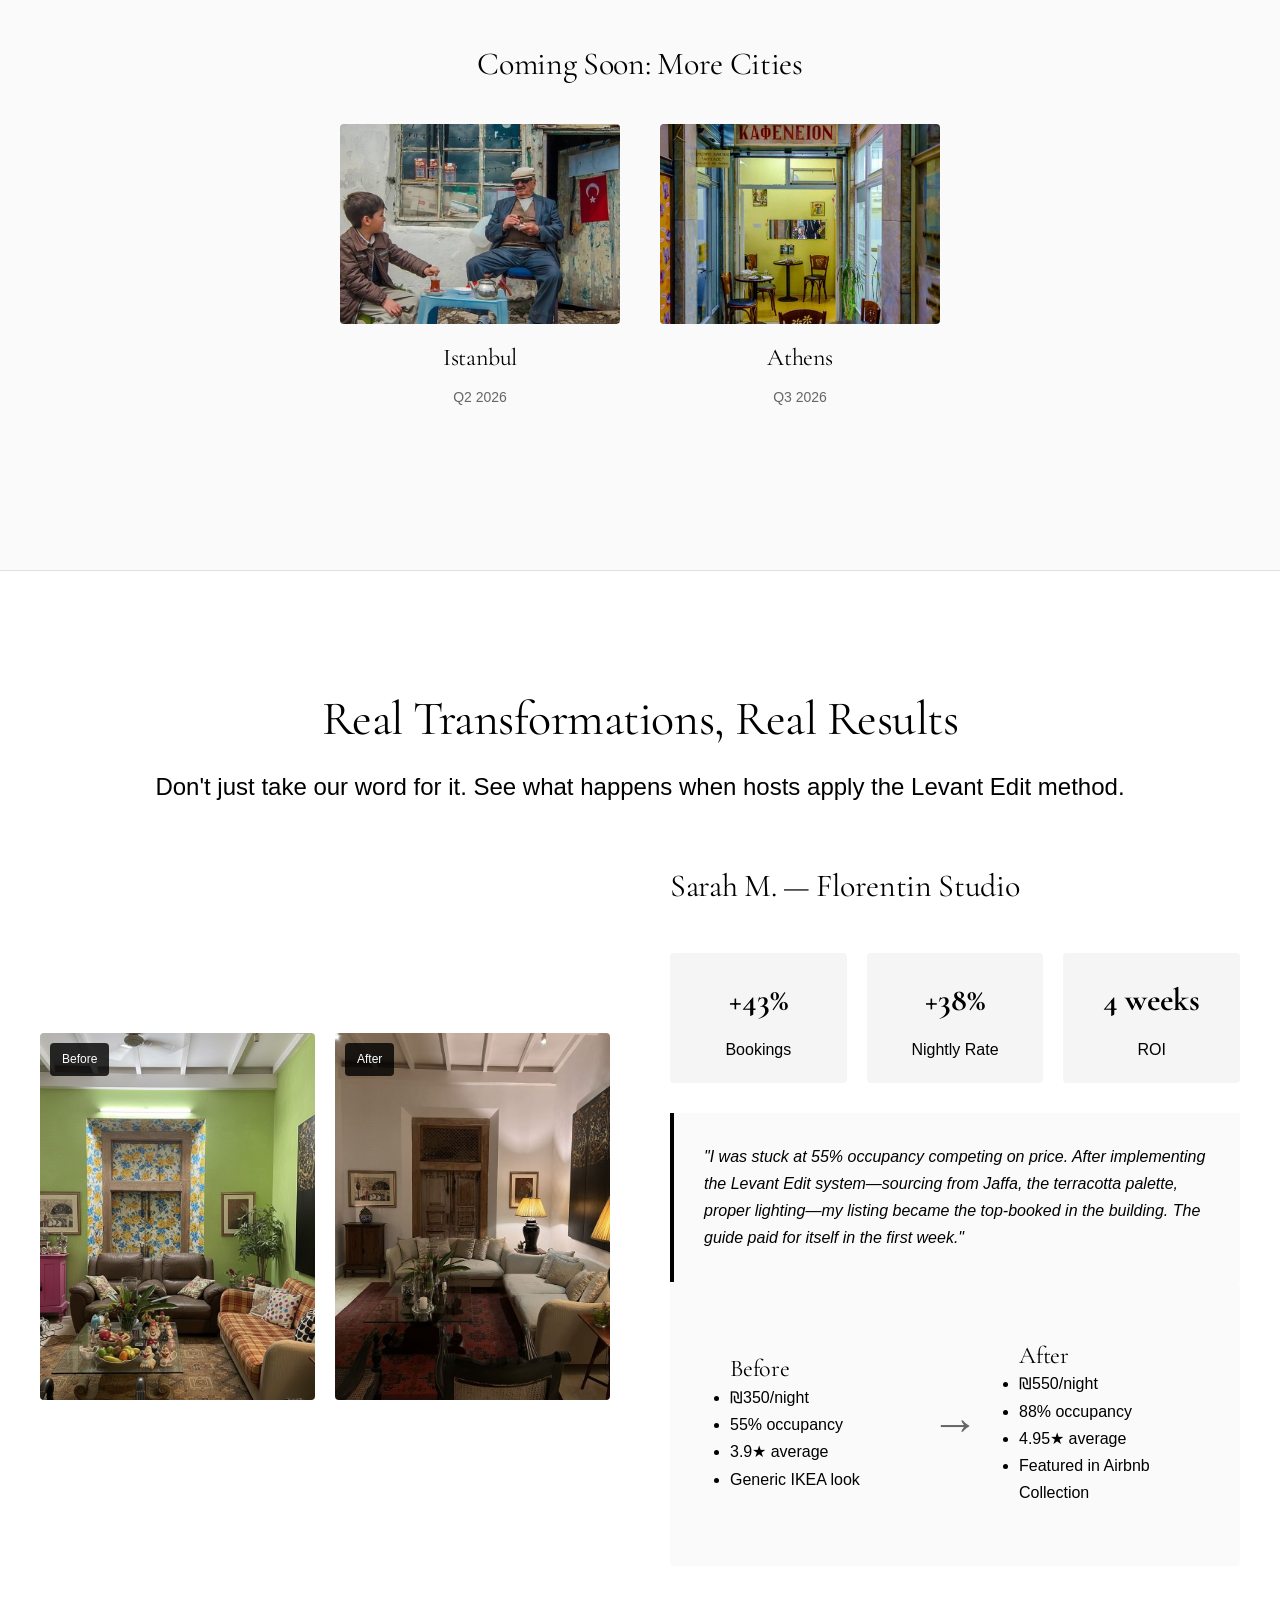
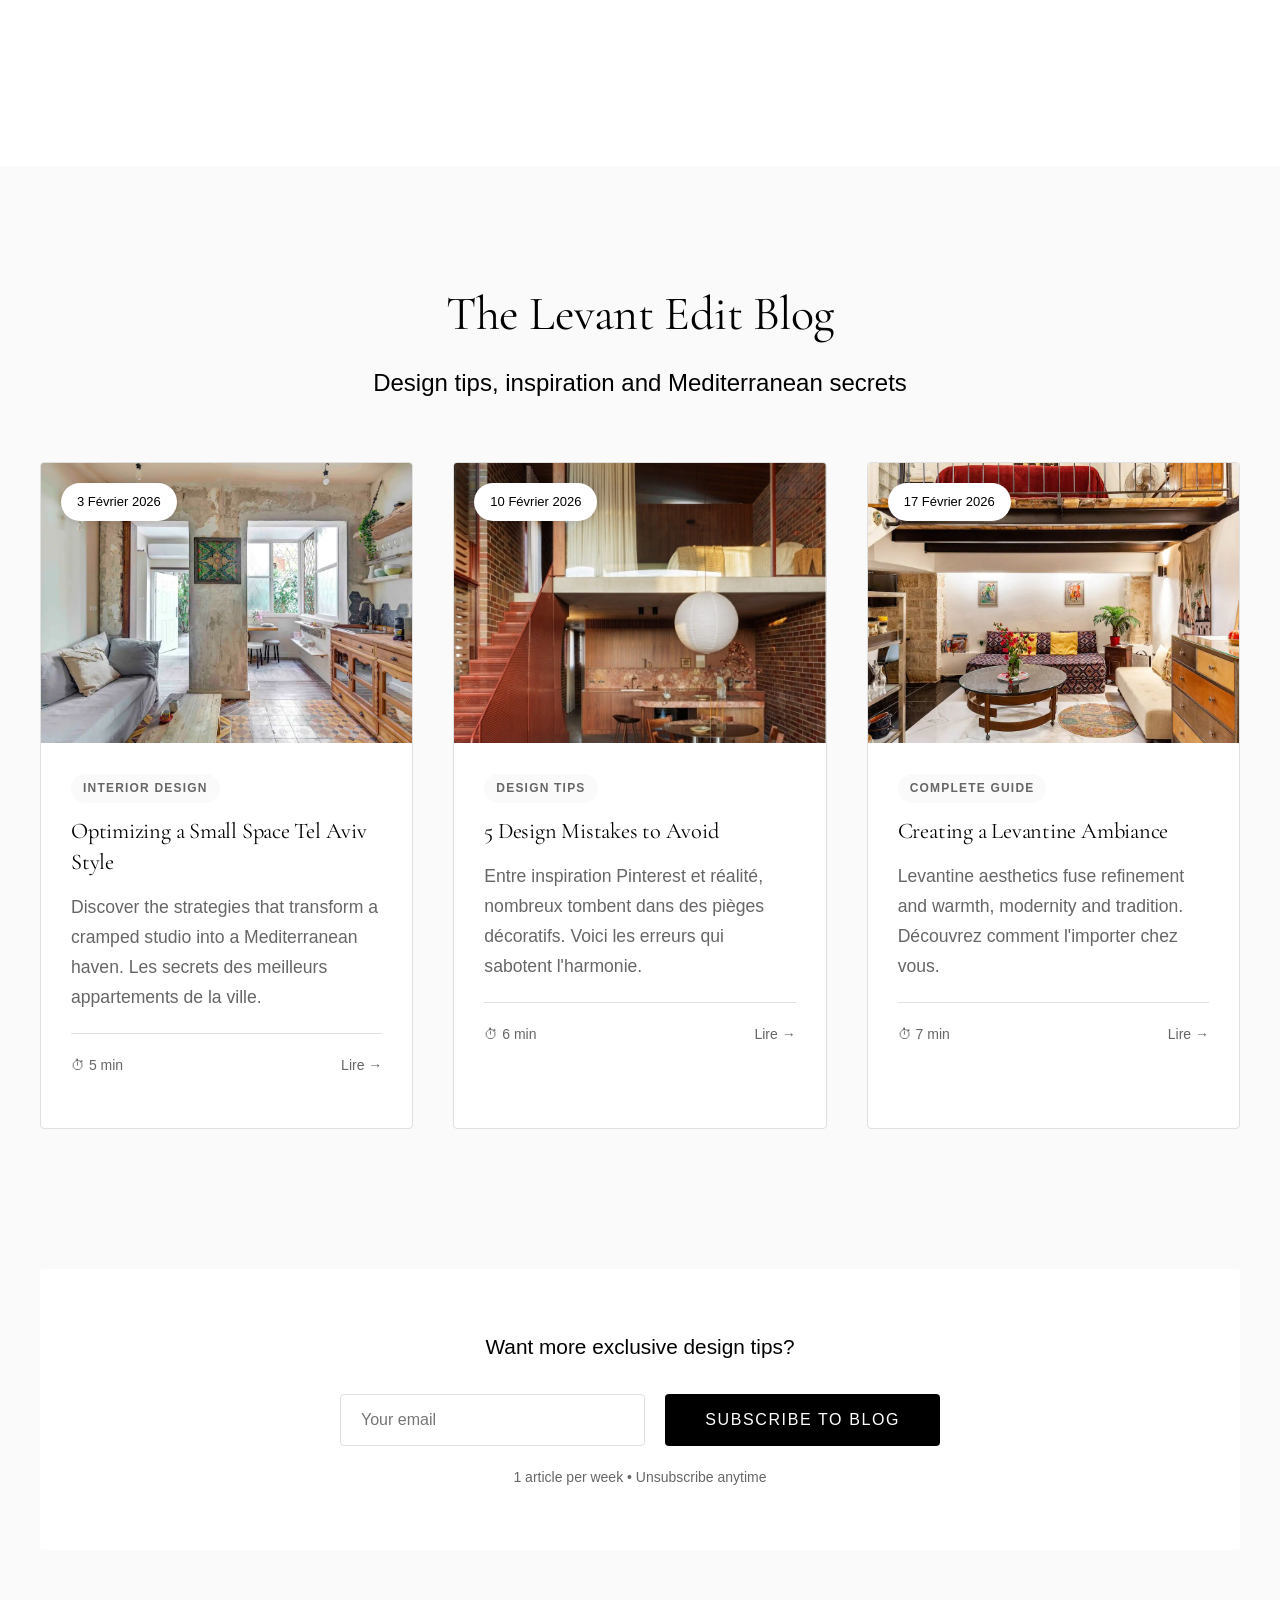
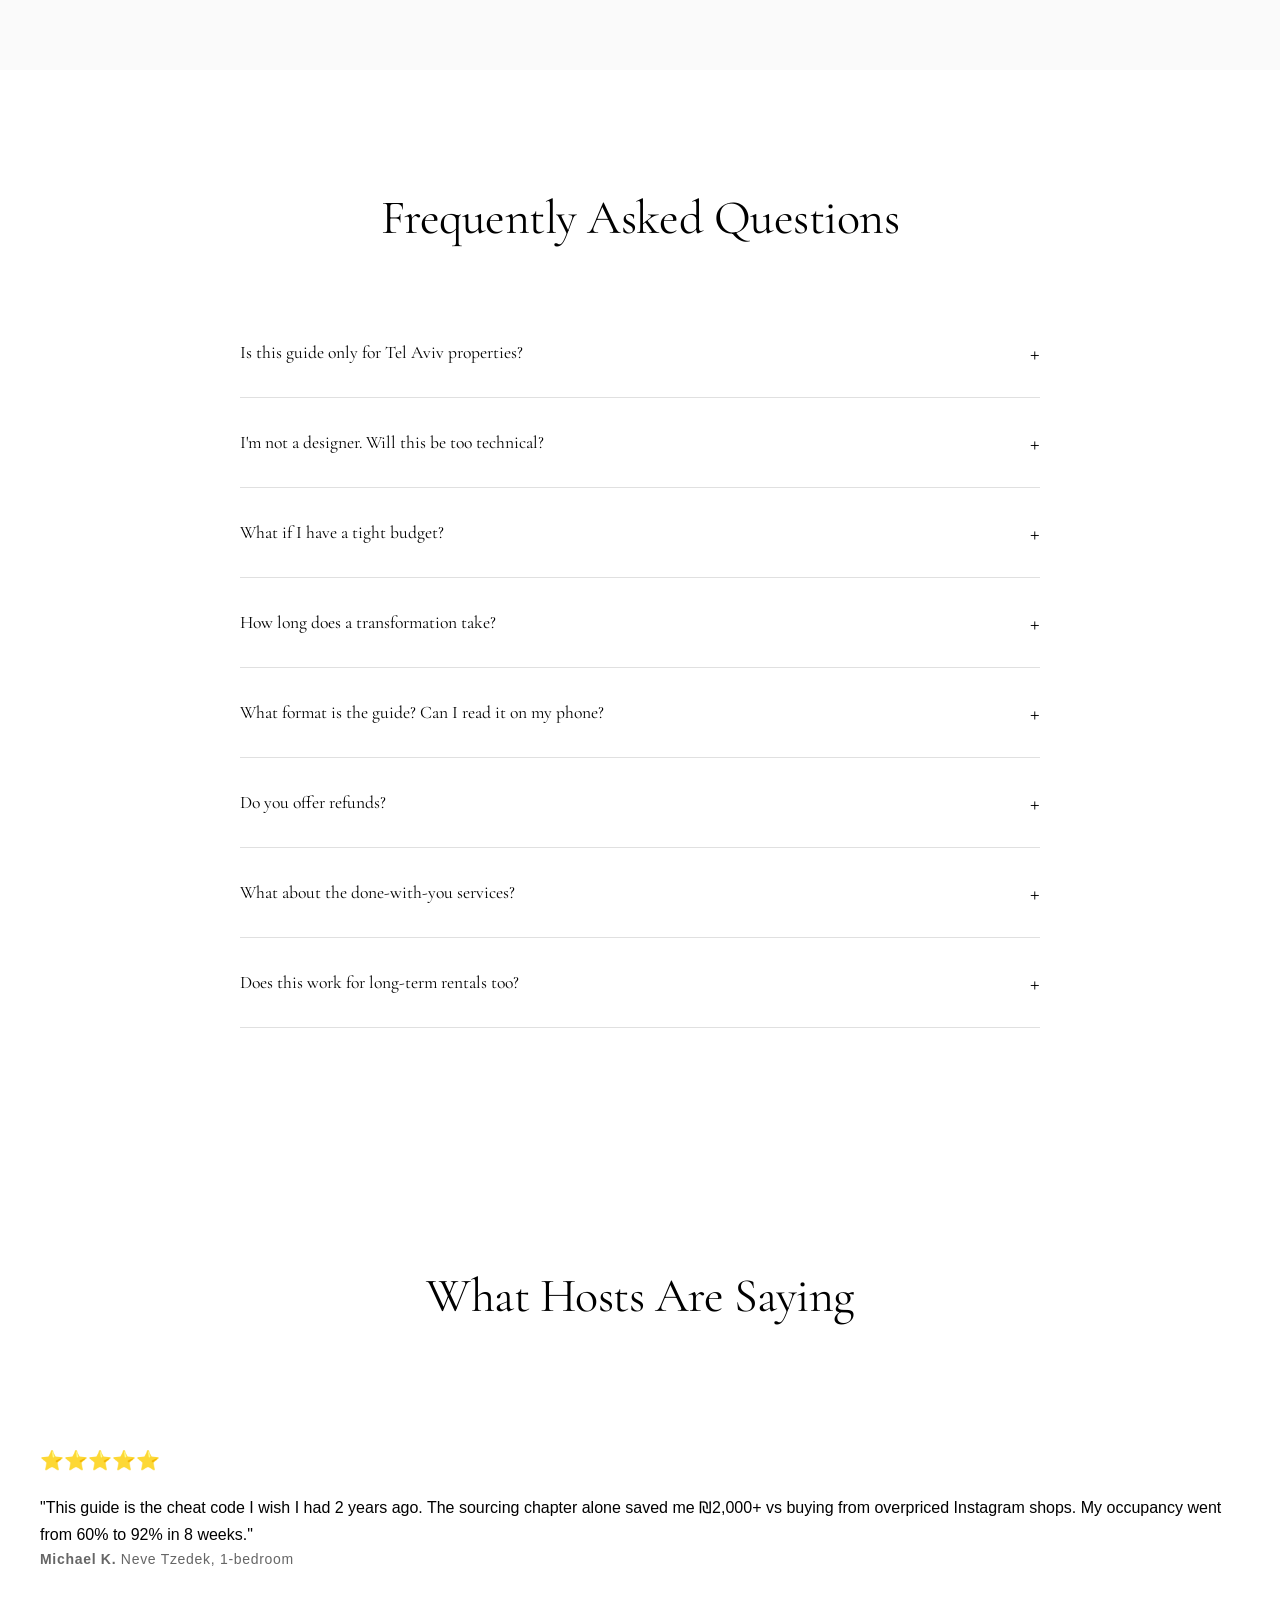
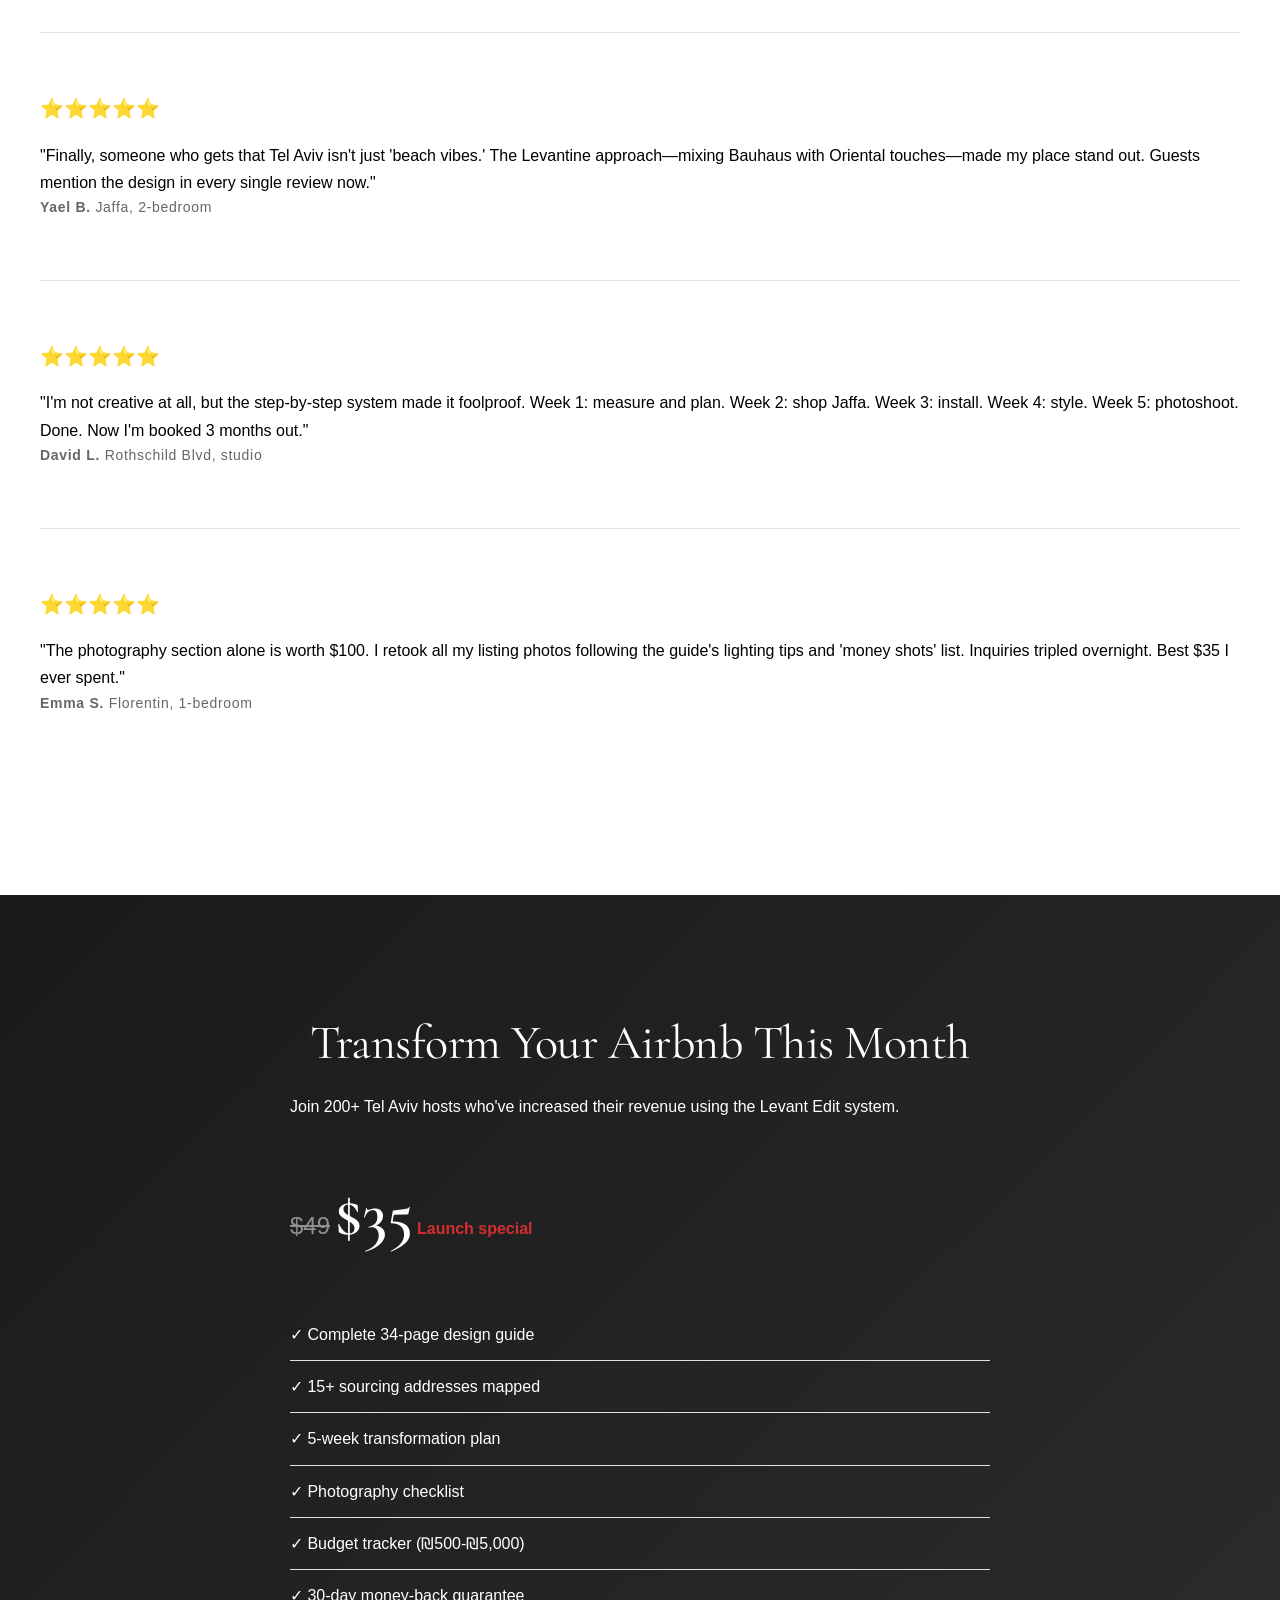
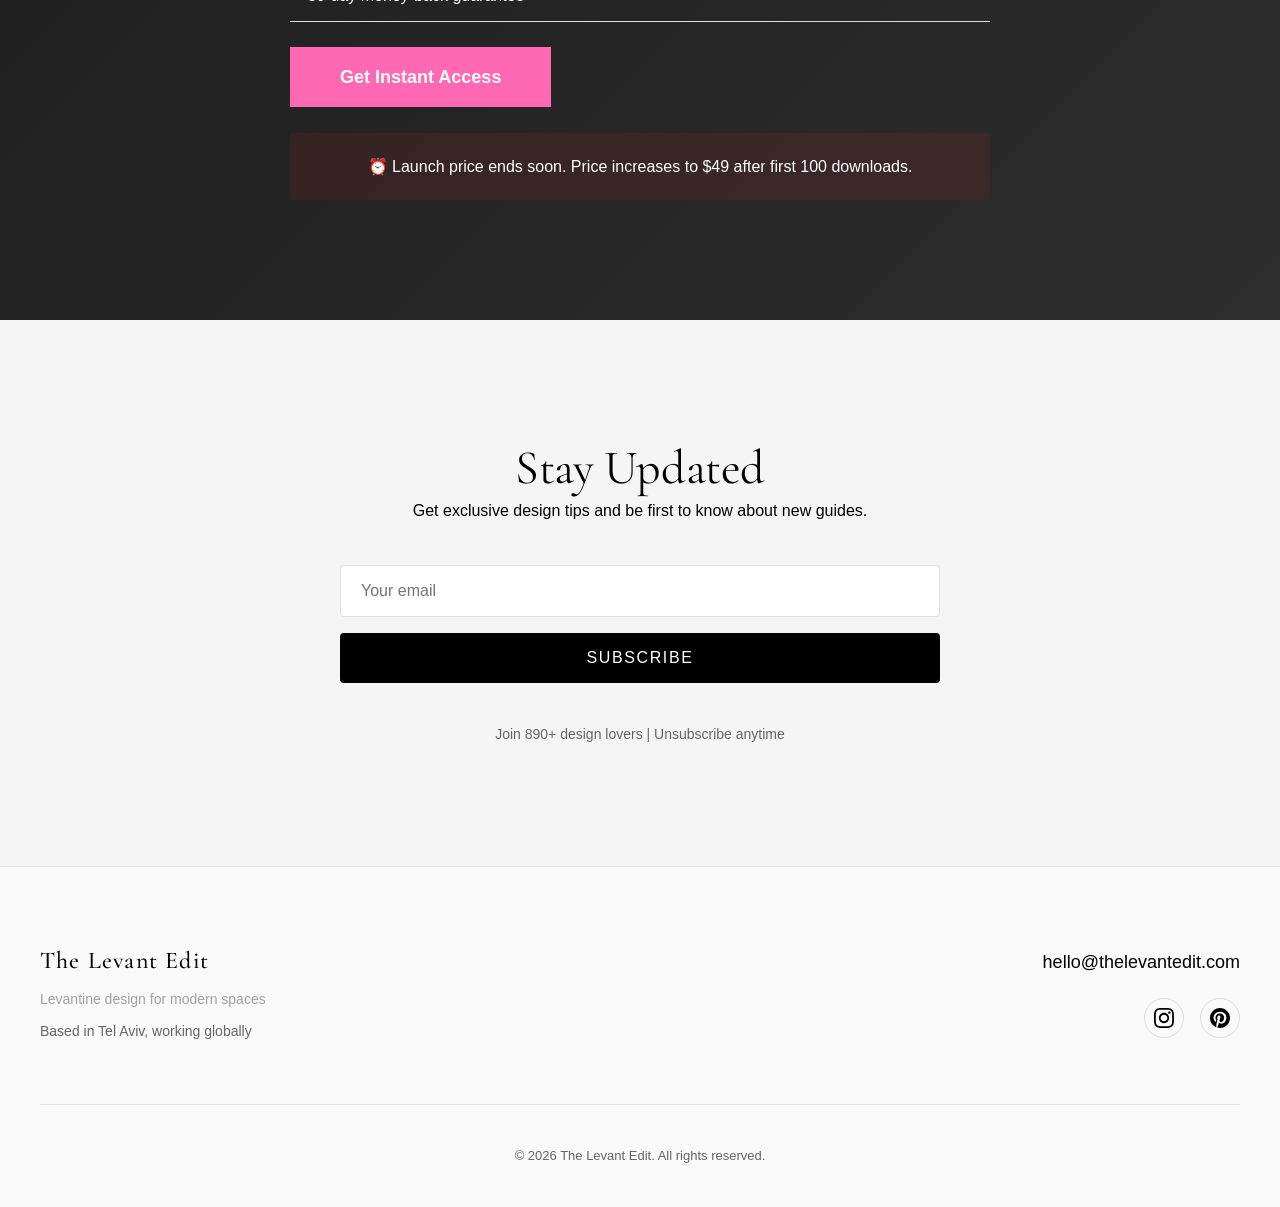
==== commit c84b4f58: "Amélioration Hero, favicon, optimisation images et fix FAQ - Hero: nouveau focus sur guide + service" ====
--- a/index.html
+++ b/index.html
@@ -110,7 +110,10 @@
     <nav class="nav">
         <div class="nav-container">
             <div class="nav-brand">
-                <a href="#home">The Levant Edit</a>
+                <a href="#home" style="display: flex; align-items: center; gap: 12px;">
+                    <img src="logo.png" alt="The Levant Edit Logo" style="height: 32px; width: auto;">
+                    <span>The Levant Edit</span>
+                </a>
             </div>
             <div class="nav-mobile-toggle">
                 <span></span>
@@ -135,13 +138,13 @@
         </div>
         <div class="hero-content">
             <span class="hero-badge">200+ Transformations | +182% Avg Revenue</span>
-            <h1>Levantine Design<br>for Modern Spaces</h1>
-            <p class="hero-subtitle">The complete Tel Aviv Airbnb design guide. Authentic style that justifies premium pricing.</p>
+            <h1>Transform Your Airbnb<br>Into a Guest Magnet</h1>
+            <p class="hero-subtitle">Boost your bookings with our proven Levantine design system — choose the DIY guide or our expert consulting services.</p>
             <div class="hero-cta">
                 <a href="https://thelevantedit.gumroad.com/l/airbnbinisrael" class="btn-primary gumroad-button" data-gumroad-single-product="true">
-                    Download Guide — $35
+                    Get the Guide — $35
                 </a>
-                <a href="#preview" class="btn-secondary">See Inside →</a>
+                <a href="#services" class="btn-secondary">Consulting Services →</a>
             </div>
             <div class="hero-trust">
                 <span>⭐⭐⭐⭐⭐ 4.9/5</span>
@@ -807,25 +810,7 @@
     document.addEventListener('DOMContentLoaded', function() {
         console.log('✅ Site chargé');
         
-        // ===== FAQ ACCORDION =====
-        const faqButtons = document.querySelectorAll('.faq-question');
-        console.log('📋 FAQ trouvées:', faqButtons.length);
-        
-        faqButtons.forEach(function(button) {
-            button.addEventListener('click', function(e) {
-                e.preventDefault();
-                const faqItem = this.closest('.faq-item');
-                const wasOpen = faqItem.classList.contains('open');
-                
-                document.querySelectorAll('.faq-item').forEach(function(item) {
-                    item.classList.remove('open');
-                });
-                
-                if (!wasOpen) {
-                    faqItem.classList.add('open');
-                }
-            });
-        });
+        // FAQ is handled in app.js
 
         // ===== EXIT INTENT =====
         let exitShown = false;
--- a/styles.css
+++ b/styles.css
@@ -609,6 +609,7 @@
     border-radius: 50%;
     transition: all 0.3s ease;
     color: var(--black);
+    background: transparent;
 }
 
 .footer-social a:hover {
@@ -619,9 +620,15 @@
     transform: translateY(-2px);
 }
 
+.footer-social a:hover svg {
+    fill: var(--white);
+}
+
 .footer-social svg {
     width: 20px;
     height: 20px;
+    transition: fill 0.3s ease;
+    fill: var(--black);
 }
 
 .footer-bottom {
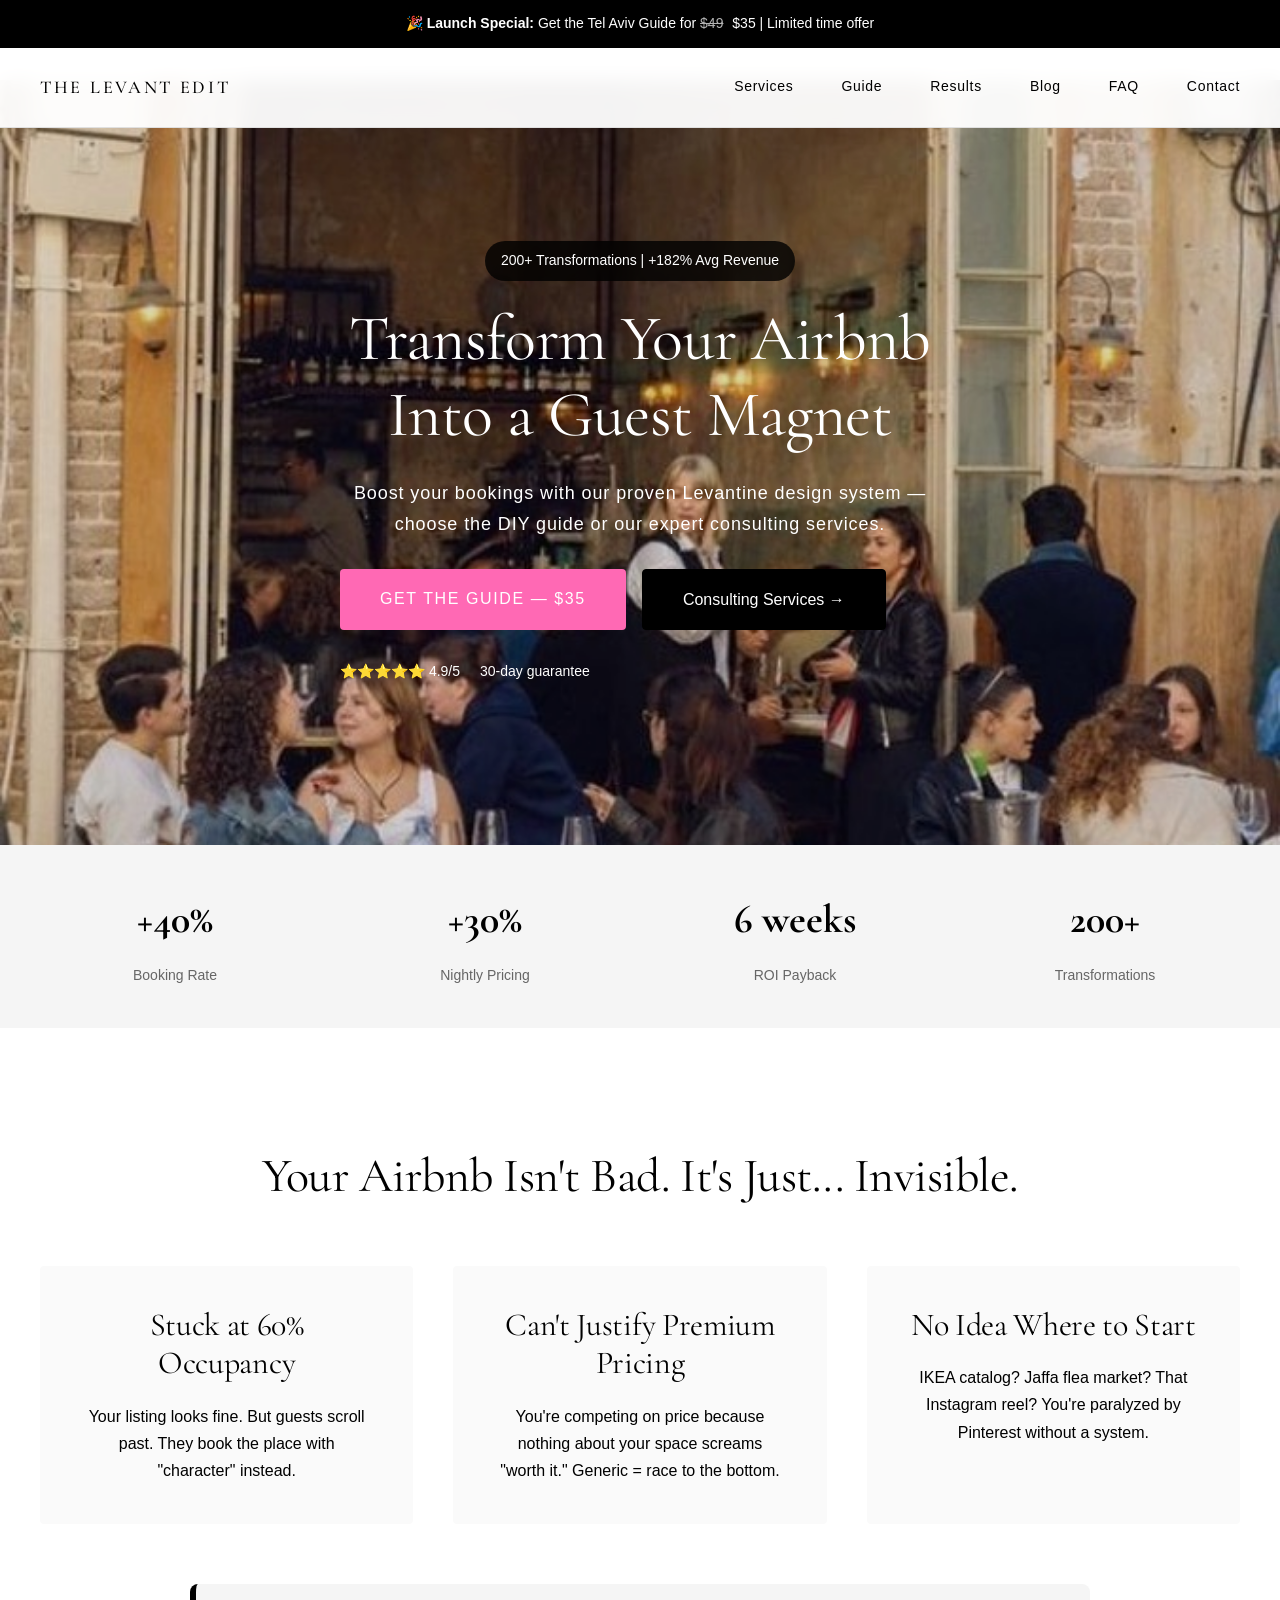
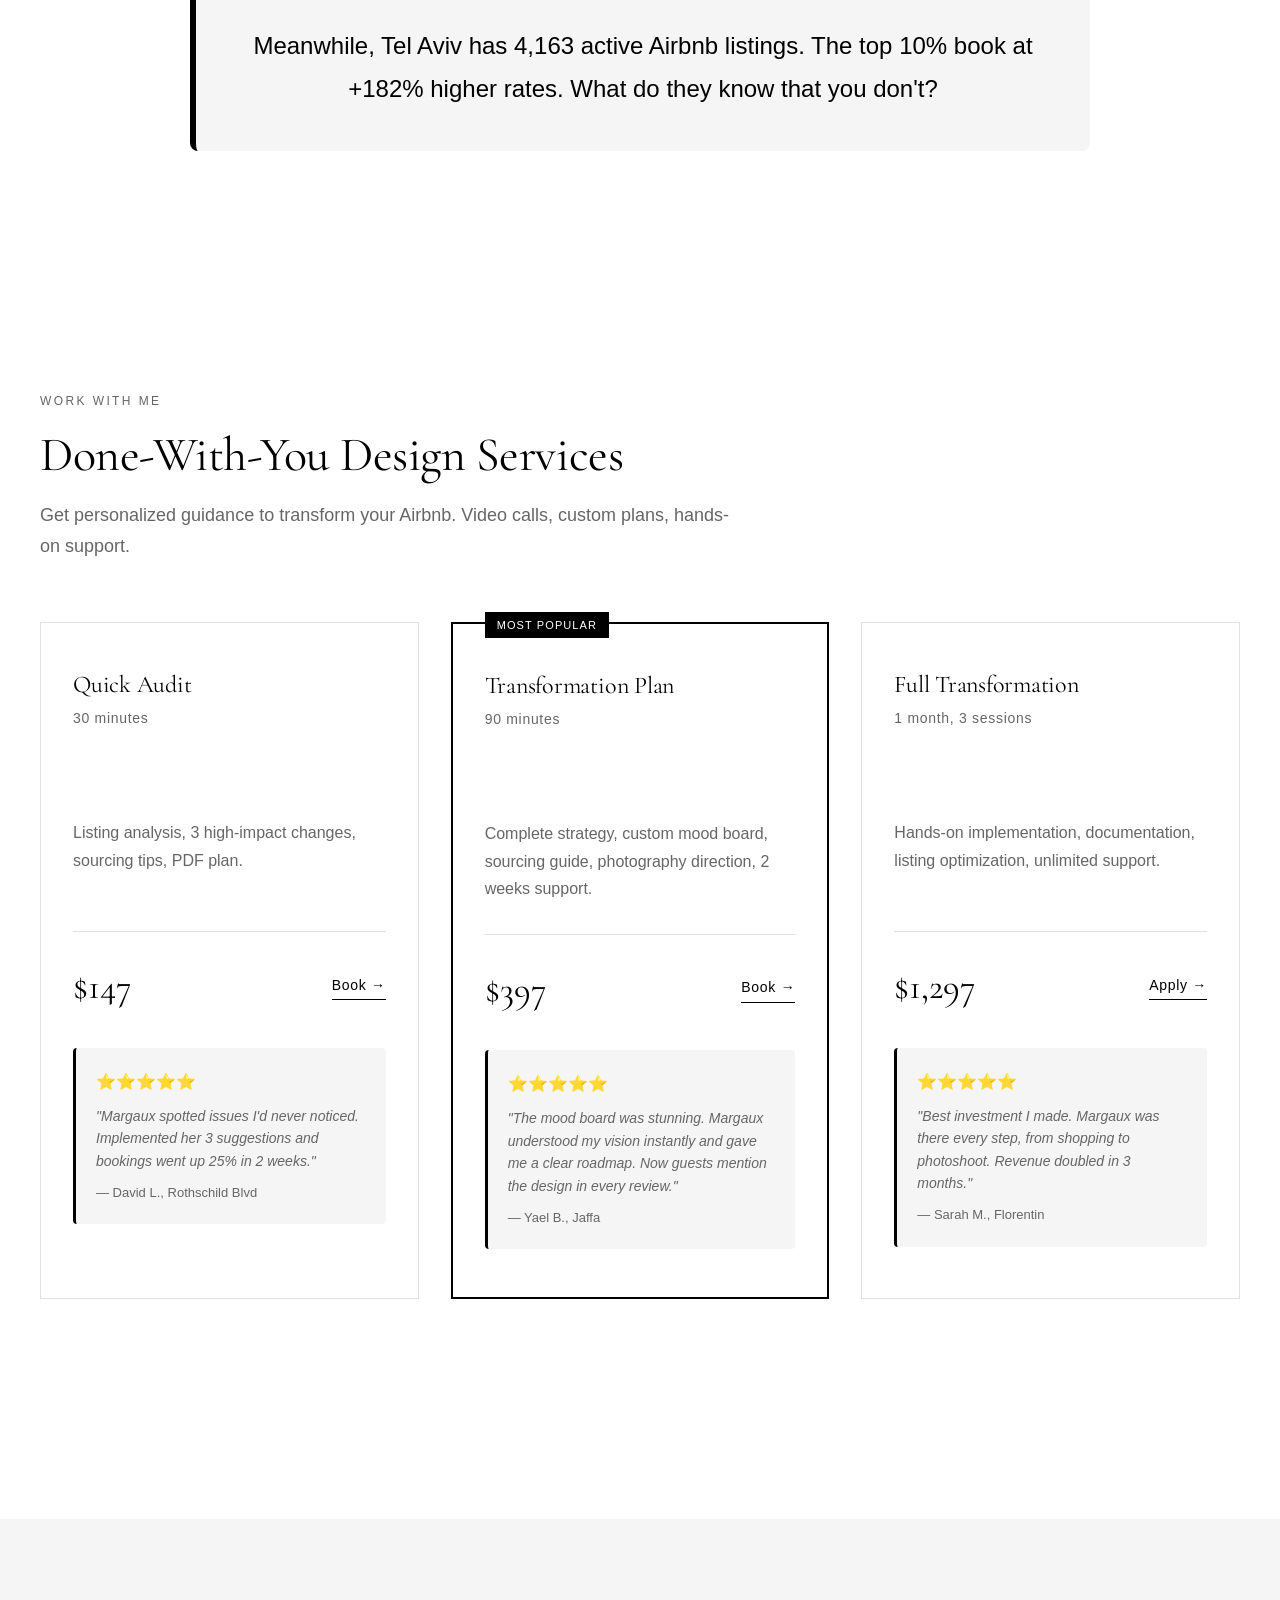
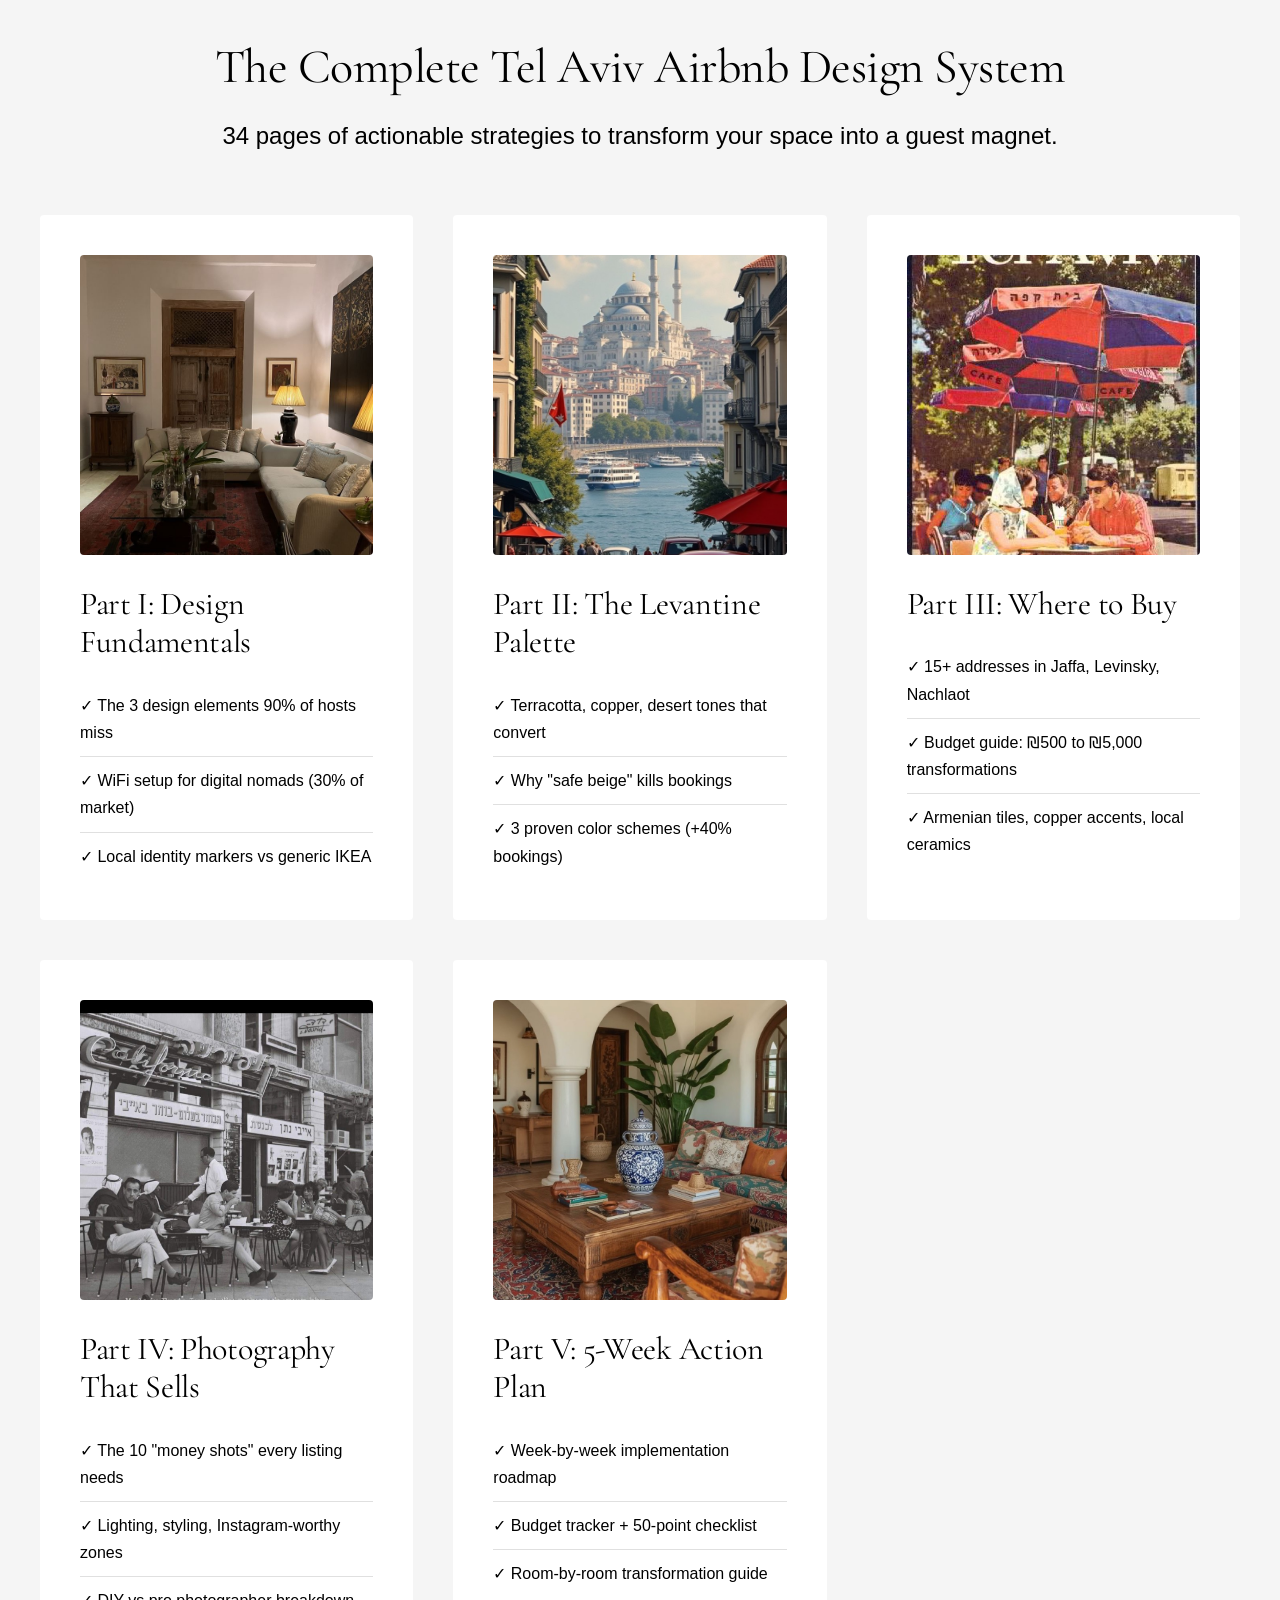
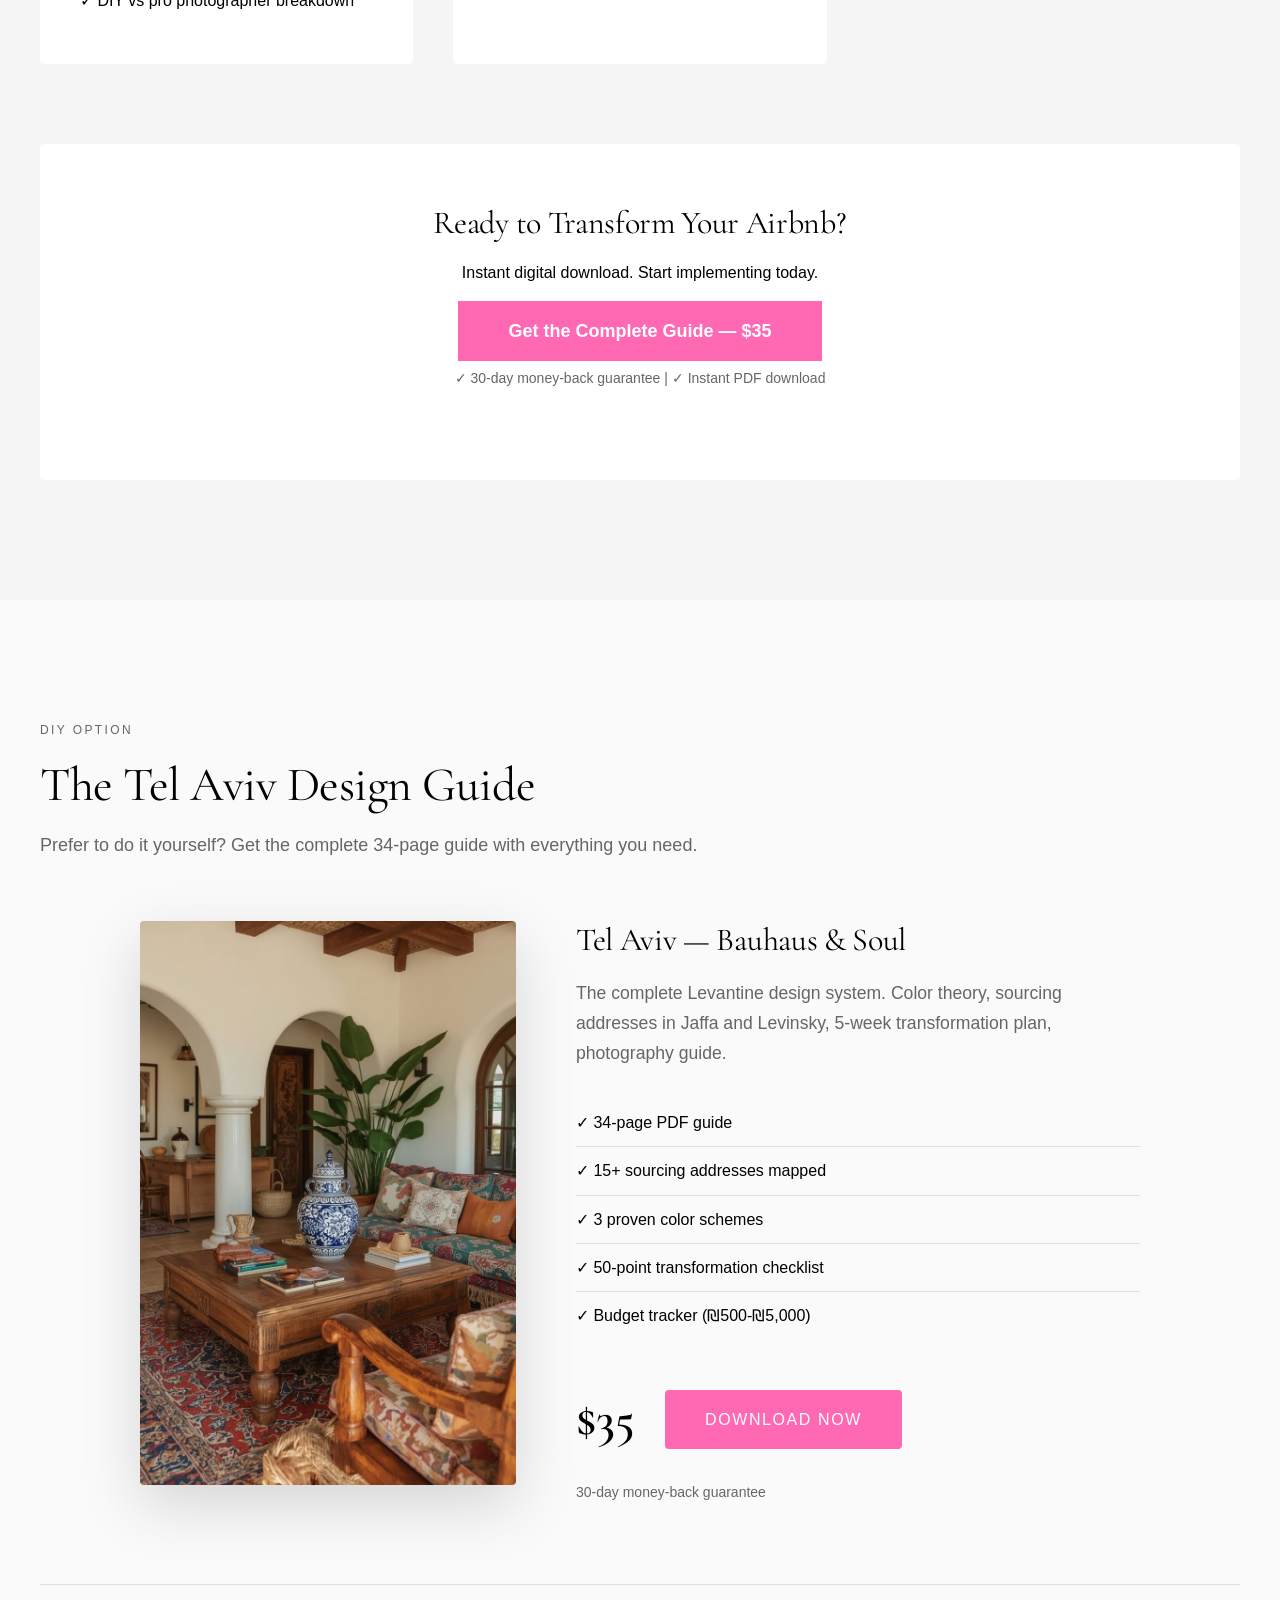
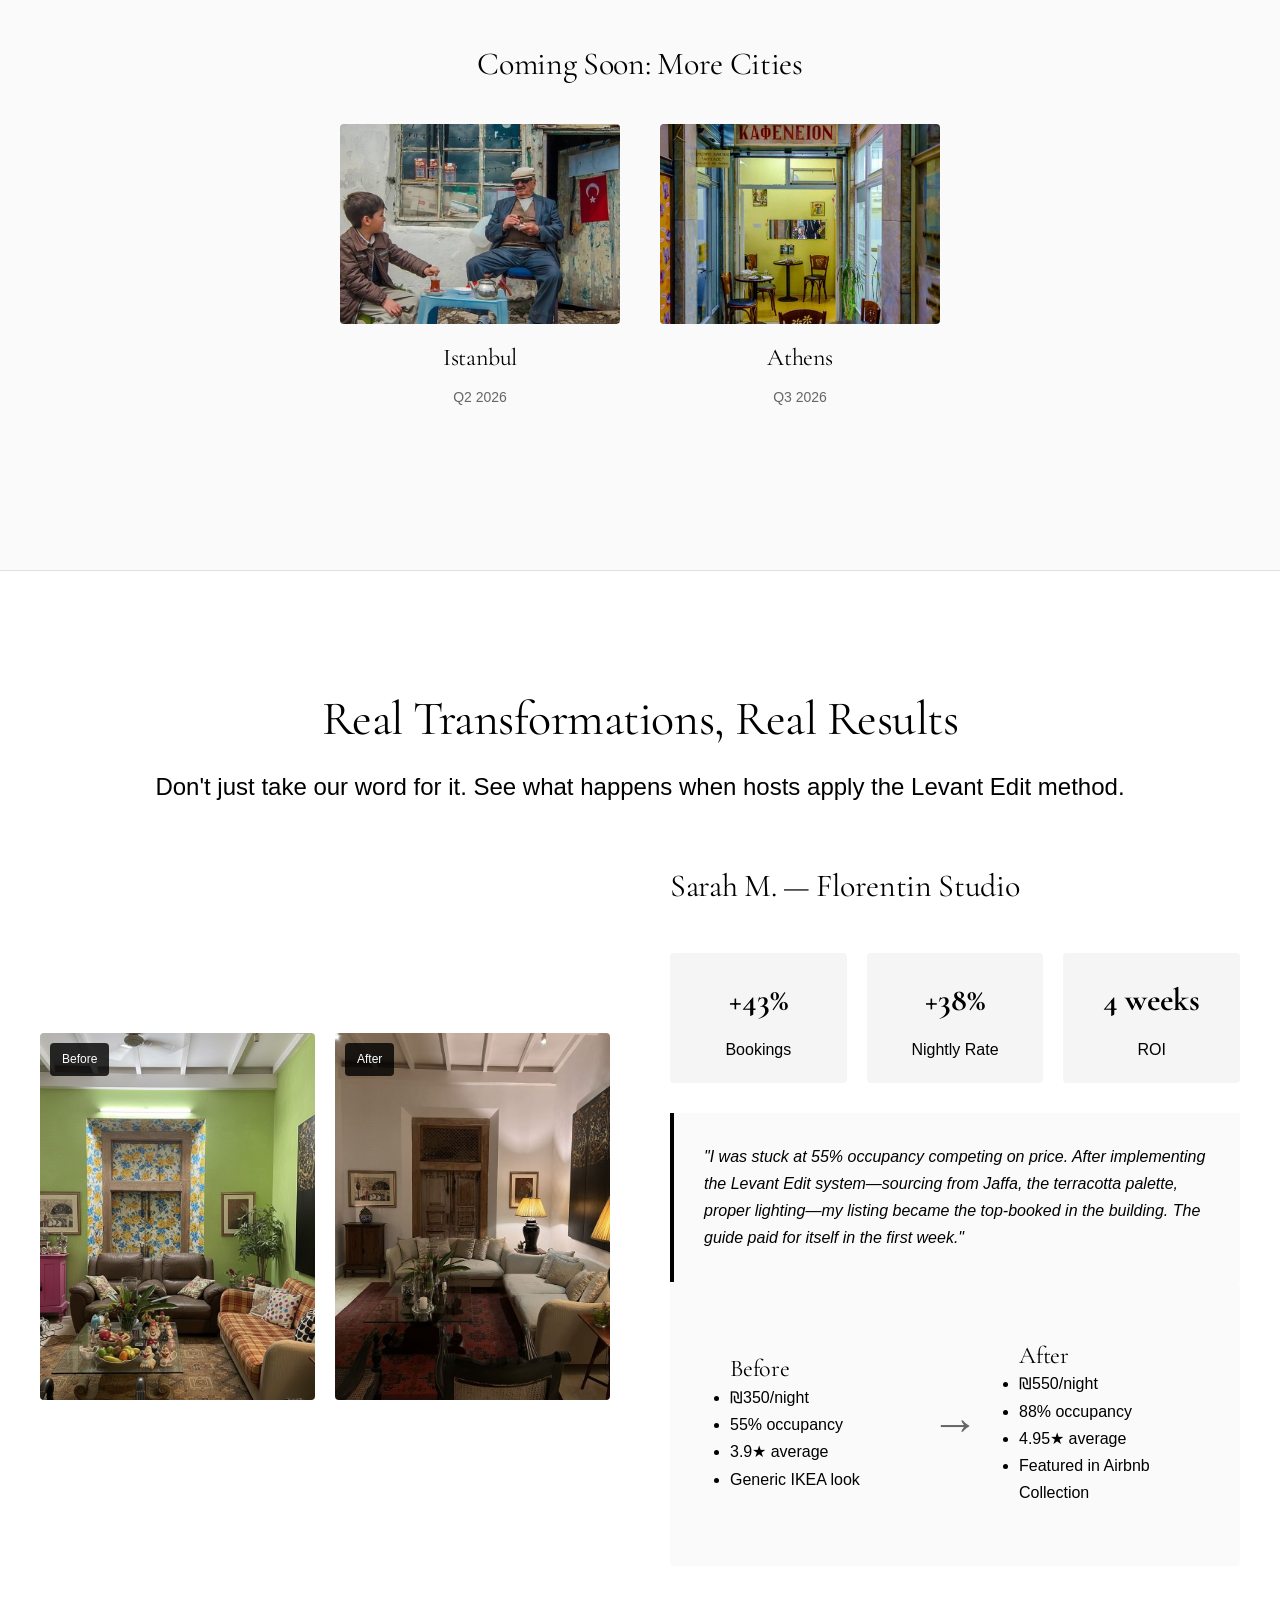
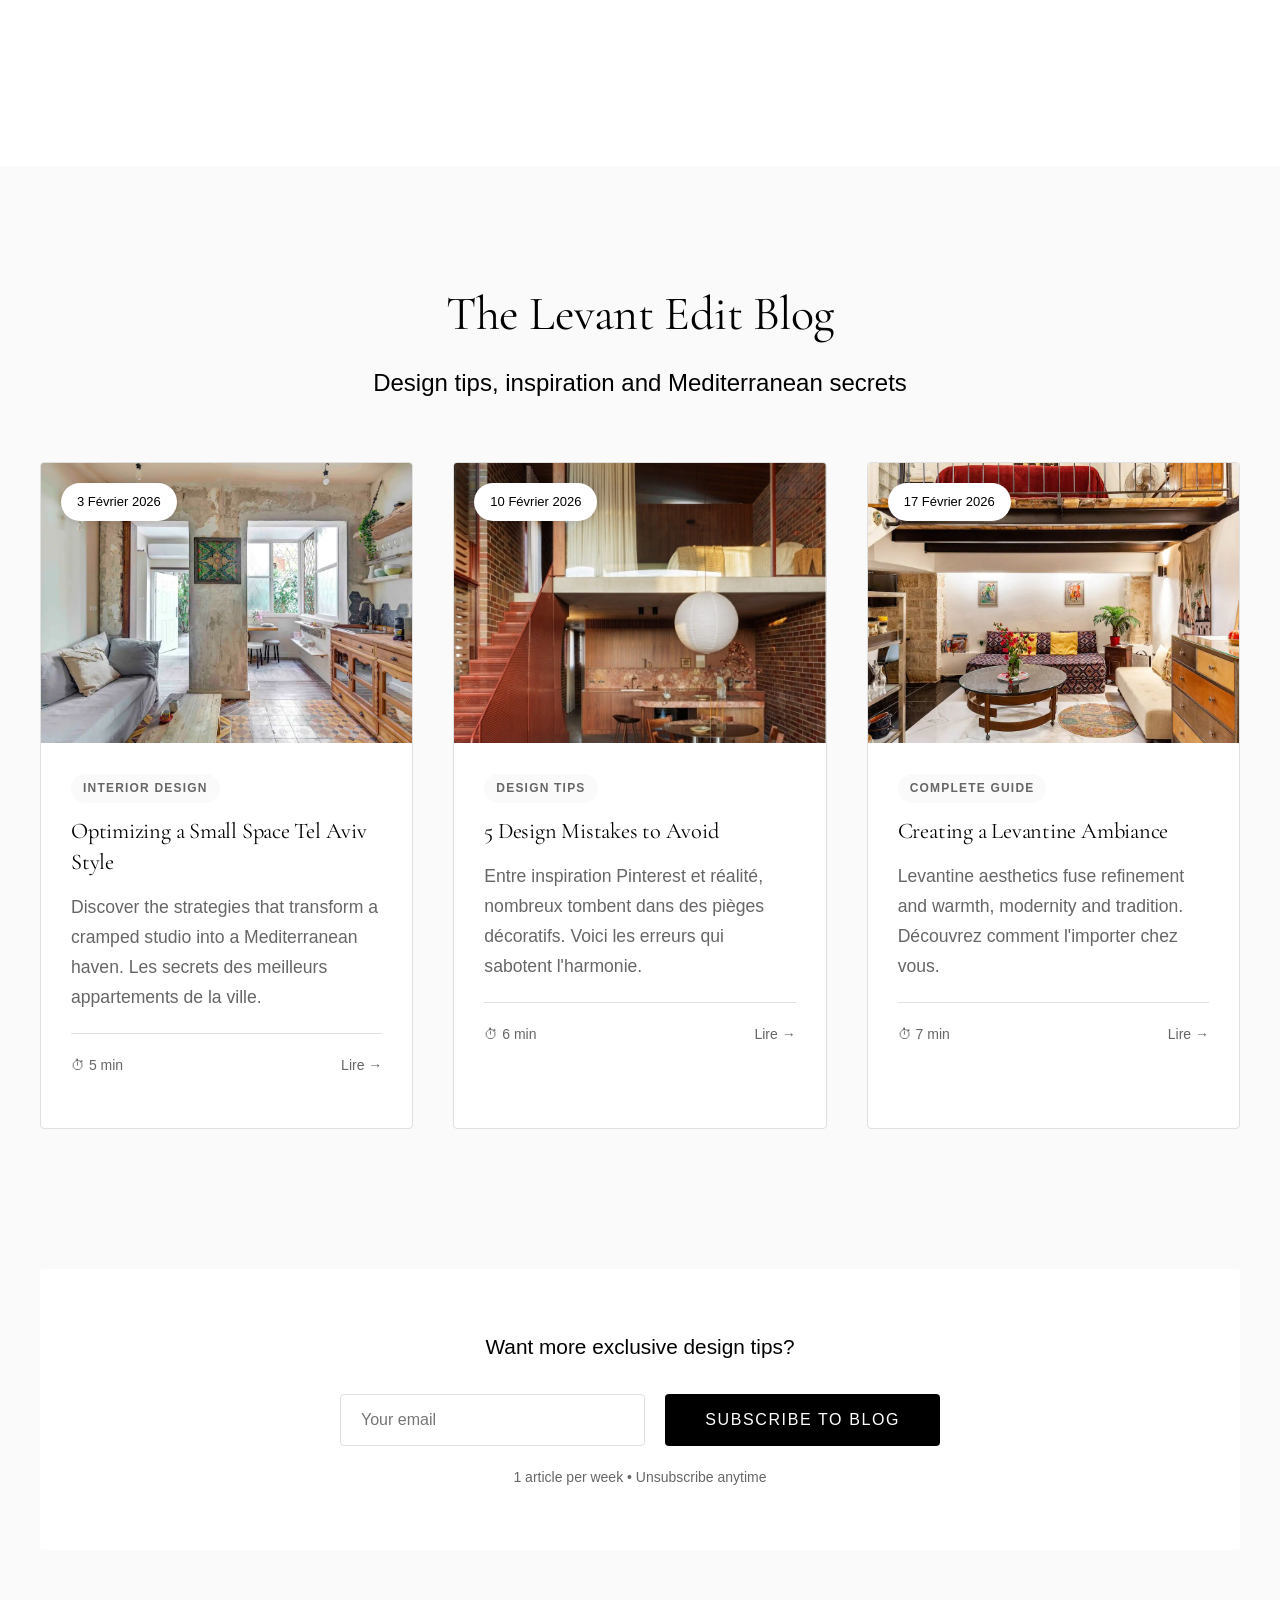
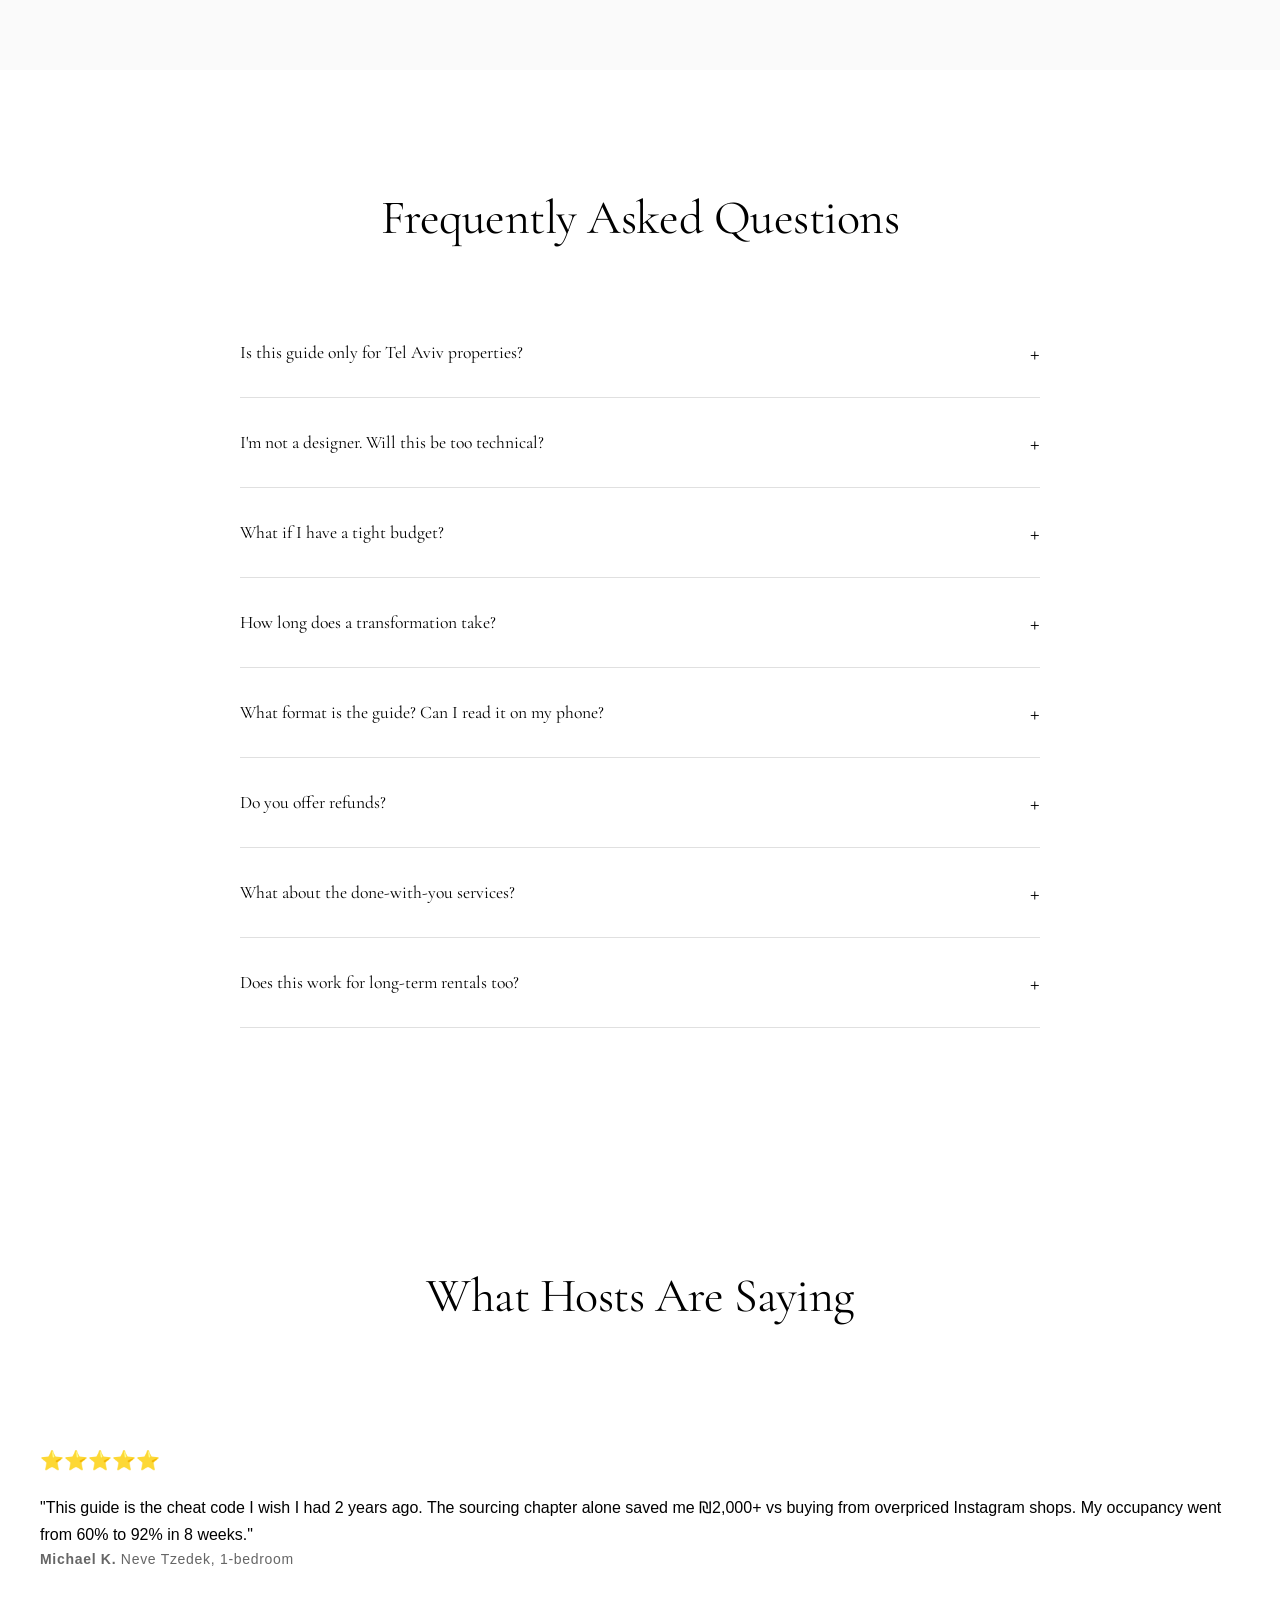
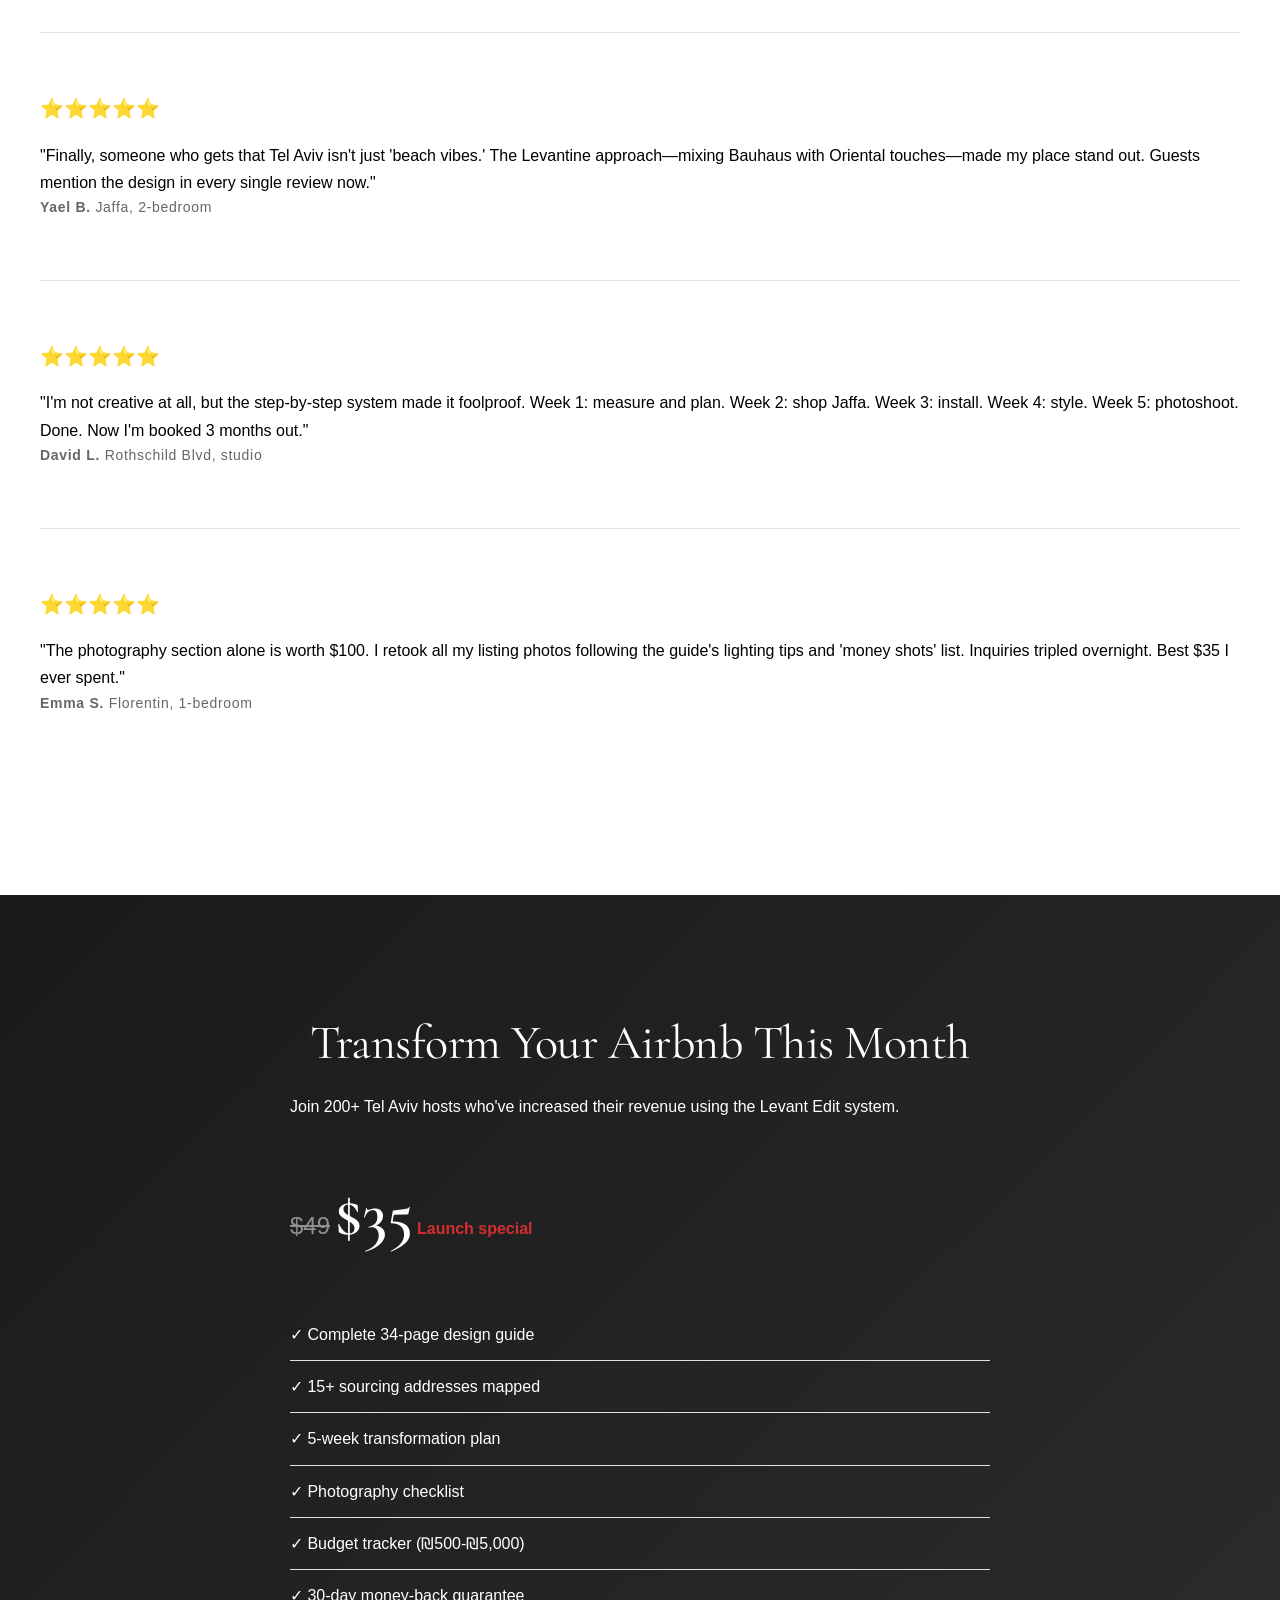
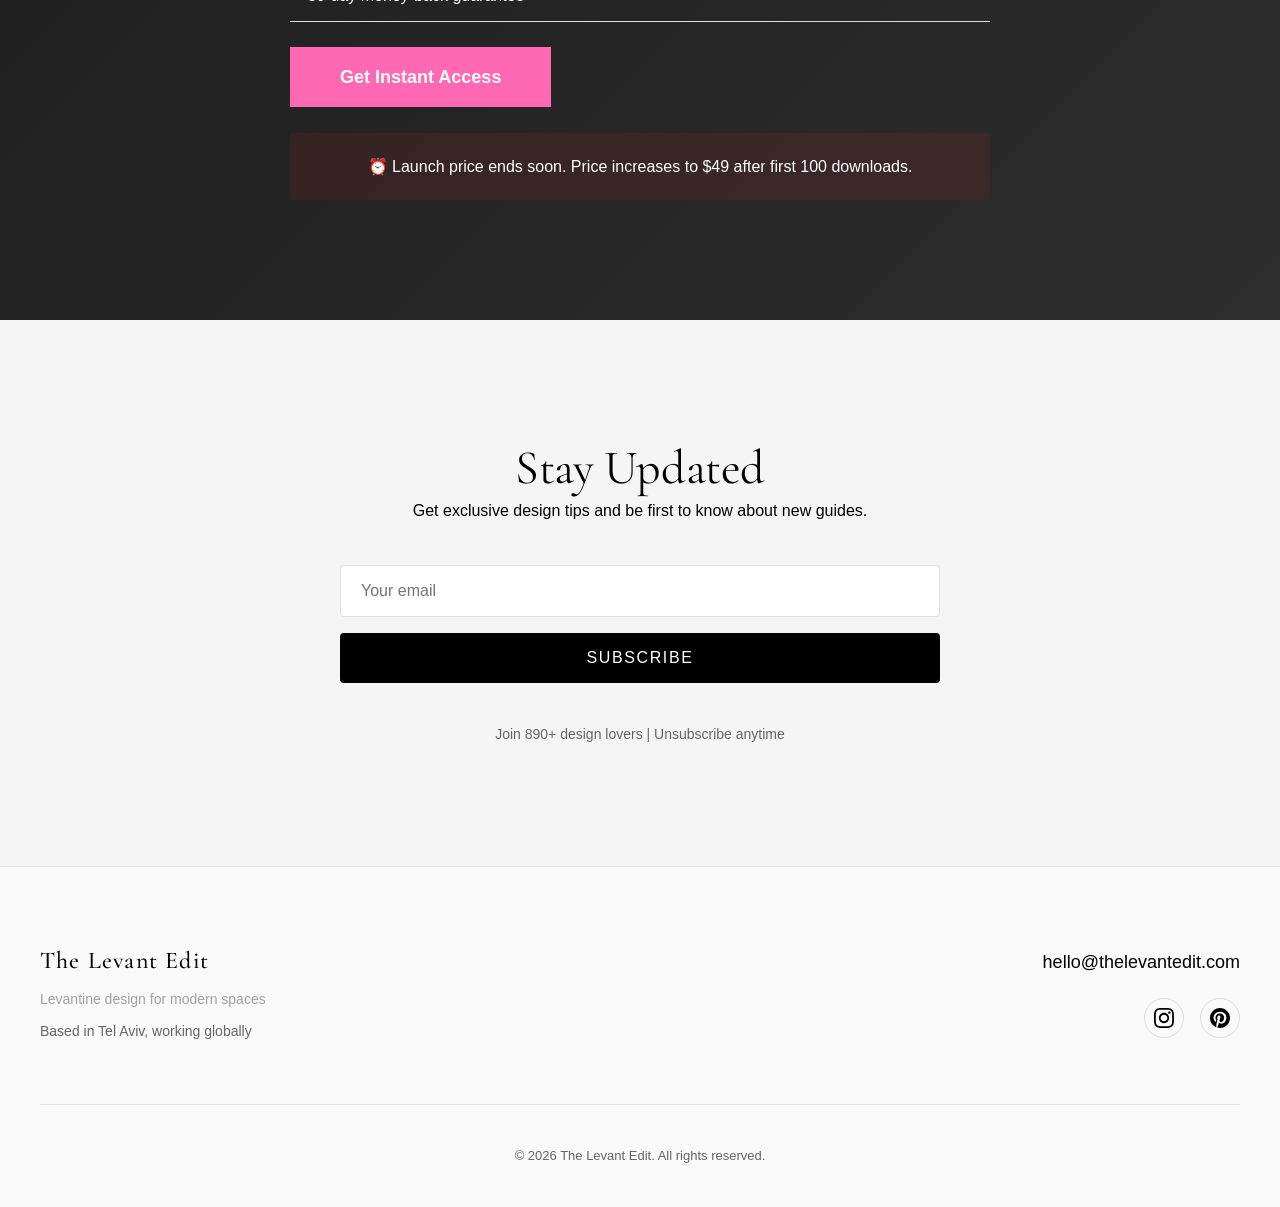
==== commit dc08265c: "Retrait logo de la navigation - garde seulement le titre" ====
--- a/index.html
+++ b/index.html
@@ -110,10 +110,7 @@
     <nav class="nav">
         <div class="nav-container">
             <div class="nav-brand">
-                <a href="#home" style="display: flex; align-items: center; gap: 12px;">
-                    <img src="logo.png" alt="The Levant Edit Logo" style="height: 32px; width: auto;">
-                    <span>The Levant Edit</span>
-                </a>
+                <a href="#home">The Levant Edit</a>
             </div>
             <div class="nav-mobile-toggle">
                 <span></span>
